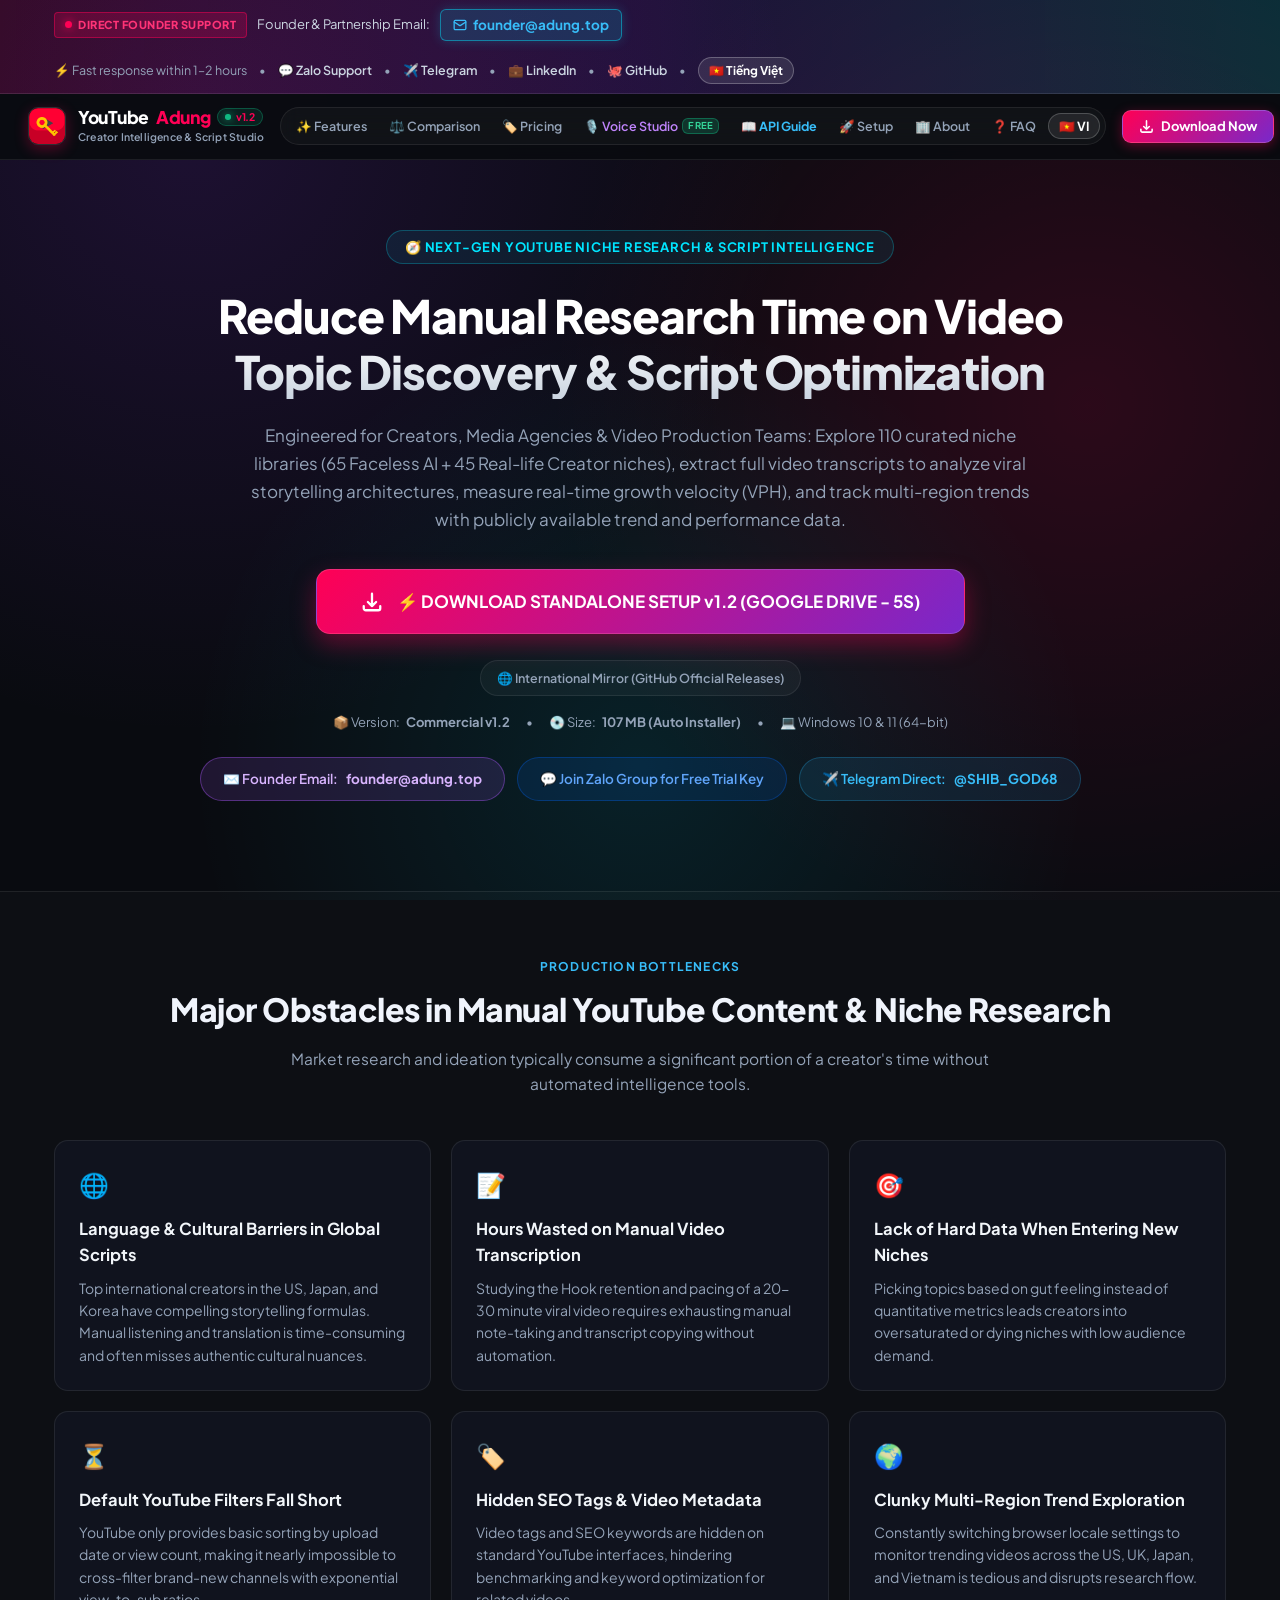
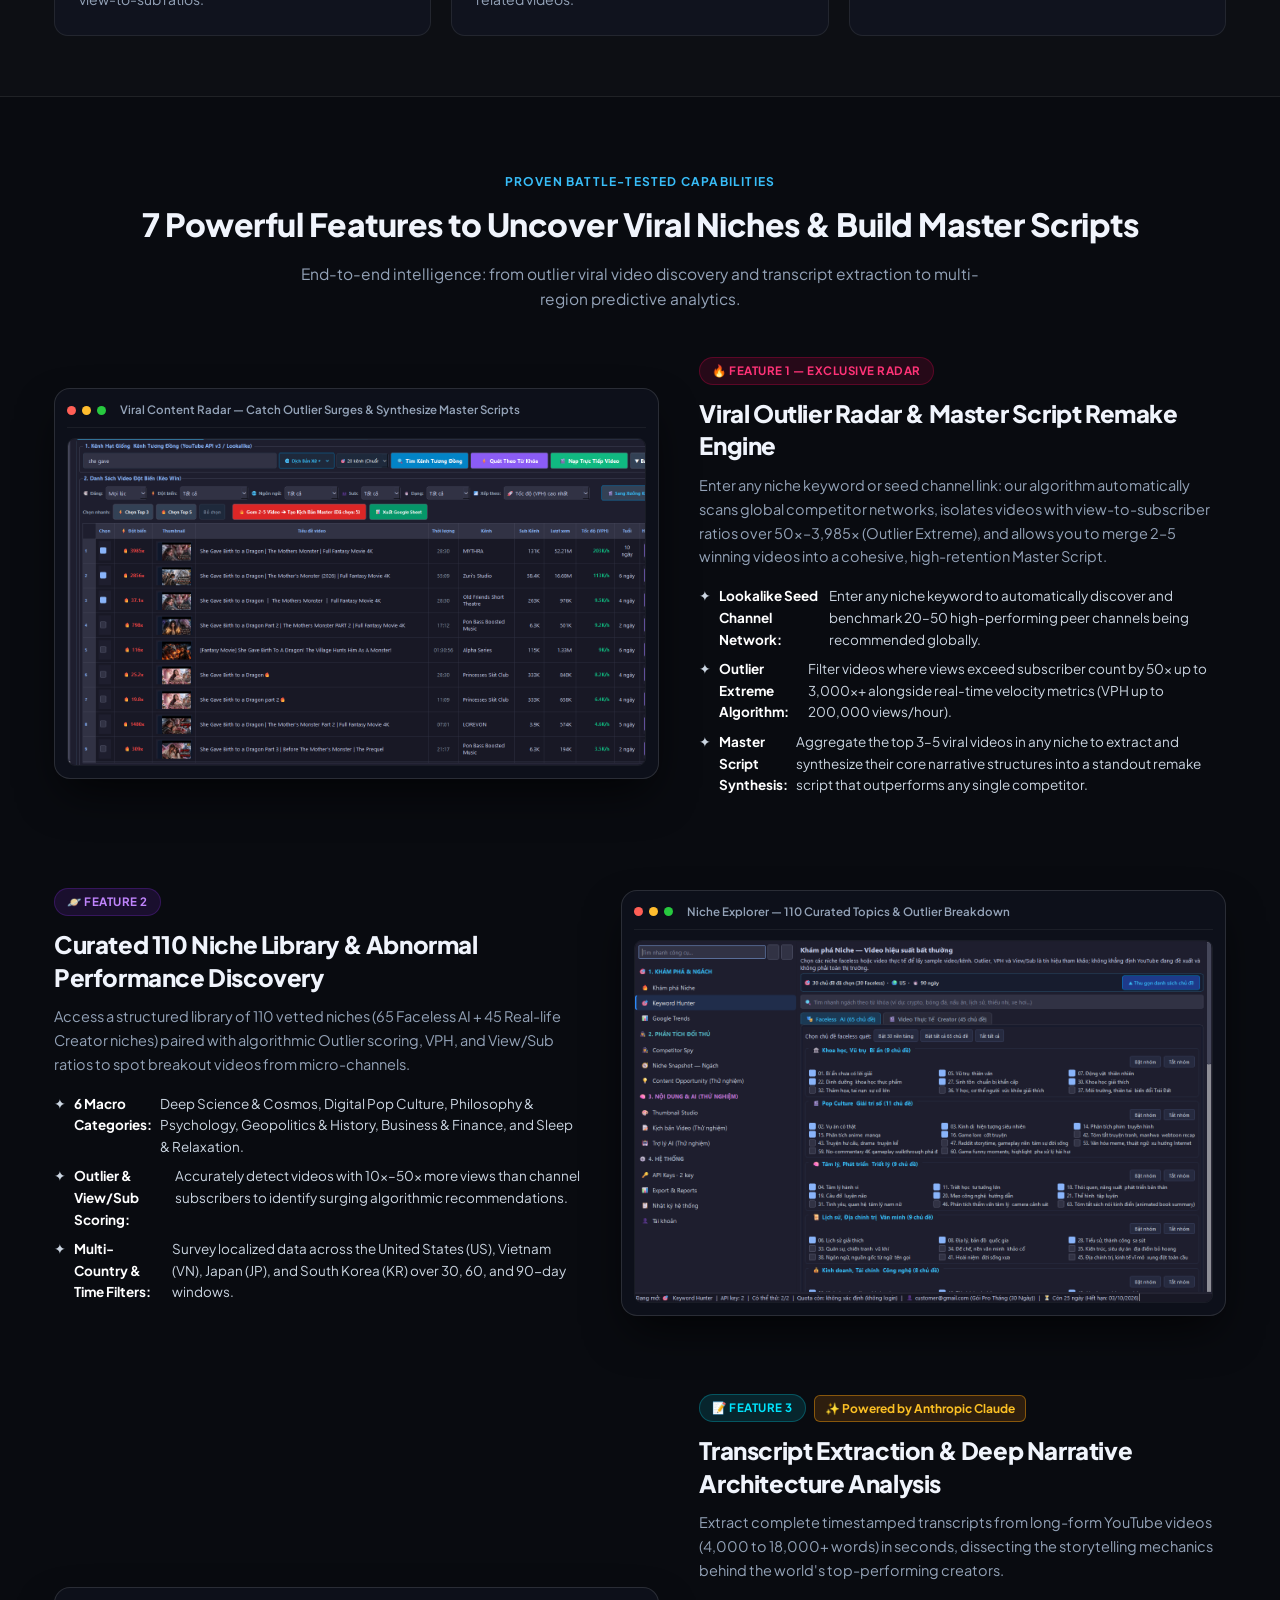
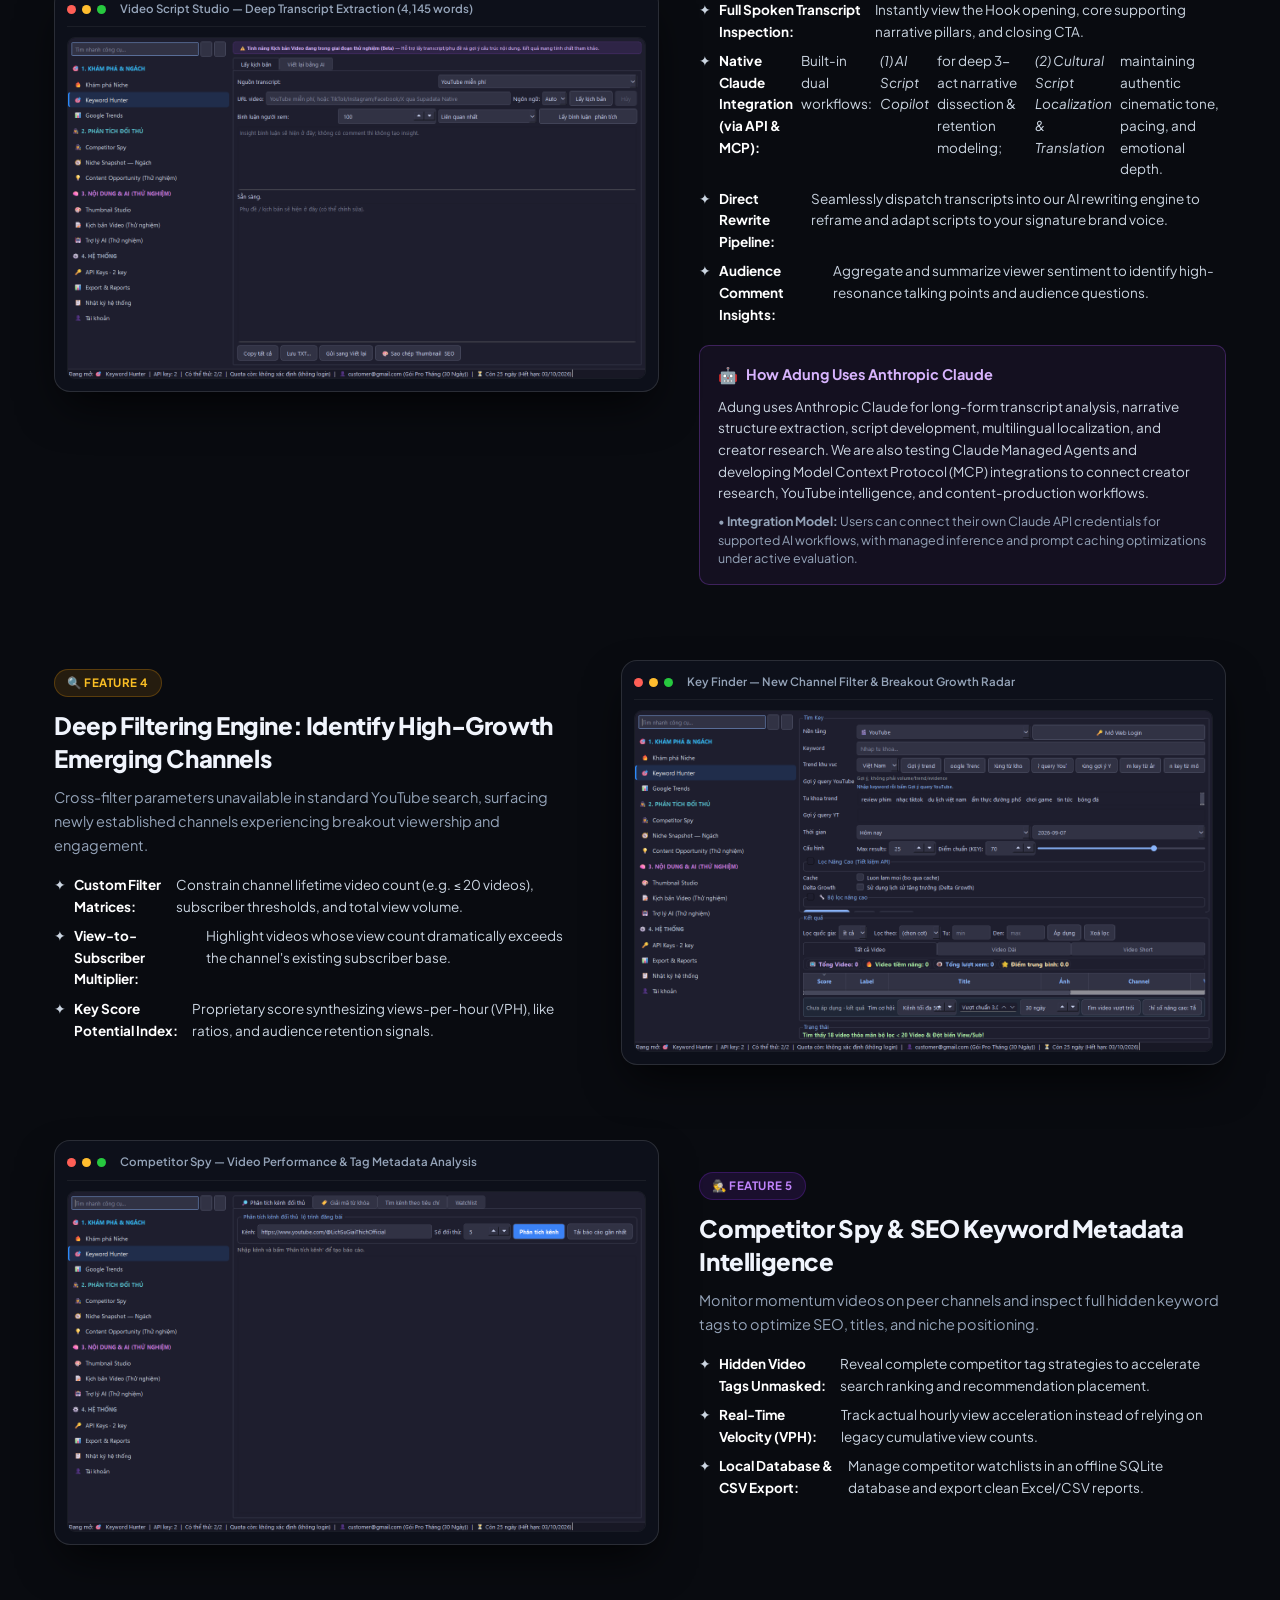
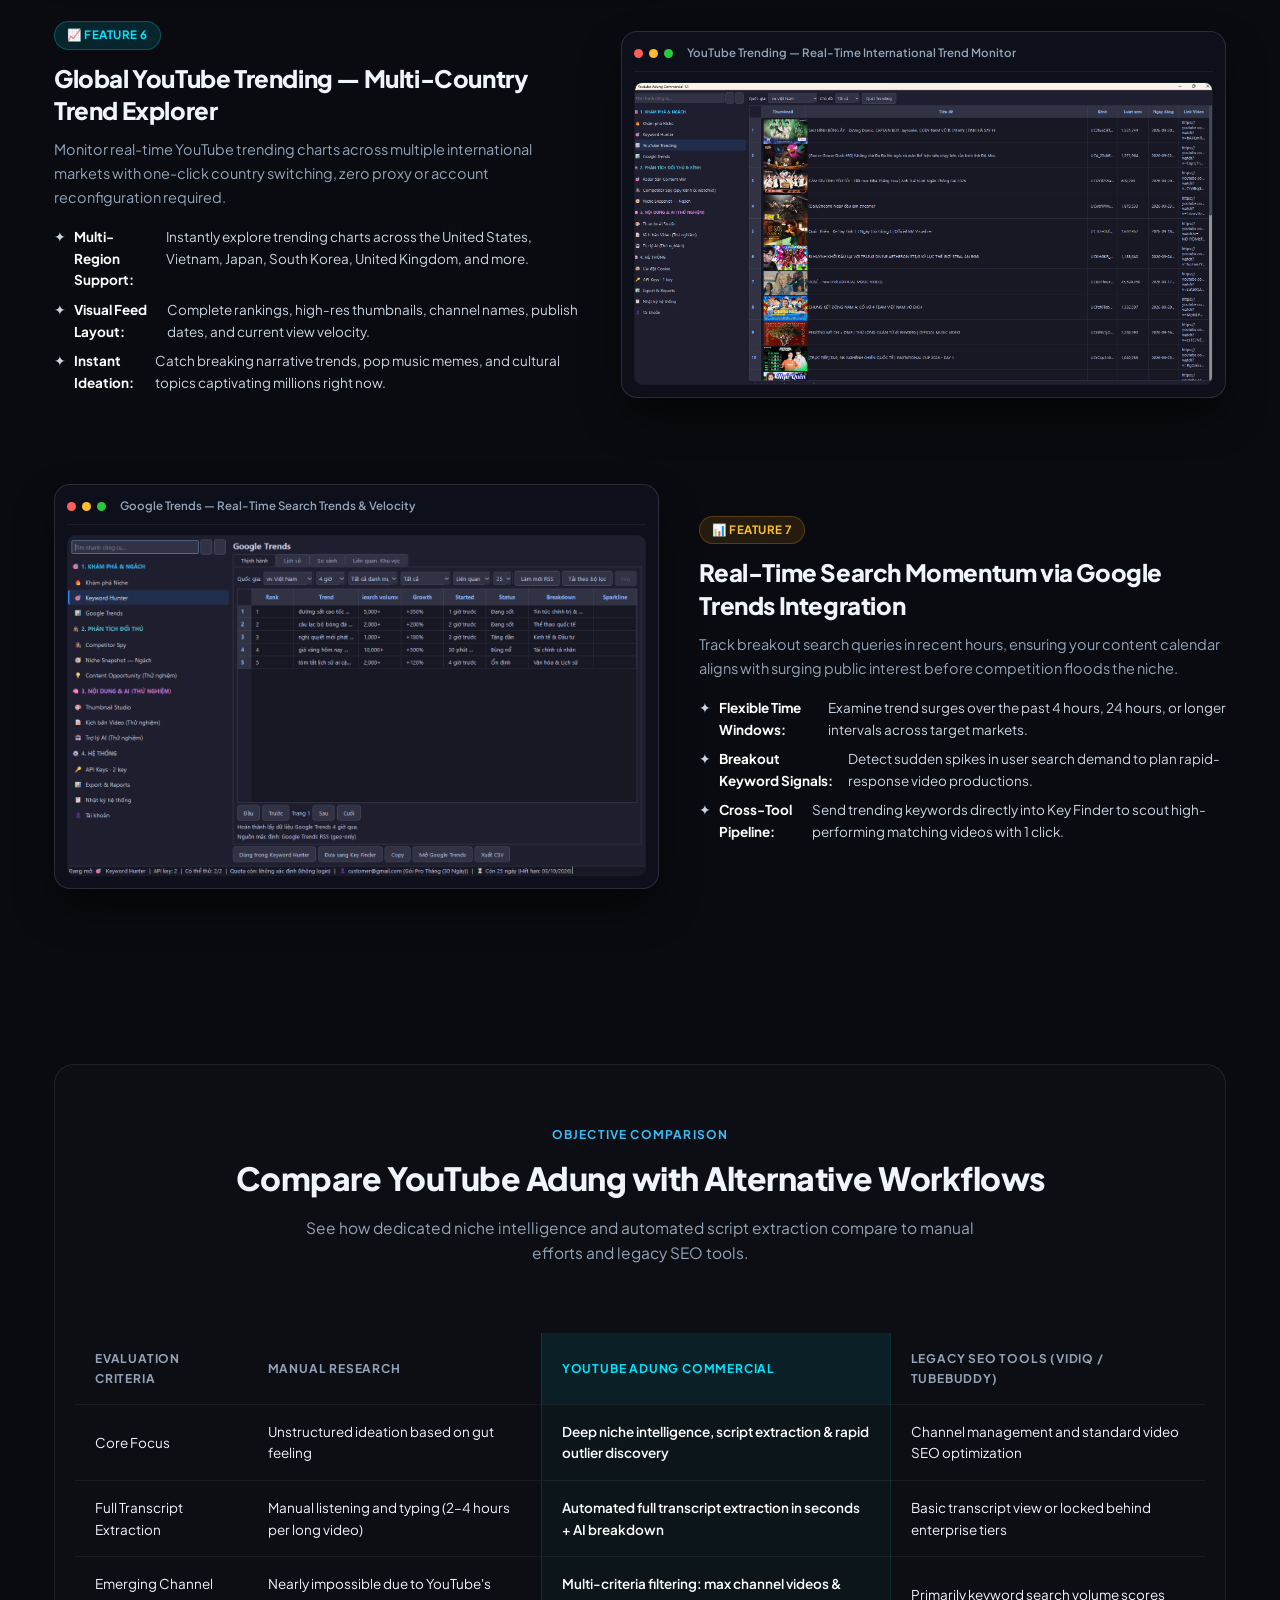
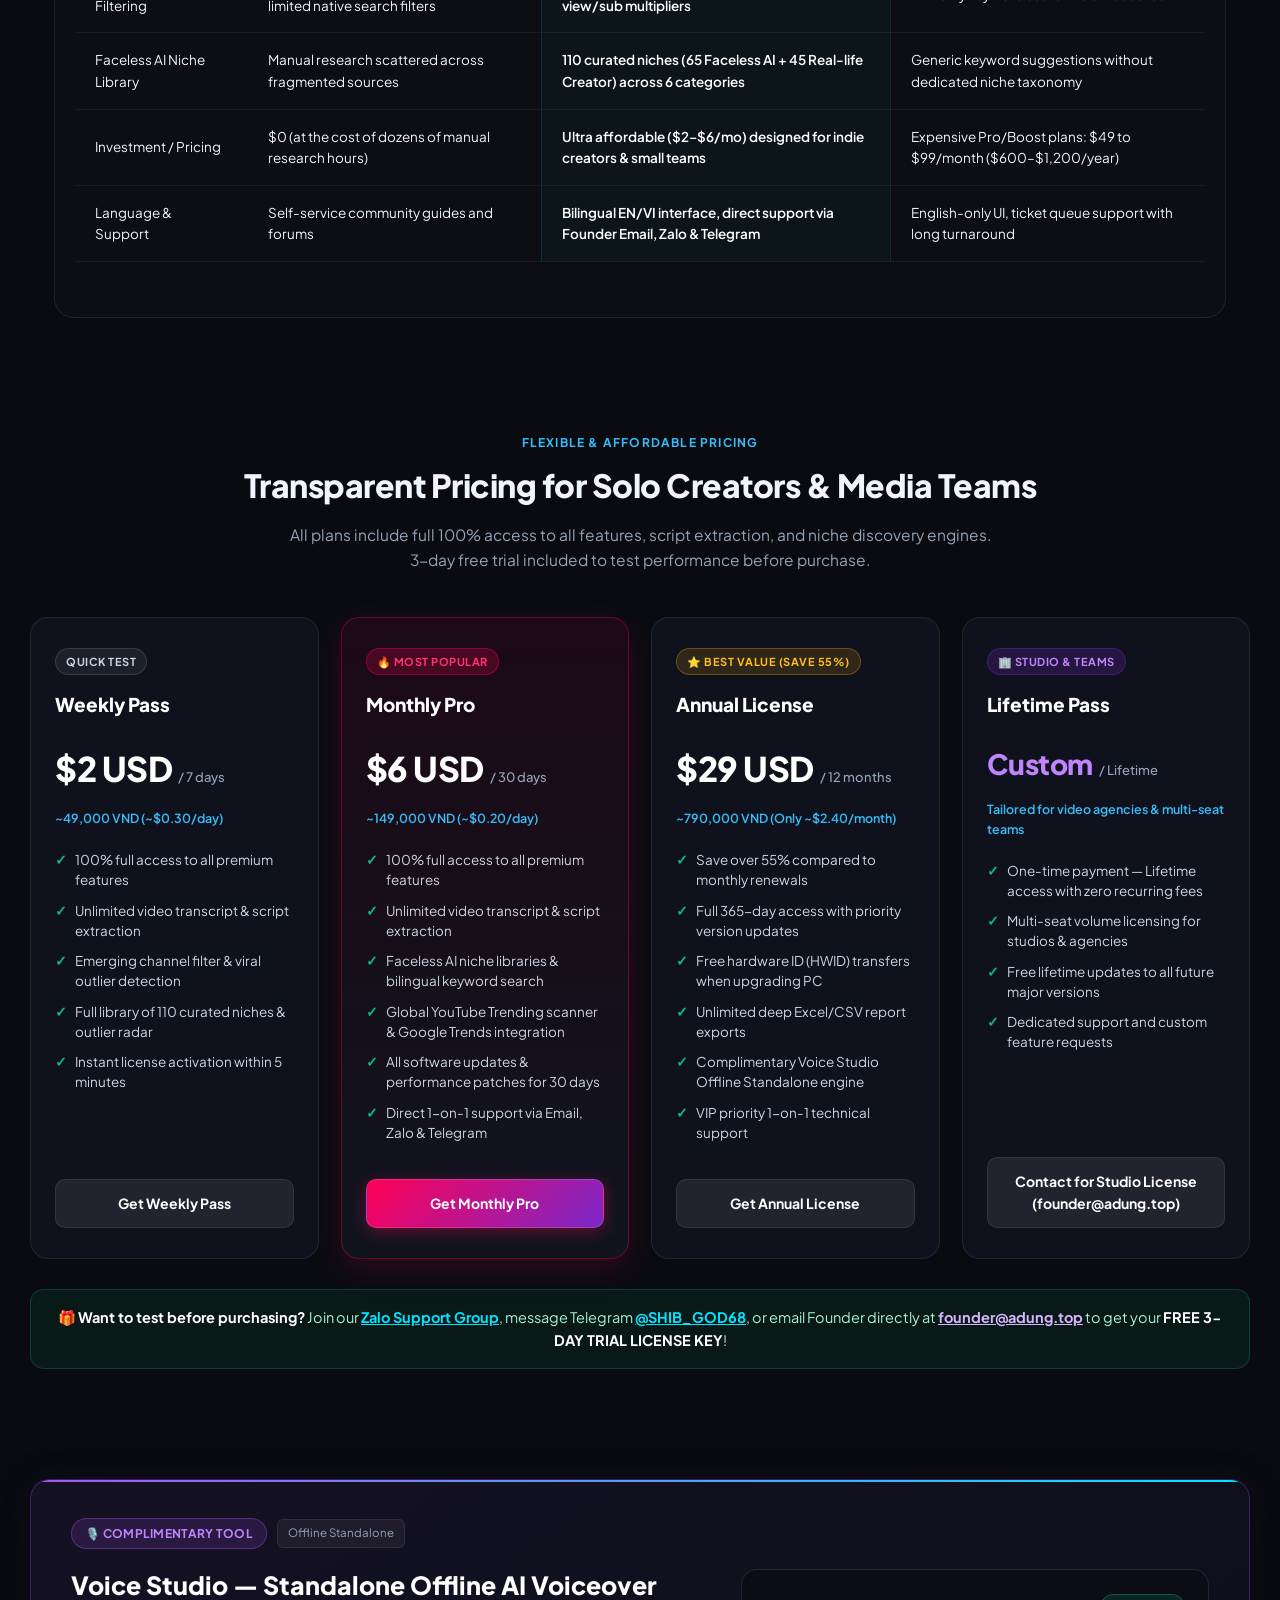
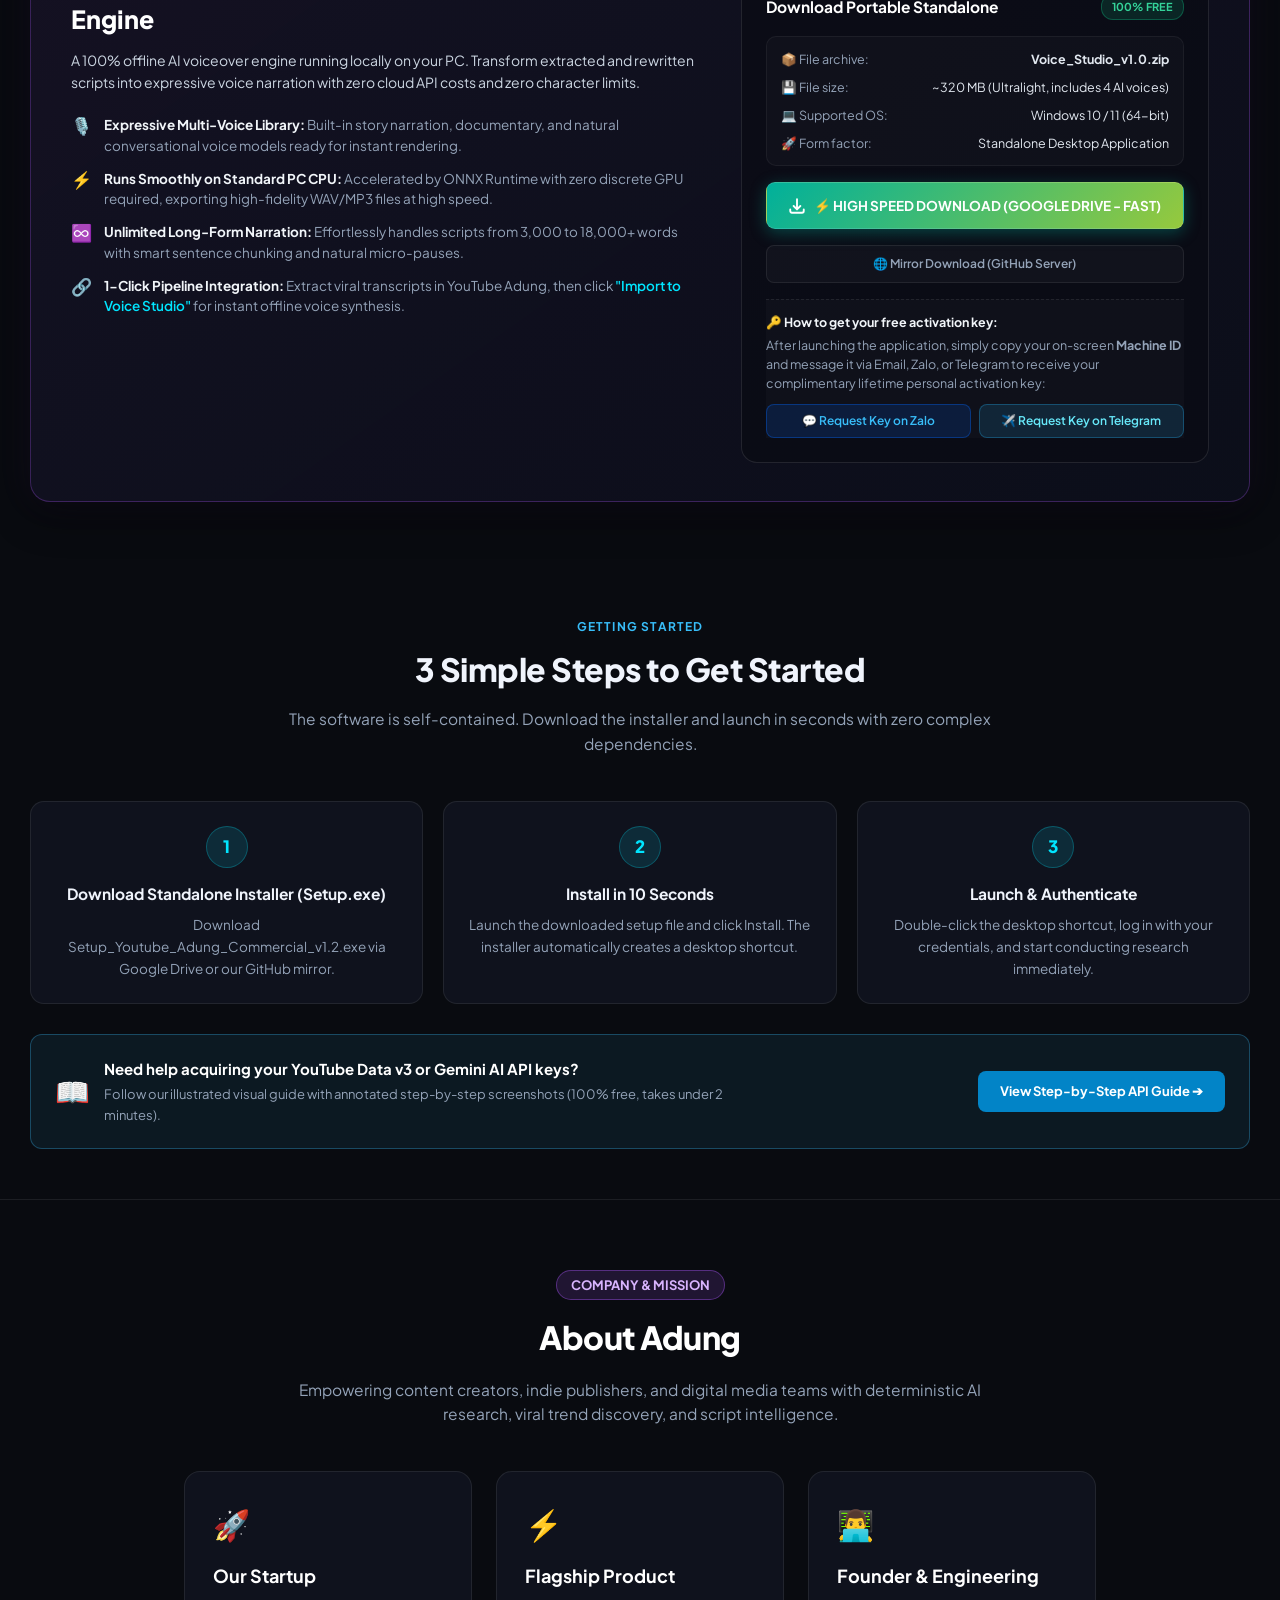
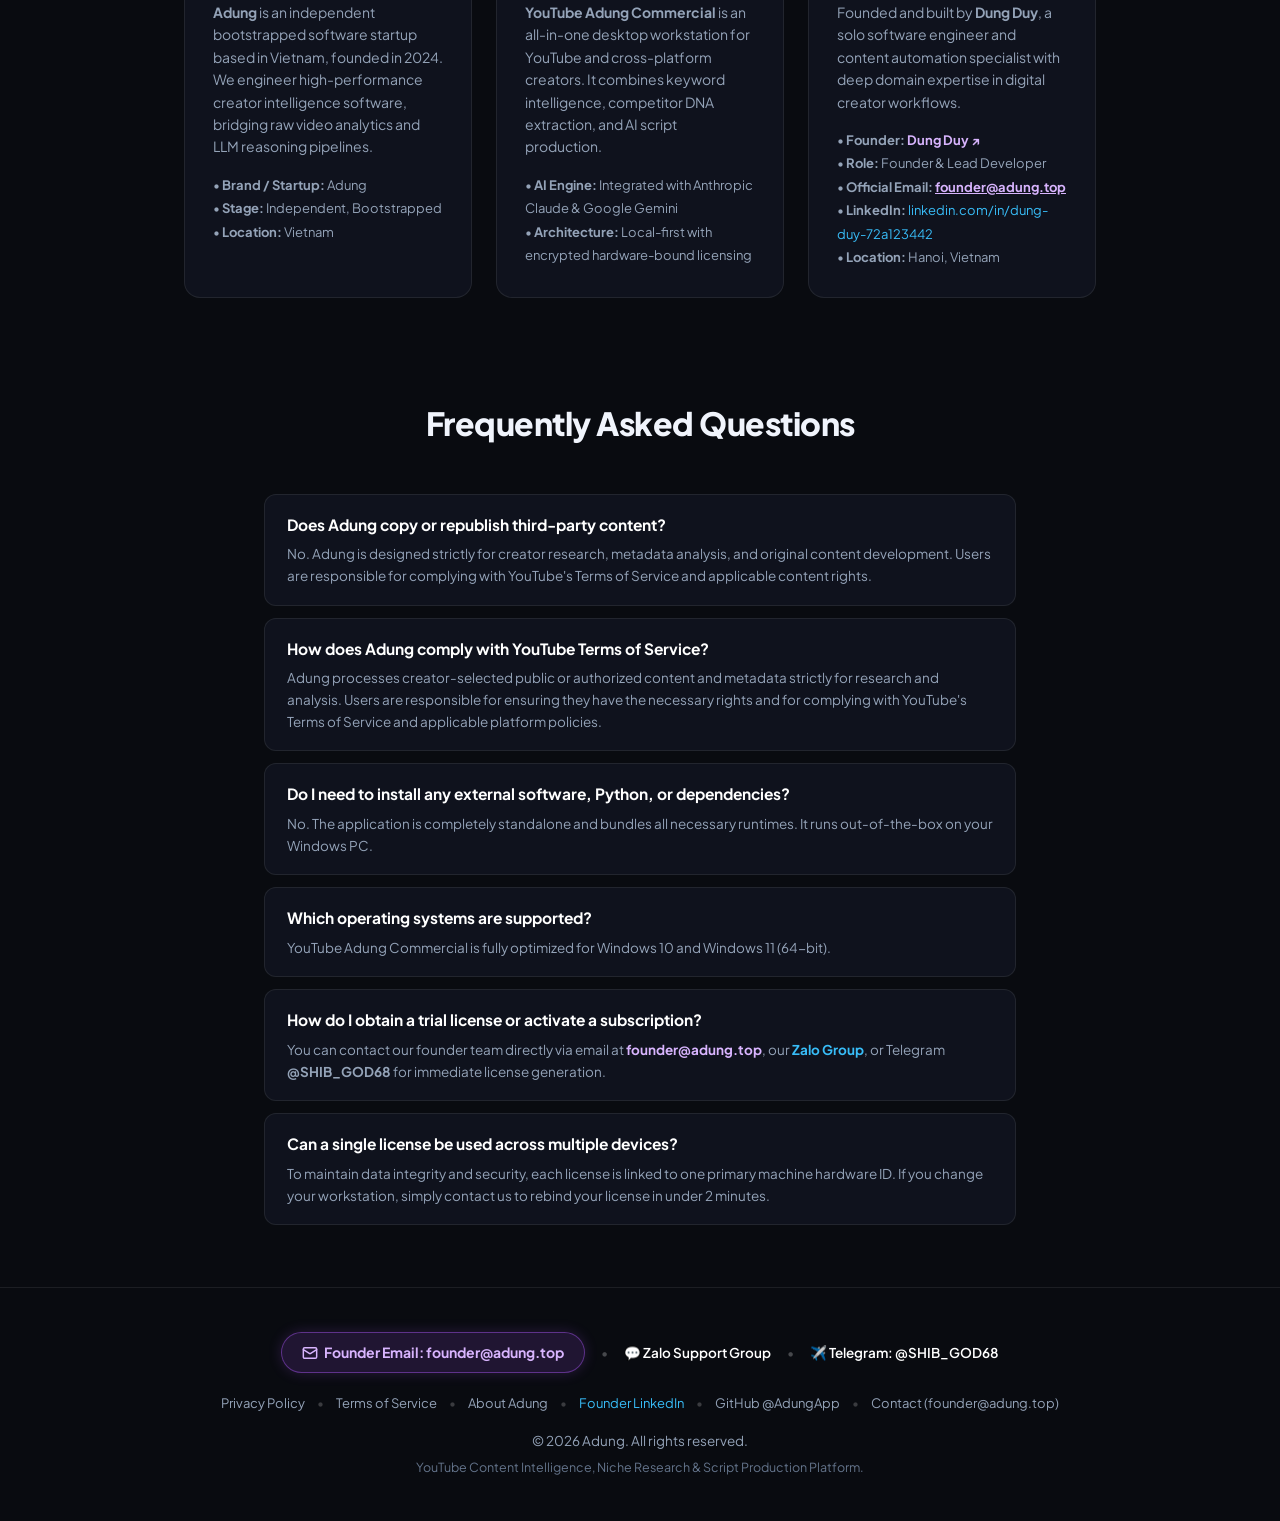
==== index.html @ 9f1e9a4c "fix: update international mirror to AdungApp/youtube-adung verified release" ====
<!DOCTYPE html>
<html lang="en">
<head>
    <!-- Google tag (gtag.js) -->
    <script async src="https://www.googletagmanager.com/gtag/js?id=G-BNTRPJ6YL7"></script>
    <script>
      window.dataLayer = window.dataLayer || [];
      function gtag(){dataLayer.push(arguments);}
      gtag('js', new Date());

      gtag('config', 'G-BNTRPJ6YL7', {
        page_title: document.title,
        page_location: window.location.href
      });
    </script>

    <meta charset="UTF-8">
    <meta name="viewport" content="width=device-width, initial-scale=1.0">
    <title>Adung — AI-Powered YouTube Content Intelligence &amp; Script Production</title>
    <meta name="description" content="Adung is an independent bootstrapped software startup based in Vietnam. Creator intelligence, YouTube niche research, and automated AI video script workflows.">
    <meta name="keywords" content="Adung, YouTube Adung, YouTube Content Intelligence, YouTube Niche Research, AI Script Generator, Claude AI Integration, Creator Automation">
    <meta name="author" content="Dung Duy - Founder &amp; Lead Developer">
    <!-- Open Graph / Meta -->
    <meta property="og:type" content="website">
    <meta property="og:url" content="https://adung.top/">
    <meta property="og:title" content="Adung — AI-Powered YouTube Content Intelligence &amp; Script Production">
    <meta property="og:description" content="Independent bootstrapped software startup empowering digital creators with deterministic video intelligence and Claude AI script generation.">
    <meta property="og:image" content="https://adung.top/assets/app_icon.png">
    <link rel="canonical" href="https://adung.top/">
    <!-- Schema.org JSON-LD for Automated Verification Crawlers -->
    <script type="application/ld+json">
    {
      "@context": "https://schema.org",
      "@graph": [
        {
          "@type": "Organization",
          "@id": "https://adung.top/#organization",
          "name": "Adung",
          "alternateName": "Adung Startup",
          "url": "https://adung.top/",
          "logo": "https://adung.top/assets/app_icon.png",
          "email": "founder@adung.top",
          "foundingDate": "2024",
          "sameAs": [
            "https://www.linkedin.com/in/dung-duy-72a123442/",
            "https://github.com/AdungApp"
          ],
          "founder": {
            "@type": "Person",
            "name": "Dung Duy",
            "jobTitle": "Founder & Lead Developer",
            "email": "founder@adung.top",
            "sameAs": "https://www.linkedin.com/in/dung-duy-72a123442/"
          },
          "address": {
            "@type": "PostalAddress",
            "addressCountry": "VN"
          },
          "description": "Independent bootstrapped software startup developing AI-powered YouTube content intelligence and creator workstation software."
        },
        {
          "@type": "SoftwareApplication",
          "@id": "https://adung.top/#software",
          "name": "YouTube Adung Commercial",
          "operatingSystem": "Windows 10, Windows 11",
          "applicationCategory": "BusinessApplication",
          "offers": {
            "@type": "Offer",
            "price": "0",
            "priceCurrency": "USD"
          },
          "publisher": {
            "@id": "https://adung.top/#organization"
          }
        },
        {
          "@type": "WebSite",
          "@id": "https://adung.top/#website",
          "url": "https://adung.top/",
          "name": "Adung",
          "publisher": {
            "@id": "https://adung.top/#organization"
          }
        }
      ]
    }
    </script>
    <!-- Favicon / Logo Tool Brand -->
    <link rel="icon" type="image/x-icon" href="favicon.ico">
    <link rel="icon" type="image/png" sizes="32x32" href="favicon-32x32.png">
    <link rel="icon" type="image/png" sizes="16x16" href="favicon-16x16.png">
    <link rel="icon" type="image/png" href="assets/app_icon.png">
    <link rel="apple-touch-icon" sizes="180x180" href="apple-touch-icon.png">
    <link rel="shortcut icon" href="favicon.ico">
    <link rel="preconnect" href="https://fonts.googleapis.com">
    <link rel="preconnect" href="https://fonts.gstatic.com" crossorigin>
    <link href="https://fonts.googleapis.com/css2?family=Plus+Jakarta+Sans:wght@400;500;600;700;800&display=swap" rel="stylesheet">
    <style>
        :root {
            --bg: #090b10;
            --card-bg: rgba(18, 22, 34, 0.75);
            --card-border: rgba(255, 255, 255, 0.08);
            --primary: #ff0055;
            --primary-glow: rgba(255, 0, 85, 0.35);
            --cyan: #00e5ff;
            --cyan-glow: rgba(0, 229, 255, 0.25);
            --zalo: #0068ff;
            --tele: #229ed9;
            --text: #f0f4fc;
            --text-muted: #94a3b8;
            --accent: #7928ca;
            --green: #10b981;
        }

        html {
            scroll-behavior: smooth;
        }

        * {
            box-sizing: border-box;
            margin: 0;
            padding: 0;
            font-family: 'Plus Jakarta Sans', sans-serif;
        }

        section[id] {
            scroll-margin-top: 85px;
        }

        body {
            background-color: var(--bg);
            color: var(--text);
            line-height: 1.6;
            overflow-x: hidden;
            background-image: 
                radial-gradient(circle at 15% 15%, rgba(121, 40, 202, 0.18) 0%, transparent 45%),
                radial-gradient(circle at 85% 45%, rgba(255, 0, 85, 0.14) 0%, transparent 45%),
                radial-gradient(circle at 50% 85%, rgba(0, 229, 255, 0.1) 0%, transparent 45%);
            background-attachment: fixed;
        }

        .container {
            max-width: 1220px;
            margin: 0 auto;
            padding: 0 24px;
        }

        /* TOP DIRECT CONTACT BAR */
        .top-announcement-bar {
            background: linear-gradient(90deg, rgba(255, 0, 85, 0.14) 0%, rgba(121, 40, 202, 0.22) 50%, rgba(0, 229, 255, 0.16) 100%);
            border-bottom: 1px solid rgba(255, 255, 255, 0.1);
            font-size: 13px;
            padding: 9px 0;
            color: #cbd5e1;
            position: relative;
            z-index: 102;
        }
        .top-bar-inner {
            display: flex;
            align-items: center;
            justify-content: space-between;
            gap: 16px;
            flex-wrap: wrap;
        }
        .top-bar-left {
            display: inline-flex;
            align-items: center;
            gap: 10px;
            flex-wrap: wrap;
        }
        .top-bar-badge {
            display: inline-flex;
            align-items: center;
            gap: 6px;
            padding: 3px 10px;
            border-radius: 4px;
            background: rgba(255, 0, 85, 0.2);
            border: 1px solid rgba(255, 0, 85, 0.45);
            color: #ff3377;
            font-size: 11px;
            font-weight: 800;
            letter-spacing: 0.5px;
            text-transform: uppercase;
        }
        .top-bar-badge-dot {
            width: 7px;
            height: 7px;
            border-radius: 50%;
            background: #ff0055;
            box-shadow: 0 0 10px #ff0055;
            animation: pulse-dot 2s infinite ease-in-out;
        }
        .top-bar-email {
            display: inline-flex;
            align-items: center;
            gap: 6px;
            padding: 4px 12px;
            border-radius: 6px;
            background: rgba(0, 229, 255, 0.15);
            border: 1px solid rgba(0, 229, 255, 0.45);
            color: #38bdf8;
            font-weight: 700;
            font-size: 13.5px;
            text-decoration: none;
            transition: all 0.2s ease;
            box-shadow: 0 0 12px rgba(0, 229, 255, 0.2);
        }
        .top-bar-email:hover {
            background: rgba(0, 229, 255, 0.3);
            color: #fff;
            box-shadow: 0 0 18px rgba(0, 229, 255, 0.5);
            transform: translateY(-1px);
        }
        .top-bar-right {
            display: inline-flex;
            align-items: center;
            gap: 12px;
            font-size: 12.5px;
            color: #94a3b8;
        }
        .top-bar-link {
            color: #cbd5e1;
            text-decoration: none;
            font-weight: 600;
            transition: color 0.2s;
        }
        .top-bar-link:hover {
            color: var(--cyan);
        }
        .lang-switch-btn {
            display: inline-flex;
            align-items: center;
            gap: 4px;
            padding: 3px 10px;
            border-radius: 20px;
            background: rgba(255, 255, 255, 0.1);
            border: 1px solid rgba(255, 255, 255, 0.25);
            color: #fff;
            text-decoration: none;
            font-size: 12px;
            font-weight: 700;
            transition: all 0.2s ease;
        }
        .lang-switch-btn:hover {
            background: rgba(0, 229, 255, 0.2);
            border-color: var(--cyan);
            color: var(--cyan);
            transform: translateY(-1px);
        }
        @media (max-width: 768px) {
            .top-bar-inner {
                justify-content: center;
                text-align: center;
                gap: 6px;
            }
            .top-bar-right {
                display: none;
            }
            .top-bar-left {
                justify-content: center;
            }
        }

        /* HEADER */
        header {
            padding: 13px 0;
            border-bottom: 1px solid var(--card-border);
            backdrop-filter: blur(14px);
            position: sticky;
            top: 0;
            z-index: 100;
            background: rgba(9, 11, 16, 0.92);
        }

        .header-container {
            width: 100%;
            max-width: 1560px;
            margin: 0 auto;
            padding: 0 28px;
            display: flex;
            justify-content: space-between;
            align-items: center;
            gap: 16px;
        }

        .logo {
            display: flex;
            align-items: center;
            gap: 12px;
            text-decoration: none;
            color: #fff;
            transition: all 0.25s ease;
            flex-shrink: 0;
        }

        .logo:hover .logo-img {
            transform: scale(1.06);
            box-shadow: 0 6px 20px rgba(255, 0, 85, 0.45);
        }

        .logo-img {
            width: 38px;
            height: 38px;
            border-radius: 10px;
            object-fit: cover;
            display: block;
            box-shadow: 0 4px 14px rgba(255, 0, 85, 0.3);
            border: 1px solid rgba(255, 255, 255, 0.15);
            transition: all 0.25s ease;
        }

        .logo-text-group {
            display: flex;
            flex-direction: column;
        }

        .logo-brand {
            font-size: 17.5px;
            font-weight: 800;
            letter-spacing: -0.3px;
            color: #ffffff;
            line-height: 1.2;
            display: flex;
            align-items: center;
            gap: 7px;
        }

        .logo-brand span {
            color: #ff0055;
        }

        .logo-tagline {
            font-size: 10.5px;
            font-weight: 600;
            color: var(--text-muted);
            letter-spacing: 0.2px;
            margin-top: 1px;
        }

        .badge-ver {
            display: inline-flex;
            align-items: center;
            gap: 5px;
            font-size: 10.5px;
            background: rgba(16, 185, 129, 0.12);
            color: #34d399;
            padding: 2px 7px;
            border-radius: 12px;
            font-weight: 700;
            border: 1px solid rgba(16, 185, 129, 0.35);
        }

        .badge-dot {
            width: 5.5px;
            height: 5.5px;
            background: #10b981;
            border-radius: 50%;
            box-shadow: 0 0 8px #10b981;
            animation: pulse-green 2s infinite;
        }

        @keyframes pulse-green {
            0% { transform: scale(0.95); opacity: 0.8; }
            50% { transform: scale(1.2); opacity: 1; box-shadow: 0 0 12px #10b981; }
            100% { transform: scale(0.95); opacity: 0.8; }
        }

        .header-actions {
            display: flex;
            align-items: center;
            gap: 8px;
            flex-shrink: 0;
        }

        .btn-contact-header {
            display: inline-flex;
            align-items: center;
            gap: 5px;
            padding: 7px 12px;
            border-radius: 8px;
            text-decoration: none;
            font-weight: 600;
            font-size: 12.5px;
            transition: all 0.2s ease;
            white-space: nowrap;
            flex-shrink: 0;
        }

        .btn-zalo-header {
            background: rgba(0, 104, 255, 0.15);
            color: #38bdf8;
            border: 1px solid rgba(0, 104, 255, 0.35);
        }
        .btn-zalo-header:hover {
            background: rgba(0, 104, 255, 0.3);
        }

        .btn-tele-header {
            background: rgba(34, 158, 217, 0.15);
            color: #67e8f9;
            border: 1px solid rgba(34, 158, 217, 0.35);
        }
        .btn-tele-header:hover {
            background: rgba(34, 158, 217, 0.3);
        }

        .btn-email-header {
            background: rgba(168, 85, 247, 0.16);
            color: #d8b4fe;
            border: 1px solid rgba(168, 85, 247, 0.45);
        }
        .btn-email-header:hover {
            background: rgba(168, 85, 247, 0.3);
            color: #fff;
            box-shadow: 0 0 14px rgba(168, 85, 247, 0.4);
        }

        /* QUICK NAV TABS */
        .nav-menu {
            display: flex;
            align-items: center;
            gap: 2px;
            background: rgba(255, 255, 255, 0.035);
            padding: 3px 5px;
            border-radius: 30px;
            border: 1px solid rgba(255, 255, 255, 0.08);
            backdrop-filter: blur(10px);
            flex-shrink: 1;
        }

        .nav-link {
            color: #94a3b8;
            text-decoration: none;
            font-size: 12.5px;
            font-weight: 600;
            padding: 5px 10px;
            border-radius: 20px;
            transition: all 0.2s ease;
            white-space: nowrap;
        }

        .nav-link:hover {
            color: #fff;
            background: rgba(255, 255, 255, 0.08);
        }

        .nav-link.active {
            color: #fff;
            background: linear-gradient(135deg, rgba(255, 0, 85, 0.25) 0%, rgba(121, 40, 202, 0.25) 100%);
            border: 1px solid rgba(255, 0, 85, 0.45);
            box-shadow: 0 2px 10px rgba(255, 0, 85, 0.2);
        }

        .btn-download-quick {
            display: inline-flex;
            align-items: center;
            justify-content: center;
            gap: 7px;
            padding: 8px 16px;
            border-radius: 9px;
            text-decoration: none;
            font-weight: 700;
            font-size: 13px;
            color: #fff;
            background: linear-gradient(135deg, #ff0055 0%, #7928ca 100%);
            box-shadow: 0 3px 12px rgba(255, 0, 85, 0.35);
            border: 1px solid rgba(255, 255, 255, 0.2);
            transition: all 0.25s ease;
            white-space: nowrap;
            flex-shrink: 0;
            line-height: 1;
        }

        .btn-download-quick svg {
            flex-shrink: 0;
        }

        .btn-download-quick:hover {
            transform: translateY(-1px);
            box-shadow: 0 5px 18px rgba(255, 0, 85, 0.5);
            background: linear-gradient(135deg, #ff1a6b 0%, #8a38dc 100%);
        }

        .mobile-quick-nav {
            display: none;
        }

        /* HERO SECTION */
        .hero {
            padding: 70px 0 50px;
            text-align: center;
        }

        .tagline {
            display: inline-flex;
            align-items: center;
            gap: 8px;
            padding: 6px 18px;
            background: rgba(0, 229, 255, 0.08);
            color: var(--cyan);
            border: 1px solid rgba(0, 229, 255, 0.25);
            border-radius: 30px;
            font-size: 13px;
            font-weight: 700;
            margin-bottom: 24px;
            text-transform: uppercase;
            letter-spacing: 0.8px;
        }

        .hero h1 {
            font-size: 46px;
            font-weight: 800;
            line-height: 1.2;
            letter-spacing: -1.2px;
            margin-bottom: 22px;
            max-width: 960px;
            margin-left: auto;
            margin-right: auto;
            background: linear-gradient(180deg, #ffffff 40%, #cbd5e1 100%);
            -webkit-background-clip: text;
            -webkit-text-fill-color: transparent;
        }

        .hero p {
            font-size: 17px;
            color: var(--text-muted);
            max-width: 780px;
            margin: 0 auto 36px;
            line-height: 1.65;
        }

        /* CTA BOX */
        .cta-box {
            display: flex;
            flex-direction: column;
            align-items: center;
            gap: 16px;
            margin-bottom: 40px;
        }

        .btn-download-primary {
            display: inline-flex;
            align-items: center;
            justify-content: center;
            gap: 14px;
            background: linear-gradient(135deg, #ff0055 0%, #7928ca 100%);
            color: #fff;
            padding: 18px 44px;
            border-radius: 14px;
            font-size: 17px;
            font-weight: 700;
            text-decoration: none;
            box-shadow: 0 10px 25px var(--primary-glow);
            transition: all 0.3s cubic-bezier(0.16, 1, 0.3, 1);
            border: 1px solid rgba(255, 255, 255, 0.15);
        }

        .btn-download-primary:hover {
            transform: translateY(-2px);
            box-shadow: 0 14px 35px rgba(255, 0, 85, 0.45);
        }

        .btn-download-primary svg {
            width: 22px;
            height: 22px;
        }

        .meta-specs {
            display: flex;
            align-items: center;
            gap: 16px;
            font-size: 13px;
            color: var(--text-muted);
        }

        .meta-specs span {
            display: flex;
            align-items: center;
            gap: 6px;
        }

        .contact-pill-box {
            display: flex;
            align-items: center;
            justify-content: center;
            gap: 12px;
            flex-wrap: wrap;
            margin-top: 8px;
        }

        .contact-pill {
            display: inline-flex;
            align-items: center;
            gap: 8px;
            padding: 10px 22px;
            border-radius: 30px;
            text-decoration: none;
            font-weight: 600;
            font-size: 13.5px;
            transition: all 0.2s ease;
        }

        .pill-zalo {
            background: rgba(0, 104, 255, 0.12);
            color: #60a5fa;
            border: 1px solid rgba(0, 104, 255, 0.3);
        }
        .pill-zalo:hover {
            background: rgba(0, 104, 255, 0.22);
            transform: translateY(-1px);
        }

        .pill-tele {
            background: rgba(34, 158, 217, 0.12);
            color: #38bdf8;
            border: 1px solid rgba(34, 158, 217, 0.3);
        }
        .pill-tele:hover {
            background: rgba(34, 158, 217, 0.22);
            transform: translateY(-1px);
        }

        .pill-email {
            background: rgba(168, 85, 247, 0.14);
            color: #d8b4fe;
            border: 1px solid rgba(168, 85, 247, 0.4);
        }
        .pill-email:hover {
            background: rgba(168, 85, 247, 0.25);
            color: #fff;
            box-shadow: 0 0 16px rgba(168, 85, 247, 0.35);
            transform: translateY(-1px);
        }

        /* PAIN POINTS SECTION */
        .pain-section {
            padding: 60px 0;
            border-top: 1px solid var(--card-border);
            border-bottom: 1px solid var(--card-border);
            background: rgba(255, 255, 255, 0.015);
        }

        .section-header {
            text-align: center;
            margin-bottom: 44px;
        }

        .section-header .sub-badge {
            display: inline-block;
            color: #38bdf8;
            font-size: 12px;
            font-weight: 700;
            text-transform: uppercase;
            letter-spacing: 1.2px;
            margin-bottom: 8px;
        }

        .section-header h2 {
            font-size: 32px;
            font-weight: 800;
            letter-spacing: -0.5px;
            margin-bottom: 12px;
        }

        .section-header p {
            color: var(--text-muted);
            font-size: 15.5px;
            max-width: 720px;
            margin: 0 auto;
        }

        .grid-pains {
            display: grid;
            grid-template-columns: repeat(auto-fit, minmax(320px, 1fr));
            gap: 20px;
        }

        .pain-card {
            background: var(--card-bg);
            border: 1px solid var(--card-border);
            border-radius: 14px;
            padding: 24px;
            transition: all 0.25s ease;
        }

        .pain-card:hover {
            border-color: rgba(255, 255, 255, 0.18);
            transform: translateY(-2px);
        }

        .pain-icon {
            font-size: 24px;
            margin-bottom: 12px;
        }

        .pain-card h3 {
            font-size: 16.5px;
            font-weight: 700;
            color: #f1f5f9;
            margin-bottom: 8px;
        }

        .pain-card p {
            font-size: 14px;
            color: var(--text-muted);
            line-height: 1.6;
        }

        /* 6 WEAPONS SHOWCASE SECTION */
        .weapons-section {
            padding: 70px 0;
        }

        .weapon-item {
            display: grid;
            grid-template-columns: 1fr 1.15fr;
            gap: 40px;
            align-items: center;
            margin-bottom: 75px;
        }

        .weapon-item:nth-child(even) {
            grid-template-columns: 1.15fr 1fr;
        }
        .weapon-item:nth-child(even) .weapon-info {
            order: 2;
        }
        .weapon-item:nth-child(even) .weapon-frame {
            order: 1;
        }

        .weapon-tag {
            display: inline-flex;
            align-items: center;
            gap: 6px;
            font-size: 11.5px;
            font-weight: 700;
            padding: 4px 12px;
            border-radius: 20px;
            text-transform: uppercase;
            letter-spacing: 0.5px;
            margin-bottom: 12px;
        }

        .tag-red { background: rgba(255, 0, 85, 0.12); color: #ff3377; border: 1px solid rgba(255, 0, 85, 0.25); }
        .tag-cyan { background: rgba(0, 229, 255, 0.12); color: #00e5ff; border: 1px solid rgba(0, 229, 255, 0.25); }
        .tag-purple { background: rgba(121, 40, 202, 0.16); color: #c084fc; border: 1px solid rgba(121, 40, 202, 0.3); }
        .tag-gold { background: rgba(245, 158, 11, 0.12); color: #fbbf24; border: 1px solid rgba(245, 158, 11, 0.25); }

        .weapon-info h3 {
            font-size: 24px;
            font-weight: 800;
            letter-spacing: -0.4px;
            margin-bottom: 12px;
            line-height: 1.35;
        }

        .weapon-info p {
            font-size: 14.5px;
            color: var(--text-muted);
            margin-bottom: 16px;
            line-height: 1.65;
        }

        .weapon-bullets {
            list-style: none;
            margin-bottom: 16px;
        }

        .weapon-bullets li {
            font-size: 13.5px;
            color: #cbd5e1;
            margin-bottom: 8px;
            display: flex;
            align-items: flex-start;
            gap: 8px;
        }

        .weapon-bullets li strong {
            color: #fff;
        }

        .weapon-frame {
            background: rgba(15, 18, 28, 0.92);
            border: 1px solid rgba(255, 255, 255, 0.12);
            border-radius: 16px;
            padding: 12px;
            box-shadow: 0 20px 45px -10px rgba(0, 0, 0, 0.75);
            transition: all 0.3s ease;
        }

        .weapon-frame:hover {
            border-color: rgba(255, 255, 255, 0.22);
            transform: translateY(-3px);
        }

        .frame-header {
            display: flex;
            align-items: center;
            gap: 6px;
            padding-bottom: 8px;
            border-bottom: 1px solid rgba(255, 255, 255, 0.06);
            margin-bottom: 10px;
        }

        .frame-dot { width: 9px; height: 9px; border-radius: 50%; }
        .dot-1 { background: #ff5f56; }
        .dot-2 { background: #ffbd2e; }
        .dot-3 { background: #27c93f; }

        .frame-title {
            font-size: 11.5px;
            color: var(--text-muted);
            margin-left: 8px;
            font-weight: 600;
        }

        .weapon-img {
            width: 100%;
            height: auto;
            border-radius: 8px;
            display: block;
            border: 1px solid rgba(255, 255, 255, 0.05);
            cursor: zoom-in;
            transition: transform 0.25s ease, filter 0.25s ease;
        }

        .weapon-frame:hover .weapon-img {
            filter: brightness(1.05);
        }

        .weapon-frame {
            position: relative;
        }

        .weapon-frame::after {
            content: "🔍 Bấm để phóng to cực nét";
            position: absolute;
            bottom: 18px;
            right: 18px;
            background: rgba(15, 23, 42, 0.85);
            border: 1px solid rgba(255, 255, 255, 0.2);
            color: #38bdf8;
            font-size: 11.5px;
            font-weight: 700;
            padding: 4px 10px;
            border-radius: 20px;
            pointer-events: none;
            opacity: 0;
            transform: translateY(4px);
            transition: all 0.25s ease;
            backdrop-filter: blur(8px);
            box-shadow: 0 4px 12px rgba(0, 0, 0, 0.5);
        }

        .weapon-frame:hover::after {
            opacity: 1;
            transform: translateY(0);
        }

        /* LIGHTBOX MODAL */
        .img-lightbox-backdrop {
            position: fixed;
            inset: 0;
            background: rgba(4, 6, 12, 0.88);
            backdrop-filter: blur(12px);
            z-index: 99999;
            display: flex;
            align-items: center;
            justify-content: center;
            padding: 24px;
            opacity: 0;
            pointer-events: none;
            transition: opacity 0.25s ease;
            cursor: zoom-out;
        }

        .img-lightbox-backdrop.active {
            opacity: 1;
            pointer-events: auto;
        }

        .img-lightbox-container {
            position: relative;
            max-width: 95vw;
            max-height: 92vh;
            display: flex;
            flex-direction: column;
            align-items: center;
            cursor: default;
        }

        .img-lightbox-img {
            max-width: 100%;
            max-height: 85vh;
            border-radius: 12px;
            box-shadow: 0 25px 60px -15px rgba(0, 0, 0, 0.95), 0 0 0 1px rgba(255, 255, 255, 0.15);
            transform: scale(0.95);
            transition: transform 0.25s cubic-bezier(0.16, 1, 0.3, 1);
            object-fit: contain;
        }

        .img-lightbox-backdrop.active .img-lightbox-img {
            transform: scale(1);
        }

        .img-lightbox-caption {
            margin-top: 12px;
            color: #e2e8f0;
            font-size: 13.5px;
            font-weight: 600;
            background: rgba(15, 23, 42, 0.8);
            padding: 6px 16px;
            border-radius: 20px;
            border: 1px solid rgba(255, 255, 255, 0.1);
        }

        .img-lightbox-close {
            position: absolute;
            top: -14px;
            right: -14px;
            width: 36px;
            height: 36px;
            border-radius: 50%;
            background: #ff0055;
            color: #fff;
            border: 2px solid #fff;
            display: flex;
            align-items: center;
            justify-content: center;
            font-size: 18px;
            font-weight: bold;
            cursor: pointer;
            box-shadow: 0 4px 16px rgba(255, 0, 85, 0.5);
            transition: transform 0.2s ease, background 0.2s ease;
        }

        .img-lightbox-close:hover {
            transform: scale(1.12);
            background: #e6004c;
        }

        /* VALUE COMPARISON TABLE */
        .compare-section {
            padding: 55px 0;
            background: rgba(255, 255, 255, 0.015);
            border-radius: 20px;
            margin: 30px 0 50px;
            border: 1px solid var(--card-border);
        }

        .compare-table {
            width: 100%;
            border-collapse: collapse;
            margin-top: 24px;
        }

        .compare-table th, .compare-table td {
            padding: 16px 20px;
            text-align: left;
            border-bottom: 1px solid rgba(255, 255, 255, 0.06);
            font-size: 13.5px;
        }

        .compare-table th {
            color: var(--text-muted);
            font-weight: 700;
            text-transform: uppercase;
            font-size: 12px;
            letter-spacing: 0.8px;
        }

        .compare-table td:nth-child(3) {
            background: rgba(0, 229, 255, 0.03);
            font-weight: 600;
            color: #fff;
            border-left: 1px solid rgba(0, 229, 255, 0.15);
            border-right: 1px solid rgba(0, 229, 255, 0.15);
        }

        .compare-table th:nth-child(3) {
            background: rgba(0, 229, 255, 0.08);
            color: var(--cyan);
            border-left: 1px solid rgba(0, 229, 255, 0.15);
            border-right: 1px solid rgba(0, 229, 255, 0.15);
        }

        /* PRICING SECTION */
        .pricing-section {
            padding: 60px 0;
        }

        .pricing-grid {
            display: grid;
            grid-template-columns: repeat(auto-fit, minmax(260px, 1fr));
            gap: 22px;
            margin-top: 36px;
        }

        .pricing-card {
            background: var(--card-bg);
            border: 1px solid var(--card-border);
            border-radius: 18px;
            padding: 30px 24px;
            display: flex;
            flex-direction: column;
            position: relative;
            transition: all 0.3s ease;
        }

        .pricing-card:hover {
            transform: translateY(-4px);
            border-color: rgba(255, 255, 255, 0.22);
            box-shadow: 0 16px 36px rgba(0, 0, 0, 0.4);
        }

        .pricing-card.featured {
            background: linear-gradient(180deg, rgba(255, 0, 85, 0.08) 0%, rgba(18, 22, 34, 0.85) 100%);
            border: 1px solid rgba(255, 0, 85, 0.35);
            box-shadow: 0 10px 30px rgba(255, 0, 85, 0.15);
        }

        .pricing-card.featured:hover {
            border-color: rgba(255, 0, 85, 0.6);
            box-shadow: 0 18px 45px rgba(255, 0, 85, 0.25);
        }

        .card-pill-tag {
            align-self: flex-start;
            font-size: 11px;
            font-weight: 700;
            padding: 4px 10px;
            border-radius: 20px;
            text-transform: uppercase;
            letter-spacing: 0.5px;
            margin-bottom: 14px;
        }

        .pill-gray { background: rgba(255, 255, 255, 0.06); color: #cbd5e1; border: 1px solid rgba(255, 255, 255, 0.12); }
        .pill-hot { background: rgba(255, 0, 85, 0.2); color: #ff3377; border: 1px solid rgba(255, 0, 85, 0.4); }
        .pill-save { background: rgba(245, 158, 11, 0.15); color: #fbbf24; border: 1px solid rgba(245, 158, 11, 0.3); }
        .pill-vip { background: rgba(121, 40, 202, 0.2); color: #c084fc; border: 1px solid rgba(121, 40, 202, 0.35); }

        .pricing-title {
            font-size: 19px;
            font-weight: 800;
            color: #fff;
            margin-bottom: 6px;
        }

        .pricing-price-box {
            margin: 16px 0 12px;
            display: flex;
            align-items: baseline;
            gap: 6px;
        }

        .pricing-price {
            font-size: 34px;
            font-weight: 800;
            color: #fff;
            letter-spacing: -0.5px;
        }

        .pricing-price.text-lg {
            font-size: 28px;
            color: #c084fc;
        }

        .pricing-period {
            font-size: 13px;
            color: var(--text-muted);
            font-weight: 500;
        }

        .pricing-subnote {
            font-size: 12.5px;
            color: #38bdf8;
            margin-bottom: 22px;
            font-weight: 600;
        }

        .pricing-features {
            list-style: none;
            margin-bottom: 26px;
            flex-grow: 1;
        }

        .pricing-features li {
            font-size: 13.5px;
            color: #cbd5e1;
            margin-bottom: 10px;
            display: flex;
            align-items: flex-start;
            gap: 8px;
            line-height: 1.5;
        }

        .pricing-features li::before {
            content: "✓";
            color: #10b981;
            font-weight: 800;
        }

        .btn-pricing {
            display: inline-flex;
            align-items: center;
            justify-content: center;
            padding: 12px 18px;
            border-radius: 10px;
            text-decoration: none;
            font-weight: 700;
            font-size: 14px;
            text-align: center;
            transition: all 0.2s ease;
            width: 100%;
        }

        .btn-pricing-default {
            background: rgba(255, 255, 255, 0.08);
            color: #fff;
            border: 1px solid var(--card-border);
        }

        .btn-pricing-default:hover {
            background: rgba(255, 255, 255, 0.16);
            border-color: rgba(255, 255, 255, 0.3);
        }

        .btn-pricing-hot {
            background: linear-gradient(135deg, #ff0055 0%, #7928ca 100%);
            color: #fff;
            box-shadow: 0 4px 15px rgba(255, 0, 85, 0.35);
            border: 1px solid rgba(255, 255, 255, 0.15);
        }

        .btn-pricing-hot:hover {
            transform: scale(1.02);
            box-shadow: 0 6px 20px rgba(255, 0, 85, 0.5);
        }

        .trial-callout {
            background: rgba(16, 185, 129, 0.08);
            border: 1px solid rgba(16, 185, 129, 0.25);
            border-radius: 14px;
            padding: 16px 24px;
            text-align: center;
            margin-top: 30px;
            font-size: 14.5px;
            color: #a7f3d0;
        }

        .trial-callout strong {
            color: #fff;
        }

        .trial-callout a {
            color: var(--cyan);
            text-decoration: underline;
            font-weight: 700;
        }

        /* 3 STEPS */
        .steps-section {
            padding: 50px 0;
        }

        .steps-grid {
            display: grid;
            grid-template-columns: repeat(auto-fit, minmax(260px, 1fr));
            gap: 20px;
        }

        .step-box {
            text-align: center;
            padding: 24px 20px;
            background: var(--card-bg);
            border: 1px solid var(--card-border);
            border-radius: 14px;
        }

        .step-num {
            width: 42px;
            height: 42px;
            background: rgba(0, 229, 255, 0.12);
            color: var(--cyan);
            border: 1px solid rgba(0, 229, 255, 0.25);
            border-radius: 50%;
            display: flex;
            align-items: center;
            justify-content: center;
            font-size: 17px;
            font-weight: 800;
            margin: 0 auto 14px;
        }

        .step-box h4 {
            font-size: 15.5px;
            font-weight: 700;
            margin-bottom: 8px;
        }

        .step-box p {
            font-size: 13.5px;
            color: var(--text-muted);
        }

        /* FAQ */
        .faq-section {
            padding: 50px 0;
        }

        .faq-item {
            background: var(--card-bg);
            border: 1px solid var(--card-border);
            border-radius: 12px;
            padding: 18px 22px;
            margin-bottom: 12px;
        }

        .faq-item h4 {
            font-size: 15.5px;
            font-weight: 700;
            margin-bottom: 6px;
            color: #fff;
        }

        .faq-item p {
            font-size: 13.5px;
            color: var(--text-muted);
            line-height: 1.6;
        }

        /* ABOUT SECTION */
        .about-section {
            padding: 70px 0 50px 0;
            border-top: 1px solid var(--card-border);
        }
        .about-grid {
            display: grid;
            grid-template-columns: repeat(auto-fit, minmax(280px, 1fr));
            gap: 24px;
            margin-top: 36px;
        }
        .about-card {
            background: var(--card-bg);
            border: 1px solid var(--card-border);
            border-radius: 16px;
            padding: 28px;
            text-align: left;
            transition: transform 0.25s ease, border-color 0.25s ease;
        }
        .about-card:hover {
            transform: translateY(-3px);
            border-color: rgba(168, 85, 247, 0.4);
        }

        /* FOOTER */
        footer {
            padding: 44px 0;
            border-top: 1px solid var(--card-border);
            text-align: center;
            font-size: 13.5px;
            color: var(--text-muted);
        }

        .footer-contacts {
            display: flex;
            justify-content: center;
            align-items: center;
            gap: 16px;
            flex-wrap: wrap;
            margin-bottom: 20px;
        }

        .footer-contacts a {
            color: #fff;
            text-decoration: none;
            font-weight: 600;
            display: inline-flex;
            align-items: center;
            gap: 6px;
            transition: all 0.2s;
        }
        .footer-contacts a:hover {
            color: var(--cyan);
        }

        .footer-email-highlight {
            display: inline-flex;
            align-items: center;
            gap: 8px;
            padding: 8px 20px;
            background: rgba(168, 85, 247, 0.15);
            border: 1px solid rgba(168, 85, 247, 0.45);
            border-radius: 30px;
            color: #d8b4fe !important;
            font-size: 14px;
            font-weight: 700 !important;
            text-decoration: none;
            transition: all 0.25s ease;
            box-shadow: 0 0 14px rgba(168, 85, 247, 0.2);
        }
        .footer-email-highlight:hover {
            background: rgba(168, 85, 247, 0.3);
            color: #fff !important;
            box-shadow: 0 0 20px rgba(168, 85, 247, 0.45);
            transform: translateY(-2px);
        }

        .footer-sep {
            color: rgba(255, 255, 255, 0.25);
        }

        /* RESPONSIVE */
        @media (max-width: 1140px) {
            .btn-contact-header {
                display: none;
            }
        }

        @media (max-width: 900px) {
            .hero h1 { font-size: 30px; }
            .hero p { font-size: 14.5px; }
            .btn-download-primary { padding: 16px 28px; font-size: 15.5px; width: 100%; }
            .meta-specs { flex-direction: column; gap: 8px; }
            .nav-menu { display: none; }
            .header-actions { display: flex; }
            .btn-contact-header { display: none; }
            .mobile-quick-nav {
                display: flex;
                overflow-x: auto;
                gap: 8px;
                padding: 10px 16px;
                background: rgba(12, 14, 22, 0.96);
                border-bottom: 1px solid var(--card-border);
                position: sticky;
                top: 78px;
                z-index: 99;
                white-space: nowrap;
                -webkit-overflow-scrolling: touch;
            }
            .mobile-quick-nav .nav-link {
                font-size: 12px;
                padding: 6px 12px;
                background: rgba(255, 255, 255, 0.05);
            }
            .mobile-quick-nav .nav-link-dl {
                background: linear-gradient(135deg, #ff0055 0%, #7928ca 100%);
                color: #fff;
            }
            .weapon-item, .weapon-item:nth-child(even) {
                grid-template-columns: 1fr;
                gap: 20px;
                margin-bottom: 45px;
            }
            .weapon-item:nth-child(even) .weapon-info { order: 1; }
            .weapon-item:nth-child(even) .weapon-frame { order: 2; }
        }

        /* VOICE STUDIO LEAD MAGNET SECTION */
        .nav-link-voice {
            color: #c084fc !important;
            display: inline-flex !important;
            align-items: center;
            gap: 4px;
        }
        .nav-link-voice:hover {
            color: #e879f9 !important;
            background: rgba(192, 132, 252, 0.1) !important;
        }
        .nav-free-badge {
            font-size: 9.5px;
            font-weight: 700;
            background: rgba(16, 185, 129, 0.2);
            color: #34d399;
            border: 1px solid rgba(16, 185, 129, 0.4);
            padding: 1px 5px;
            border-radius: 6px;
            text-transform: uppercase;
            letter-spacing: 0.3px;
            line-height: 1.2;
        }
        .voice-section {
            padding: 50px 0 60px;
        }
        .voice-box {
            background: linear-gradient(145deg, rgba(22, 18, 38, 0.88) 0%, rgba(12, 15, 26, 0.94) 100%);
            border: 1px solid rgba(168, 85, 247, 0.28);
            border-radius: 20px;
            padding: 38px 40px;
            position: relative;
            box-shadow: 0 12px 40px rgba(0, 0, 0, 0.45), 0 0 35px rgba(168, 85, 247, 0.08);
            overflow: hidden;
        }
        .voice-box::before {
            content: '';
            position: absolute;
            top: 0;
            left: 0;
            right: 0;
            height: 2px;
            background: linear-gradient(90deg, #a855f7 0%, #00e5ff 100%);
        }
        .voice-badge-strip {
            display: flex;
            align-items: center;
            gap: 10px;
            margin-bottom: 20px;
            flex-wrap: wrap;
        }
        .voice-badge {
            display: inline-flex;
            align-items: center;
            gap: 6px;
            background: rgba(168, 85, 247, 0.15);
            color: #c084fc;
            border: 1px solid rgba(168, 85, 247, 0.35);
            padding: 5px 13px;
            border-radius: 20px;
            font-size: 12px;
            font-weight: 700;
            letter-spacing: 0.3px;
        }
        .voice-badge-tag {
            font-size: 11.5px;
            color: var(--text-muted);
            background: rgba(255, 255, 255, 0.05);
            padding: 4px 10px;
            border-radius: 6px;
            border: 1px solid rgba(255, 255, 255, 0.08);
        }
        .voice-grid {
            display: grid;
            grid-template-columns: 1.15fr 0.85fr;
            gap: 36px;
            align-items: start;
        }
        .voice-info h2 {
            font-size: 25px;
            font-weight: 800;
            color: #fff;
            margin-bottom: 12px;
            line-height: 1.35;
        }
        .voice-lead {
            font-size: 14px;
            color: #cbd5e1;
            line-height: 1.6;
            margin-bottom: 22px;
        }
        .voice-features-list {
            display: flex;
            flex-direction: column;
            gap: 13px;
        }
        .v-feat-item {
            display: flex;
            align-items: flex-start;
            gap: 12px;
            font-size: 13.5px;
            line-height: 1.5;
            color: #94a3b8;
        }
        .v-feat-icon {
            font-size: 17px;
            line-height: 1;
            padding-top: 2px;
            flex-shrink: 0;
        }
        .v-feat-item strong {
            color: #f1f5f9;
        }
        .v-feat-item em {
            color: var(--cyan);
            font-style: normal;
            font-weight: 600;
        }
        .voice-action-card {
            background: rgba(10, 12, 20, 0.72);
            border: 1px solid rgba(255, 255, 255, 0.1);
            border-radius: 16px;
            padding: 24px;
            display: flex;
            flex-direction: column;
            gap: 16px;
        }
        .vac-header {
            display: flex;
            justify-content: space-between;
            align-items: center;
        }
        .vac-title {
            font-size: 15.5px;
            font-weight: 700;
            color: #fff;
        }
        .vac-badge {
            font-size: 11px;
            font-weight: 700;
            background: rgba(16, 185, 129, 0.15);
            color: #34d399;
            border: 1px solid rgba(16, 185, 129, 0.35);
            padding: 3px 10px;
            border-radius: 12px;
            text-transform: uppercase;
        }
        .vac-specs {
            display: flex;
            flex-direction: column;
            gap: 8px;
            background: rgba(255, 255, 255, 0.025);
            border: 1px solid rgba(255, 255, 255, 0.05);
            border-radius: 10px;
            padding: 12px 14px;
            font-size: 12.5px;
        }
        .vac-spec-row {
            display: flex;
            justify-content: space-between;
            color: var(--text-muted);
        }
        .vac-spec-row strong, .vac-spec-row span:last-child {
            color: #e2e8f0;
        }
        .btn-download-voice {
            display: inline-flex;
            align-items: center;
            justify-content: center;
            gap: 8px;
            background: linear-gradient(135deg, #9333ea 0%, #4f46e5 100%);
            color: #fff;
            text-decoration: none;
            font-size: 13.5px;
            font-weight: 700;
            padding: 12px 18px;
            border-radius: 9px;
            border: 1px solid rgba(255, 255, 255, 0.15);
            box-shadow: 0 4px 14px rgba(147, 51, 234, 0.35);
            transition: all 0.25s ease;
            text-align: center;
        }
        .btn-download-voice:hover {
            transform: translateY(-1px);
            box-shadow: 0 6px 20px rgba(147, 51, 234, 0.5);
            background: linear-gradient(135deg, #a855f7 0%, #6366f1 100%);
        }
        .vac-key-guide {
            background: rgba(255, 255, 255, 0.02);
            border-top: 1px dashed rgba(255, 255, 255, 0.08);
            padding-top: 13px;
            font-size: 12.5px;
            color: var(--text-muted);
            line-height: 1.5;
        }
        .guide-heading {
            font-weight: 700;
            color: #f1f5f9;
            margin-bottom: 5px;
        }
        .vac-contacts {
            display: grid;
            grid-template-columns: 1fr 1fr;
            gap: 8px;
            margin-top: 11px;
        }
        .vac-btn {
            display: inline-flex;
            align-items: center;
            justify-content: center;
            gap: 6px;
            padding: 7px 10px;
            border-radius: 8px;
            font-size: 12px;
            font-weight: 600;
            text-decoration: none;
            transition: all 0.2s ease;
            text-align: center;
        }
        .vac-zalo {
            background: rgba(0, 104, 255, 0.15);
            color: #38bdf8;
            border: 1px solid rgba(0, 104, 255, 0.35);
        }
        .vac-zalo:hover {
            background: rgba(0, 104, 255, 0.28);
        }
        .vac-tele {
            background: rgba(34, 158, 217, 0.15);
            color: #67e8f9;
            border: 1px solid rgba(34, 158, 217, 0.35);
        }
        .vac-tele:hover {
            background: rgba(34, 158, 217, 0.28);
        }

        @media (max-width: 900px) {
            .voice-grid {
                grid-template-columns: 1fr;
                gap: 24px;
            }
            .voice-box {
                padding: 24px;
            }
            .voice-info h2 {
                font-size: 21px;
            }
            .mobile-quick-nav .nav-link-voice {
                color: #c084fc;
                background: rgba(192, 132, 252, 0.1);
                border: 1px solid rgba(192, 132, 252, 0.25);
            }
        }
    </style>
</head>
<body>

    <!-- TOP DIRECT CONTACT BAR -->
    <div class="top-announcement-bar">
        <div class="container top-bar-inner">
            <div class="top-bar-left">
                <span class="top-bar-badge"><span class="top-bar-badge-dot"></span>DIRECT FOUNDER SUPPORT</span>
                <span>Founder &amp; Partnership Email:</span>
                <!--email_off-->
                <a href="mailto:founder@adung.top" class="top-bar-email" title="Send an email directly to the Founder">
                    <svg width="14" height="14" viewBox="0 0 24 24" fill="none" stroke="currentColor" stroke-width="2.2" stroke-linecap="round" stroke-linejoin="round">
                        <rect width="20" height="16" x="2" y="4" rx="2"></rect>
                        <path d="m22 7-8.97 5.7a1.94 1.94 0 0 1-2.06 0L2 7"></path>
                    </svg>
                    <strong>founder@adung.top</strong>
                </a>
                <!--/email_off-->
            </div>
            <div class="top-bar-right">
                <span>⚡ Fast response within 1–2 hours</span>
                <span>•</span>
                <a href="https://zalo.me/g/m2hdhe9f76gqjuyofjxi" target="_blank" class="top-bar-link">💬 Zalo Support</a>
                <span>•</span>
                <a href="https://t.me/SHIB_GOD68" target="_blank" class="top-bar-link">✈️ Telegram</a>
                <span>•</span>
                <a href="https://www.linkedin.com/in/dung-duy-72a123442/" target="_blank" class="top-bar-link" title="Founder LinkedIn Profile">💼 LinkedIn</a>
                <span>•</span>
                <a href="https://github.com/AdungApp" target="_blank" class="top-bar-link" title="Official Verified GitHub Organization">🐙 GitHub</a>
                <span>•</span>
                <a href="vi.html" class="lang-switch-btn" title="Switch to Vietnamese version">🇻🇳 Tiếng Việt</a>
            </div>
        </div>
    </div>

    <!-- HEADER -->
    <header>
        <div class="header-container">
            <a href="/" class="logo">
                <img src="assets/app_icon.png" alt="YouTube Adung Logo" class="logo-img">
                <div class="logo-text-group">
                    <div class="logo-brand">
                        YouTube <span>Adung</span>
                        <span class="badge-ver">
                            <span class="badge-dot"></span>
                            v1.2
                        </span>
                    </div>
                    <div class="logo-tagline">Creator Intelligence &amp; Script Studio</div>
                </div>
            </a>

            <!-- QUICK ACCESS TABS -->
            <nav class="nav-menu">
                <a href="#tinh-nang" class="nav-link">✨ Features</a>
                <a href="#so-sanh" class="nav-link">⚖️ Comparison</a>
                <a href="#bang-gia" class="nav-link">🏷️ Pricing</a>
                <a href="#voice-studio" class="nav-link nav-link-voice">🎙️ Voice Studio <span class="nav-free-badge">Free</span></a>
                <a href="huong-dan-lay-api.html" class="nav-link" target="_blank" style="color: #38bdf8; font-weight: 700;">📖 API Guide</a>
                <a href="#huong-dan" class="nav-link">🚀 Setup</a>
                <a href="#about" class="nav-link">🏢 About</a>
                <a href="#faq" class="nav-link">❓ FAQ</a>
                <a href="vi.html" class="nav-link" style="color: #fff; font-weight: 700; background: rgba(255,255,255,0.08); border-radius: 20px; padding: 2px 10px; border: 1px solid rgba(255,255,255,0.2);">🇻🇳 VI</a>
            </nav>

            <div class="header-actions">
                <a href="#download" class="btn-download-quick">
                    <svg width="15" height="15" fill="none" stroke="currentColor" stroke-width="2.5" viewBox="0 0 24 24">
                        <path stroke-linecap="round" stroke-linejoin="round" d="M3 16.5v2.25A2.25 2.25 0 005.25 21h13.5A2.25 2.25 0 0021 18.75V16.5M16.5 12L12 16.5m0 0L7.5 12m4.5 4.5V3"></path>
                    </svg>
                    <span>Download Now</span>
                </a>
                <a href="https://zalo.me/g/m2hdhe9f76gqjuyofjxi" target="_blank" class="btn-contact-header btn-zalo-header" title="Join our Zalo support group">
                    💬 Zalo Support
                </a>
                <a href="https://t.me/SHIB_GOD68" target="_blank" class="btn-contact-header btn-tele-header" title="Contact Telegram directly @SHIB_GOD68">
                    ✈️ Telegram
                </a>
            </div>
        </div>
    </header>

    <!-- MOBILE QUICK NAV STRIP -->
    <nav class="mobile-quick-nav">
        <!--email_off-->
        <a href="mailto:founder@adung.top" class="nav-link" style="color: #d8b4fe; font-weight: 700; border: 1px solid rgba(168,85,247,0.4); background: rgba(168,85,247,0.14);">✉️ founder@adung.top</a>
        <!--/email_off-->
        <a href="#tinh-nang" class="nav-link">✨ Features</a>
        <a href="#so-sanh" class="nav-link">⚖️ Comparison</a>
        <a href="#bang-gia" class="nav-link">🏷️ Pricing</a>
        <a href="huong-dan-lay-api.html" class="nav-link" target="_blank" style="color: #38bdf8; font-weight: 700;">📖 API Guide</a>
        <a href="#voice-studio" class="nav-link nav-link-voice">🎙️ Voice Studio (Free)</a>
        <a href="#huong-dan" class="nav-link">🚀 Setup</a>
        <a href="#faq" class="nav-link">❓ FAQ</a>
        <a href="#download" class="nav-link nav-link-dl">
            <svg width="12" height="12" fill="none" stroke="currentColor" stroke-width="2.5" viewBox="0 0 24 24" style="display:inline-block; vertical-align:middle; margin-right:3px;">
                <path stroke-linecap="round" stroke-linejoin="round" d="M3 16.5v2.25A2.25 2.25 0 005.25 21h13.5A2.25 2.25 0 0021 18.75V16.5M16.5 12L12 16.5m0 0L7.5 12m4.5 4.5V3"></path>
            </svg>
            Download
        </a>
    </nav>

    <!-- HERO SECTION -->
    <section class="hero" id="download">
        <div class="container">
            <div class="tagline">🧭 NEXT-GEN YOUTUBE NICHE RESEARCH & SCRIPT INTELLIGENCE</div>
            <h1>Reduce Manual Research Time on Video Topic Discovery &amp; Script Optimization</h1>
            <p>Engineered for Creators, Media Agencies &amp; Video Production Teams: Explore 110 curated niche libraries (65 Faceless AI + 45 Real-life Creator niches), extract full video transcripts to analyze viral storytelling architectures, measure real-time growth velocity (VPH), and track multi-region trends with publicly available trend and performance data.</p>

            <div class="cta-box">
                <a id="download-btn" href="https://drive.google.com/file/d/11K-27Hlk_PLbA05L8D087sjsTE-plGSR/view?usp=sharing" target="_blank" class="btn-download-primary">
                    <svg fill="none" stroke="currentColor" stroke-width="2.5" viewBox="0 0 24 24">
                        <path stroke-linecap="round" stroke-linejoin="round" d="M3 16.5v2.25A2.25 2.25 0 005.25 21h13.5A2.25 2.25 0 0021 18.75V16.5M16.5 12L12 16.5m0 0L7.5 12m4.5 4.5V3"></path>
                    </svg>
                    ⚡ DOWNLOAD STANDALONE SETUP v1.2 (GOOGLE DRIVE - 5S)
                </a>

                <div style="margin-top: 10px; display: flex; gap: 8px; justify-content: center; flex-wrap: wrap;">
                    <a href="https://github.com/AdungApp/youtube-adung/releases/download/v1.2/Setup_Youtube_Adung_Commercial_v1.2.exe" target="_blank" style="display:inline-flex; align-items:center; gap:6px; font-size:12.5px; font-weight:600; color:#94a3b8; text-decoration:none; padding:7px 16px; border-radius:20px; background:rgba(255,255,255,0.04); border:1px solid rgba(255,255,255,0.08); transition:all 0.2s;">
                        <span>🌐 International Mirror (GitHub Official Releases)</span>
                    </a>
                </div>

                <div class="meta-specs">
                    <span>📦 Version: <strong>Commercial v1.2</strong></span>
                    <span>•</span>
                    <span>💿 Size: <strong>107 MB (Auto Installer)</strong></span>
                    <span>•</span>
                    <span>💻 Windows 10 &amp; 11 (64-bit)</span>
                </div>

                <div class="contact-pill-box">
                    <!--email_off-->
                    <a href="mailto:founder@adung.top" class="contact-pill pill-email" title="Email Founder directly">
                        ✉️ Founder Email: <strong>founder@adung.top</strong>
                    </a>
                    <!--/email_off-->
                    <a href="https://zalo.me/g/m2hdhe9f76gqjuyofjxi" target="_blank" class="contact-pill pill-zalo">
                        💬 Join Zalo Group for Free Trial Key
                    </a>
                    <a href="https://t.me/SHIB_GOD68" target="_blank" class="contact-pill pill-tele">
                        ✈️ Telegram Direct: <strong>@SHIB_GOD68</strong>
                    </a>
                </div>
            </div>
        </div>
    </section>

    <!-- PAIN POINTS SECTION -->
    <section class="pain-section">
        <div class="container">
            <div class="section-header">
                <span class="sub-badge">PRODUCTION BOTTLENECKS</span>
                <h2>Major Obstacles in Manual YouTube Content & Niche Research</h2>
                <p>Market research and ideation typically consume a significant portion of a creator's time without automated intelligence tools.</p>
            </div>

            <div class="grid-pains">
                <div class="pain-card">
                    <div class="pain-icon">🌐</div>
                    <h3>Language & Cultural Barriers in Global Scripts</h3>
                    <p>Top international creators in the US, Japan, and Korea have compelling storytelling formulas. Manual listening and translation is time-consuming and often misses authentic cultural nuances.</p>
                </div>
                <div class="pain-card">
                    <div class="pain-icon">📝</div>
                    <h3>Hours Wasted on Manual Video Transcription</h3>
                    <p>Studying the Hook retention and pacing of a 20-30 minute viral video requires exhausting manual note-taking and transcript copying without automation.</p>
                </div>
                <div class="pain-card">
                    <div class="pain-icon">🎯</div>
                    <h3>Lack of Hard Data When Entering New Niches</h3>
                    <p>Picking topics based on gut feeling instead of quantitative metrics leads creators into oversaturated or dying niches with low audience demand.</p>
                </div>
                <div class="pain-card">
                    <div class="pain-icon">⏳</div>
                    <h3>Default YouTube Filters Fall Short</h3>
                    <p>YouTube only provides basic sorting by upload date or view count, making it nearly impossible to cross-filter brand-new channels with exponential view-to-sub ratios.</p>
                </div>
                <div class="pain-card">
                    <div class="pain-icon">🏷️</div>
                    <h3>Hidden SEO Tags & Video Metadata</h3>
                    <p>Video tags and SEO keywords are hidden on standard YouTube interfaces, hindering benchmarking and keyword optimization for related videos.</p>
                </div>
                <div class="pain-card">
                    <div class="pain-icon">🌍</div>
                    <h3>Clunky Multi-Region Trend Exploration</h3>
                    <p>Constantly switching browser locale settings to monitor trending videos across the US, UK, Japan, and Vietnam is tedious and disrupts research flow.</p>
                </div>
            </div>
        </div>
    </section>

    <!-- 6 WEAPONS SHOWCASE SECTION -->
    <section class="weapons-section" id="tinh-nang">
        <div class="container">
            <div class="section-header">
                <span class="sub-badge">PROVEN BATTLE-TESTED CAPABILITIES</span>
                <h2>7 Powerful Features to Uncover Viral Niches & Build Master Scripts</h2>
                <p>End-to-end intelligence: from outlier viral video discovery and transcript extraction to multi-region predictive analytics.</p>
            </div>

            <!-- TÍNH NĂNG 1: RADAR SĂN KÈO WIN & HỢP NHẤT KỊCH BẢN MASTER -->
            <div class="weapon-item">
                <div class="weapon-info">
                    <span class="weapon-tag tag-red">🔥 FEATURE 1 — EXCLUSIVE RADAR</span>
                    <h3>Viral Outlier Radar &amp; Master Script Remake Engine</h3>
                    <p>Enter any niche keyword or seed channel link: our algorithm automatically scans global competitor networks, isolates videos with view-to-subscriber ratios over 50x–3,985x (Outlier Extreme), and allows you to merge 2–5 winning videos into a cohesive, high-retention Master Script.</p>
                    <ul class="weapon-bullets">
                        <li>✦ <strong>Lookalike Seed Channel Network:</strong> Enter any niche keyword to automatically discover and benchmark 20–50 high-performing peer channels being recommended globally.</li>
                        <li>✦ <strong>Outlier Extreme Algorithm:</strong> Filter videos where views exceed subscriber count by 50x up to 3,000x+ alongside real-time velocity metrics (VPH up to 200,000 views/hour).</li>
                        <li>✦ <strong>Master Script Synthesis:</strong> Aggregate the top 3–5 viral videos in any niche to extract and synthesize their core narrative structures into a standout remake script that outperforms any single competitor.</li>
                    </ul>
                </div>
                <div class="weapon-frame">
                    <div class="frame-header">
                        <div class="frame-dot dot-1"></div>
                        <div class="frame-dot dot-2"></div>
                        <div class="frame-dot dot-3"></div>
                        <span class="frame-title">Viral Content Radar — Catch Outlier Surges & Synthesize Master Scripts</span>
                    </div>
                    <img src="assets/preview-radar-content-win.png" alt="YouTube Outlier Viral Radar and Master Script Synthesis" class="weapon-img">
                </div>
            </div>

            <!-- TÍNH NĂNG 2: KHÁM PHÁ 110 NGÁCH & OUTLIER VIDEO -->
            <div class="weapon-item">
                <div class="weapon-info">
                    <span class="weapon-tag tag-purple">🪐 FEATURE 2</span>
                    <h3>Curated 110 Niche Library &amp; Abnormal Performance Discovery</h3>
                    <p>Access a structured library of 110 vetted niches (65 Faceless AI + 45 Real-life Creator niches) paired with algorithmic Outlier scoring, VPH, and View/Sub ratios to spot breakout videos from micro-channels.</p>
                    <ul class="weapon-bullets">
                        <li>✦ <strong>6 Macro Categories:</strong> Deep Science & Cosmos, Digital Pop Culture, Philosophy & Psychology, Geopolitics & History, Business & Finance, and Sleep & Relaxation.</li>
                        <li>✦ <strong>Outlier &amp; View/Sub Scoring:</strong> Accurately detect videos with 10x–50x more views than channel subscribers to identify surging algorithmic recommendations.</li>
                        <li>✦ <strong>Multi-Country &amp; Time Filters:</strong> Survey localized data across the United States (US), Vietnam (VN), Japan (JP), and South Korea (KR) over 30, 60, and 90-day windows.</li>
                    </ul>
                </div>
                <div class="weapon-frame">
                    <div class="frame-header">
                        <div class="frame-dot dot-1"></div>
                        <div class="frame-dot dot-2"></div>
                        <div class="frame-dot dot-3"></div>
                        <span class="frame-title">Niche Explorer — 110 Curated Topics & Outlier Breakdown</span>
                    </div>
                    <img src="assets/preview-niche-viral-discovery.png" alt="110 Curated Niche Libraries and Breakout Video Discovery" class="weapon-img">
                </div>
            </div>

            <!-- TÍNH NĂNG 3: KỊCH BẢN VIDEO -->
            <div class="weapon-item">
                <div class="weapon-info">
                    <div style="display:flex; align-items:center; gap:8px; flex-wrap:wrap; margin-bottom:12px;">
                        <span class="weapon-tag tag-cyan" style="margin-bottom:0;">📝 FEATURE 3</span>
                        <span style="display:inline-flex; align-items:center; gap:5px; background:rgba(217,119,6,0.18); border:1px solid rgba(245,158,11,0.45); color:#fbbf24; padding:3px 10px; border-radius:6px; font-size:12px; font-weight:700;">
                            ✨ Powered by Anthropic Claude
                        </span>
                    </div>
                    <h3>Transcript Extraction &amp; Deep Narrative Architecture Analysis</h3>
                    <p>Extract complete timestamped transcripts from long-form YouTube videos (4,000 to 18,000+ words) in seconds, dissecting the storytelling mechanics behind the world's top-performing creators.</p>
                    <ul class="weapon-bullets">
                        <li>✦ <strong>Full Spoken Transcript Inspection:</strong> Instantly view the Hook opening, core supporting narrative pillars, and closing CTA.</li>
                        <li>✦ <strong>Native Claude Integration (via API &amp; MCP):</strong> Built-in dual workflows: <em>(1) AI Script Copilot</em> for deep 3-act narrative dissection &amp; retention modeling; <em>(2) Cultural Script Localization &amp; Translation</em> maintaining authentic cinematic tone, pacing, and emotional depth.</li>
                        <li>✦ <strong>Direct Rewrite Pipeline:</strong> Seamlessly dispatch transcripts into our AI rewriting engine to reframe and adapt scripts to your signature brand voice.</li>
                        <li>✦ <strong>Audience Comment Insights:</strong> Aggregate and summarize viewer sentiment to identify high-resonance talking points and audience questions.</li>
                    </ul>
                    <!-- HOW ADUNG USES CLAUDE BLOCK -->
                    <div style="margin-top: 20px; padding: 16px 18px; background: rgba(168,85,247,0.07); border: 1px solid rgba(168,85,247,0.28); border-radius: 10px;">
                        <div style="display: flex; align-items: center; gap: 8px; margin-bottom: 8px;">
                            <span style="font-size: 16px;">🤖</span>
                            <strong style="color: #d8b4fe; font-size: 14.5px;">How Adung Uses Anthropic Claude</strong>
                        </div>
                        <p style="color: #cbd5e1; font-size: 13.5px; line-height: 1.6; margin: 0 0 8px 0;">
                            Adung uses Anthropic Claude for long-form transcript analysis, narrative structure extraction, script development, multilingual localization, and creator research. We are also testing Claude Managed Agents and developing Model Context Protocol (MCP) integrations to connect creator research, YouTube intelligence, and content-production workflows.
                        </p>
                        <div style="font-size: 12.5px; color: #94a3b8; line-height: 1.5;">
                            • <strong>Integration Model:</strong> Users can connect their own Claude API credentials for supported AI workflows, with managed inference and prompt caching optimizations under active evaluation.
                        </div>
                    </div>
                </div>
                <div class="weapon-frame">
                    <div class="frame-header">
                        <div class="frame-dot dot-1"></div>
                        <div class="frame-dot dot-2"></div>
                        <div class="frame-dot dot-3"></div>
                        <span class="frame-title">Video Script Studio — Deep Transcript Extraction (4,145 words)</span>
                    </div>
                    <img src="assets/preview-6-video-script.png" alt="YouTube Video Script & Transcript Extraction" class="weapon-img">
                </div>
            </div>

            <!-- TÍNH NĂNG 4: BỘ LỌC ĐÀO VÀNG KEY FINDER -->
            <div class="weapon-item">
                <div class="weapon-info">
                    <span class="weapon-tag tag-gold">🔍 FEATURE 4</span>
                    <h3>Deep Filtering Engine: Identify High-Growth Emerging Channels</h3>
                    <p>Cross-filter parameters unavailable in standard YouTube search, surfacing newly established channels experiencing breakout viewership and engagement.</p>
                    <ul class="weapon-bullets">
                        <li>✦ <strong>Custom Filter Matrices:</strong> Constrain channel lifetime video count (e.g. ≤ 20 videos), subscriber thresholds, and total view volume.</li>
                        <li>✦ <strong>View-to-Subscriber Multiplier:</strong> Highlight videos whose view count dramatically exceeds the channel's existing subscriber base.</li>
                        <li>✦ <strong>Key Score Potential Index:</strong> Proprietary score synthesizing views-per-hour (VPH), like ratios, and audience retention signals.</li>
                    </ul>
                </div>
                <div class="weapon-frame">
                    <div class="frame-header">
                        <div class="frame-dot dot-1"></div>
                        <div class="frame-dot dot-2"></div>
                        <div class="frame-dot dot-3"></div>
                        <span class="frame-title">Key Finder — New Channel Filter & Breakout Growth Radar</span>
                    </div>
                    <img src="assets/preview-4-key-finder-filter.png" alt="Deep Multi-Criteria YouTube Video & Channel Filtering" class="weapon-img">
                </div>
            </div>

            <!-- TÍNH NĂNG 5: COMPETITOR SPY -->
            <div class="weapon-item">
                <div class="weapon-info">
                    <span class="weapon-tag tag-purple">🕵️ FEATURE 5</span>
                    <h3>Competitor Spy &amp; SEO Keyword Metadata Intelligence</h3>
                    <p>Monitor momentum videos on peer channels and inspect full hidden keyword tags to optimize SEO, titles, and niche positioning.</p>
                    <ul class="weapon-bullets">
                        <li>✦ <strong>Hidden Video Tags Unmasked:</strong> Reveal complete competitor tag strategies to accelerate search ranking and recommendation placement.</li>
                        <li>✦ <strong>Real-Time Velocity (VPH):</strong> Track actual hourly view acceleration instead of relying on legacy cumulative view counts.</li>
                        <li>✦ <strong>Local Database &amp; CSV Export:</strong> Manage competitor watchlists in an offline SQLite database and export clean Excel/CSV reports.</li>
                    </ul>
                </div>
                <div class="weapon-frame">
                    <div class="frame-header">
                        <div class="frame-dot dot-1"></div>
                        <div class="frame-dot dot-2"></div>
                        <div class="frame-dot dot-3"></div>
                        <span class="frame-title">Competitor Spy — Video Performance & Tag Metadata Analysis</span>
                    </div>
                    <img src="assets/preview-5-competitor-spy.png" alt="Competitor Video Analytics & SEO Tag Intelligence" class="weapon-img">
                </div>
            </div>

            <!-- TÍNH NĂNG 6: YOUTUBE TRENDING -->
            <div class="weapon-item">
                <div class="weapon-info">
                    <span class="weapon-tag tag-cyan">📈 FEATURE 6</span>
                    <h3>Global YouTube Trending — Multi-Country Trend Explorer</h3>
                    <p>Monitor real-time YouTube trending charts across multiple international markets with one-click country switching, zero proxy or account reconfiguration required.</p>
                    <ul class="weapon-bullets">
                        <li>✦ <strong>Multi-Region Support:</strong> Instantly explore trending charts across the United States, Vietnam, Japan, South Korea, United Kingdom, and more.</li>
                        <li>✦ <strong>Visual Feed Layout:</strong> Complete rankings, high-res thumbnails, channel names, publish dates, and current view velocity.</li>
                        <li>✦ <strong>Instant Ideation:</strong> Catch breaking narrative trends, pop music memes, and cultural topics captivating millions right now.</li>
                    </ul>
                </div>
                <div class="weapon-frame">
                    <div class="frame-header">
                        <div class="frame-dot dot-1"></div>
                        <div class="frame-dot dot-2"></div>
                        <div class="frame-dot dot-3"></div>
                        <span class="frame-title">YouTube Trending — Real-Time International Trend Monitor</span>
                    </div>
                    <img src="assets/preview-2-trending-explorer.png" alt="YouTube Trending — Multi-Country Real-Time Trend Explorer" class="weapon-img">
                </div>
            </div>

            <!-- TÍNH NĂNG 7: GOOGLE TRENDS -->
            <div class="weapon-item">
                <div class="weapon-info">
                    <span class="weapon-tag tag-gold">📊 FEATURE 7</span>
                    <h3>Real-Time Search Momentum via Google Trends Integration</h3>
                    <p>Track breakout search queries in recent hours, ensuring your content calendar aligns with surging public interest before competition floods the niche.</p>
                    <ul class="weapon-bullets">
                        <li>✦ <strong>Flexible Time Windows:</strong> Examine trend surges over the past 4 hours, 24 hours, or longer intervals across target markets.</li>
                        <li>✦ <strong>Breakout Keyword Signals:</strong> Detect sudden spikes in user search demand to plan rapid-response video productions.</li>
                        <li>✦ <strong>Cross-Tool Pipeline:</strong> Send trending keywords directly into Key Finder to scout high-performing matching videos with 1 click.</li>
                    </ul>
                </div>
                <div class="weapon-frame">
                    <div class="frame-header">
                        <div class="frame-dot dot-1"></div>
                        <div class="frame-dot dot-2"></div>
                        <div class="frame-dot dot-3"></div>
                        <span class="frame-title">Google Trends — Real-Time Search Trends & Velocity</span>
                    </div>
                    <img src="assets/preview-3-google-trends.png" alt="Real-Time Search Trends via Google Trends" class="weapon-img">
                </div>
            </div>

        </div>
    </section>

    <!-- VALUE COMPARISON TABLE -->
    <section class="container" id="so-sanh">
        <div class="compare-section">
            <div class="section-header">
                <span class="sub-badge">OBJECTIVE COMPARISON</span>
                <h2>Compare YouTube Adung with Alternative Workflows</h2>
                <p>See how dedicated niche intelligence and automated script extraction compare to manual efforts and legacy SEO tools.</p>
            </div>

            <div style="overflow-x: auto; padding: 0 20px;">
                <table class="compare-table">
                    <thead>
                        <tr>
                            <th>Evaluation Criteria</th>
                            <th>Manual Research</th>
                            <th>YouTube Adung Commercial</th>
                            <th>Legacy SEO Tools (VidIQ / TubeBuddy)</th>
                        </tr>
                    </thead>
                    <tbody>
                        <tr>
                            <td>Core Focus</td>
                            <td>Unstructured ideation based on gut feeling</td>
                            <td>Deep niche intelligence, script extraction &amp; rapid outlier discovery</td>
                            <td>Channel management and standard video SEO optimization</td>
                        </tr>
                        <tr>
                            <td>Full Transcript Extraction</td>
                            <td>Manual listening and typing (2–4 hours per long video)</td>
                            <td>Automated full transcript extraction in seconds + AI breakdown</td>
                            <td>Basic transcript view or locked behind enterprise tiers</td>
                        </tr>
                        <tr>
                            <td>Emerging Channel Filtering</td>
                            <td>Nearly impossible due to YouTube's limited native search filters</td>
                            <td>Multi-criteria filtering: max channel videos &amp; view/sub multipliers</td>
                            <td>Primarily keyword search volume scores</td>
                        </tr>
                        <tr>
                            <td>Faceless AI Niche Library</td>
                            <td>Manual research scattered across fragmented sources</td>
                            <td>110 curated niches (65 Faceless AI + 45 Real-life Creator) across 6 categories</td>
                            <td>Generic keyword suggestions without dedicated niche taxonomy</td>
                        </tr>
                        <tr>
                            <td>Investment / Pricing</td>
                            <td>$0 (at the cost of dozens of manual research hours)</td>
                            <td>Ultra affordable ($2–$6/mo) designed for indie creators &amp; small teams</td>
                            <td>Expensive Pro/Boost plans: $49 to $99/month ($600–$1,200/year)</td>
                        </tr>
                        <tr>
                            <td>Language &amp; Support</td>
                            <td>Self-service community guides and forums</td>
                            <td>Bilingual EN/VI interface, direct support via Founder Email, Zalo &amp; Telegram</td>
                            <td>English-only UI, ticket queue support with long turnaround</td>
                        </tr>
                    </tbody>
                </table>
            </div>
        </div>
    </section>

    <!-- PRICING SECTION -->
    <section class="container pricing-section" id="bang-gia">
        <div class="section-header">
            <span class="sub-badge">FLEXIBLE & AFFORDABLE PRICING</span>
            <h2>Transparent Pricing for Solo Creators &amp; Media Teams</h2>
            <p>All plans include full 100% access to all features, script extraction, and niche discovery engines. 3-day free trial included to test performance before purchase.</p>
        </div>

        <div class="pricing-grid">
            <!-- GÓI 1: TUẦN -->
            <div class="pricing-card">
                <span class="card-pill-tag pill-gray">Quick Test</span>
                <div class="pricing-title">Weekly Pass</div>
                <div class="pricing-price-box">
                    <span class="pricing-price">$2 USD</span>
                    <span class="pricing-period">/ 7 days</span>
                </div>
                <div class="pricing-subnote">~49,000 VND (~$0.30/day)</div>
                <ul class="pricing-features">
                    <li>100% full access to all premium features</li>
                    <li>Unlimited video transcript &amp; script extraction</li>
                    <li>Emerging channel filter &amp; viral outlier detection</li>
                    <li>Full library of 110 curated niches &amp; outlier radar</li>
                    <li>Instant license activation within 5 minutes</li>
                </ul>
                <a href="https://zalo.me/g/m2hdhe9f76gqjuyofjxi" target="_blank" class="btn-pricing btn-pricing-default">
                    Get Weekly Pass
                </a>
            </div>

            <!-- GÓI 2: THÁNG (BÁN CHẠY NHẤT) -->
            <div class="pricing-card featured">
                <span class="card-pill-tag pill-hot">🔥 Most Popular</span>
                <div class="pricing-title">Monthly Pro</div>
                <div class="pricing-price-box">
                    <span class="pricing-price">$6 USD</span>
                    <span class="pricing-period">/ 30 days</span>
                </div>
                <div class="pricing-subnote">~149,000 VND (~$0.20/day)</div>
                <ul class="pricing-features">
                    <li>100% full access to all premium features</li>
                    <li>Unlimited video transcript &amp; script extraction</li>
                    <li>Faceless AI niche libraries &amp; bilingual keyword search</li>
                    <li>Global YouTube Trending scanner &amp; Google Trends integration</li>
                    <li>All software updates &amp; performance patches for 30 days</li>
                    <li>Direct 1-on-1 support via Email, Zalo &amp; Telegram</li>
                </ul>
                <a href="https://zalo.me/g/m2hdhe9f76gqjuyofjxi" target="_blank" class="btn-pricing btn-pricing-hot">
                    Get Monthly Pro
                </a>
            </div>

            <!-- GÓI 3: NĂM (TIẾT KIỆM NHẤT) -->
            <div class="pricing-card">
                <span class="card-pill-tag pill-save">⭐ Best Value (Save 55%)</span>
                <div class="pricing-title">Annual License</div>
                <div class="pricing-price-box">
                    <span class="pricing-price">$29 USD</span>
                    <span class="pricing-period">/ 12 months</span>
                </div>
                <div class="pricing-subnote">~790,000 VND (Only ~$2.40/month)</div>
                <ul class="pricing-features">
                    <li>Save over 55% compared to monthly renewals</li>
                    <li>Full 365-day access with priority version updates</li>
                    <li>Free hardware ID (HWID) transfers when upgrading PC</li>
                    <li>Unlimited deep Excel/CSV report exports</li>
                    <li>Complimentary Voice Studio Offline Standalone engine</li>
                    <li>VIP priority 1-on-1 technical support</li>
                </ul>
                <a href="https://zalo.me/g/m2hdhe9f76gqjuyofjxi" target="_blank" class="btn-pricing btn-pricing-default">
                    Get Annual License
                </a>
            </div>

            <!-- GÓI 4: VĨNH VIỄN (STUDIO / ĐỘI NHÓM) -->
            <div class="pricing-card">
                <span class="card-pill-tag pill-vip">🏢 Studio &amp; Teams</span>
                <div class="pricing-title">Lifetime Pass</div>
                <div class="pricing-price-box">
                    <span class="pricing-price text-lg">Custom</span>
                    <span class="pricing-period">/ Lifetime</span>
                </div>
                <div class="pricing-subnote">Tailored for video agencies &amp; multi-seat teams</div>
                <ul class="pricing-features">
                    <li>One-time payment — Lifetime access with zero recurring fees</li>
                    <li>Multi-seat volume licensing for studios &amp; agencies</li>
                    <li>Free lifetime updates to all future major versions</li>
                    <li>Dedicated support and custom feature requests</li>
                </ul>
                <!--email_off-->
                <a href="mailto:founder@adung.top" class="btn-pricing btn-pricing-default">
                    Contact for Studio License (founder@adung.top)
                </a>
                <!--/email_off-->
            </div>
        </div>

        <div class="trial-callout">
            <!--email_off-->
            🎁 <strong>Want to test before purchasing?</strong> Join our <a href="https://zalo.me/g/m2hdhe9f76gqjuyofjxi" target="_blank">Zalo Support Group</a>, message Telegram <a href="https://t.me/SHIB_GOD68" target="_blank">@SHIB_GOD68</a>, or email Founder directly at <a href="mailto:founder@adung.top" style="color: #d8b4fe; font-weight: 700;">founder@adung.top</a> to get your <strong>FREE 3-DAY TRIAL LICENSE KEY</strong>!
            <!--/email_off-->
        </div>
    </section>

    <!-- VOICE STUDIO FREE LEAD MAGNET SECTION -->
    <section class="container voice-section" id="voice-studio">
        <div class="voice-box">
            <div class="voice-badge-strip">
                <span class="voice-badge">🎙️ COMPLIMENTARY TOOL</span>
                <span class="voice-badge-tag">Offline Standalone</span>
            </div>
            <div class="voice-grid">
                <div class="voice-info">
                    <h2>Voice Studio — Standalone Offline AI Voiceover Engine</h2>
                    <p class="voice-lead">
                        A 100% offline AI voiceover engine running locally on your PC. Transform extracted and rewritten scripts into expressive voice narration with zero cloud API costs and zero character limits.
                    </p>

                    <div class="voice-features-list">
                        <div class="v-feat-item">
                            <span class="v-feat-icon">🎙️</span>
                            <div>
                                <strong>Expressive Multi-Voice Library:</strong>
                                <span>Built-in story narration, documentary, and natural conversational voice models ready for instant rendering.</span>
                            </div>
                        </div>
                        <div class="v-feat-item">
                            <span class="v-feat-icon">⚡</span>
                            <div>
                                <strong>Runs Smoothly on Standard PC CPU:</strong>
                                <span>Accelerated by ONNX Runtime with zero discrete GPU required, exporting high-fidelity WAV/MP3 files at high speed.</span>
                            </div>
                        </div>
                        <div class="v-feat-item">
                            <span class="v-feat-icon">♾️</span>
                            <div>
                                <strong>Unlimited Long-Form Narration:</strong>
                                <span>Effortlessly handles scripts from 3,000 to 18,000+ words with smart sentence chunking and natural micro-pauses.</span>
                            </div>
                        </div>
                        <div class="v-feat-item">
                            <span class="v-feat-icon">🔗</span>
                            <div>
                                <strong>1-Click Pipeline Integration:</strong>
                                <span>Extract viral transcripts in YouTube Adung, then click <em>"Import to Voice Studio"</em> for instant offline voice synthesis.</span>
                            </div>
                        </div>
                    </div>
                </div>

                <div class="voice-action-card">
                    <div class="vac-header">
                        <div class="vac-title">Download Portable Standalone</div>
                        <div class="vac-badge">100% Free</div>
                    </div>
                    <div class="vac-specs">
                        <div class="vac-spec-row">
                            <span>📦 File archive:</span>
                            <strong>Voice_Studio_v1.0.zip</strong>
                        </div>
                        <div class="vac-spec-row">
                            <span>💾 File size:</span>
                            <span>~320 MB (Ultralight, includes 4 AI voices)</span>
                        </div>
                        <div class="vac-spec-row">
                            <span>💻 Supported OS:</span>
                            <span>Windows 10 / 11 (64-bit)</span>
                        </div>
                        <div class="vac-spec-row">
                            <span>🚀 Form factor:</span>
                            <span>Standalone Desktop Application</span>
                        </div>
                    </div>

                    <a href="https://drive.google.com/file/d/1oOM-sZB00Cf1bDdK1D3MNN9U9NFvAQwu/view?usp=sharing" target="_blank" class="btn-download-voice" id="btnDownloadVoice" style="background: linear-gradient(135deg, #00b09b 0%, #96c93d 100%); box-shadow: 0 4px 16px rgba(0, 176, 155, 0.35);">
                        <svg width="18" height="18" fill="none" stroke="currentColor" stroke-width="2.5" viewBox="0 0 24 24">
                            <path stroke-linecap="round" stroke-linejoin="round" d="M3 16.5v2.25A2.25 2.25 0 005.25 21h13.5A2.25 2.25 0 0021 18.75V16.5M16.5 12L12 16.5m0 0L7.5 12m4.5 4.5V3"></path>
                        </svg>
                        <span>⚡ HIGH SPEED DOWNLOAD (GOOGLE DRIVE - FAST)</span>
                    </a>

                    <a href="https://github.com/dugbim17-create/youtube-adung-download/releases/download/v1.0/Voice_Studio_v1.0.zip" target="_blank" id="btnDownloadGithub" style="display:inline-flex; align-items:center; justify-content:center; gap:6px; font-size:12px; font-weight:600; color:#94a3b8; text-decoration:none; padding:8px; border-radius:8px; background:rgba(255,255,255,0.03); border:1px solid rgba(255,255,255,0.08); transition:all 0.2s;">
                        <span>🌐 Mirror Download (GitHub Server)</span>
                    </a>

                    <div class="vac-key-guide">
                        <div class="guide-heading">🔑 How to get your free activation key:</div>
                        <p>After launching the application, simply copy your on-screen <strong>Machine ID</strong> and message it via Email, Zalo, or Telegram to receive your complimentary lifetime personal activation key:</p>
                        <div class="vac-contacts">
                            <a href="https://zalo.me/g/m2hdhe9f76gqjuyofjxi" target="_blank" class="vac-btn vac-zalo">
                                💬 Request Key on Zalo
                            </a>
                            <a href="https://t.me/SHIB_GOD68" target="_blank" class="vac-btn vac-tele">
                                ✈️ Request Key on Telegram
                            </a>
                        </div>
                    </div>
                </div>
            </div>
        </div>
    </section>

    <!-- 3 STEPS -->
    <section class="container steps-section" id="huong-dan">
        <div class="section-header">
            <span class="sub-badge">GETTING STARTED</span>
            <h2>3 Simple Steps to Get Started</h2>
            <p>The software is self-contained. Download the installer and launch in seconds with zero complex dependencies.</p>
        </div>
        <div class="steps-grid">
            <div class="step-box">
                <div class="step-num">1</div>
                <h4>Download Standalone Installer (Setup.exe)</h4>
                <p>Download <code>Setup_Youtube_Adung_Commercial_v1.2.exe</code> via Google Drive or our GitHub mirror.</p>
            </div>
            <div class="step-box">
                <div class="step-num">2</div>
                <h4>Install in 10 Seconds</h4>
                <p>Launch the downloaded setup file and click Install. The installer automatically creates a desktop shortcut.</p>
            </div>
            <div class="step-box">
                <div class="step-num">3</div>
                <h4>Launch &amp; Authenticate</h4>
                <p>Double-click the desktop shortcut, log in with your credentials, and start conducting research immediately.</p>
            </div>
        </div>

        <!-- API GUIDE CALLOUT BANNER -->
        <div style="margin-top: 30px; background: rgba(56, 189, 248, 0.08); border: 1px solid rgba(56, 189, 248, 0.3); border-radius: 12px; padding: 22px 24px; display: flex; align-items: center; justify-content: space-between; flex-wrap: wrap; gap: 16px;">
            <div style="display:flex; align-items:center; gap:14px; max-width: 680px;">
                <span style="font-size:28px;">📖</span>
                <div>
                    <h4 style="color:#fff; font-size:15px; font-weight:700;">Need help acquiring your YouTube Data v3 or Gemini AI API keys?</h4>
                    <p style="color:#94a3b8; font-size:13px; margin-top:3px;">Follow our illustrated visual guide with annotated step-by-step screenshots (100% free, takes under 2 minutes).</p>
                </div>
            </div>
            <a href="huong-dan-lay-api.html" target="_blank" style="background:#0284c7; color:#fff; font-weight:700; font-size:13px; padding:10px 22px; border-radius:8px; text-decoration:none; display:inline-flex; align-items:center; gap:6px; transition: all 0.2s;">
                <span>View Step-by-Step API Guide ➔</span>
            </a>
        </div>
    </section>

    <!-- ABOUT ADUNG & LEADERSHIP -->
    <section class="about-section" id="about">
        <div class="container" style="max-width: 960px;">
            <div class="section-header">
                <span class="badge" style="background: rgba(168, 85, 247, 0.15); color: #d8b4fe; border: 1px solid rgba(168, 85, 247, 0.4); padding: 4px 14px; border-radius: 20px; font-size: 13px; font-weight: 700; display: inline-block; margin-bottom: 12px;">COMPANY &amp; MISSION</span>
                <h2 style="font-size: 32px; font-weight: 800; color: #fff; margin-bottom: 14px;">About Adung</h2>
                <p style="color: var(--text-muted); font-size: 15.5px; line-height: 1.6; max-width: 720px; margin: 0 auto;">
                    Empowering content creators, indie publishers, and digital media teams with deterministic AI research, viral trend discovery, and script intelligence.
                </p>
            </div>

            <div class="about-grid">
                <div class="about-card">
                    <div style="font-size: 30px; margin-bottom: 14px;">🚀</div>
                    <h3 style="font-size: 18px; font-weight: 700; color: #fff; margin-bottom: 10px;">Our Startup</h3>
                    <p style="color: var(--text-muted); font-size: 14px; line-height: 1.6;">
                        <strong>Adung</strong> is an independent bootstrapped software startup based in Vietnam, founded in 2024. We engineer high-performance creator intelligence software, bridging raw video analytics and LLM reasoning pipelines.
                    </p>
                    <div style="margin-top: 16px; font-size: 13px; color: #94a3b8; line-height: 1.8;">
                        <div>• <strong>Brand / Startup:</strong> Adung</div>
                        <div>• <strong>Stage:</strong> Independent, Bootstrapped</div>
                        <div>• <strong>Location:</strong> Vietnam</div>
                    </div>
                </div>

                <div class="about-card">
                    <div style="font-size: 30px; margin-bottom: 14px;">⚡</div>
                    <h3 style="font-size: 18px; font-weight: 700; color: #fff; margin-bottom: 10px;">Flagship Product</h3>
                    <p style="color: var(--text-muted); font-size: 14px; line-height: 1.6;">
                        <strong>YouTube Adung Commercial</strong> is an all-in-one desktop workstation for YouTube and cross-platform creators. It combines keyword intelligence, competitor DNA extraction, and AI script production.
                    </p>
                    <div style="margin-top: 16px; font-size: 13px; color: #94a3b8; line-height: 1.8;">
                        <div>• <strong>AI Engine:</strong> Integrated with Anthropic Claude &amp; Google Gemini</div>
                        <div>• <strong>Architecture:</strong> Local-first with encrypted hardware-bound licensing</div>
                    </div>
                </div>

                <div class="about-card">
                    <div style="font-size: 30px; margin-bottom: 14px;">👨‍💻</div>
                    <h3 style="font-size: 18px; font-weight: 700; color: #fff; margin-bottom: 10px;">Founder &amp; Engineering</h3>
                    <p style="color: var(--text-muted); font-size: 14px; line-height: 1.6;">
                        Founded and built by <strong>Dung Duy</strong>, a solo software engineer and content automation specialist with deep domain expertise in digital creator workflows.
                    </p>
                    <div style="margin-top: 16px; font-size: 13px; color: #94a3b8; line-height: 1.8;">
                        <div>• <strong>Founder:</strong> <a href="https://www.linkedin.com/in/dung-duy-72a123442/" target="_blank" style="color: #d8b4fe; font-weight: 700; text-decoration: none;">Dung Duy ↗</a></div>
                        <div>• <strong>Role:</strong> Founder &amp; Lead Developer</div>
                        <div>• <strong>Official Email:</strong> <!--email_off--><a href="mailto:founder@adung.top" style="color: #d8b4fe; font-weight: 700; text-decoration: underline;">founder@adung.top</a><!--/email_off--></div>
                        <div>• <strong>LinkedIn:</strong> <a href="https://www.linkedin.com/in/dung-duy-72a123442/" target="_blank" style="color: #38bdf8; text-decoration: none;">linkedin.com/in/dung-duy-72a123442</a></div>
                        <div>• <strong>Location:</strong> Hanoi, Vietnam</div>
                    </div>
                </div>
            </div>
        </div>
    </section>

    <!-- FAQ -->
    <section class="faq-section" id="faq">
        <div class="container" style="max-width: 800px;">
            <div class="section-header">
                <h2>Frequently Asked Questions</h2>
            </div>
            <div class="faq-item">
                <h4>Does Adung copy or republish third-party content?</h4>
                <p>No. Adung is designed strictly for creator research, metadata analysis, and original content development. Users are responsible for complying with YouTube's Terms of Service and applicable content rights.</p>
            </div>
            <div class="faq-item">
                <h4>How does Adung comply with YouTube Terms of Service?</h4>
                <p>Adung processes creator-selected public or authorized content and metadata strictly for research and analysis. Users are responsible for ensuring they have the necessary rights and for complying with YouTube's Terms of Service and applicable platform policies.</p>
            </div>
            <div class="faq-item">
                <h4>Do I need to install any external software, Python, or dependencies?</h4>
                <p>No. The application is completely standalone and bundles all necessary runtimes. It runs out-of-the-box on your Windows PC.</p>
            </div>
            <div class="faq-item">
                <h4>Which operating systems are supported?</h4>
                <p>YouTube Adung Commercial is fully optimized for Windows 10 and Windows 11 (64-bit).</p>
            </div>
            <div class="faq-item">
                <h4>How do I obtain a trial license or activate a subscription?</h4>
                <!--email_off-->
                <p>You can contact our founder team directly via email at <a href="mailto:founder@adung.top" style="color: #d8b4fe; font-weight: 700; text-decoration: none;">founder@adung.top</a>, our <a href="https://zalo.me/g/m2hdhe9f76gqjuyofjxi" target="_blank" style="color: #38bdf8; font-weight: 700; text-decoration: none;">Zalo Group</a>, or Telegram <strong>@SHIB_GOD68</strong> for immediate license generation.</p>
                <!--/email_off-->
            </div>
            <div class="faq-item">
                <h4>Can a single license be used across multiple devices?</h4>
                <p>To maintain data integrity and security, each license is linked to one primary machine hardware ID. If you change your workstation, simply contact us to rebind your license in under 2 minutes.</p>
            </div>
        </div>
    </section>

    <!-- FOOTER -->
    <footer>
        <div class="container">
            <div class="footer-contacts">
                <!--email_off-->
                <a href="mailto:founder@adung.top" class="footer-email-highlight" title="Email Founder directly">
                    <svg width="16" height="16" viewBox="0 0 24 24" fill="none" stroke="currentColor" stroke-width="2.2" stroke-linecap="round" stroke-linejoin="round">
                        <rect width="20" height="16" x="2" y="4" rx="2"></rect>
                        <path d="m22 7-8.97 5.7a1.94 1.94 0 0 1-2.06 0L2 7"></path>
                    </svg>
                    <span>Founder Email: <strong>founder@adung.top</strong></span>
                </a>
                <!--/email_off-->
                <span class="footer-sep">•</span>
                <a href="https://zalo.me/g/m2hdhe9f76gqjuyofjxi" target="_blank">💬 Zalo Support Group</a>
                <span class="footer-sep">•</span>
                <a href="https://t.me/SHIB_GOD68" target="_blank">✈️ Telegram: @SHIB_GOD68</a>
            </div>
            <div style="margin-bottom: 16px; font-size: 13px;">
                <a href="privacy.html" style="color: #94a3b8; text-decoration: none; margin: 0 10px;">Privacy Policy</a>
                <span style="color: rgba(255,255,255,0.2);">•</span>
                <a href="terms.html" style="color: #94a3b8; text-decoration: none; margin: 0 10px;">Terms of Service</a>
                <span style="color: rgba(255,255,255,0.2);">•</span>
                <a href="#about" style="color: #94a3b8; text-decoration: none; margin: 0 10px;">About Adung</a>
                <span style="color: rgba(255,255,255,0.2);">•</span>
                <a href="https://www.linkedin.com/in/dung-duy-72a123442/" target="_blank" style="color: #38bdf8; text-decoration: none; margin: 0 10px;">Founder LinkedIn</a>
                <span style="color: rgba(255,255,255,0.2);">•</span>
                <a href="https://github.com/AdungApp" target="_blank" style="color: #94a3b8; text-decoration: none; margin: 0 10px;">GitHub @AdungApp</a>
                <span style="color: rgba(255,255,255,0.2);">•</span>
                <!--email_off-->
                <a href="mailto:founder@adung.top" style="color: #94a3b8; text-decoration: none; margin: 0 10px;">Contact (founder@adung.top)</a>
                <!--/email_off-->
            </div>
            <p>© 2026 Adung. All rights reserved.</p>
            <p style="margin-top: 6px; font-size: 12.5px; color: #64748b;">YouTube Content Intelligence, Niche Research &amp; Script Production Platform.</p>
        </div>
    </footer>

    <!-- LIGHTBOX OVERLAY -->
    <div id="imageLightbox" class="img-lightbox-backdrop" aria-hidden="true">
        <div class="img-lightbox-container" onclick="event.stopPropagation()">
            <button class="img-lightbox-close" id="lightboxCloseBtn" title="Close (Esc)">&times;</button>
            <img id="lightboxTargetImg" class="img-lightbox-img" src="" alt="Enlarge feature preview">
            <div id="lightboxCaption" class="img-lightbox-caption"></div>
        </div>
    </div>

    <!-- SCROLLSPY & SMOOTH SCROLL SCRIPT -->
    <script>
        document.addEventListener('DOMContentLoaded', () => {
            // Lightbox functionality for feature images
            const lightbox = document.getElementById('imageLightbox');
            const targetImg = document.getElementById('lightboxTargetImg');
            const caption = document.getElementById('lightboxCaption');
            const closeBtn = document.getElementById('lightboxCloseBtn');

            function openLightbox(img) {
                targetImg.src = img.src;
                targetImg.alt = img.alt || 'Ảnh chi tiết tính năng';
                const frameTitle = img.closest('.weapon-frame')?.querySelector('.frame-title')?.textContent;
                caption.textContent = frameTitle || img.alt || 'Feature Details';
                lightbox.classList.add('active');
                lightbox.setAttribute('aria-hidden', 'false');
                document.body.style.overflow = 'hidden';
            }

            function closeLightbox() {
                lightbox.classList.remove('active');
                lightbox.setAttribute('aria-hidden', 'true');
                document.body.style.overflow = '';
            }

            document.querySelectorAll('.weapon-img').forEach(img => {
                img.addEventListener('click', () => openLightbox(img));
            });

            lightbox.addEventListener('click', closeLightbox);
            closeBtn.addEventListener('click', closeLightbox);

            document.addEventListener('keydown', (e) => {
                if (e.key === 'Escape' && lightbox.classList.contains('active')) {
                    closeLightbox();
                }
            });

            const sections = document.querySelectorAll('section[id]');
            const navLinks = document.querySelectorAll('.nav-link');

            function updateActiveNav() {
                let current = '';
                const scrollPos = window.scrollY + 140;

                sections.forEach(section => {
                    const sectionTop = section.offsetTop;
                    const sectionHeight = section.offsetHeight;
                    if (scrollPos >= sectionTop && scrollPos < sectionTop + sectionHeight) {
                        current = section.getAttribute('id');
                    }
                });

                navLinks.forEach(link => {
                    link.classList.remove('active');
                    if (current && link.getAttribute('href') === `#${current}`) {
                        link.classList.add('active');
                    }
                });
            }

            window.addEventListener('scroll', updateActiveNav, { passive: true });
            updateActiveNav();

            // =========================================================================
            // GA4 — TOÀN DIỆN HỆ THỐNG ĐO LƯỜNG TOÀN BỘ WEBSITE ADUNG.TOP (G-BNTRPJ6YL7)
            // =========================================================================
            try {
                if (typeof gtag === 'function') {
                    const sectionTitles = {
                        'download': '⚡ Tải Về Cài Đặt v1.2',
                        'tinh-nang': '✨ Features Đột Phá',
                        'so-sanh': '⚖️ Comparison Phiên Bản',
                        'bang-gia': '🏷️ Pricing Bản Quyền',
                        'voice-studio': '🎙️ Voice Studio Free Lead Magnet',
                        'huong-dan': '🚀 3 Bước Bắt Đầu & Hướng Dẫn',
                        'faq': '❓ Câu Hỏi Thường Gặp (FAQ)'
                    };

                    // 1. Tự động ghi nhận Virtual Pageview khi đổi thẻ Hash trên URL (SPA tracking)
                    function trackHashPageView(hash) {
                        const cleanHash = (hash || '').replace(/^#/, '');
                        if (!cleanHash) return;
                        const label = sectionTitles[cleanHash] || ('Mục #' + cleanHash);
                        gtag('event', 'page_view', {
                            page_title: 'Adung.top — ' + label,
                            page_location: window.location.origin + window.location.pathname + '#' + cleanHash,
                            page_path: '/#' + cleanHash
                        });
                        gtag('event', 'section_engagement', {
                            section_id: cleanHash,
                            section_name: label
                        });
                    }

                    // Bắt sự kiện khi user vào thẳng link có #hash lúc tải trang
                    if (window.location.hash) {
                        trackHashPageView(window.location.hash);
                    }

                    // Lắng nghe khi URL thay đổi hash
                    window.addEventListener('hashchange', function() {
                        trackHashPageView(window.location.hash);
                    });

                    // 2. Theo dõi tất cả các lượt bấm trên Menu điều hướng Header & Mobile
                    document.querySelectorAll('.nav-link, .btn-download-quick').forEach(function(link) {
                        link.addEventListener('click', function() {
                            const href = link.getAttribute('href') || '';
                            const txt = (link.textContent || '').trim().replace(/\s+/g, ' ');
                            gtag('event', 'nav_menu_click', {
                                menu_text: txt,
                                target_url: href
                            });
                        });
                    });

                    // 3. Theo dõi hiển thị thực tế từng phân đoạn (Section View) khi người dùng cuộn tới
                    if ('IntersectionObserver' in window) {
                        const viewedSections = new Set();
                        const sectionObserver = new IntersectionObserver(function(entries) {
                            entries.forEach(function(entry) {
                                if (entry.isIntersecting) {
                                    const sid = entry.target.id;
                                    if (sid && !viewedSections.has(sid)) {
                                        viewedSections.add(sid);
                                        const sTitle = sectionTitles[sid] || sid;
                                        gtag('event', 'view_section_scroll', {
                                            section_id: sid,
                                            section_name: sTitle
                                        });
                                    }
                                }
                            });
                        }, { threshold: 0.25 });

                        document.querySelectorAll('section[id]').forEach(function(s) {
                            sectionObserver.observe(s);
                        });
                    }

                    // 4. Theo dõi MỌI nút Tải bản cài đặt Youtube Adung Commercial v1.2
                    document.querySelectorAll('a[href*="Setup_Youtube_Adung"], #download-btn').forEach(function(btn) {
                        btn.addEventListener('click', function() {
                            const href = btn.getAttribute('href') || '';
                            const isDrive = href.includes('drive.google.com');
                            gtag('event', 'download_main_app', {
                                app_version: 'Commercial v1.2',
                                download_source: isDrive ? 'Google Drive' : 'GitHub Server',
                                file_url: href
                            });
                        });
                    });

                    // 5. Theo dõi MỌI nút bấm trên Bảng Giá (Weekly Pass, Monthly Pro, 6 Tháng, Năm, Vĩnh Viễn)
                    document.querySelectorAll('.pricing-card').forEach(function(card) {
                        const titleEl = card.querySelector('.pricing-title');
                        const priceEl = card.querySelector('.pricing-price');
                        const planBtn = card.querySelector('.btn-pricing');
                        if (planBtn) {
                            planBtn.addEventListener('click', function() {
                                const planName = titleEl ? titleEl.textContent.trim() : 'Gói phần mềm';
                                const planPrice = priceEl ? priceEl.textContent.trim() : '';
                                gtag('event', 'select_pricing_plan', {
                                    plan_name: planName,
                                    plan_price: planPrice
                                });
                            });
                        }
                    });

                    // 6. Theo dõi MỌI nút liên hệ tư vấn (Zalo, Telegram) trên toàn bộ trang
                    document.querySelectorAll('a[href*="zalo.me"]').forEach(function(btn) {
                        btn.addEventListener('click', function() {
                            const pos = btn.closest('#voice-studio') ? 'Voice Studio' : (btn.closest('#bang-gia') ? 'Bảng Giá' : (btn.closest('header') ? 'Header' : 'Chân Trang'));
                            gtag('event', 'contact_zalo_click', {
                                position: pos,
                                contact_url: btn.href
                            });
                        });
                    });

                    document.querySelectorAll('a[href*="t.me"]').forEach(function(btn) {
                        btn.addEventListener('click', function() {
                            const pos = btn.closest('#voice-studio') ? 'Voice Studio' : (btn.closest('#bang-gia') ? 'Bảng Giá' : (btn.closest('header') ? 'Header' : 'Chân Trang'));
                            gtag('event', 'contact_telegram_click', {
                                position: pos,
                                contact_url: btn.href
                            });
                        });
                    });

                    document.querySelectorAll('a[href^="mailto:"]').forEach(function(btn) {
                        btn.addEventListener('click', function() {
                            const pos = btn.closest('.top-announcement-bar') ? 'Top Bar' : (btn.closest('header') ? 'Header' : (btn.closest('.hero') ? 'Hero' : (btn.closest('footer') ? 'Chân Trang' : 'Body')));
                            gtag('event', 'contact_email_click', {
                                position: pos,
                                contact_url: btn.href
                            });
                        });
                    });

                    // 7. Theo dõi riêng mục Voice Studio Lead Magnet (Tải file, Xem chi tiết)
                    const btnVoiceDrive = document.getElementById('btnDownloadVoice');
                    if (btnVoiceDrive) {
                        btnVoiceDrive.addEventListener('click', function() {
                            gtag('event', 'voice_studio_download', {
                                method: 'Google Drive Speed',
                                file_name: 'Voice_Studio_v1.0.zip'
                            });
                        });
                    }

                    const btnVoiceGithub = document.getElementById('btnDownloadGithub');
                    if (btnVoiceGithub) {
                        btnVoiceGithub.addEventListener('click', function() {
                            gtag('event', 'voice_studio_download', {
                                method: 'GitHub Server',
                                file_name: 'Voice_Studio_v1.0.zip'
                            });
                        });
                    }

                    // 8. Theo dõi khách bấm xem ảnh tính năng phóng to (Lightbox Zoom)
                    document.querySelectorAll('.weapon-img').forEach(function(img) {
                        img.addEventListener('click', function() {
                            const frameTitle = img.closest('.weapon-frame')?.querySelector('.frame-title')?.textContent?.trim() || img.alt || 'Ảnh tính năng';
                            gtag('event', 'view_feature_screenshot', {
                                feature_name: frameTitle
                            });
                        });
                    });

                    // 9. Theo dõi khách bấm vào link hướng dẫn lấy API Key
                    document.querySelectorAll('a[href*="huong-dan-lay-api"]').forEach(function(link) {
                        link.addEventListener('click', function() {
                            gtag('event', 'click_api_guide', {
                                link_text: link.textContent.trim()
                            });
                        });
                    });

                    // 10. Theo dõi độ cuộn trang toàn web (Scroll Depth: 25%, 50%, 75%, 90%)
                    const scrollMilestones = [25, 50, 75, 90];
                    const triggeredMilestones = new Set();
                    window.addEventListener('scroll', function() {
                        const h = document.documentElement;
                        const b = document.body;
                        const st = 'scrollTop';
                        const sh = 'scrollHeight';
                        const percent = Math.round(((h[st] || b[st]) / ((h[sh] || b[sh]) - h.clientHeight)) * 100);
                        scrollMilestones.forEach(function(ms) {
                            if (percent >= ms && !triggeredMilestones.has(ms)) {
                                triggeredMilestones.add(ms);
                                gtag('event', 'scroll_depth', {
                                    percent_scrolled: ms + '%'
                                });
                            }
                        });
                    }, { passive: true });
                }
            } catch (err) {
                console.warn('[Analytics Error]', err);
            }
        });
    </script>
</body>
</html>
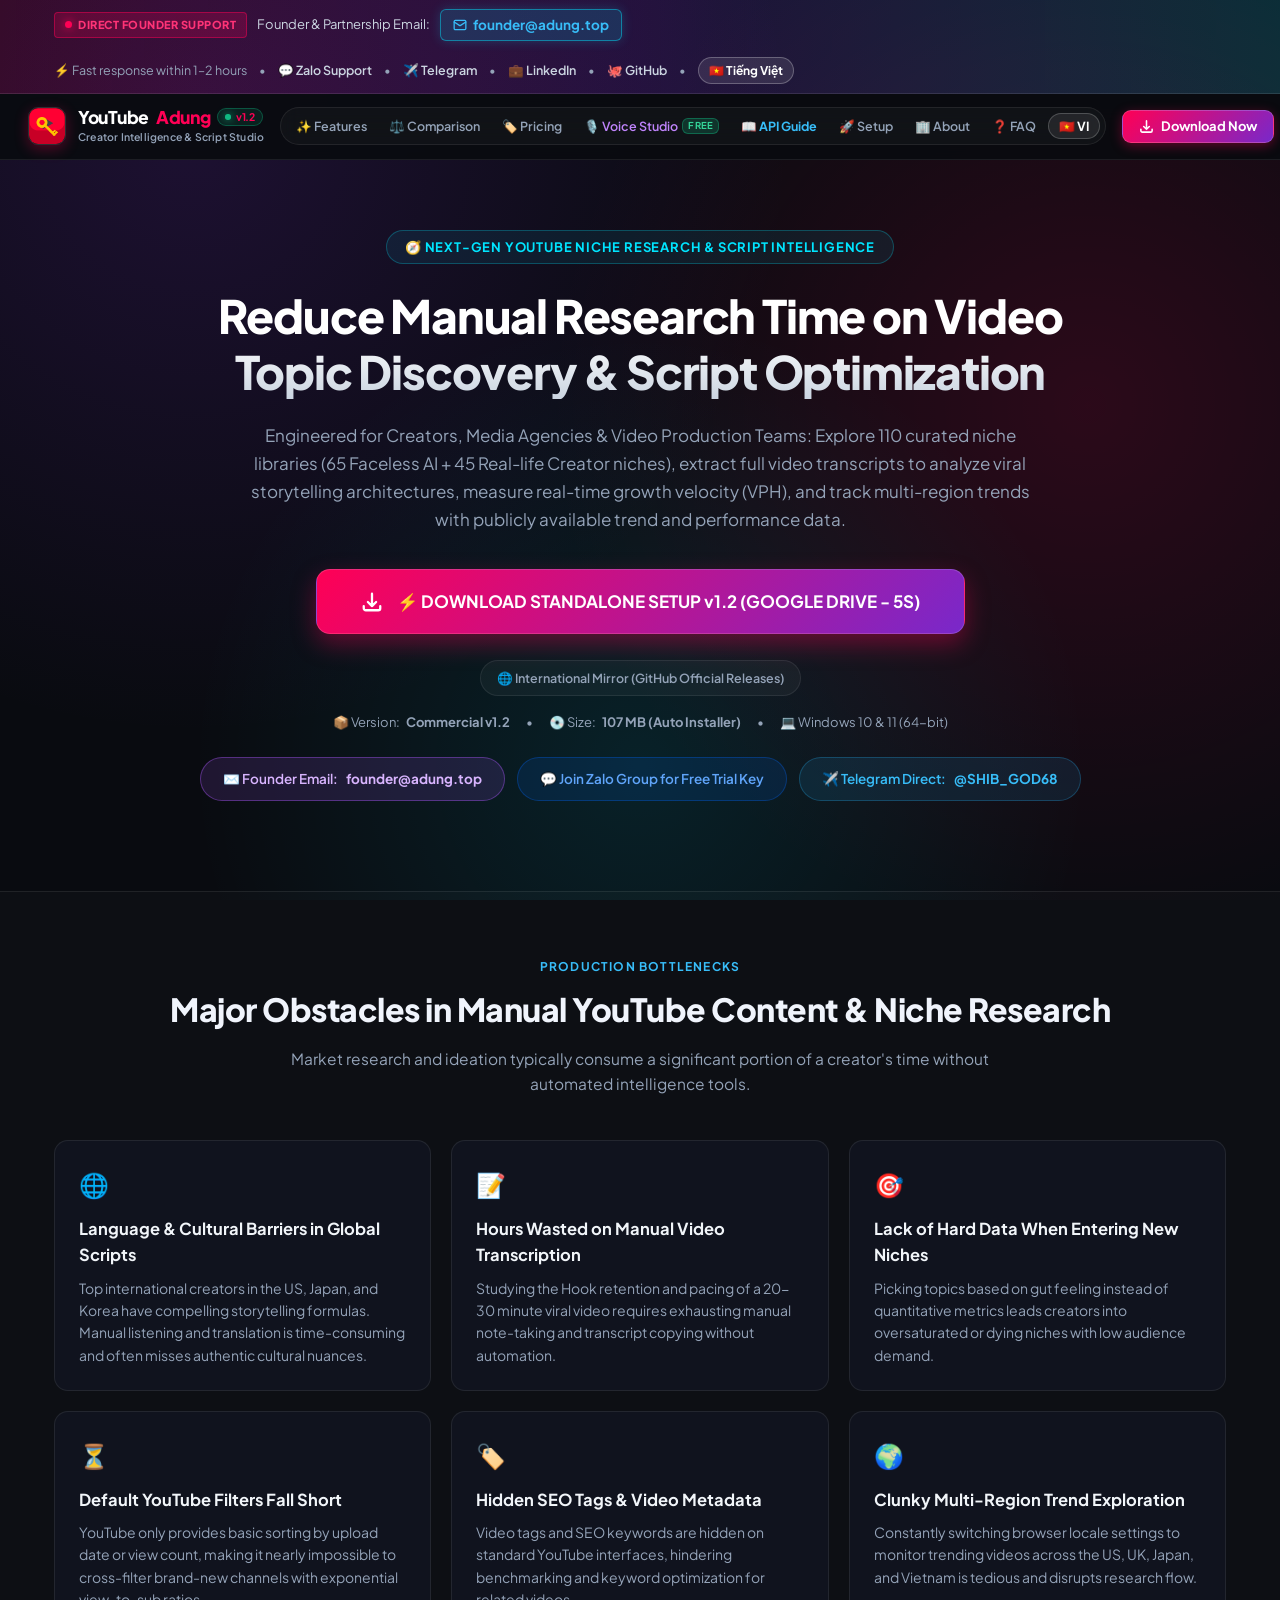
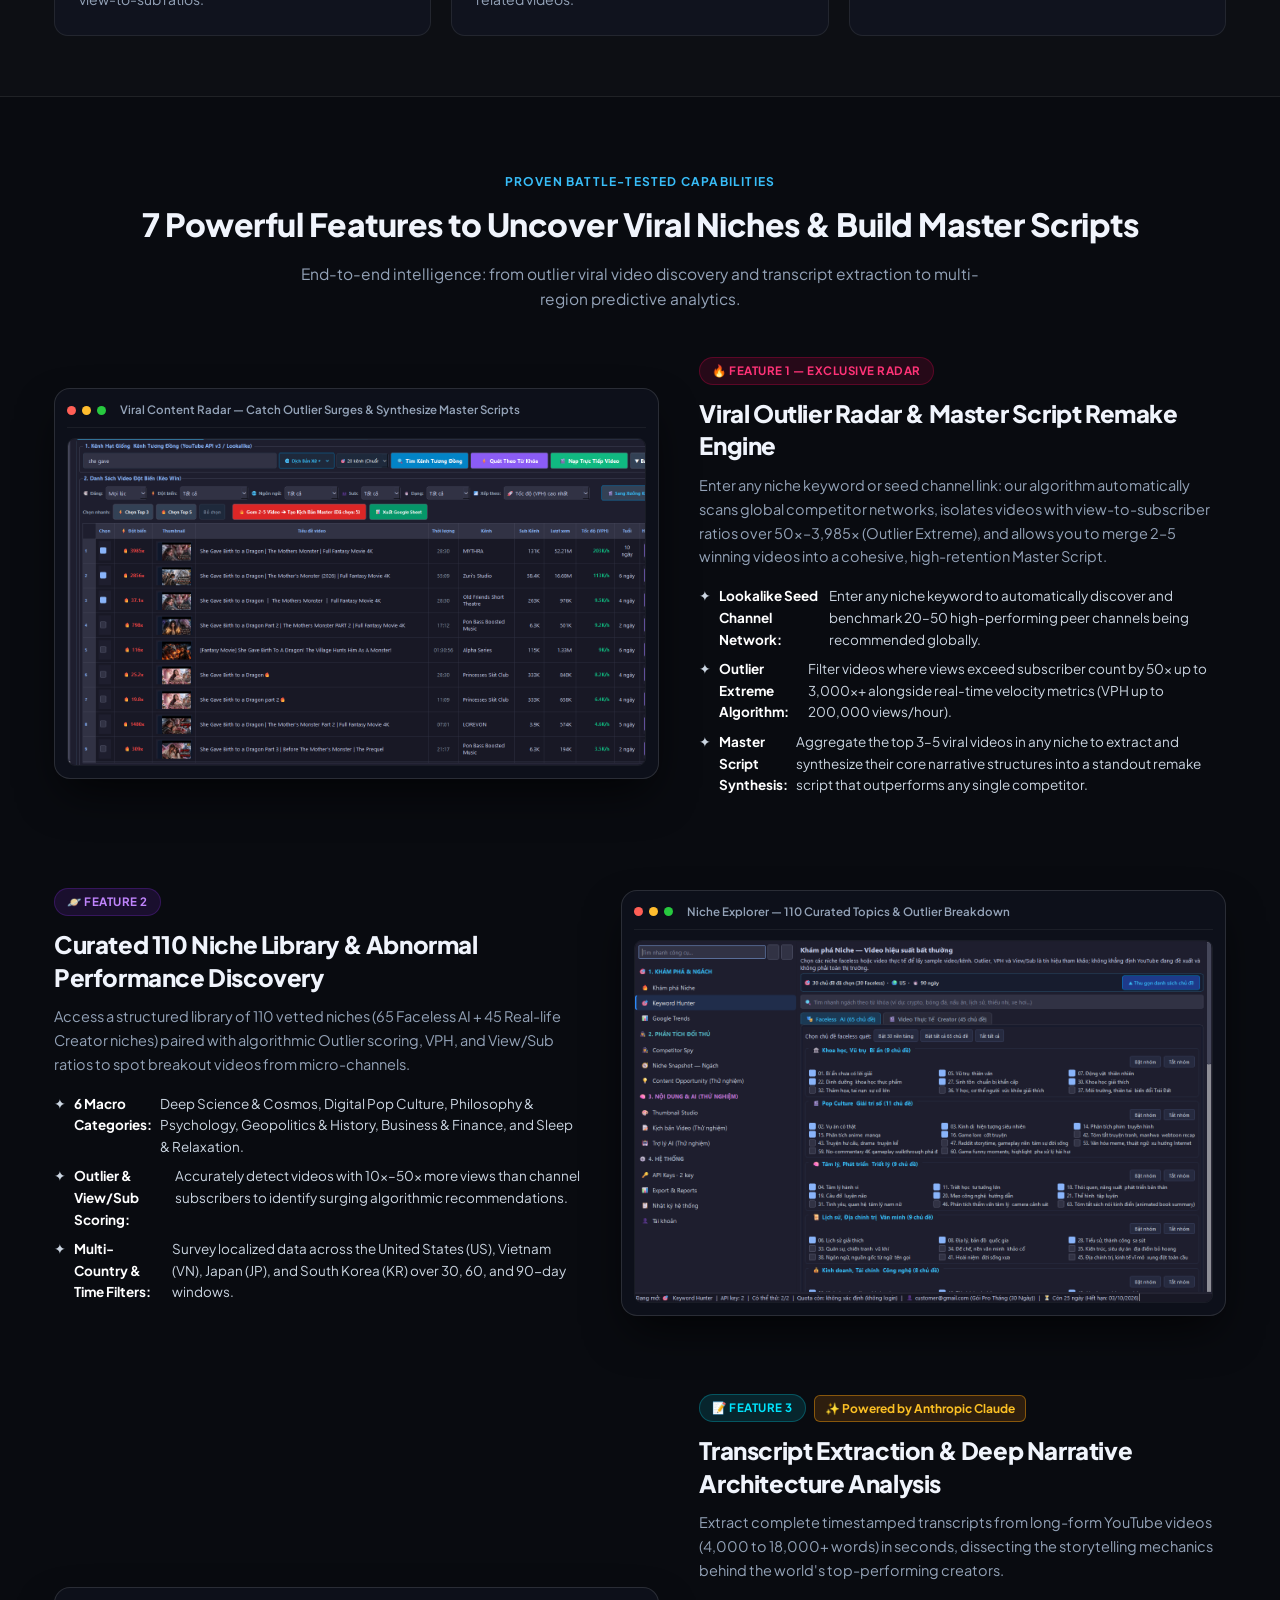
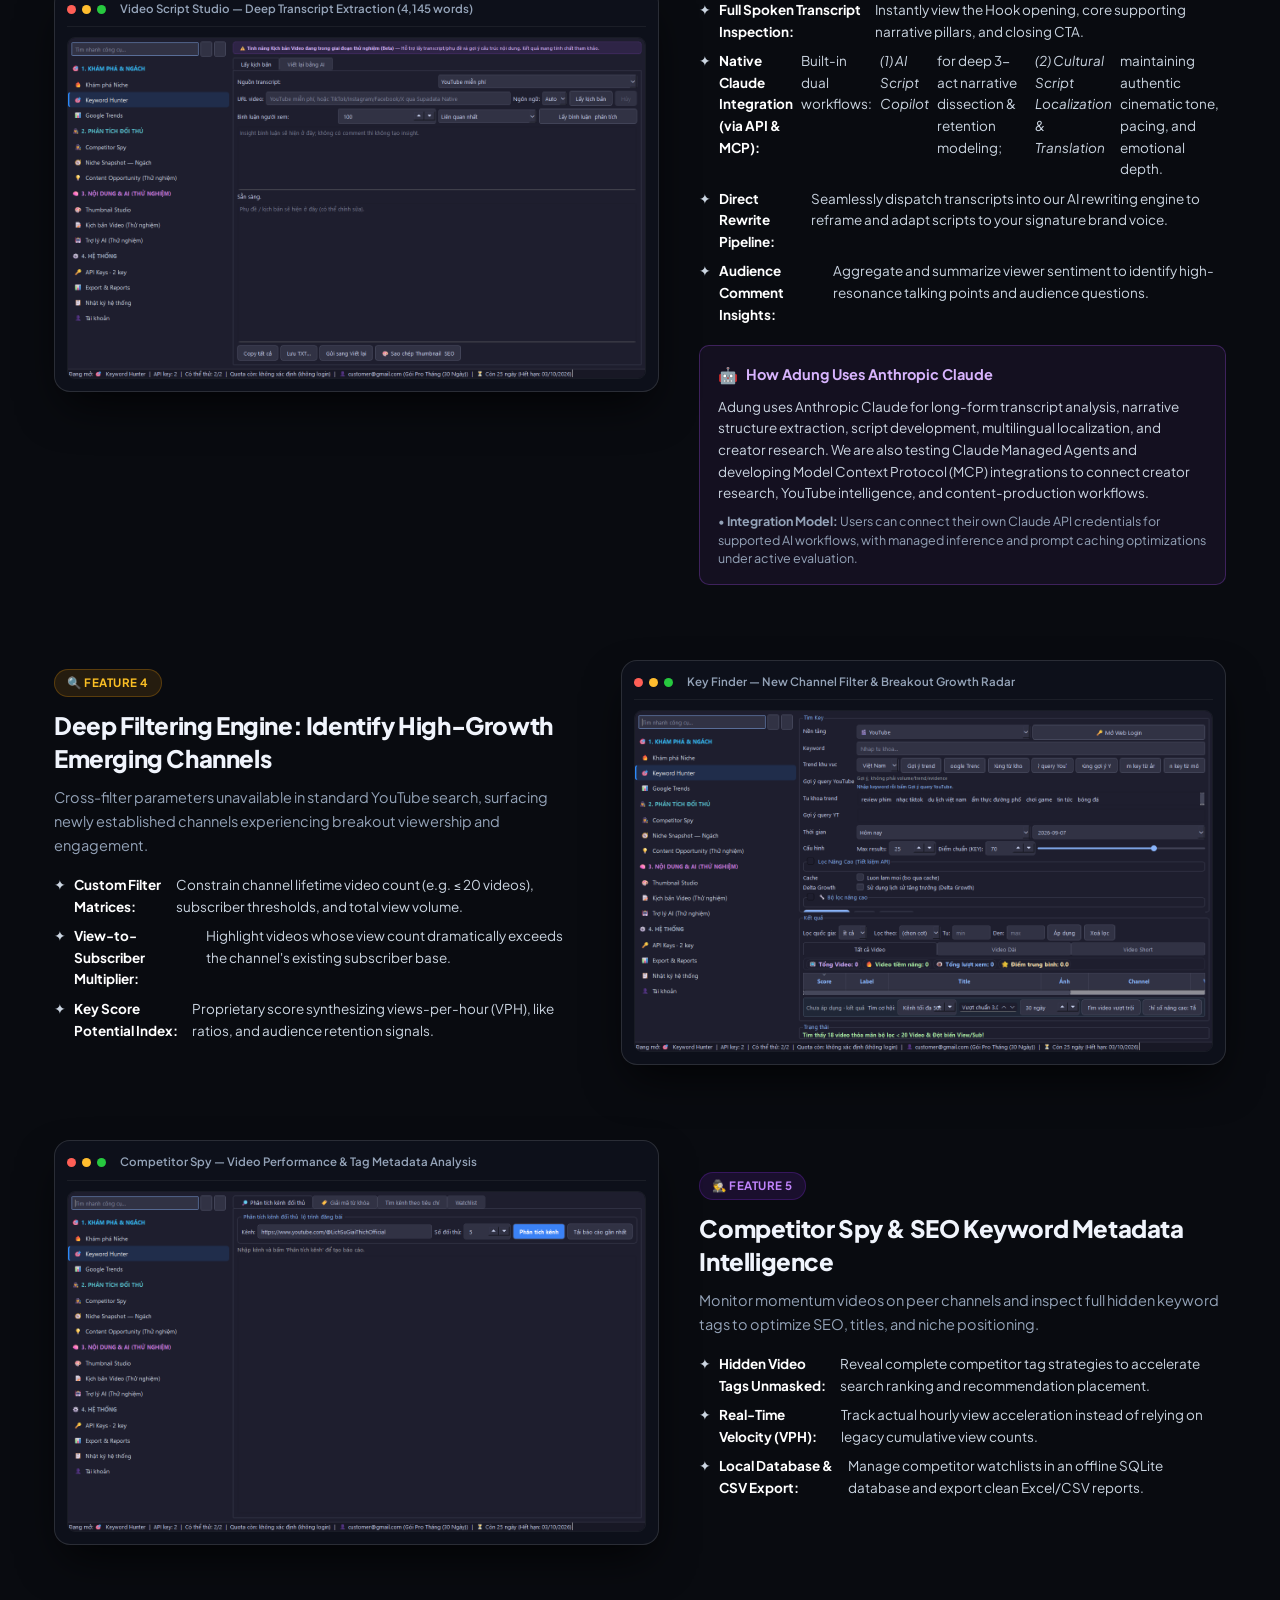
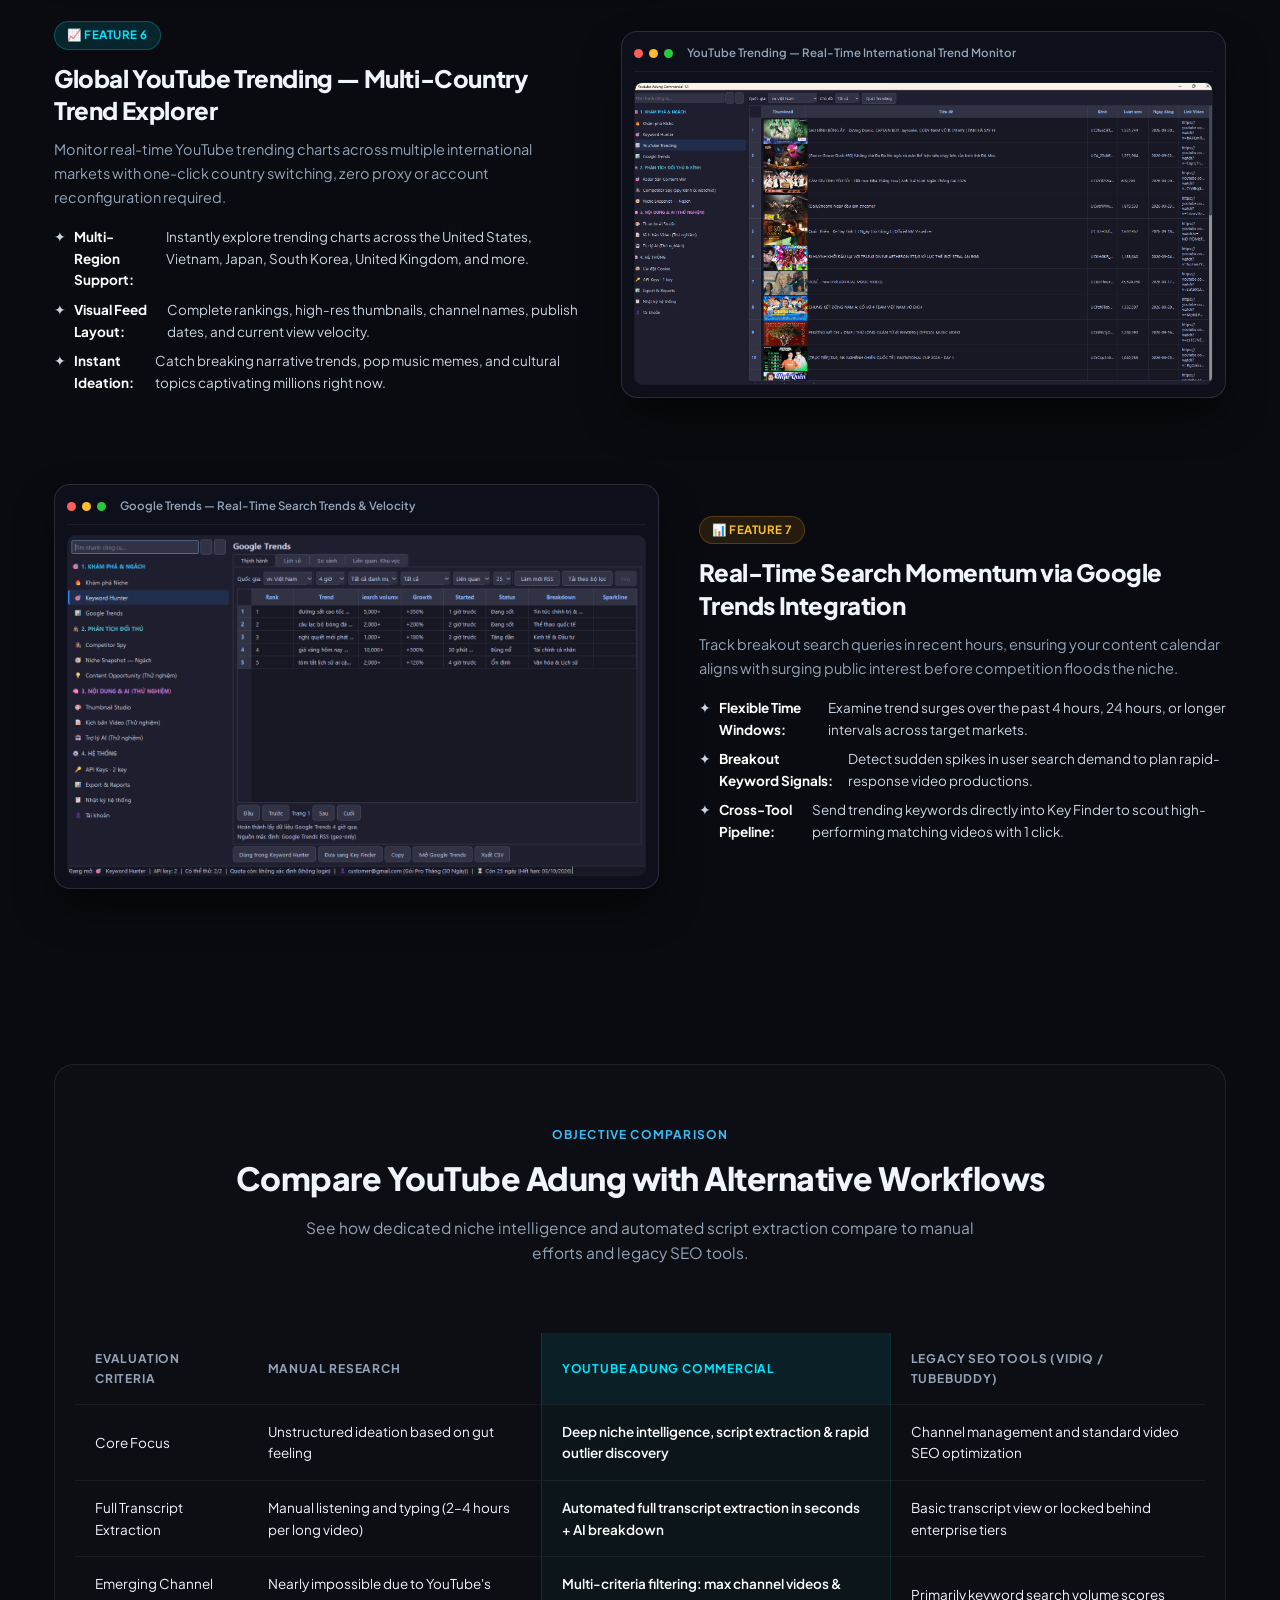
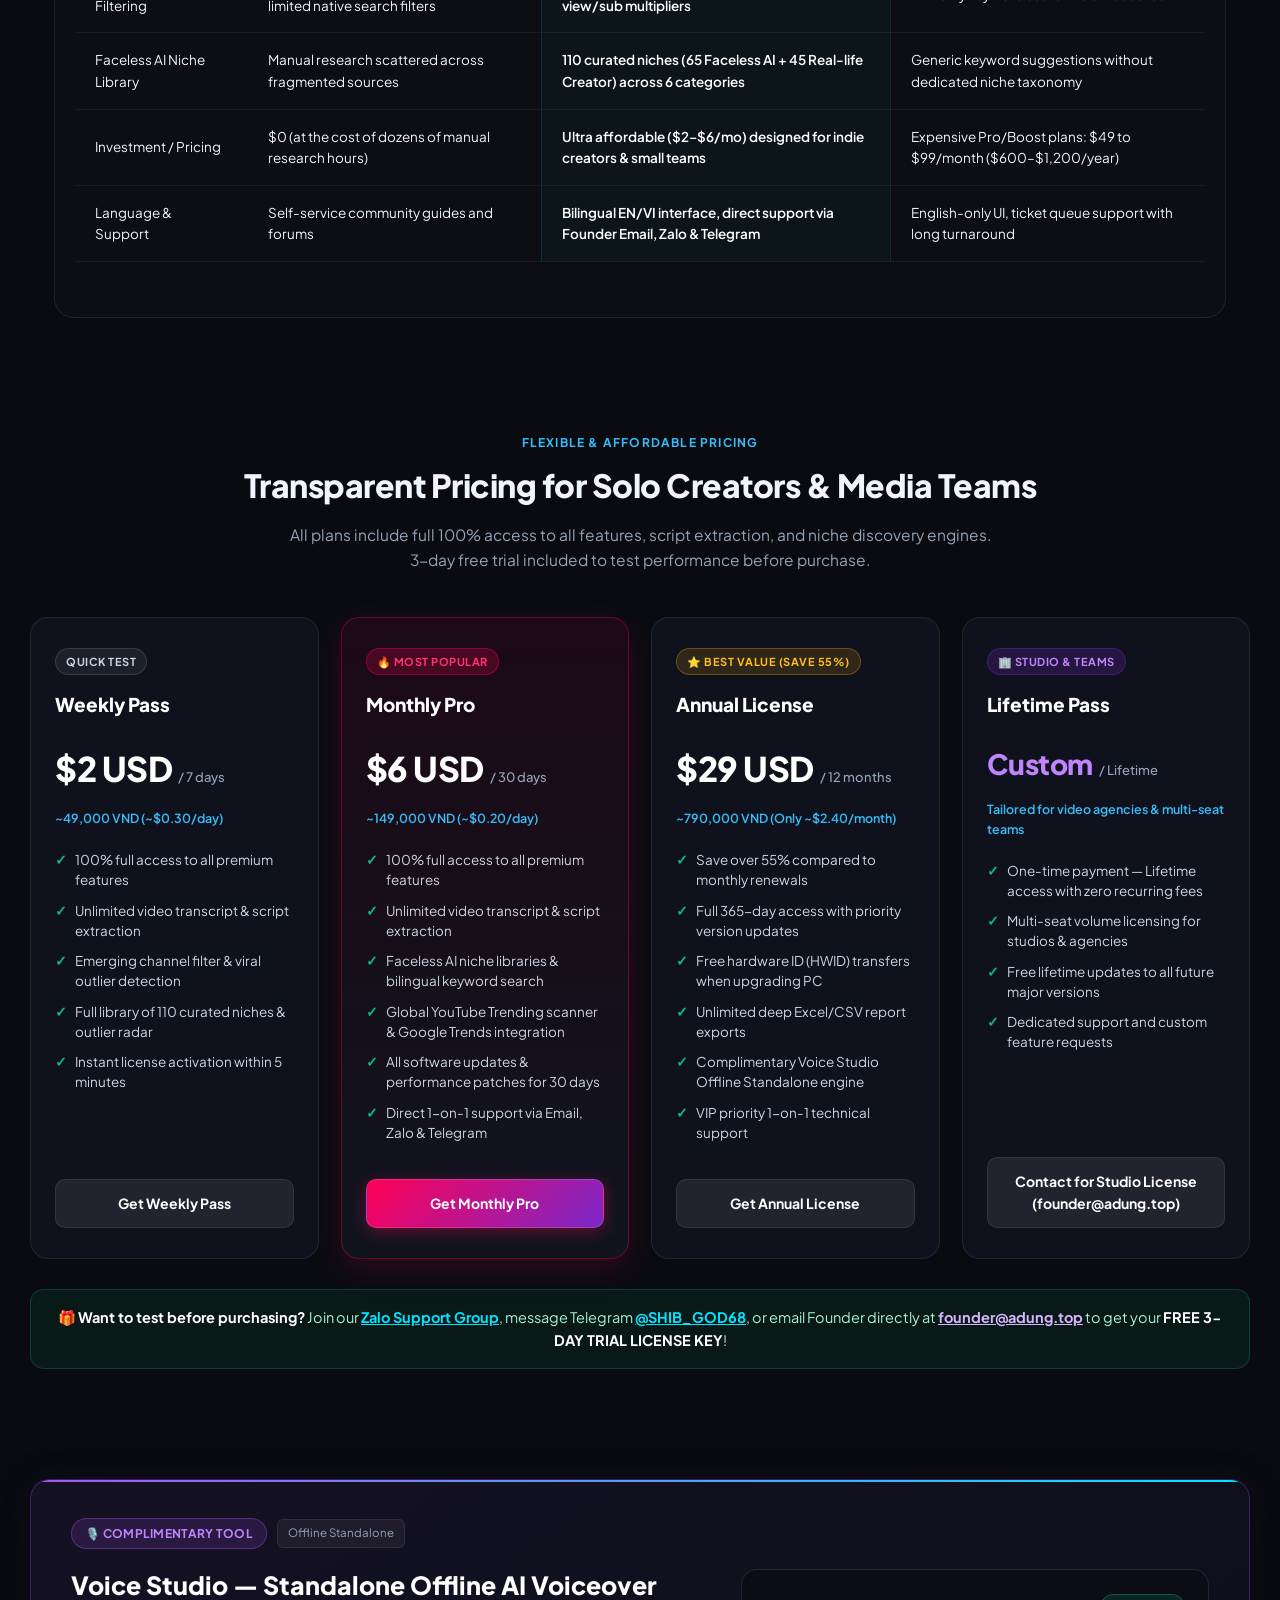
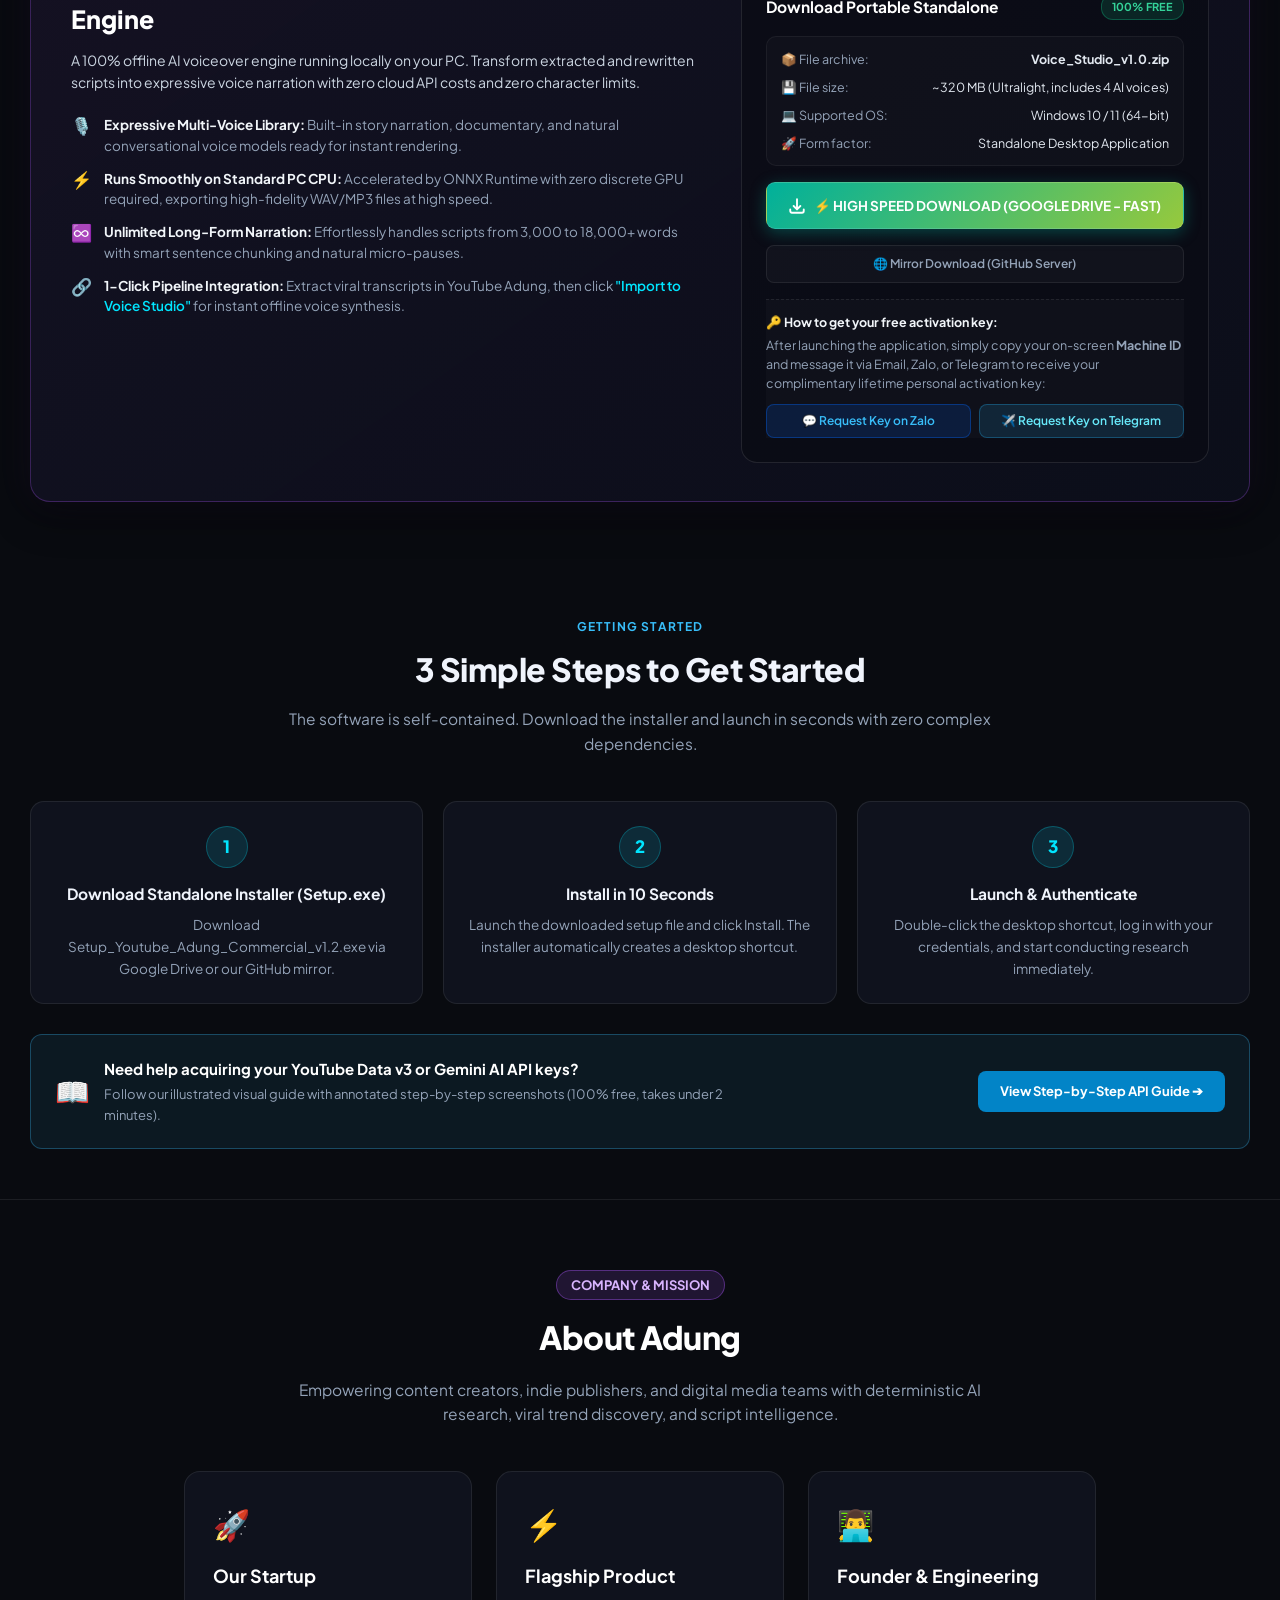
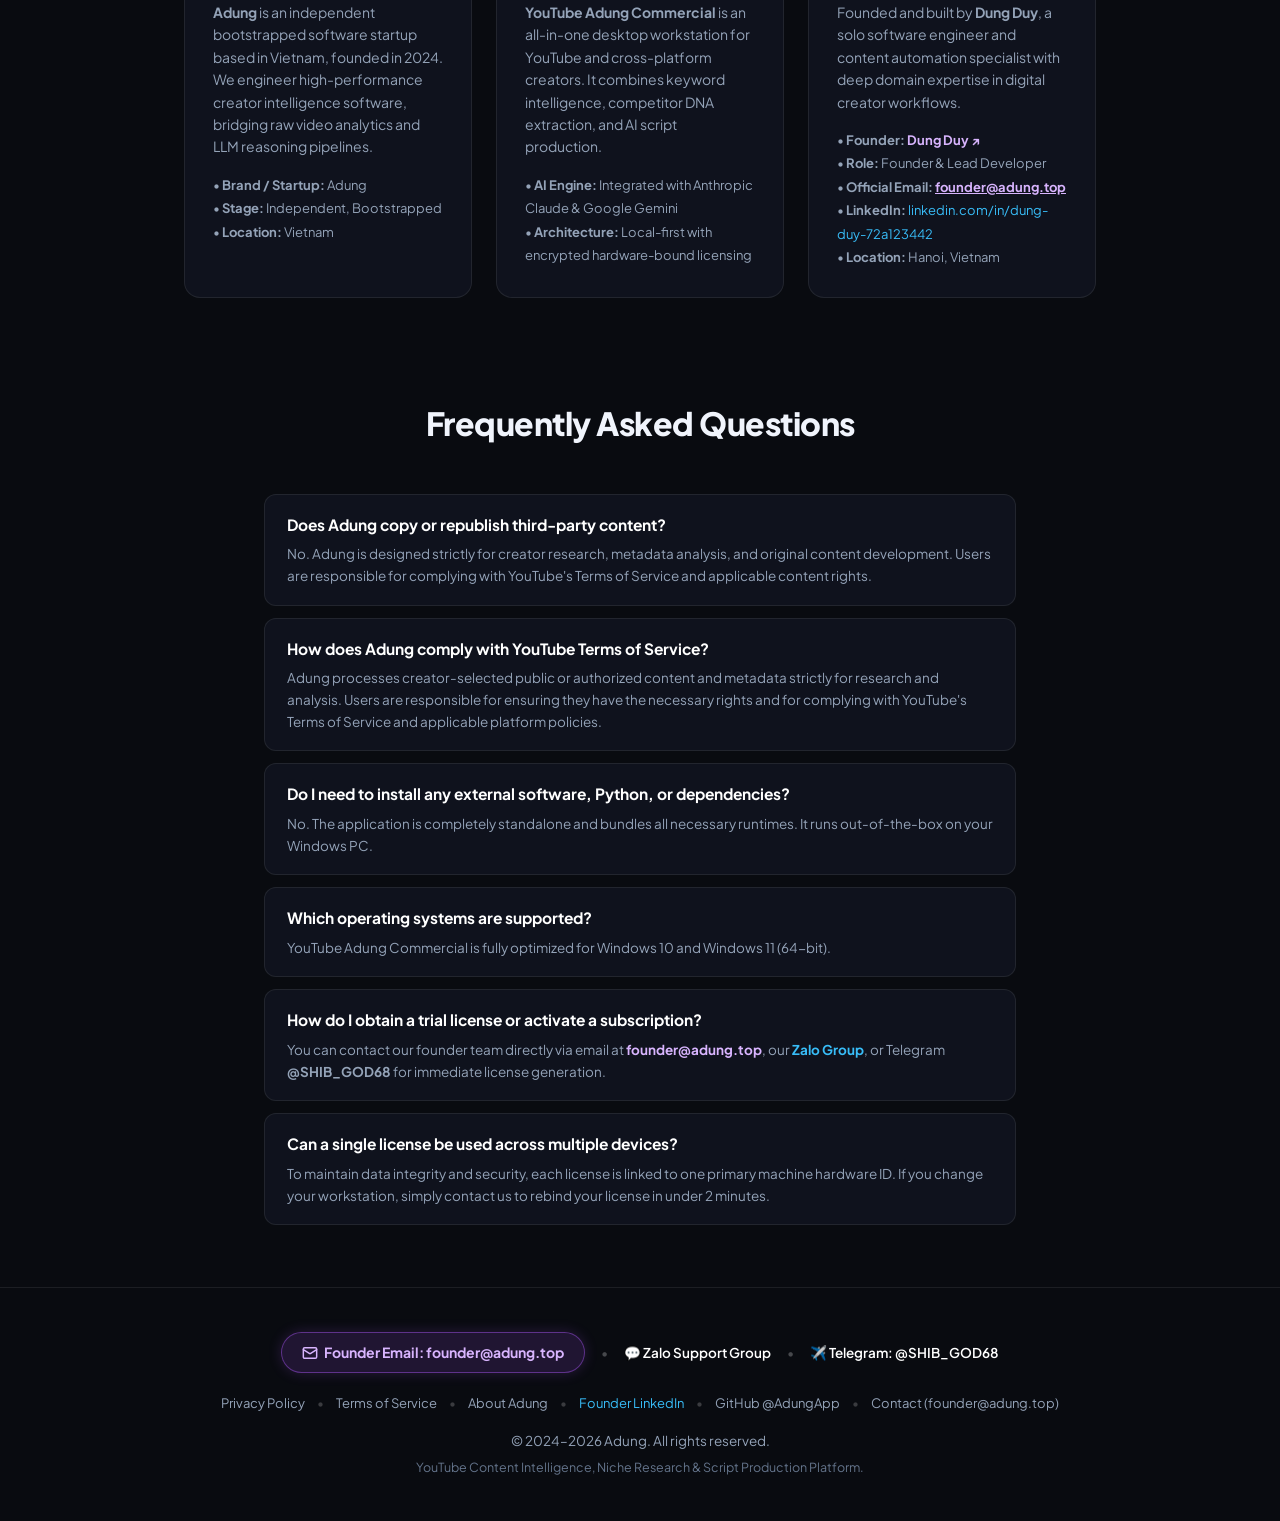
==== commit 49730328: "fix: update copyright to 2024-2026 across all pages to match founded year" ====
--- a/index.html
+++ b/index.html
@@ -2423,7 +2423,7 @@
                 <a href="mailto:founder@adung.top" style="color: #94a3b8; text-decoration: none; margin: 0 10px;">Contact (founder@adung.top)</a>
                 <!--/email_off-->
             </div>
-            <p>© 2026 Adung. All rights reserved.</p>
+            <p>© 2024–2026 Adung. All rights reserved.</p>
             <p style="margin-top: 6px; font-size: 12.5px; color: #64748b;">YouTube Content Intelligence, Niche Research &amp; Script Production Platform.</p>
         </div>
     </footer>
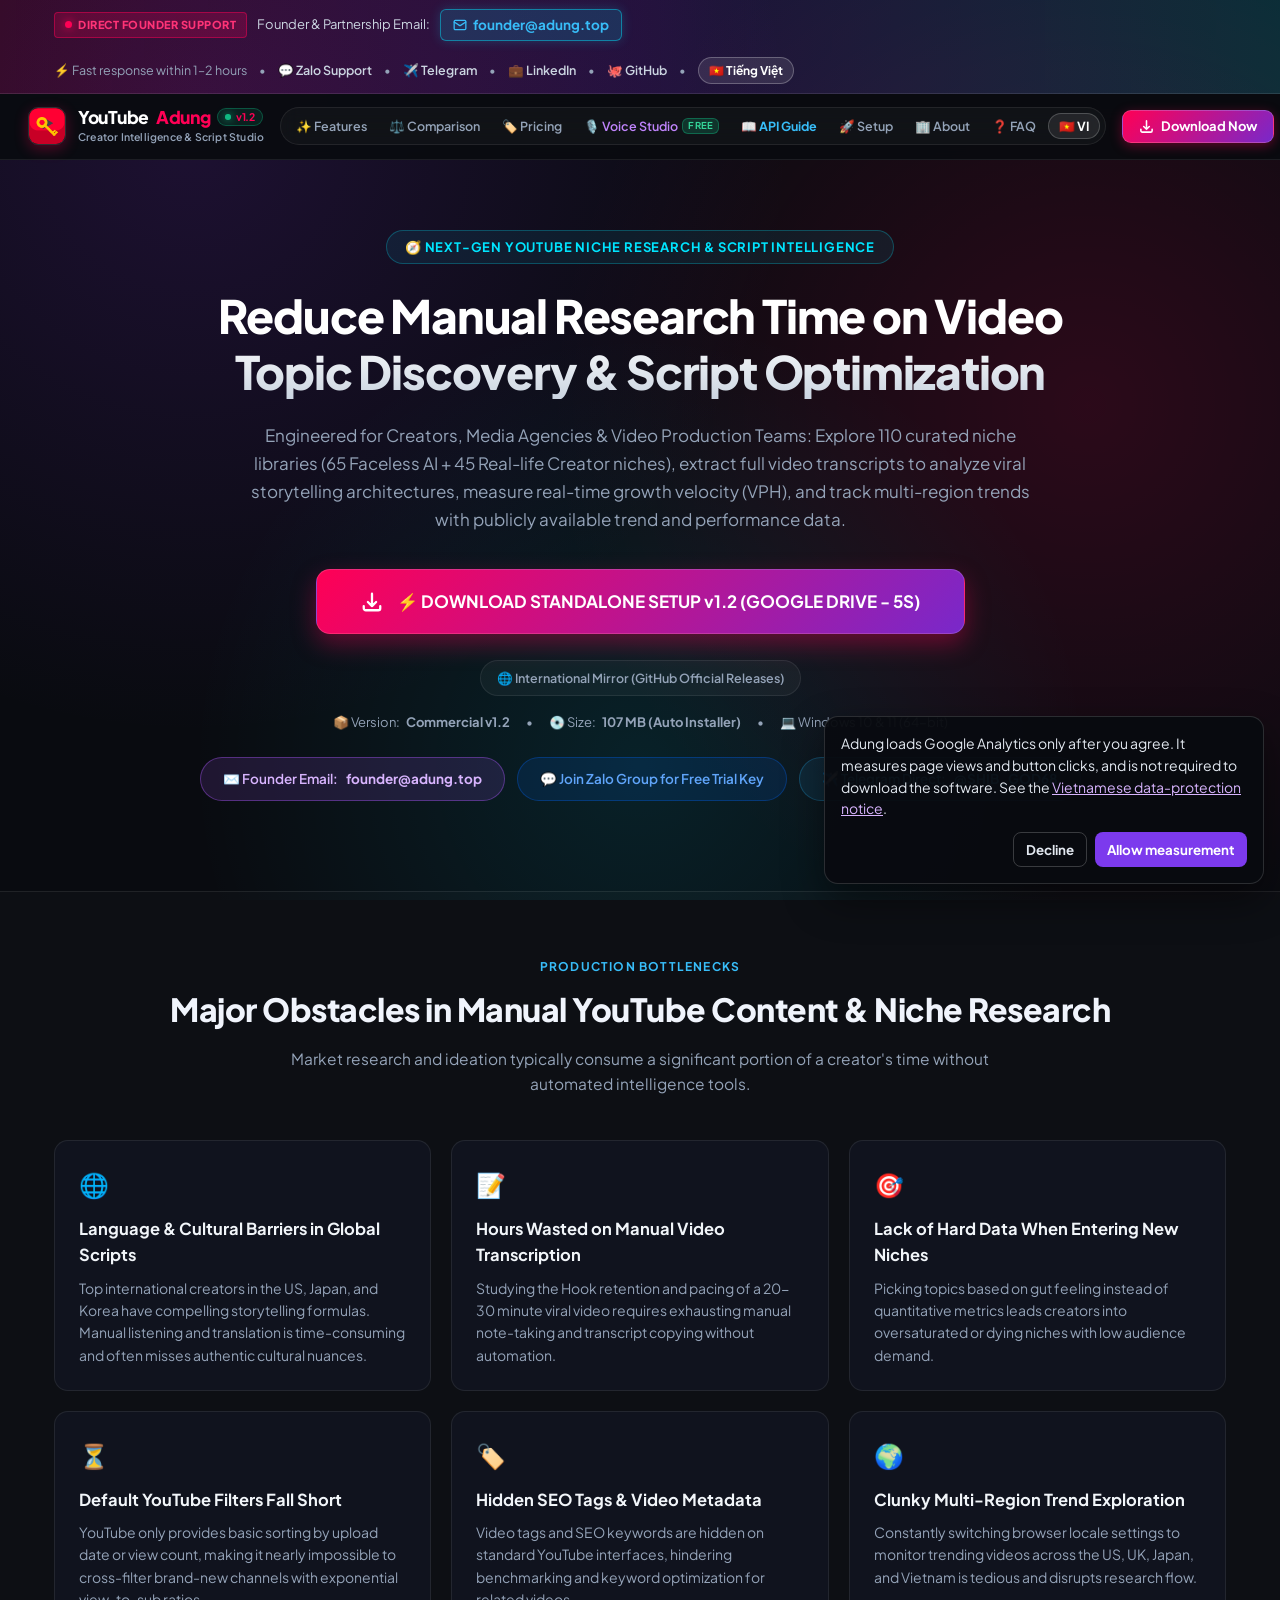
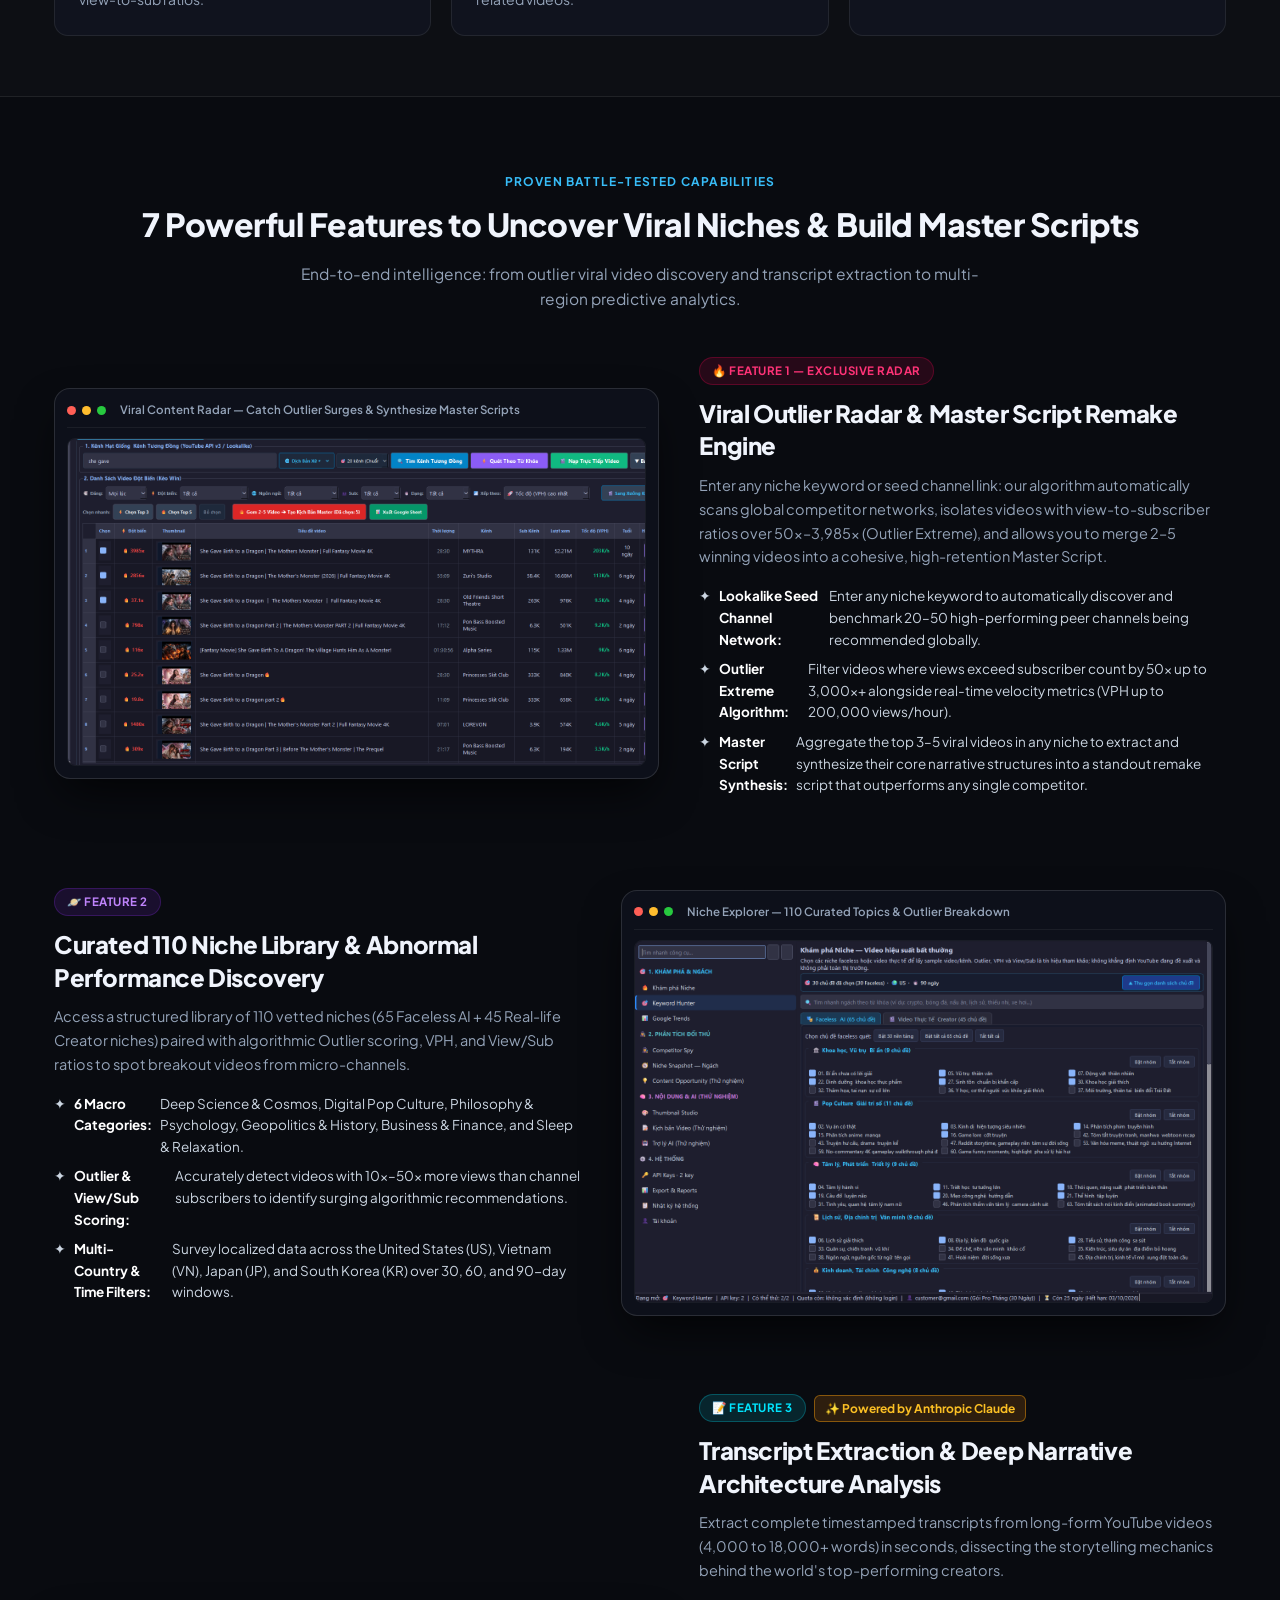
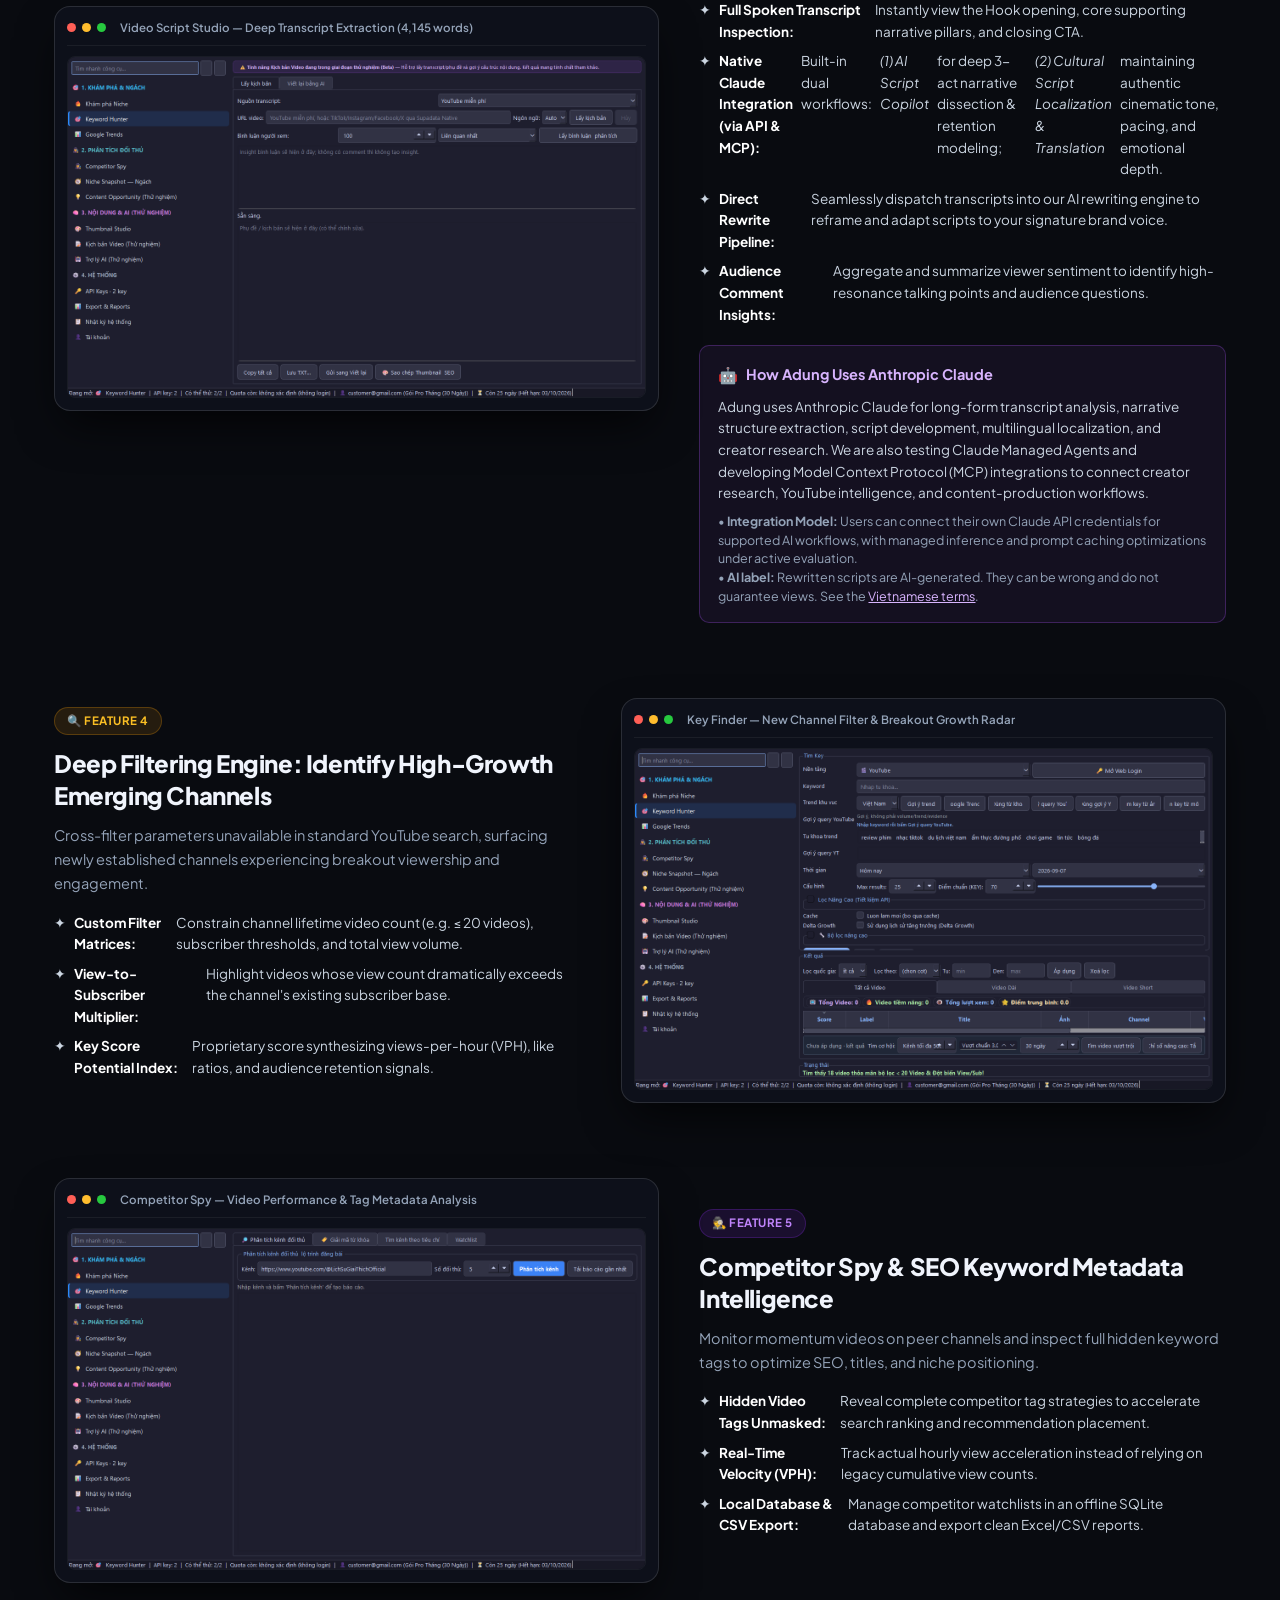
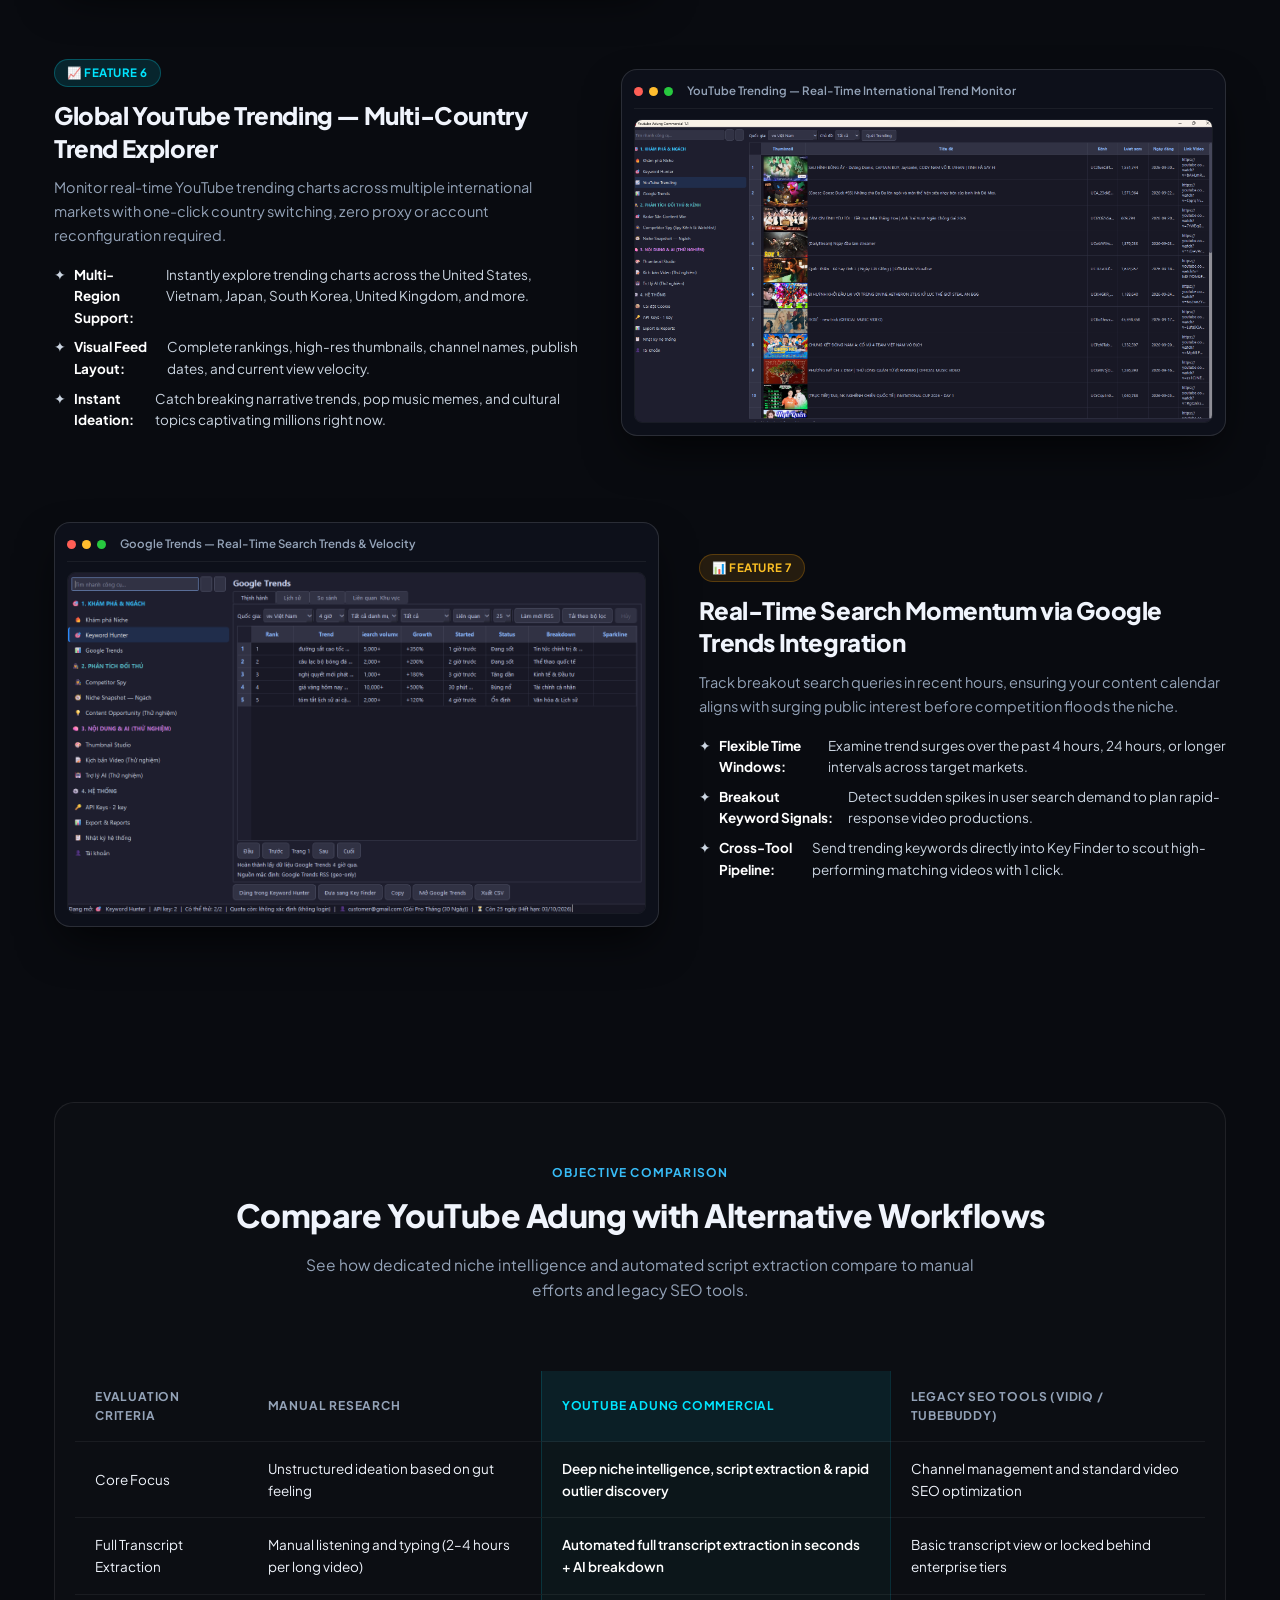
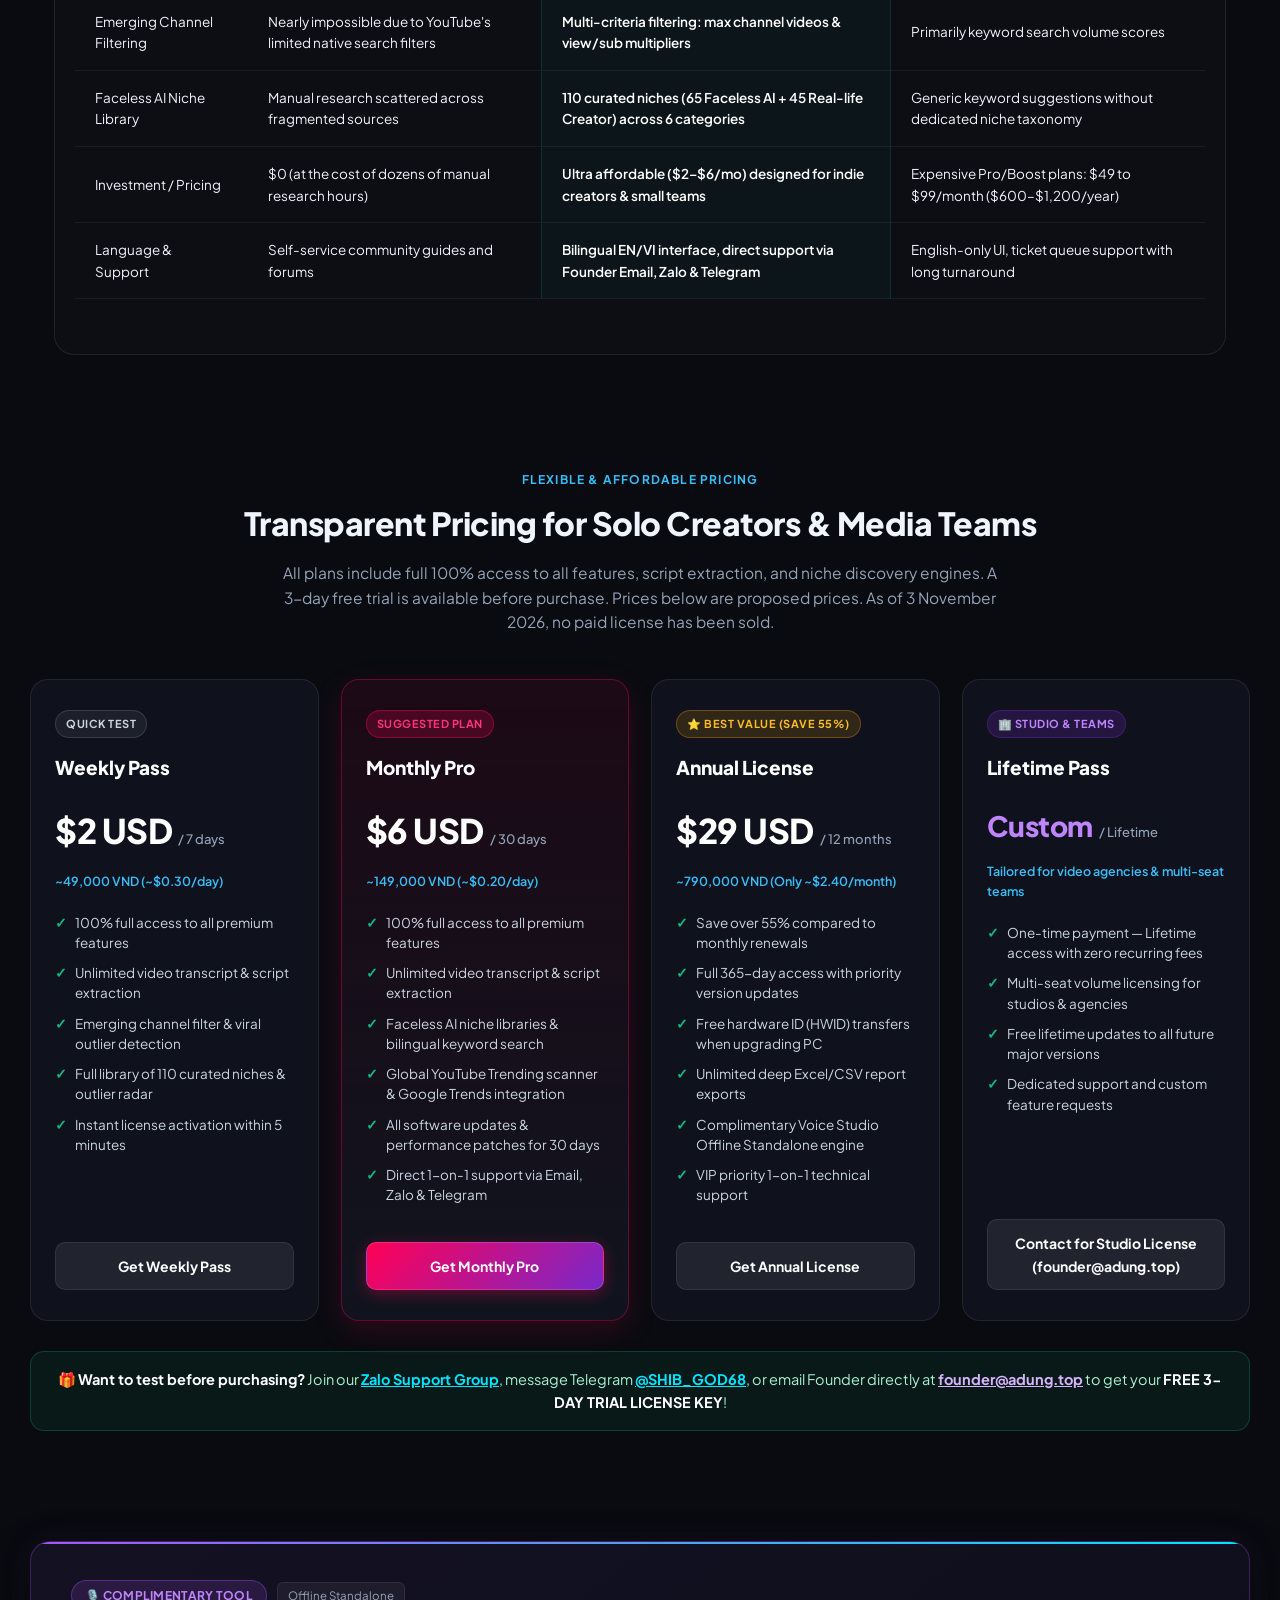
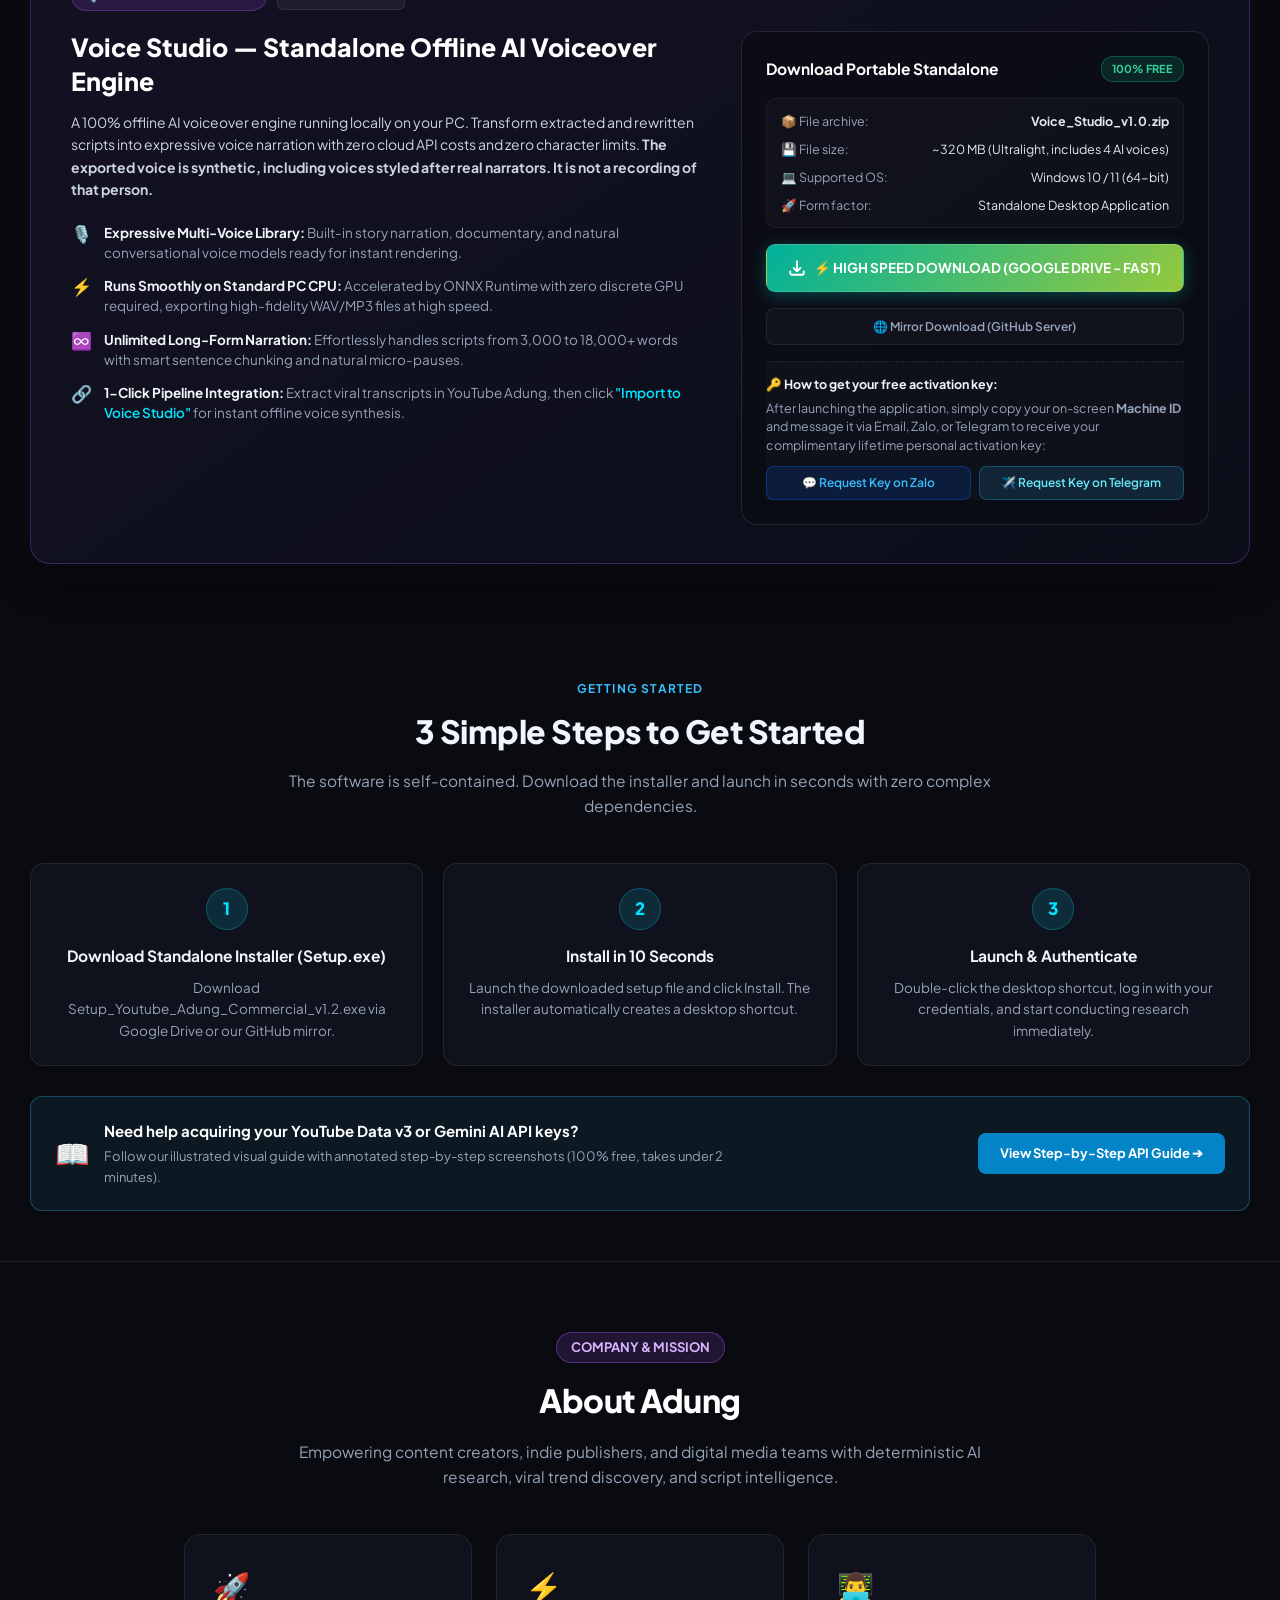
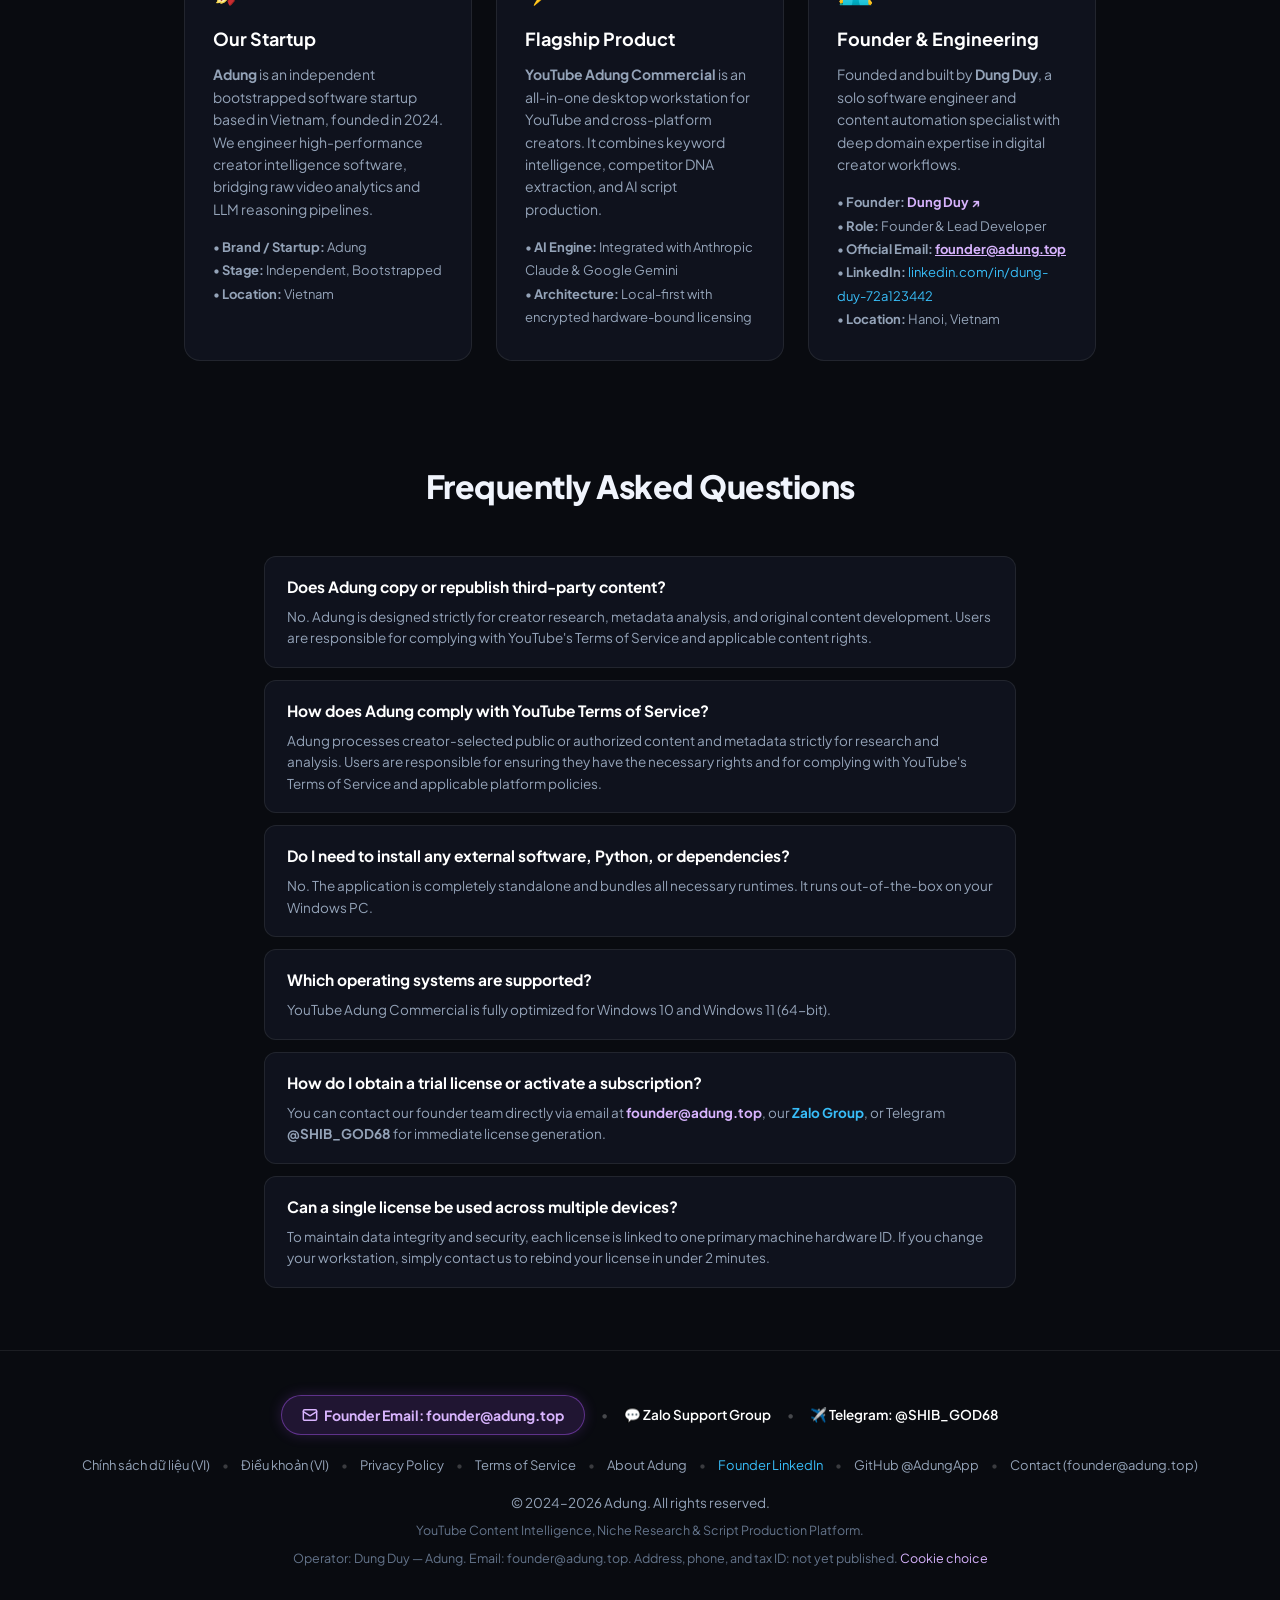
==== commit 5eb57b4d: "docs: disclose pre-sale status and gate site measurement The public pricing page is a startup portfo" ====
--- a/index.html
+++ b/index.html
@@ -1,19 +1,7 @@
 <!DOCTYPE html>
 <html lang="en">
 <head>
-    <!-- Google tag (gtag.js) -->
-    <script async src="https://www.googletagmanager.com/gtag/js?id=G-BNTRPJ6YL7"></script>
-    <script>
-      window.dataLayer = window.dataLayer || [];
-      function gtag(){dataLayer.push(arguments);}
-      gtag('js', new Date());
-
-      gtag('config', 'G-BNTRPJ6YL7', {
-        page_title: document.title,
-        page_location: window.location.href
-      });
-    </script>
-
+    <link rel="stylesheet" href="assets/adung-consent.css">
     <meta charset="UTF-8">
     <meta name="viewport" content="width=device-width, initial-scale=1.0">
     <title>Adung — AI-Powered YouTube Content Intelligence &amp; Script Production</title>
@@ -1886,7 +1874,8 @@
                             Adung uses Anthropic Claude for long-form transcript analysis, narrative structure extraction, script development, multilingual localization, and creator research. We are also testing Claude Managed Agents and developing Model Context Protocol (MCP) integrations to connect creator research, YouTube intelligence, and content-production workflows.
                         </p>
                         <div style="font-size: 12.5px; color: #94a3b8; line-height: 1.5;">
-                            • <strong>Integration Model:</strong> Users can connect their own Claude API credentials for supported AI workflows, with managed inference and prompt caching optimizations under active evaluation.
+                            • <strong>Integration Model:</strong> Users can connect their own Claude API credentials for supported AI workflows, with managed inference and prompt caching optimizations under active evaluation.<br>
+                            • <strong>AI label:</strong> Rewritten scripts are AI-generated. They can be wrong and do not guarantee views. See the <a href="terms-vi.html" style="color:#d8b4fe;">Vietnamese terms</a>.
                         </div>
                     </div>
                 </div>
@@ -2063,7 +2052,7 @@
         <div class="section-header">
             <span class="sub-badge">FLEXIBLE & AFFORDABLE PRICING</span>
             <h2>Transparent Pricing for Solo Creators &amp; Media Teams</h2>
-            <p>All plans include full 100% access to all features, script extraction, and niche discovery engines. 3-day free trial included to test performance before purchase.</p>
+            <p>All plans include full 100% access to all features, script extraction, and niche discovery engines. A 3-day free trial is available before purchase. Prices below are proposed prices. As of 3 November 2026, no paid license has been sold.</p>
         </div>
 
         <div class="pricing-grid">
@@ -2090,7 +2079,7 @@
 
             <!-- GÓI 2: THÁNG (BÁN CHẠY NHẤT) -->
             <div class="pricing-card featured">
-                <span class="card-pill-tag pill-hot">🔥 Most Popular</span>
+                <span class="card-pill-tag pill-hot">Suggested plan</span>
                 <div class="pricing-title">Monthly Pro</div>
                 <div class="pricing-price-box">
                     <span class="pricing-price">$6 USD</span>
@@ -2174,6 +2163,7 @@
                     <h2>Voice Studio — Standalone Offline AI Voiceover Engine</h2>
                     <p class="voice-lead">
                         A 100% offline AI voiceover engine running locally on your PC. Transform extracted and rewritten scripts into expressive voice narration with zero cloud API costs and zero character limits.
+                        <strong>The exported voice is synthetic, including voices styled after real narrators. It is not a recording of that person.</strong>
                     </p>
 
                     <div class="voice-features-list">
@@ -2409,6 +2399,10 @@
                 <a href="https://t.me/SHIB_GOD68" target="_blank">✈️ Telegram: @SHIB_GOD68</a>
             </div>
             <div style="margin-bottom: 16px; font-size: 13px;">
+                <a href="privacy-vi.html" style="color: #94a3b8; text-decoration: none; margin: 0 10px;">Chính sách dữ liệu (VI)</a>
+                <span style="color: rgba(255,255,255,0.2);">•</span>
+                <a href="terms-vi.html" style="color: #94a3b8; text-decoration: none; margin: 0 10px;">Điều khoản (VI)</a>
+                <span style="color: rgba(255,255,255,0.2);">•</span>
                 <a href="privacy.html" style="color: #94a3b8; text-decoration: none; margin: 0 10px;">Privacy Policy</a>
                 <span style="color: rgba(255,255,255,0.2);">•</span>
                 <a href="terms.html" style="color: #94a3b8; text-decoration: none; margin: 0 10px;">Terms of Service</a>
@@ -2425,6 +2419,7 @@
             </div>
             <p>© 2024–2026 Adung. All rights reserved.</p>
             <p style="margin-top: 6px; font-size: 12.5px; color: #64748b;">YouTube Content Intelligence, Niche Research &amp; Script Production Platform.</p>
+            <p style="margin-top: 8px; font-size: 12.5px; color: #64748b;">Operator: Dung Duy — Adung. Email: founder@adung.top. Address, phone, and tax ID: not yet published. <button type="button" onclick="adungOpenConsent()" style="background:none;border:0;color:#d8b4fe;cursor:pointer;font:inherit;">Cookie choice</button></p>
         </div>
     </footer>
 
@@ -2703,5 +2698,6 @@
             }
         });
     </script>
+    <script src="assets/adung-consent.js"></script>
 </body>
 </html>
--- a/assets/adung-consent.css
+++ b/assets/adung-consent.css
@@ -0,0 +1,38 @@
+#adung-consent {
+  position: fixed;
+  right: 16px;
+  bottom: 16px;
+  z-index: 9999;
+  width: min(440px, calc(100vw - 32px));
+  padding: 16px;
+  border: 1px solid rgba(255, 255, 255, 0.14);
+  border-radius: 14px;
+  background: rgba(9, 11, 16, 0.96);
+  color: #e2e8f0;
+  box-shadow: 0 16px 40px rgba(0, 0, 0, 0.45);
+  font-family: "Plus Jakarta Sans", "Be Vietnam Pro", sans-serif;
+}
+#adung-consent[hidden] { display: none; }
+#adung-consent p {
+  margin: 0 0 12px;
+  font-size: 14px;
+  line-height: 1.55;
+}
+#adung-consent a { color: #d8b4fe; }
+#adung-consent div { display: flex; gap: 8px; justify-content: flex-end; }
+#adung-consent button {
+  border-radius: 8px;
+  padding: 8px 12px;
+  font-weight: 700;
+  cursor: pointer;
+}
+#adung-consent button[data-adung-consent="denied"] {
+  background: transparent;
+  color: #e2e8f0;
+  border: 1px solid rgba(255, 255, 255, 0.2);
+}
+#adung-consent button[data-adung-consent="granted"] {
+  background: #7c3aed;
+  color: white;
+  border: 0;
+}
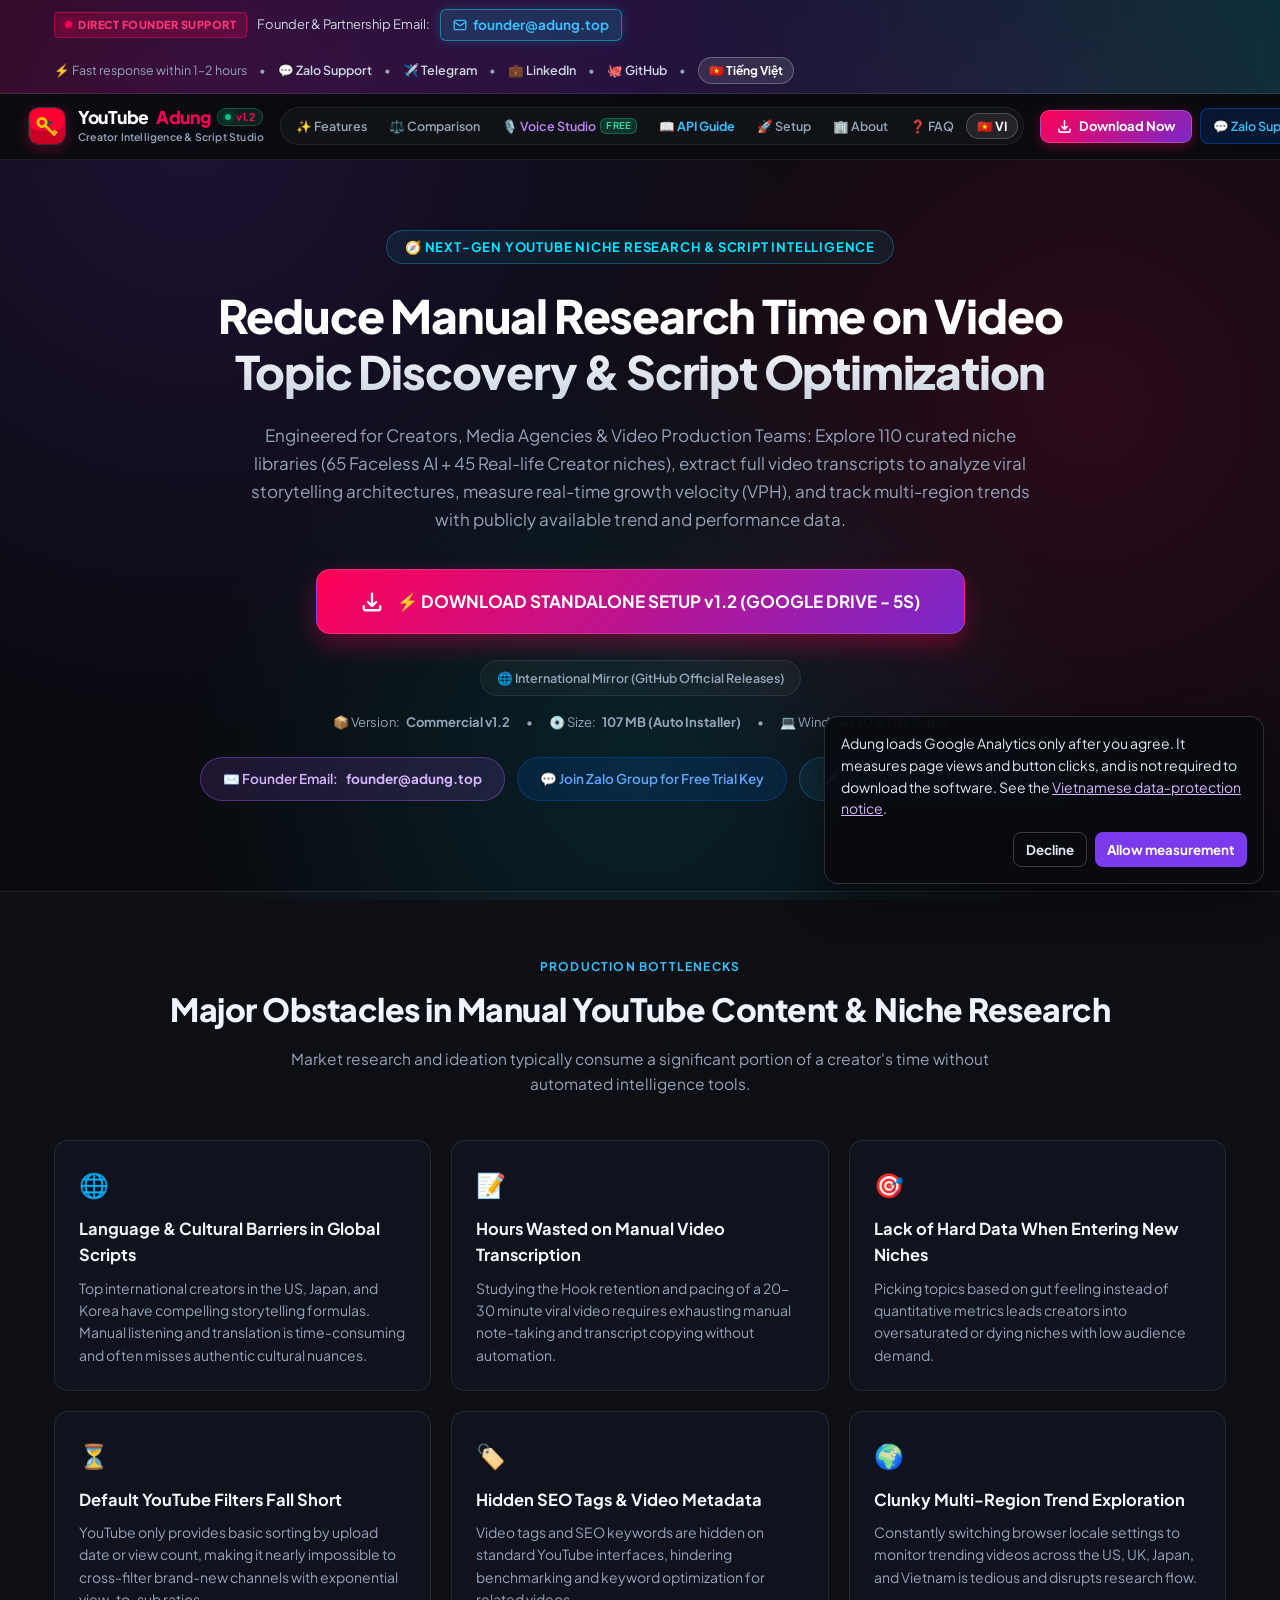
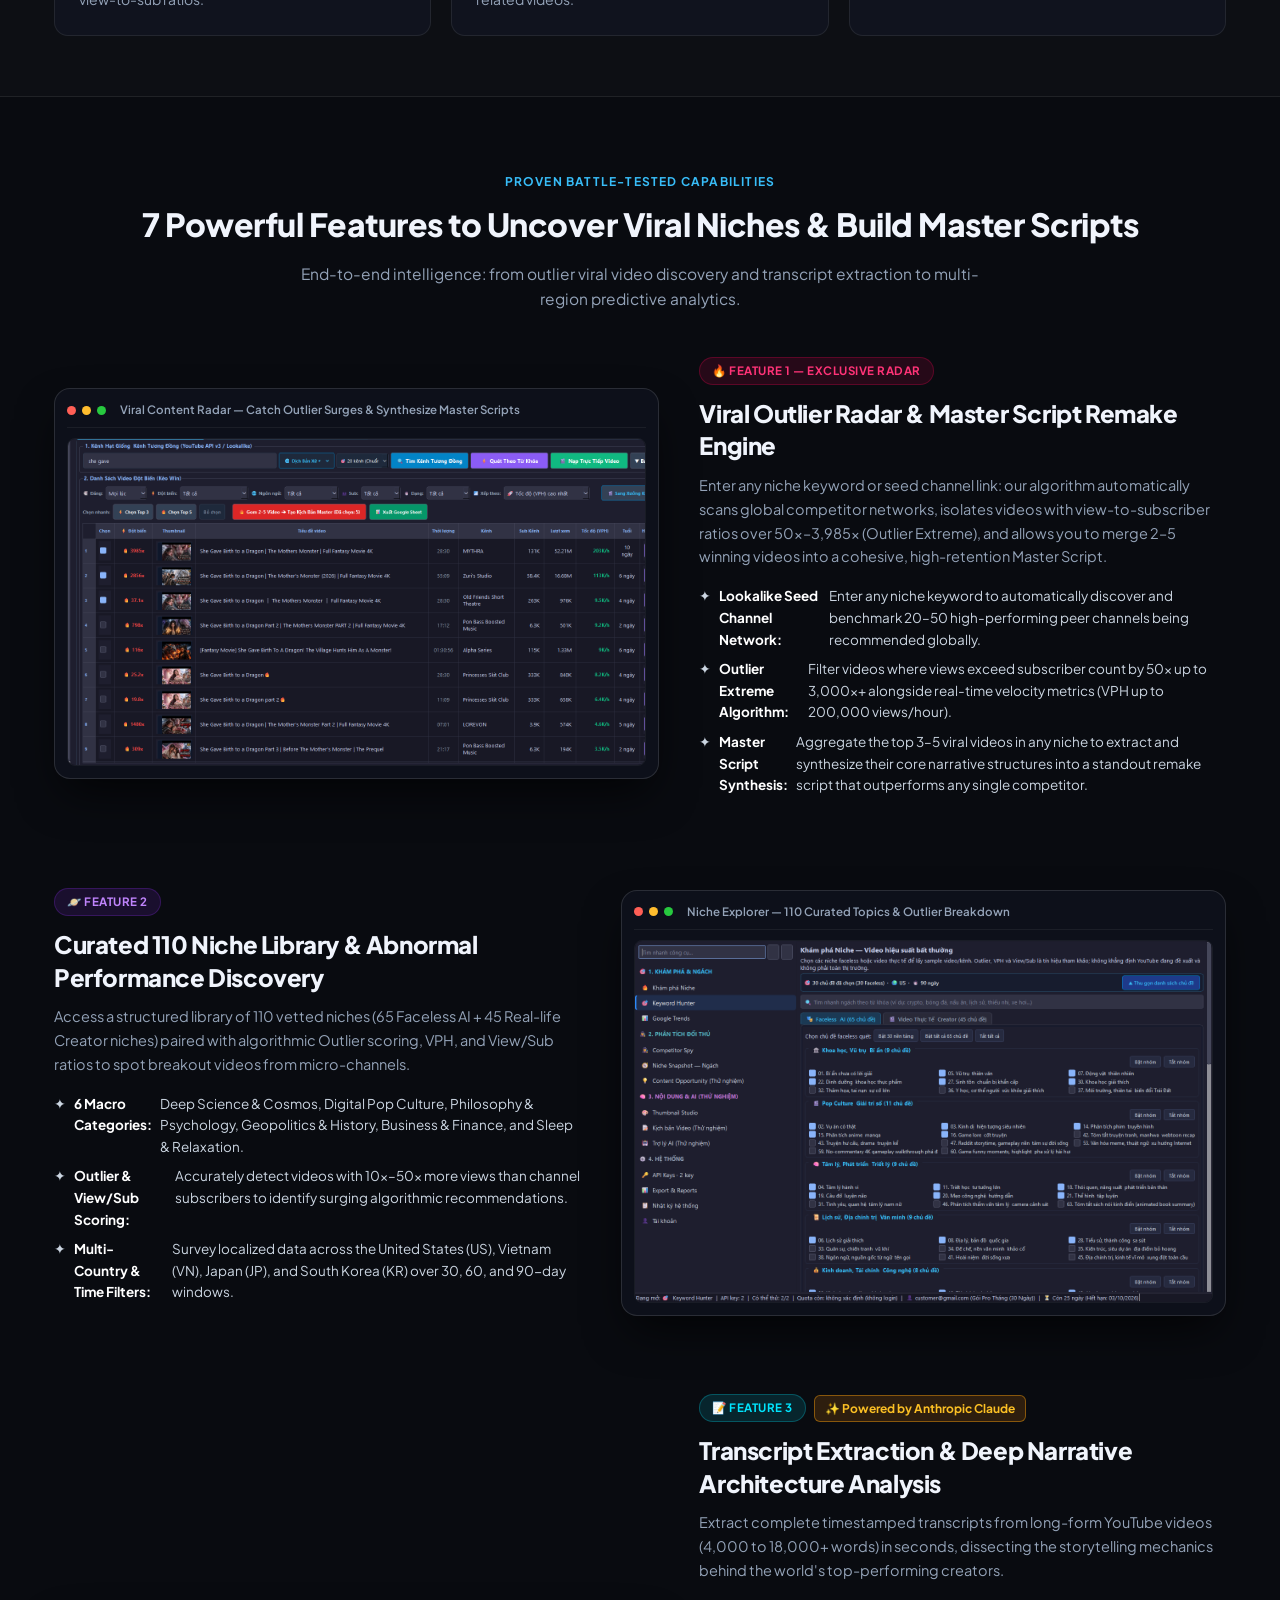
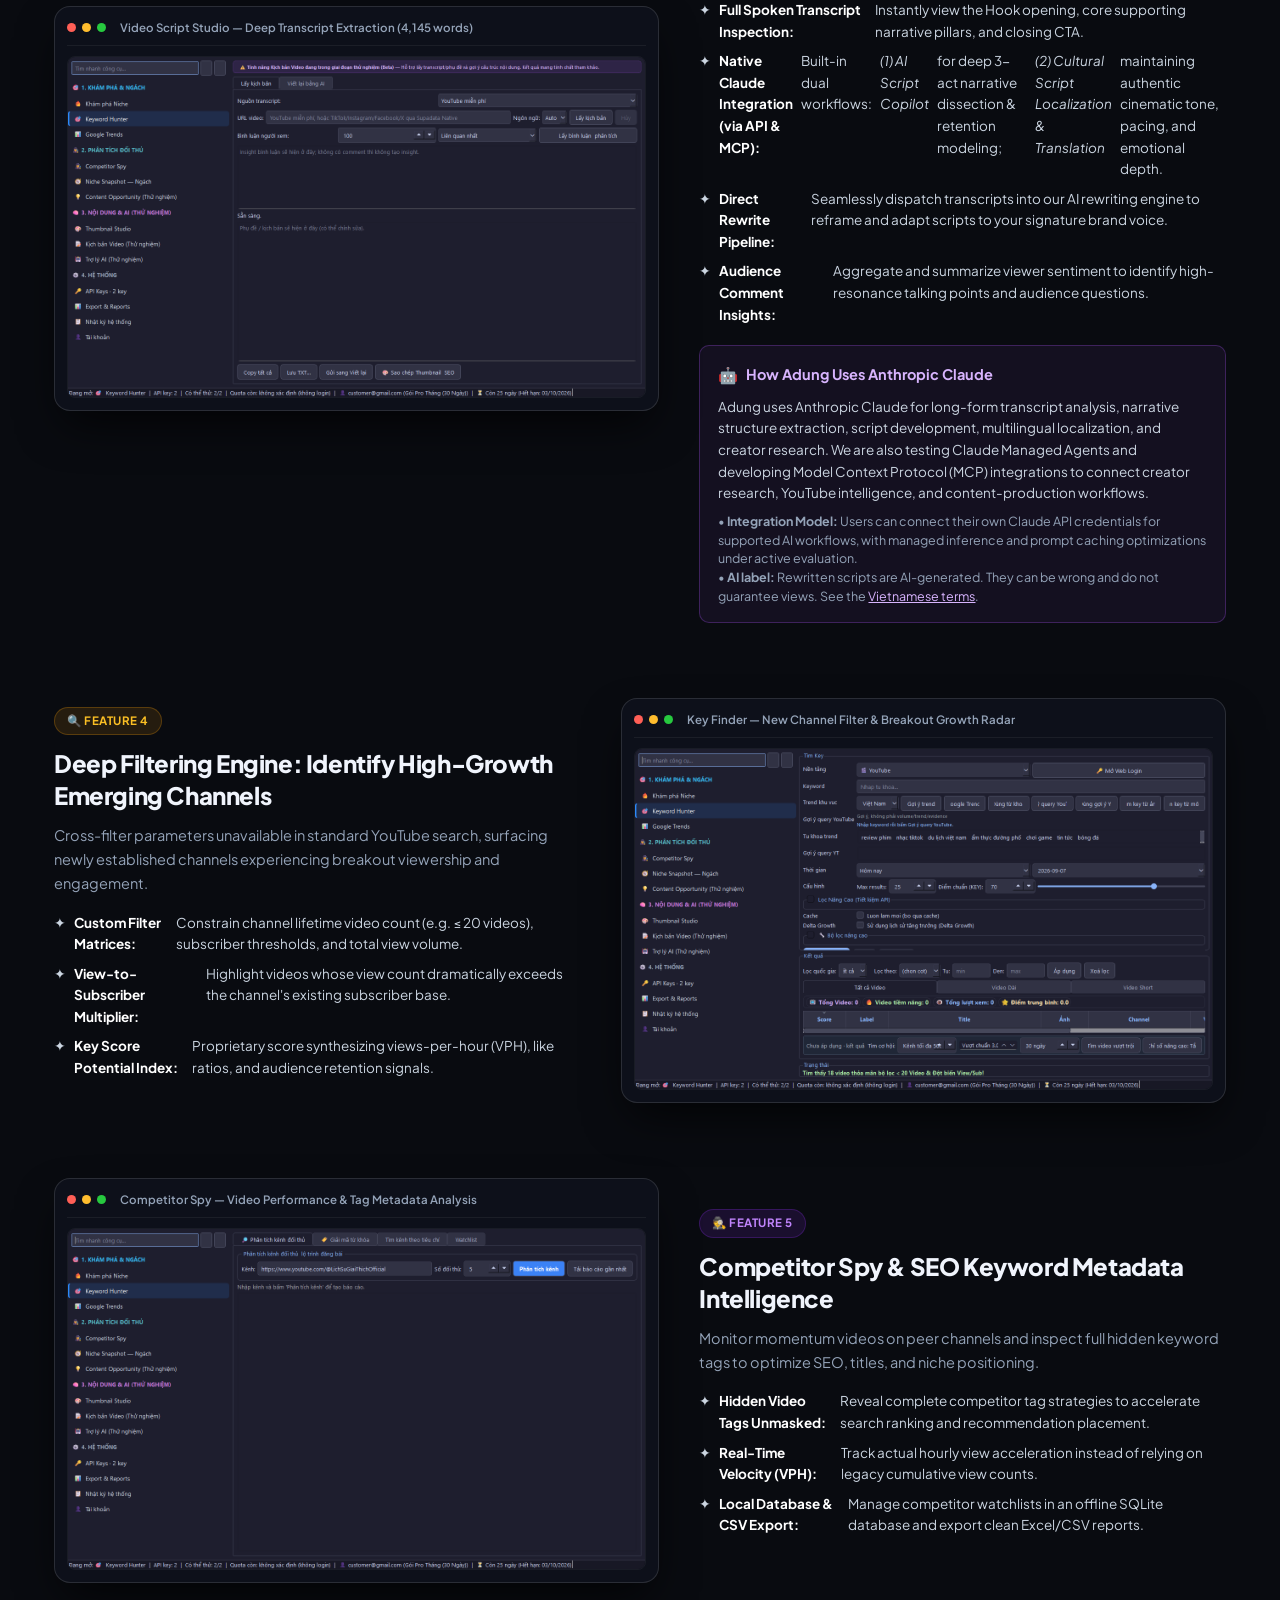
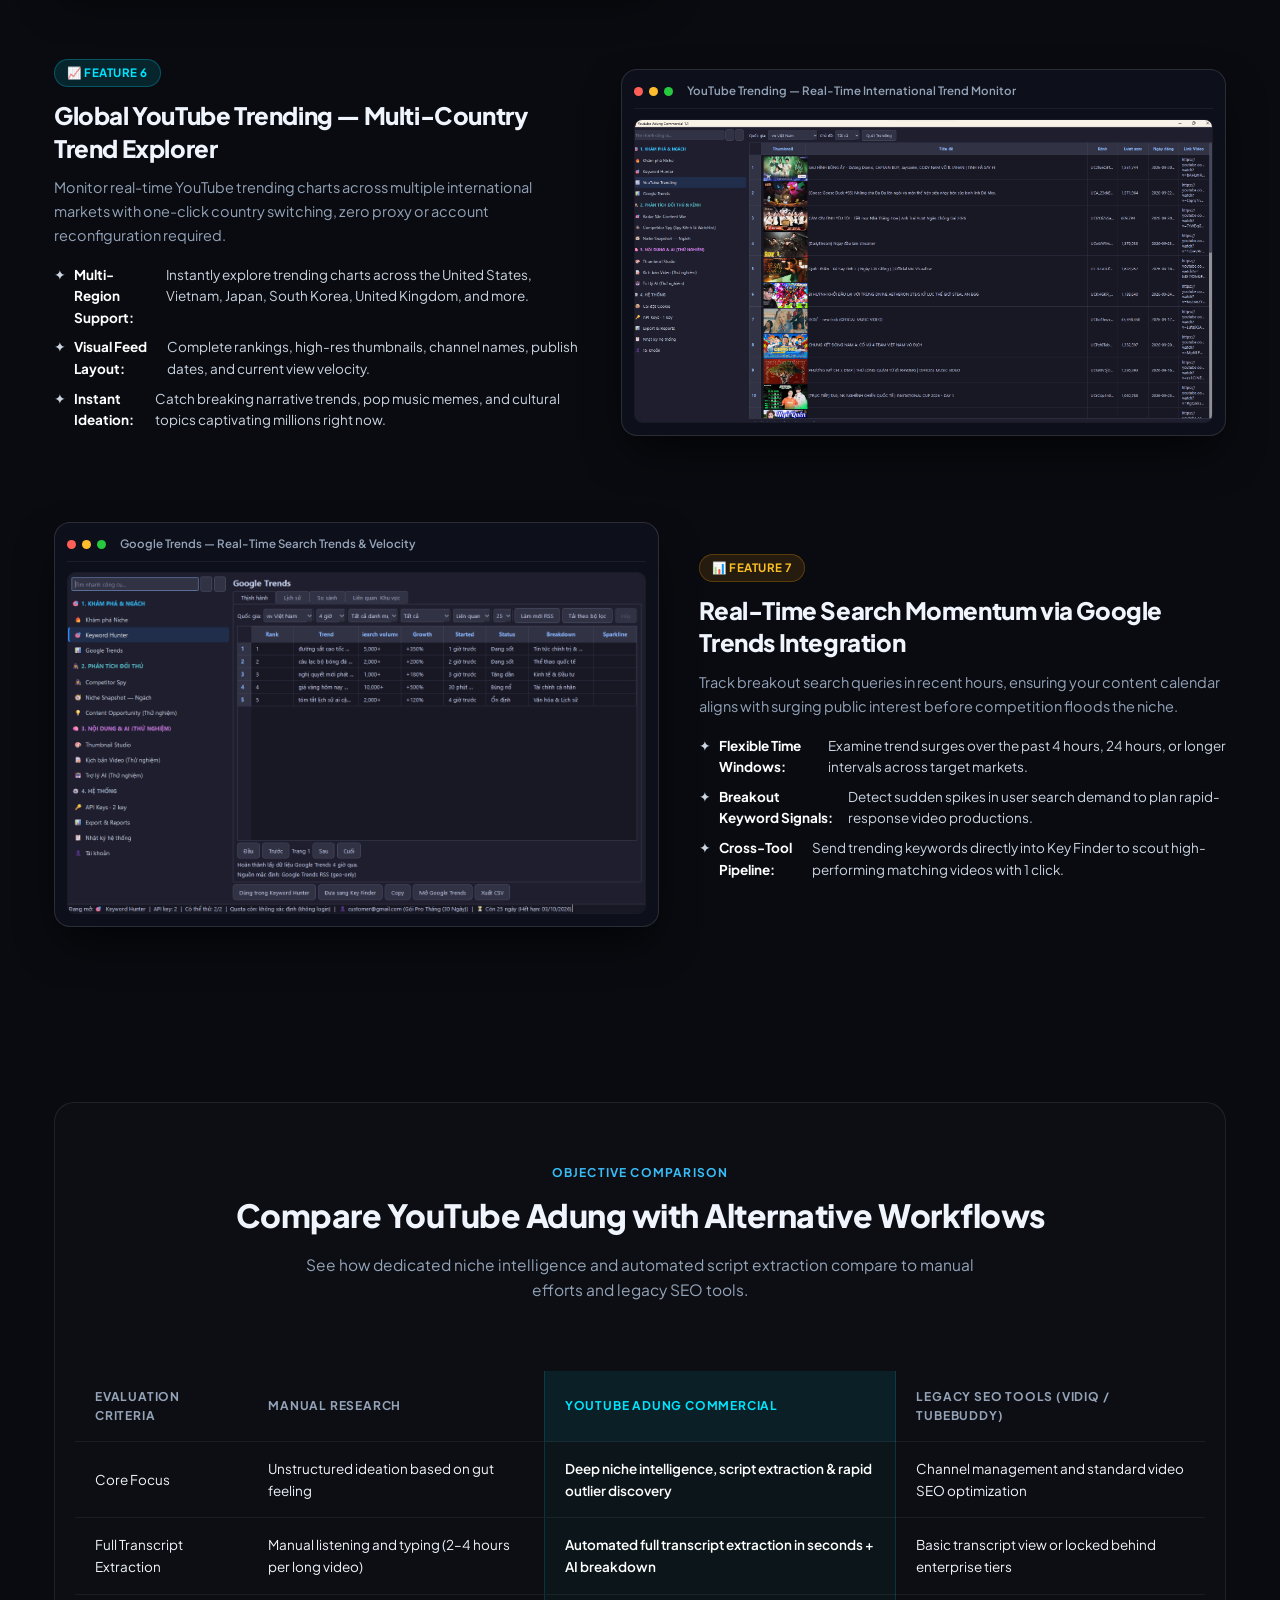
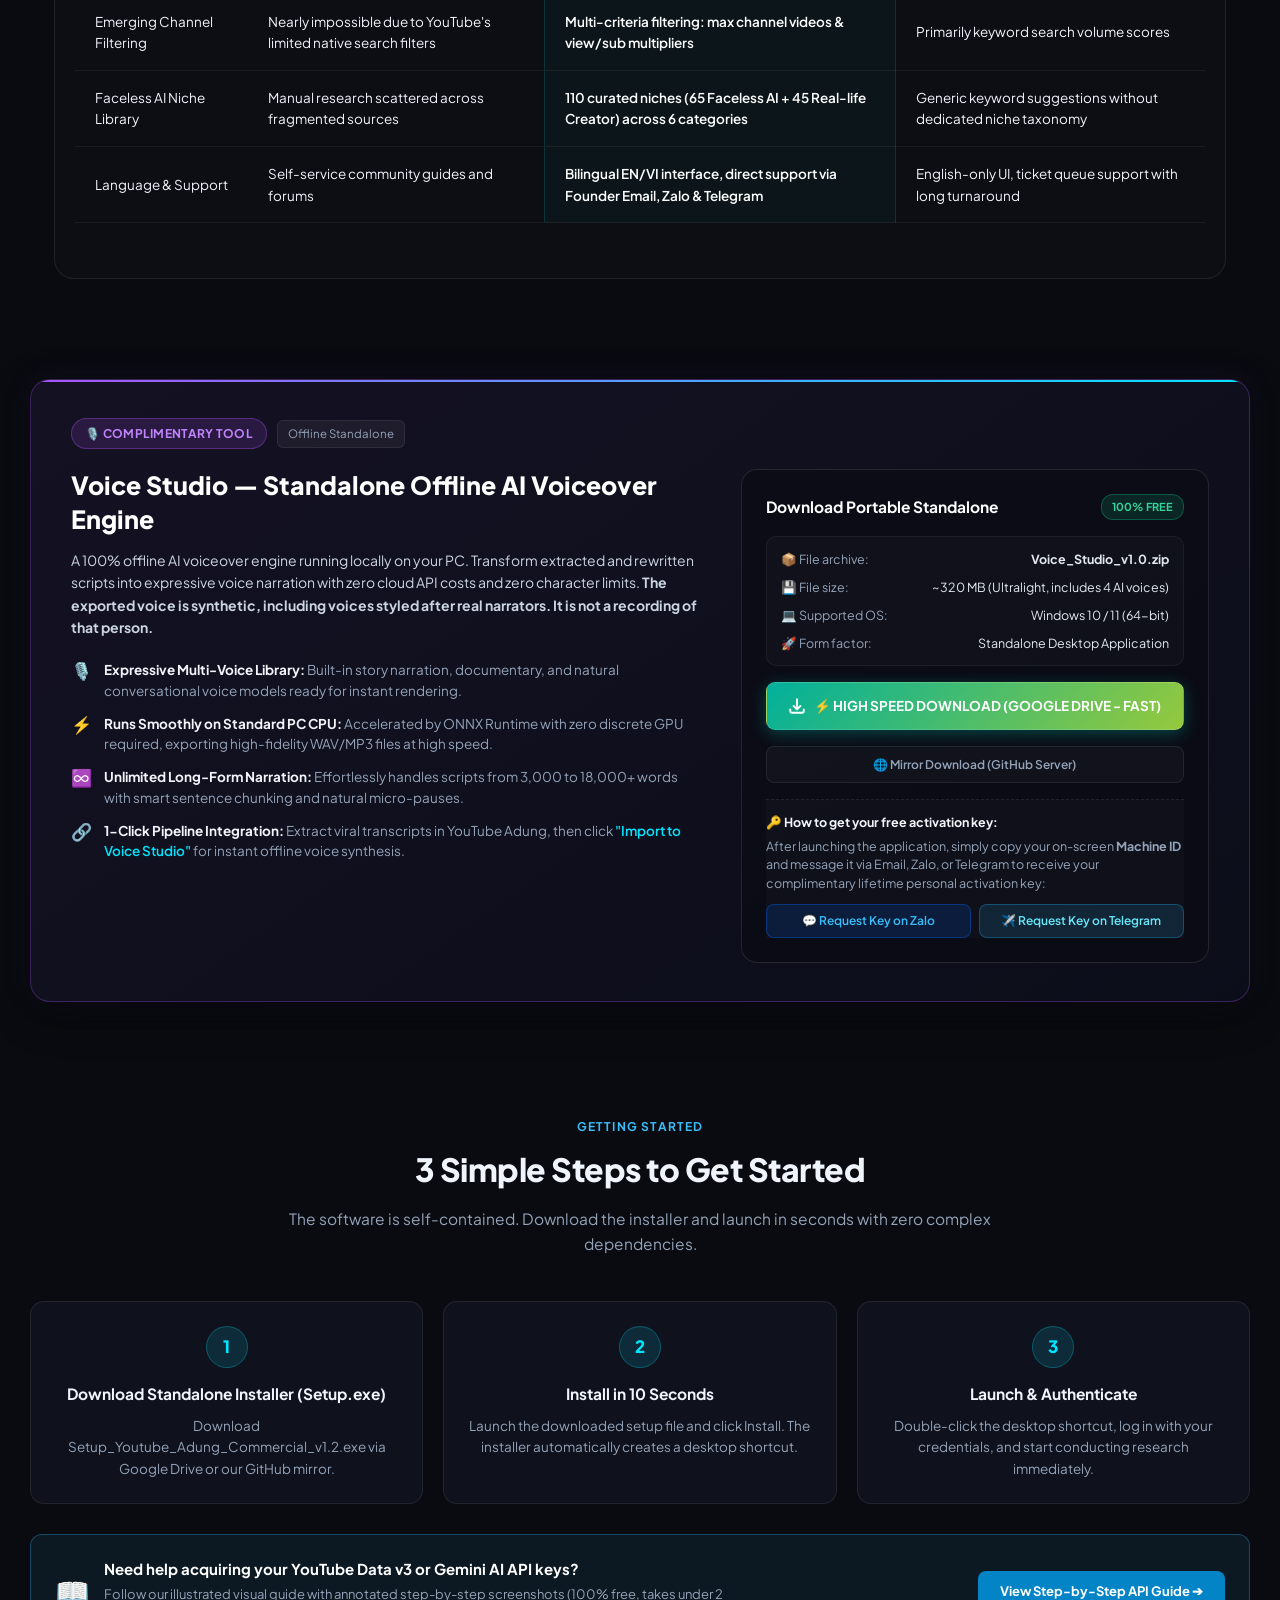
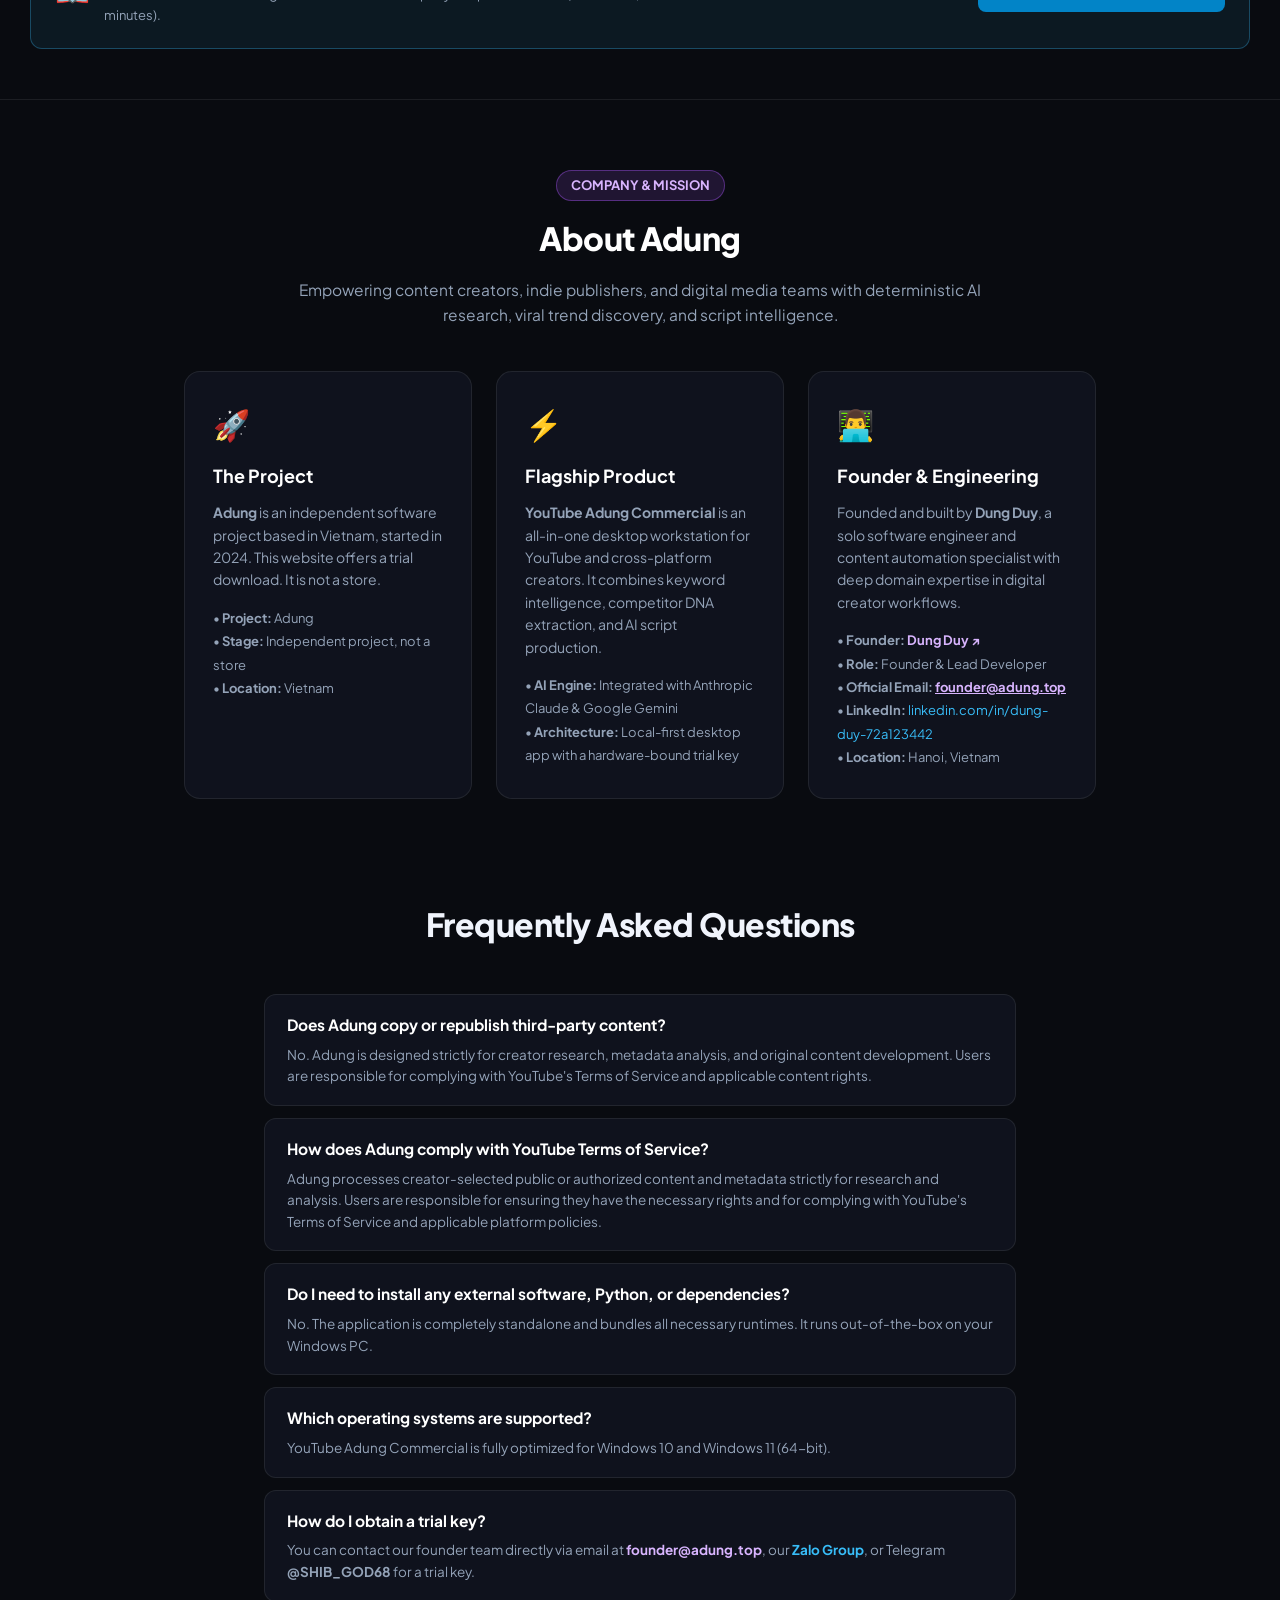
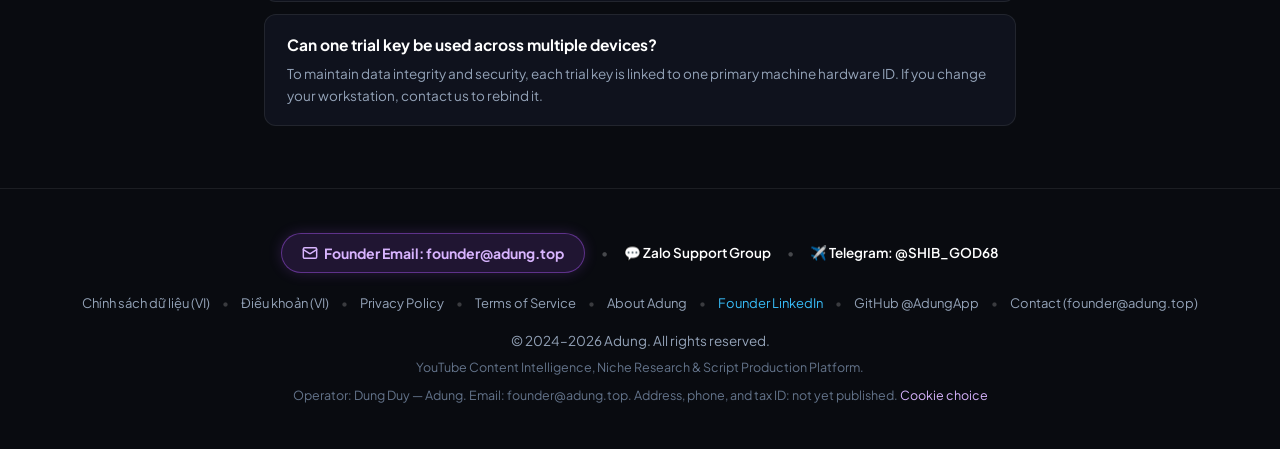
==== commit fcc13986: "docs: remove public pricing so the site stays a trial download page The live pages listed plans and " ====
--- a/index.html
+++ b/index.html
@@ -5,14 +5,14 @@
     <meta charset="UTF-8">
     <meta name="viewport" content="width=device-width, initial-scale=1.0">
     <title>Adung — AI-Powered YouTube Content Intelligence &amp; Script Production</title>
-    <meta name="description" content="Adung is an independent bootstrapped software startup based in Vietnam. Creator intelligence, YouTube niche research, and automated AI video script workflows.">
+    <meta name="description" content="Adung is an independent software project based in Vietnam. Creator intelligence, YouTube niche research, and automated AI video script workflows. Trial download page, not a store.">
     <meta name="keywords" content="Adung, YouTube Adung, YouTube Content Intelligence, YouTube Niche Research, AI Script Generator, Claude AI Integration, Creator Automation">
     <meta name="author" content="Dung Duy - Founder &amp; Lead Developer">
     <!-- Open Graph / Meta -->
     <meta property="og:type" content="website">
     <meta property="og:url" content="https://adung.top/">
     <meta property="og:title" content="Adung — AI-Powered YouTube Content Intelligence &amp; Script Production">
-    <meta property="og:description" content="Independent bootstrapped software startup empowering digital creators with deterministic video intelligence and Claude AI script generation.">
+    <meta property="og:description" content="Independent software project for digital creators: video intelligence and Claude AI script workflows. Trial download page, not a store.">
     <meta property="og:image" content="https://adung.top/assets/app_icon.png">
     <link rel="canonical" href="https://adung.top/">
     <!-- Schema.org JSON-LD for Automated Verification Crawlers -->
@@ -24,7 +24,7 @@
           "@type": "Organization",
           "@id": "https://adung.top/#organization",
           "name": "Adung",
-          "alternateName": "Adung Startup",
+          "alternateName": "Adung",
           "url": "https://adung.top/",
           "logo": "https://adung.top/assets/app_icon.png",
           "email": "founder@adung.top",
@@ -44,7 +44,7 @@
             "@type": "PostalAddress",
             "addressCountry": "VN"
           },
-          "description": "Independent bootstrapped software startup developing AI-powered YouTube content intelligence and creator workstation software."
+          "description": "Independent software project developing AI-powered YouTube content intelligence and creator workstation software. This website offers a trial download and is not a store."
         },
         {
           "@type": "SoftwareApplication",
@@ -52,11 +52,6 @@
           "name": "YouTube Adung Commercial",
           "operatingSystem": "Windows 10, Windows 11",
           "applicationCategory": "BusinessApplication",
-          "offers": {
-            "@type": "Offer",
-            "price": "0",
-            "priceCurrency": "USD"
-          },
           "publisher": {
             "@id": "https://adung.top/#organization"
           }
@@ -971,181 +966,6 @@
             color: var(--cyan);
             border-left: 1px solid rgba(0, 229, 255, 0.15);
             border-right: 1px solid rgba(0, 229, 255, 0.15);
-        }
-
-        /* PRICING SECTION */
-        .pricing-section {
-            padding: 60px 0;
-        }
-
-        .pricing-grid {
-            display: grid;
-            grid-template-columns: repeat(auto-fit, minmax(260px, 1fr));
-            gap: 22px;
-            margin-top: 36px;
-        }
-
-        .pricing-card {
-            background: var(--card-bg);
-            border: 1px solid var(--card-border);
-            border-radius: 18px;
-            padding: 30px 24px;
-            display: flex;
-            flex-direction: column;
-            position: relative;
-            transition: all 0.3s ease;
-        }
-
-        .pricing-card:hover {
-            transform: translateY(-4px);
-            border-color: rgba(255, 255, 255, 0.22);
-            box-shadow: 0 16px 36px rgba(0, 0, 0, 0.4);
-        }
-
-        .pricing-card.featured {
-            background: linear-gradient(180deg, rgba(255, 0, 85, 0.08) 0%, rgba(18, 22, 34, 0.85) 100%);
-            border: 1px solid rgba(255, 0, 85, 0.35);
-            box-shadow: 0 10px 30px rgba(255, 0, 85, 0.15);
-        }
-
-        .pricing-card.featured:hover {
-            border-color: rgba(255, 0, 85, 0.6);
-            box-shadow: 0 18px 45px rgba(255, 0, 85, 0.25);
-        }
-
-        .card-pill-tag {
-            align-self: flex-start;
-            font-size: 11px;
-            font-weight: 700;
-            padding: 4px 10px;
-            border-radius: 20px;
-            text-transform: uppercase;
-            letter-spacing: 0.5px;
-            margin-bottom: 14px;
-        }
-
-        .pill-gray { background: rgba(255, 255, 255, 0.06); color: #cbd5e1; border: 1px solid rgba(255, 255, 255, 0.12); }
-        .pill-hot { background: rgba(255, 0, 85, 0.2); color: #ff3377; border: 1px solid rgba(255, 0, 85, 0.4); }
-        .pill-save { background: rgba(245, 158, 11, 0.15); color: #fbbf24; border: 1px solid rgba(245, 158, 11, 0.3); }
-        .pill-vip { background: rgba(121, 40, 202, 0.2); color: #c084fc; border: 1px solid rgba(121, 40, 202, 0.35); }
-
-        .pricing-title {
-            font-size: 19px;
-            font-weight: 800;
-            color: #fff;
-            margin-bottom: 6px;
-        }
-
-        .pricing-price-box {
-            margin: 16px 0 12px;
-            display: flex;
-            align-items: baseline;
-            gap: 6px;
-        }
-
-        .pricing-price {
-            font-size: 34px;
-            font-weight: 800;
-            color: #fff;
-            letter-spacing: -0.5px;
-        }
-
-        .pricing-price.text-lg {
-            font-size: 28px;
-            color: #c084fc;
-        }
-
-        .pricing-period {
-            font-size: 13px;
-            color: var(--text-muted);
-            font-weight: 500;
-        }
-
-        .pricing-subnote {
-            font-size: 12.5px;
-            color: #38bdf8;
-            margin-bottom: 22px;
-            font-weight: 600;
-        }
-
-        .pricing-features {
-            list-style: none;
-            margin-bottom: 26px;
-            flex-grow: 1;
-        }
-
-        .pricing-features li {
-            font-size: 13.5px;
-            color: #cbd5e1;
-            margin-bottom: 10px;
-            display: flex;
-            align-items: flex-start;
-            gap: 8px;
-            line-height: 1.5;
-        }
-
-        .pricing-features li::before {
-            content: "✓";
-            color: #10b981;
-            font-weight: 800;
-        }
-
-        .btn-pricing {
-            display: inline-flex;
-            align-items: center;
-            justify-content: center;
-            padding: 12px 18px;
-            border-radius: 10px;
-            text-decoration: none;
-            font-weight: 700;
-            font-size: 14px;
-            text-align: center;
-            transition: all 0.2s ease;
-            width: 100%;
-        }
-
-        .btn-pricing-default {
-            background: rgba(255, 255, 255, 0.08);
-            color: #fff;
-            border: 1px solid var(--card-border);
-        }
-
-        .btn-pricing-default:hover {
-            background: rgba(255, 255, 255, 0.16);
-            border-color: rgba(255, 255, 255, 0.3);
-        }
-
-        .btn-pricing-hot {
-            background: linear-gradient(135deg, #ff0055 0%, #7928ca 100%);
-            color: #fff;
-            box-shadow: 0 4px 15px rgba(255, 0, 85, 0.35);
-            border: 1px solid rgba(255, 255, 255, 0.15);
-        }
-
-        .btn-pricing-hot:hover {
-            transform: scale(1.02);
-            box-shadow: 0 6px 20px rgba(255, 0, 85, 0.5);
-        }
-
-        .trial-callout {
-            background: rgba(16, 185, 129, 0.08);
-            border: 1px solid rgba(16, 185, 129, 0.25);
-            border-radius: 14px;
-            padding: 16px 24px;
-            text-align: center;
-            margin-top: 30px;
-            font-size: 14.5px;
-            color: #a7f3d0;
-        }
-
-        .trial-callout strong {
-            color: #fff;
-        }
-
-        .trial-callout a {
-            color: var(--cyan);
-            text-decoration: underline;
-            font-weight: 700;
         }
 
         /* 3 STEPS */
@@ -1656,7 +1476,6 @@
             <nav class="nav-menu">
                 <a href="#tinh-nang" class="nav-link">✨ Features</a>
                 <a href="#so-sanh" class="nav-link">⚖️ Comparison</a>
-                <a href="#bang-gia" class="nav-link">🏷️ Pricing</a>
                 <a href="#voice-studio" class="nav-link nav-link-voice">🎙️ Voice Studio <span class="nav-free-badge">Free</span></a>
                 <a href="huong-dan-lay-api.html" class="nav-link" target="_blank" style="color: #38bdf8; font-weight: 700;">📖 API Guide</a>
                 <a href="#huong-dan" class="nav-link">🚀 Setup</a>
@@ -1689,7 +1508,6 @@
         <!--/email_off-->
         <a href="#tinh-nang" class="nav-link">✨ Features</a>
         <a href="#so-sanh" class="nav-link">⚖️ Comparison</a>
-        <a href="#bang-gia" class="nav-link">🏷️ Pricing</a>
         <a href="huong-dan-lay-api.html" class="nav-link" target="_blank" style="color: #38bdf8; font-weight: 700;">📖 API Guide</a>
         <a href="#voice-studio" class="nav-link nav-link-voice">🎙️ Voice Studio (Free)</a>
         <a href="#huong-dan" class="nav-link">🚀 Setup</a>
@@ -2030,12 +1848,6 @@
                             <td>Generic keyword suggestions without dedicated niche taxonomy</td>
                         </tr>
                         <tr>
-                            <td>Investment / Pricing</td>
-                            <td>$0 (at the cost of dozens of manual research hours)</td>
-                            <td>Ultra affordable ($2–$6/mo) designed for indie creators &amp; small teams</td>
-                            <td>Expensive Pro/Boost plans: $49 to $99/month ($600–$1,200/year)</td>
-                        </tr>
-                        <tr>
                             <td>Language &amp; Support</td>
                             <td>Self-service community guides and forums</td>
                             <td>Bilingual EN/VI interface, direct support via Founder Email, Zalo &amp; Telegram</td>
@@ -2044,110 +1856,6 @@
                     </tbody>
                 </table>
             </div>
-        </div>
-    </section>
-
-    <!-- PRICING SECTION -->
-    <section class="container pricing-section" id="bang-gia">
-        <div class="section-header">
-            <span class="sub-badge">FLEXIBLE & AFFORDABLE PRICING</span>
-            <h2>Transparent Pricing for Solo Creators &amp; Media Teams</h2>
-            <p>All plans include full 100% access to all features, script extraction, and niche discovery engines. A 3-day free trial is available before purchase. Prices below are proposed prices. As of 3 November 2026, no paid license has been sold.</p>
-        </div>
-
-        <div class="pricing-grid">
-            <!-- GÓI 1: TUẦN -->
-            <div class="pricing-card">
-                <span class="card-pill-tag pill-gray">Quick Test</span>
-                <div class="pricing-title">Weekly Pass</div>
-                <div class="pricing-price-box">
-                    <span class="pricing-price">$2 USD</span>
-                    <span class="pricing-period">/ 7 days</span>
-                </div>
-                <div class="pricing-subnote">~49,000 VND (~$0.30/day)</div>
-                <ul class="pricing-features">
-                    <li>100% full access to all premium features</li>
-                    <li>Unlimited video transcript &amp; script extraction</li>
-                    <li>Emerging channel filter &amp; viral outlier detection</li>
-                    <li>Full library of 110 curated niches &amp; outlier radar</li>
-                    <li>Instant license activation within 5 minutes</li>
-                </ul>
-                <a href="https://zalo.me/g/m2hdhe9f76gqjuyofjxi" target="_blank" class="btn-pricing btn-pricing-default">
-                    Get Weekly Pass
-                </a>
-            </div>
-
-            <!-- GÓI 2: THÁNG (BÁN CHẠY NHẤT) -->
-            <div class="pricing-card featured">
-                <span class="card-pill-tag pill-hot">Suggested plan</span>
-                <div class="pricing-title">Monthly Pro</div>
-                <div class="pricing-price-box">
-                    <span class="pricing-price">$6 USD</span>
-                    <span class="pricing-period">/ 30 days</span>
-                </div>
-                <div class="pricing-subnote">~149,000 VND (~$0.20/day)</div>
-                <ul class="pricing-features">
-                    <li>100% full access to all premium features</li>
-                    <li>Unlimited video transcript &amp; script extraction</li>
-                    <li>Faceless AI niche libraries &amp; bilingual keyword search</li>
-                    <li>Global YouTube Trending scanner &amp; Google Trends integration</li>
-                    <li>All software updates &amp; performance patches for 30 days</li>
-                    <li>Direct 1-on-1 support via Email, Zalo &amp; Telegram</li>
-                </ul>
-                <a href="https://zalo.me/g/m2hdhe9f76gqjuyofjxi" target="_blank" class="btn-pricing btn-pricing-hot">
-                    Get Monthly Pro
-                </a>
-            </div>
-
-            <!-- GÓI 3: NĂM (TIẾT KIỆM NHẤT) -->
-            <div class="pricing-card">
-                <span class="card-pill-tag pill-save">⭐ Best Value (Save 55%)</span>
-                <div class="pricing-title">Annual License</div>
-                <div class="pricing-price-box">
-                    <span class="pricing-price">$29 USD</span>
-                    <span class="pricing-period">/ 12 months</span>
-                </div>
-                <div class="pricing-subnote">~790,000 VND (Only ~$2.40/month)</div>
-                <ul class="pricing-features">
-                    <li>Save over 55% compared to monthly renewals</li>
-                    <li>Full 365-day access with priority version updates</li>
-                    <li>Free hardware ID (HWID) transfers when upgrading PC</li>
-                    <li>Unlimited deep Excel/CSV report exports</li>
-                    <li>Complimentary Voice Studio Offline Standalone engine</li>
-                    <li>VIP priority 1-on-1 technical support</li>
-                </ul>
-                <a href="https://zalo.me/g/m2hdhe9f76gqjuyofjxi" target="_blank" class="btn-pricing btn-pricing-default">
-                    Get Annual License
-                </a>
-            </div>
-
-            <!-- GÓI 4: VĨNH VIỄN (STUDIO / ĐỘI NHÓM) -->
-            <div class="pricing-card">
-                <span class="card-pill-tag pill-vip">🏢 Studio &amp; Teams</span>
-                <div class="pricing-title">Lifetime Pass</div>
-                <div class="pricing-price-box">
-                    <span class="pricing-price text-lg">Custom</span>
-                    <span class="pricing-period">/ Lifetime</span>
-                </div>
-                <div class="pricing-subnote">Tailored for video agencies &amp; multi-seat teams</div>
-                <ul class="pricing-features">
-                    <li>One-time payment — Lifetime access with zero recurring fees</li>
-                    <li>Multi-seat volume licensing for studios &amp; agencies</li>
-                    <li>Free lifetime updates to all future major versions</li>
-                    <li>Dedicated support and custom feature requests</li>
-                </ul>
-                <!--email_off-->
-                <a href="mailto:founder@adung.top" class="btn-pricing btn-pricing-default">
-                    Contact for Studio License (founder@adung.top)
-                </a>
-                <!--/email_off-->
-            </div>
-        </div>
-
-        <div class="trial-callout">
-            <!--email_off-->
-            🎁 <strong>Want to test before purchasing?</strong> Join our <a href="https://zalo.me/g/m2hdhe9f76gqjuyofjxi" target="_blank">Zalo Support Group</a>, message Telegram <a href="https://t.me/SHIB_GOD68" target="_blank">@SHIB_GOD68</a>, or email Founder directly at <a href="mailto:founder@adung.top" style="color: #d8b4fe; font-weight: 700;">founder@adung.top</a> to get your <strong>FREE 3-DAY TRIAL LICENSE KEY</strong>!
-            <!--/email_off-->
         </div>
     </section>
 
@@ -2304,13 +2012,13 @@
             <div class="about-grid">
                 <div class="about-card">
                     <div style="font-size: 30px; margin-bottom: 14px;">🚀</div>
-                    <h3 style="font-size: 18px; font-weight: 700; color: #fff; margin-bottom: 10px;">Our Startup</h3>
+                    <h3 style="font-size: 18px; font-weight: 700; color: #fff; margin-bottom: 10px;">The Project</h3>
                     <p style="color: var(--text-muted); font-size: 14px; line-height: 1.6;">
-                        <strong>Adung</strong> is an independent bootstrapped software startup based in Vietnam, founded in 2024. We engineer high-performance creator intelligence software, bridging raw video analytics and LLM reasoning pipelines.
+                        <strong>Adung</strong> is an independent software project based in Vietnam, started in 2024. This website offers a trial download. It is not a store.
                     </p>
                     <div style="margin-top: 16px; font-size: 13px; color: #94a3b8; line-height: 1.8;">
-                        <div>• <strong>Brand / Startup:</strong> Adung</div>
-                        <div>• <strong>Stage:</strong> Independent, Bootstrapped</div>
+                        <div>• <strong>Project:</strong> Adung</div>
+                        <div>• <strong>Stage:</strong> Independent project, not a store</div>
                         <div>• <strong>Location:</strong> Vietnam</div>
                     </div>
                 </div>
@@ -2323,7 +2031,7 @@
                     </p>
                     <div style="margin-top: 16px; font-size: 13px; color: #94a3b8; line-height: 1.8;">
                         <div>• <strong>AI Engine:</strong> Integrated with Anthropic Claude &amp; Google Gemini</div>
-                        <div>• <strong>Architecture:</strong> Local-first with encrypted hardware-bound licensing</div>
+                        <div>• <strong>Architecture:</strong> Local-first desktop app with a hardware-bound trial key</div>
                     </div>
                 </div>
 
@@ -2368,14 +2076,14 @@
                 <p>YouTube Adung Commercial is fully optimized for Windows 10 and Windows 11 (64-bit).</p>
             </div>
             <div class="faq-item">
-                <h4>How do I obtain a trial license or activate a subscription?</h4>
+                <h4>How do I obtain a trial key?</h4>
                 <!--email_off-->
-                <p>You can contact our founder team directly via email at <a href="mailto:founder@adung.top" style="color: #d8b4fe; font-weight: 700; text-decoration: none;">founder@adung.top</a>, our <a href="https://zalo.me/g/m2hdhe9f76gqjuyofjxi" target="_blank" style="color: #38bdf8; font-weight: 700; text-decoration: none;">Zalo Group</a>, or Telegram <strong>@SHIB_GOD68</strong> for immediate license generation.</p>
+                <p>You can contact our founder team directly via email at <a href="mailto:founder@adung.top" style="color: #d8b4fe; font-weight: 700; text-decoration: none;">founder@adung.top</a>, our <a href="https://zalo.me/g/m2hdhe9f76gqjuyofjxi" target="_blank" style="color: #38bdf8; font-weight: 700; text-decoration: none;">Zalo Group</a>, or Telegram <strong>@SHIB_GOD68</strong> for a trial key.</p>
                 <!--/email_off-->
             </div>
             <div class="faq-item">
-                <h4>Can a single license be used across multiple devices?</h4>
-                <p>To maintain data integrity and security, each license is linked to one primary machine hardware ID. If you change your workstation, simply contact us to rebind your license in under 2 minutes.</p>
+                <h4>Can one trial key be used across multiple devices?</h4>
+                <p>To maintain data integrity and security, each trial key is linked to one primary machine hardware ID. If you change your workstation, contact us to rebind it.</p>
             </div>
         </div>
     </section>
@@ -2505,7 +2213,6 @@
                         'download': '⚡ Tải Về Cài Đặt v1.2',
                         'tinh-nang': '✨ Features Đột Phá',
                         'so-sanh': '⚖️ Comparison Phiên Bản',
-                        'bang-gia': '🏷️ Pricing Bản Quyền',
                         'voice-studio': '🎙️ Voice Studio Free Lead Magnet',
                         'huong-dan': '🚀 3 Bước Bắt Đầu & Hướng Dẫn',
                         'faq': '❓ Câu Hỏi Thường Gặp (FAQ)'
@@ -2586,27 +2293,10 @@
                         });
                     });
 
-                    // 5. Theo dõi MỌI nút bấm trên Bảng Giá (Weekly Pass, Monthly Pro, 6 Tháng, Năm, Vĩnh Viễn)
-                    document.querySelectorAll('.pricing-card').forEach(function(card) {
-                        const titleEl = card.querySelector('.pricing-title');
-                        const priceEl = card.querySelector('.pricing-price');
-                        const planBtn = card.querySelector('.btn-pricing');
-                        if (planBtn) {
-                            planBtn.addEventListener('click', function() {
-                                const planName = titleEl ? titleEl.textContent.trim() : 'Gói phần mềm';
-                                const planPrice = priceEl ? priceEl.textContent.trim() : '';
-                                gtag('event', 'select_pricing_plan', {
-                                    plan_name: planName,
-                                    plan_price: planPrice
-                                });
-                            });
-                        }
-                    });
-
                     // 6. Theo dõi MỌI nút liên hệ tư vấn (Zalo, Telegram) trên toàn bộ trang
                     document.querySelectorAll('a[href*="zalo.me"]').forEach(function(btn) {
                         btn.addEventListener('click', function() {
-                            const pos = btn.closest('#voice-studio') ? 'Voice Studio' : (btn.closest('#bang-gia') ? 'Bảng Giá' : (btn.closest('header') ? 'Header' : 'Chân Trang'));
+                            const pos = btn.closest('#voice-studio') ? 'Voice Studio' : (btn.closest('header') ? 'Header' : 'Chân Trang');
                             gtag('event', 'contact_zalo_click', {
                                 position: pos,
                                 contact_url: btn.href
@@ -2616,7 +2306,7 @@
 
                     document.querySelectorAll('a[href*="t.me"]').forEach(function(btn) {
                         btn.addEventListener('click', function() {
-                            const pos = btn.closest('#voice-studio') ? 'Voice Studio' : (btn.closest('#bang-gia') ? 'Bảng Giá' : (btn.closest('header') ? 'Header' : 'Chân Trang'));
+                            const pos = btn.closest('#voice-studio') ? 'Voice Studio' : (btn.closest('header') ? 'Header' : 'Chân Trang');
                             gtag('event', 'contact_telegram_click', {
                                 position: pos,
                                 contact_url: btn.href
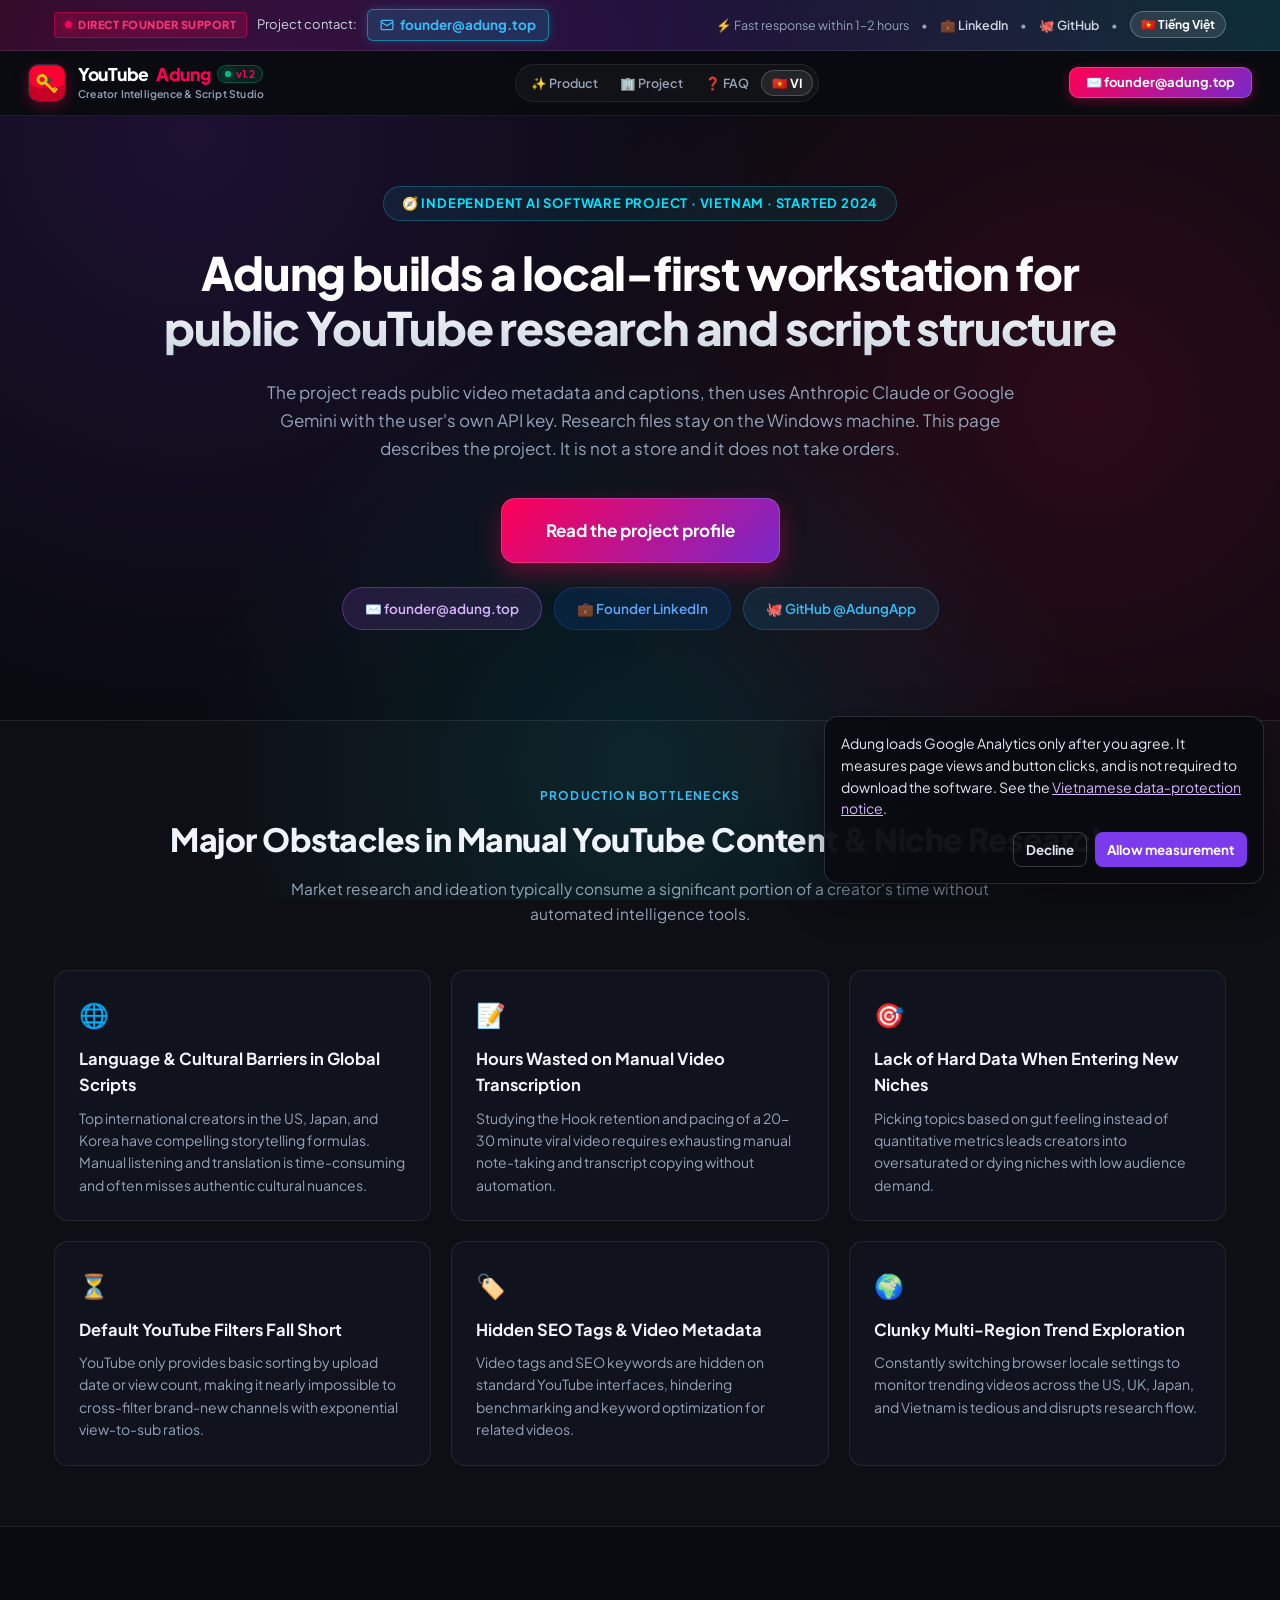
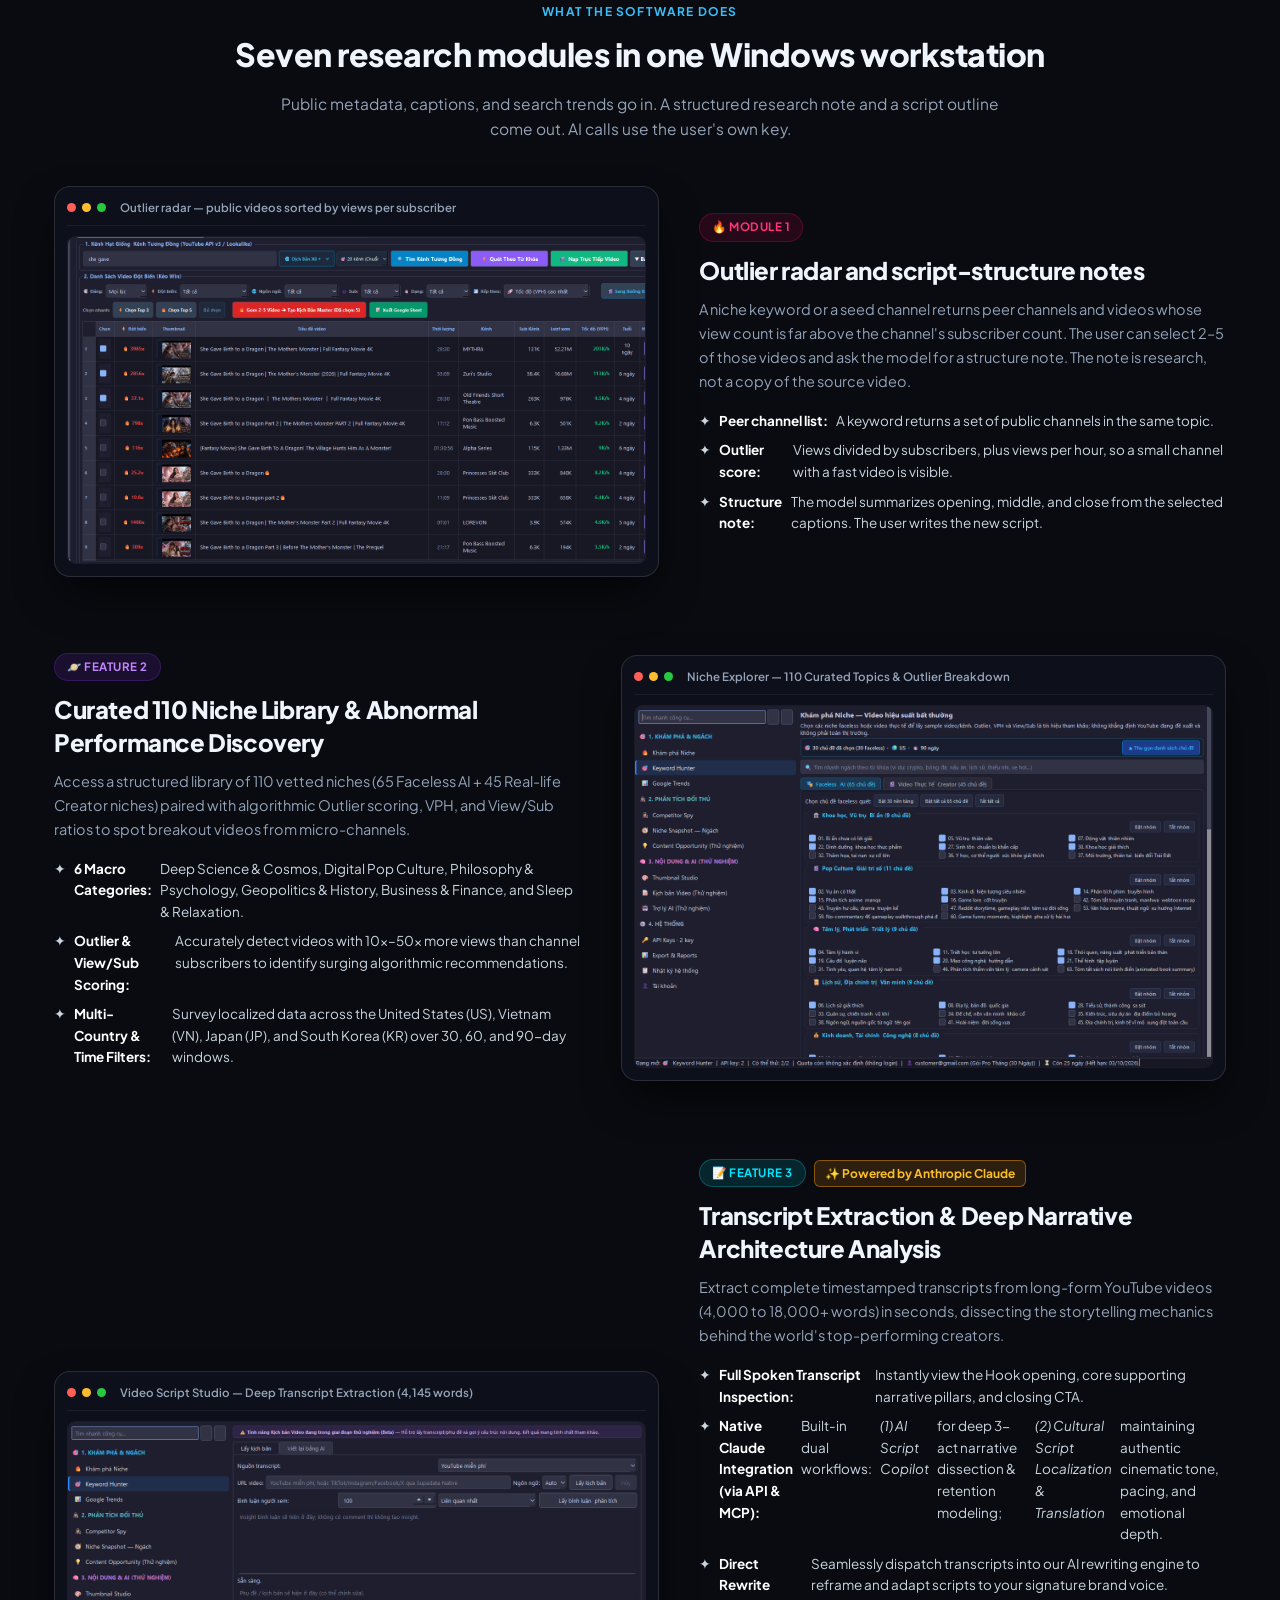
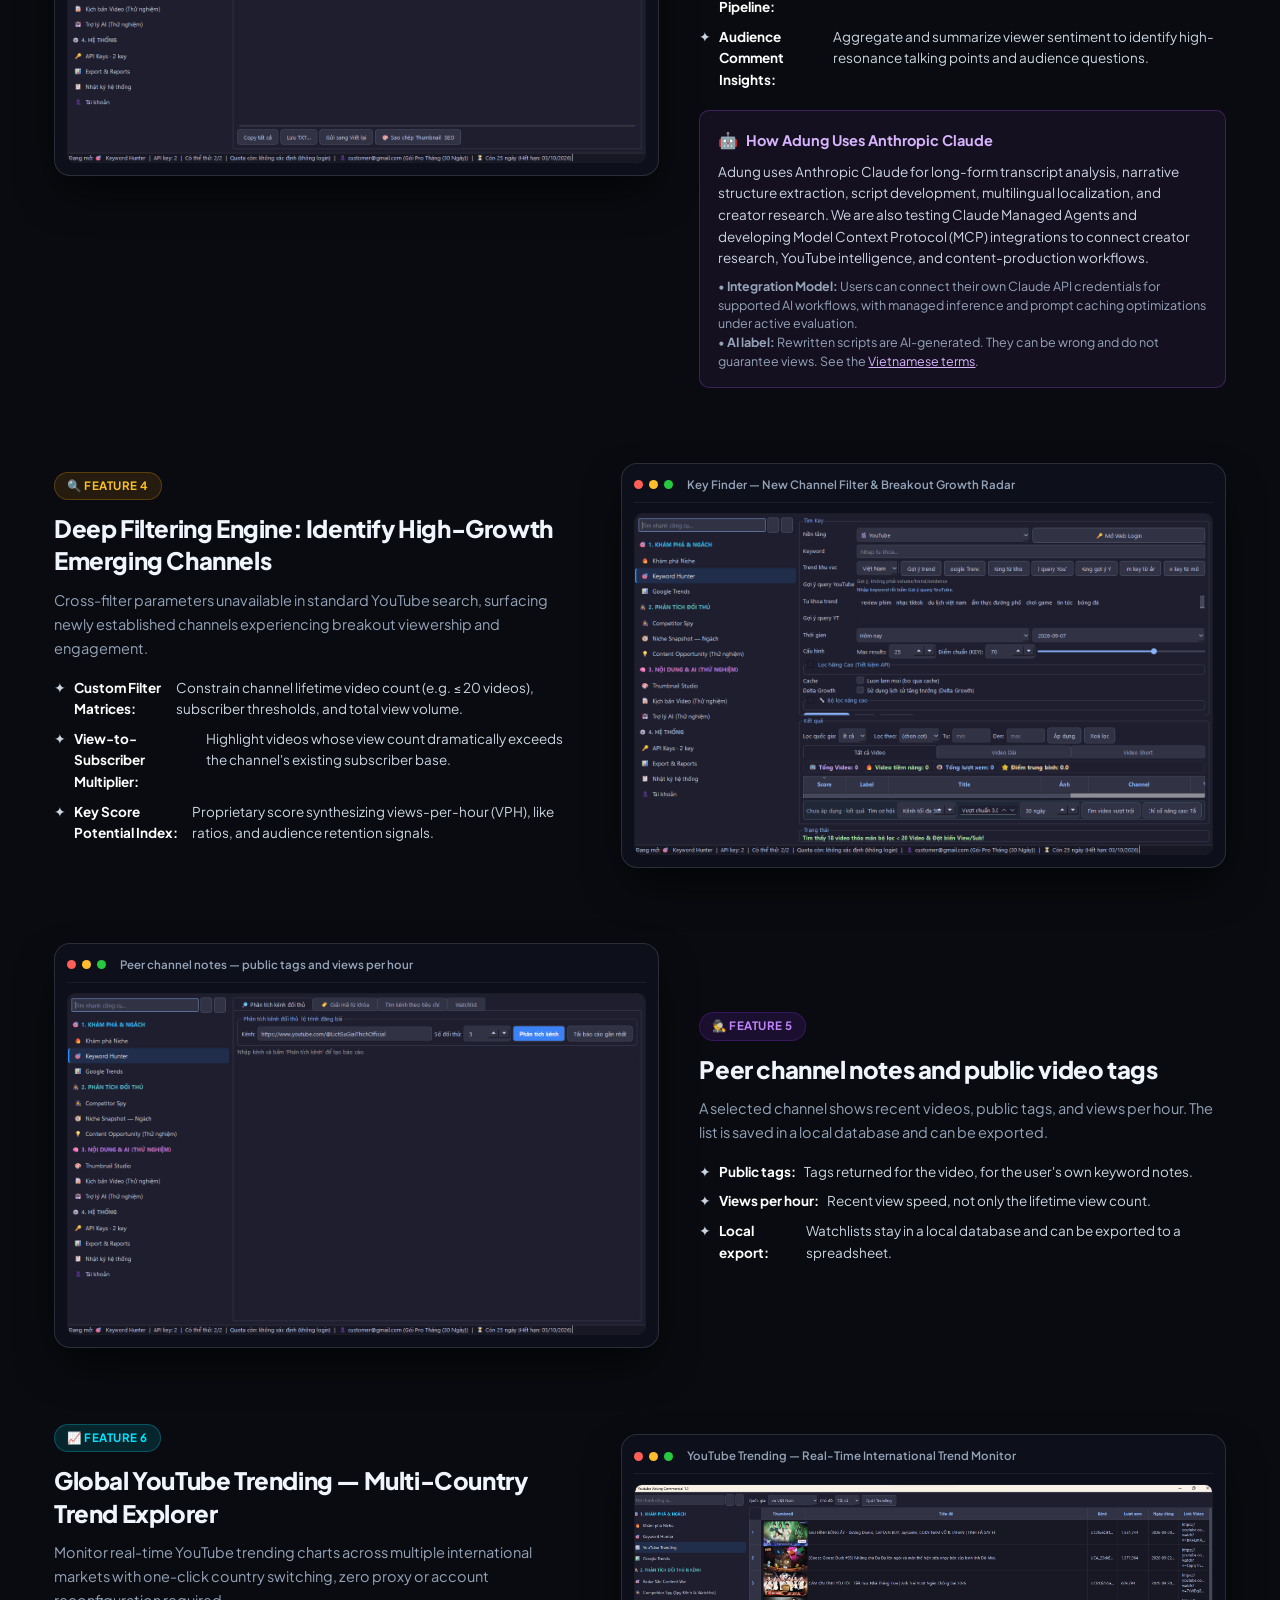
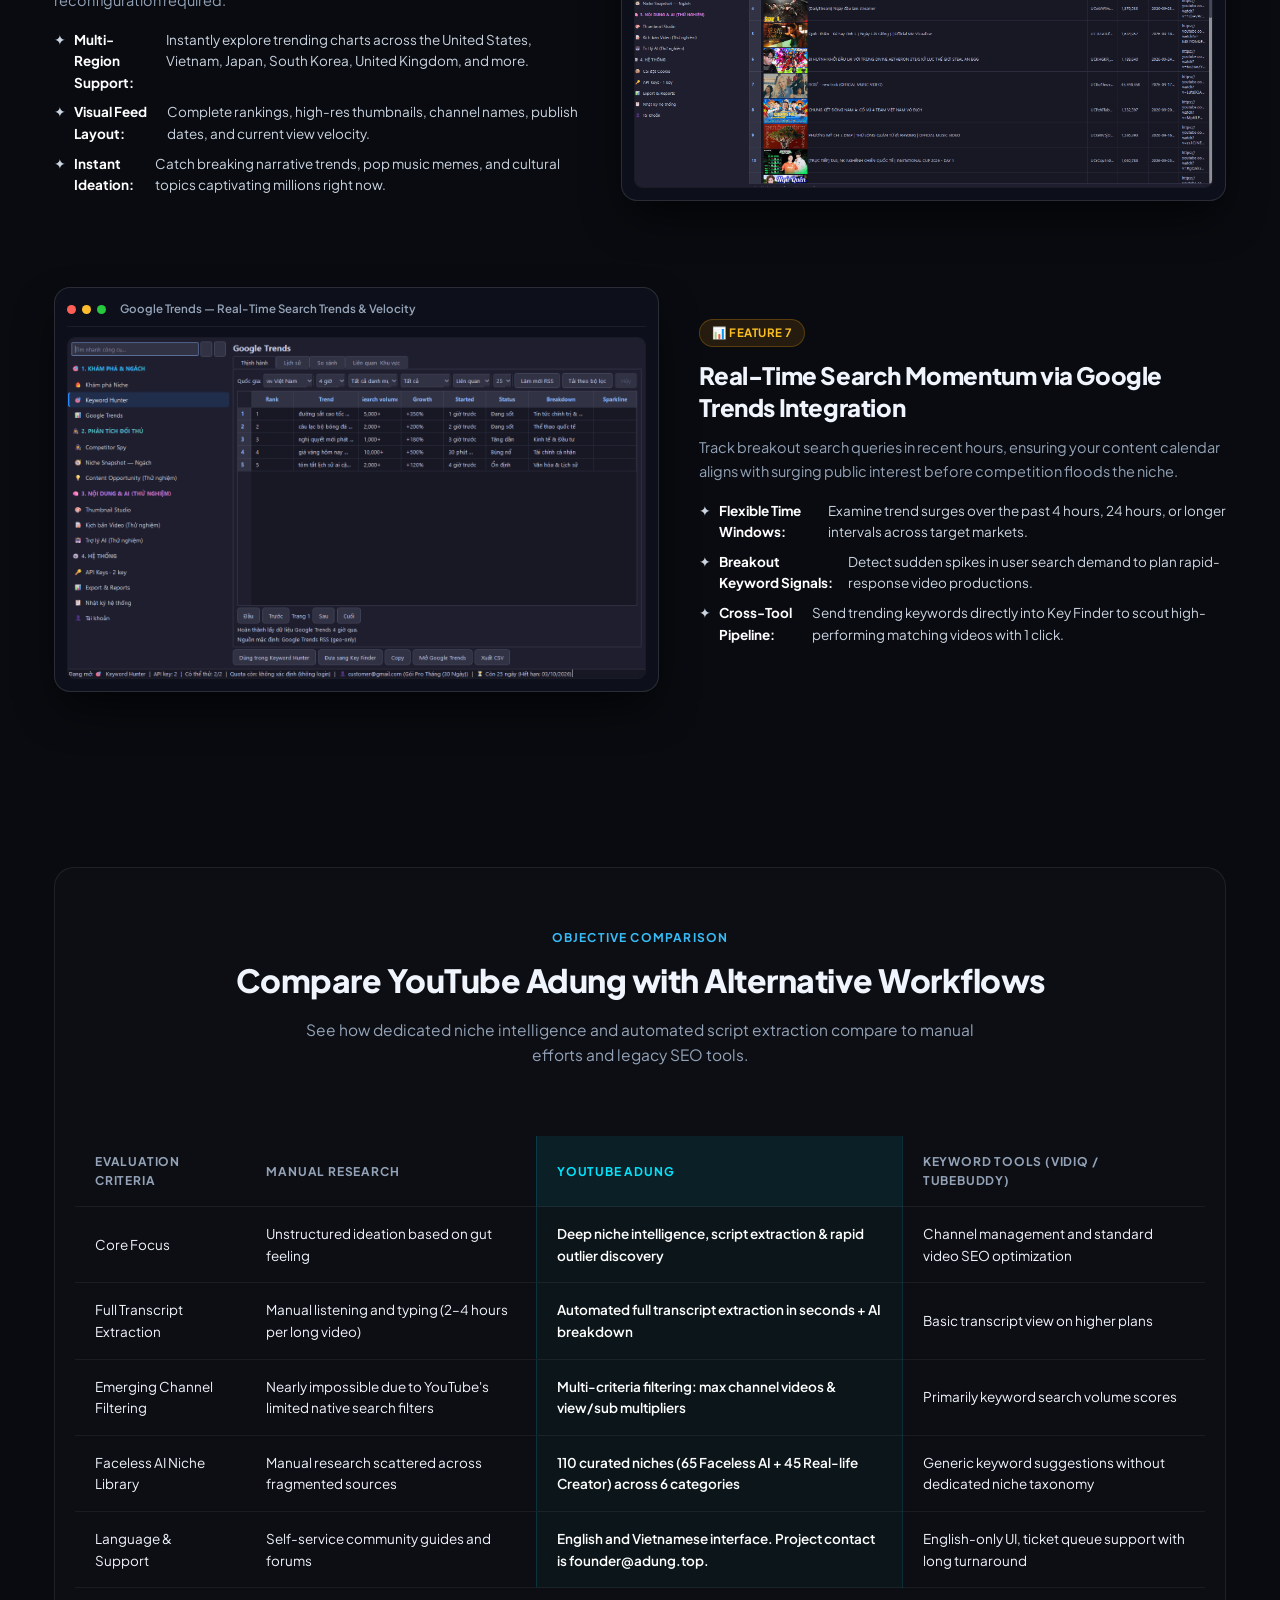
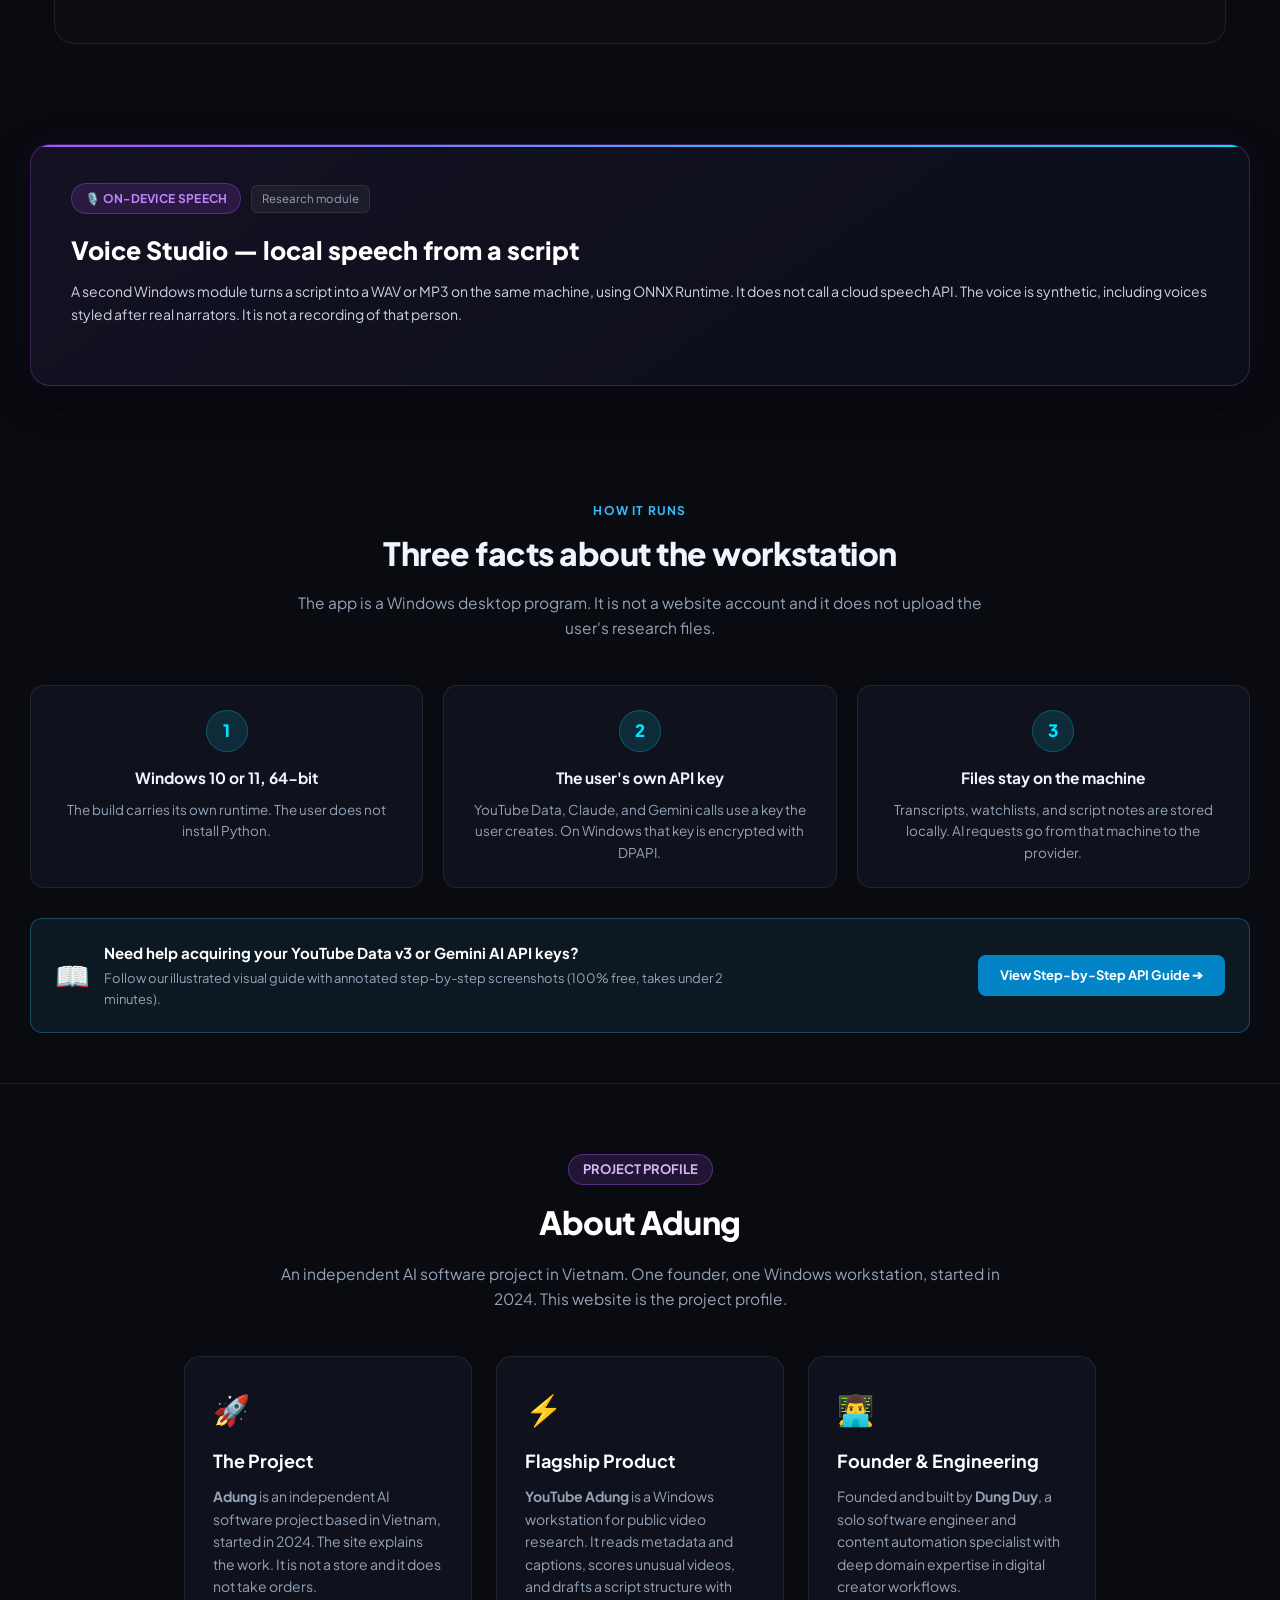
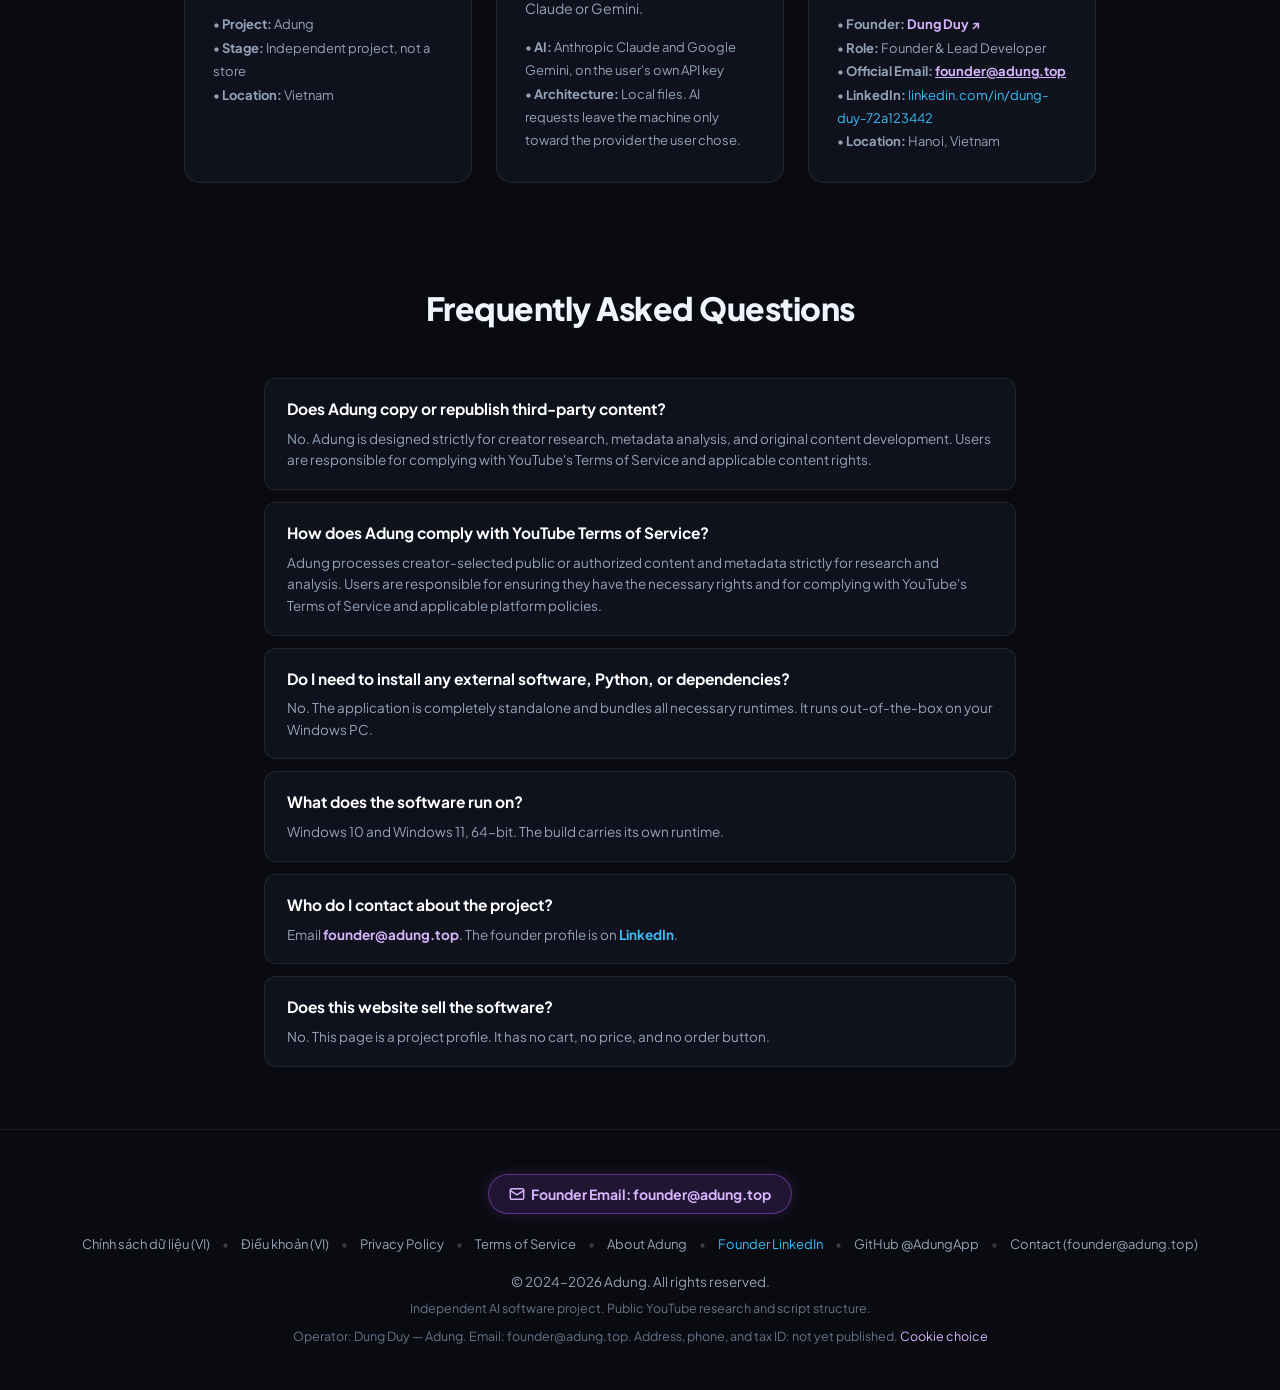
==== commit 58d476c2: "docs: turn the English page into a project profile Hide installer, Zalo, and Telegram links from the" ====
--- a/index.html
+++ b/index.html
@@ -5,14 +5,14 @@
     <meta charset="UTF-8">
     <meta name="viewport" content="width=device-width, initial-scale=1.0">
     <title>Adung — AI-Powered YouTube Content Intelligence &amp; Script Production</title>
-    <meta name="description" content="Adung is an independent software project based in Vietnam. Creator intelligence, YouTube niche research, and automated AI video script workflows. Trial download page, not a store.">
+    <meta name="description" content="Adung is an independent AI software project in Vietnam. It builds a local-first creator workstation for YouTube research and script structure, using Claude and Gemini with the user's own API key.">
     <meta name="keywords" content="Adung, YouTube Adung, YouTube Content Intelligence, YouTube Niche Research, AI Script Generator, Claude AI Integration, Creator Automation">
     <meta name="author" content="Dung Duy - Founder &amp; Lead Developer">
     <!-- Open Graph / Meta -->
     <meta property="og:type" content="website">
     <meta property="og:url" content="https://adung.top/">
     <meta property="og:title" content="Adung — AI-Powered YouTube Content Intelligence &amp; Script Production">
-    <meta property="og:description" content="Independent software project for digital creators: video intelligence and Claude AI script workflows. Trial download page, not a store.">
+    <meta property="og:description" content="Independent AI software project in Vietnam. Local-first YouTube research and script structure, with Claude and Gemini on the user's own API key.">
     <meta property="og:image" content="https://adung.top/assets/app_icon.png">
     <link rel="canonical" href="https://adung.top/">
     <!-- Schema.org JSON-LD for Automated Verification Crawlers -->
@@ -44,12 +44,12 @@
             "@type": "PostalAddress",
             "addressCountry": "VN"
           },
-          "description": "Independent software project developing AI-powered YouTube content intelligence and creator workstation software. This website offers a trial download and is not a store."
+          "description": "Independent AI software project in Vietnam. Builds a local-first creator workstation for public YouTube research and script structure."
         },
         {
           "@type": "SoftwareApplication",
           "@id": "https://adung.top/#software",
-          "name": "YouTube Adung Commercial",
+          "name": "YouTube Adung",
           "operatingSystem": "Windows 10, Windows 11",
           "applicationCategory": "BusinessApplication",
           "publisher": {
@@ -1428,7 +1428,7 @@
         <div class="container top-bar-inner">
             <div class="top-bar-left">
                 <span class="top-bar-badge"><span class="top-bar-badge-dot"></span>DIRECT FOUNDER SUPPORT</span>
-                <span>Founder &amp; Partnership Email:</span>
+                <span>Project contact:</span>
                 <!--email_off-->
                 <a href="mailto:founder@adung.top" class="top-bar-email" title="Send an email directly to the Founder">
                     <svg width="14" height="14" viewBox="0 0 24 24" fill="none" stroke="currentColor" stroke-width="2.2" stroke-linecap="round" stroke-linejoin="round">
@@ -1441,10 +1441,6 @@
             </div>
             <div class="top-bar-right">
                 <span>⚡ Fast response within 1–2 hours</span>
-                <span>•</span>
-                <a href="https://zalo.me/g/m2hdhe9f76gqjuyofjxi" target="_blank" class="top-bar-link">💬 Zalo Support</a>
-                <span>•</span>
-                <a href="https://t.me/SHIB_GOD68" target="_blank" class="top-bar-link">✈️ Telegram</a>
                 <span>•</span>
                 <a href="https://www.linkedin.com/in/dung-duy-72a123442/" target="_blank" class="top-bar-link" title="Founder LinkedIn Profile">💼 LinkedIn</a>
                 <span>•</span>
@@ -1474,28 +1470,15 @@
 
             <!-- QUICK ACCESS TABS -->
             <nav class="nav-menu">
-                <a href="#tinh-nang" class="nav-link">✨ Features</a>
-                <a href="#so-sanh" class="nav-link">⚖️ Comparison</a>
-                <a href="#voice-studio" class="nav-link nav-link-voice">🎙️ Voice Studio <span class="nav-free-badge">Free</span></a>
-                <a href="huong-dan-lay-api.html" class="nav-link" target="_blank" style="color: #38bdf8; font-weight: 700;">📖 API Guide</a>
-                <a href="#huong-dan" class="nav-link">🚀 Setup</a>
-                <a href="#about" class="nav-link">🏢 About</a>
+                <a href="#tinh-nang" class="nav-link">✨ Product</a>
+                <a href="#about" class="nav-link">🏢 Project</a>
                 <a href="#faq" class="nav-link">❓ FAQ</a>
                 <a href="vi.html" class="nav-link" style="color: #fff; font-weight: 700; background: rgba(255,255,255,0.08); border-radius: 20px; padding: 2px 10px; border: 1px solid rgba(255,255,255,0.2);">🇻🇳 VI</a>
             </nav>
 
             <div class="header-actions">
-                <a href="#download" class="btn-download-quick">
-                    <svg width="15" height="15" fill="none" stroke="currentColor" stroke-width="2.5" viewBox="0 0 24 24">
-                        <path stroke-linecap="round" stroke-linejoin="round" d="M3 16.5v2.25A2.25 2.25 0 005.25 21h13.5A2.25 2.25 0 0021 18.75V16.5M16.5 12L12 16.5m0 0L7.5 12m4.5 4.5V3"></path>
-                    </svg>
-                    <span>Download Now</span>
-                </a>
-                <a href="https://zalo.me/g/m2hdhe9f76gqjuyofjxi" target="_blank" class="btn-contact-header btn-zalo-header" title="Join our Zalo support group">
-                    💬 Zalo Support
-                </a>
-                <a href="https://t.me/SHIB_GOD68" target="_blank" class="btn-contact-header btn-tele-header" title="Contact Telegram directly @SHIB_GOD68">
-                    ✈️ Telegram
+                <a href="mailto:founder@adung.top" class="btn-download-quick">
+                    <span>✉️ founder@adung.top</span>
                 </a>
             </div>
         </div>
@@ -1506,60 +1489,34 @@
         <!--email_off-->
         <a href="mailto:founder@adung.top" class="nav-link" style="color: #d8b4fe; font-weight: 700; border: 1px solid rgba(168,85,247,0.4); background: rgba(168,85,247,0.14);">✉️ founder@adung.top</a>
         <!--/email_off-->
-        <a href="#tinh-nang" class="nav-link">✨ Features</a>
-        <a href="#so-sanh" class="nav-link">⚖️ Comparison</a>
-        <a href="huong-dan-lay-api.html" class="nav-link" target="_blank" style="color: #38bdf8; font-weight: 700;">📖 API Guide</a>
-        <a href="#voice-studio" class="nav-link nav-link-voice">🎙️ Voice Studio (Free)</a>
-        <a href="#huong-dan" class="nav-link">🚀 Setup</a>
+        <a href="#tinh-nang" class="nav-link">✨ Product</a>
+        <a href="#about" class="nav-link">🏢 Project</a>
         <a href="#faq" class="nav-link">❓ FAQ</a>
-        <a href="#download" class="nav-link nav-link-dl">
-            <svg width="12" height="12" fill="none" stroke="currentColor" stroke-width="2.5" viewBox="0 0 24 24" style="display:inline-block; vertical-align:middle; margin-right:3px;">
-                <path stroke-linecap="round" stroke-linejoin="round" d="M3 16.5v2.25A2.25 2.25 0 005.25 21h13.5A2.25 2.25 0 0021 18.75V16.5M16.5 12L12 16.5m0 0L7.5 12m4.5 4.5V3"></path>
-            </svg>
-            Download
-        </a>
+        <a href="vi.html" class="nav-link nav-link-dl">🇻🇳 Vietnamese</a>
     </nav>
 
     <!-- HERO SECTION -->
-    <section class="hero" id="download">
+    <section class="hero" id="project">
         <div class="container">
-            <div class="tagline">🧭 NEXT-GEN YOUTUBE NICHE RESEARCH & SCRIPT INTELLIGENCE</div>
-            <h1>Reduce Manual Research Time on Video Topic Discovery &amp; Script Optimization</h1>
-            <p>Engineered for Creators, Media Agencies &amp; Video Production Teams: Explore 110 curated niche libraries (65 Faceless AI + 45 Real-life Creator niches), extract full video transcripts to analyze viral storytelling architectures, measure real-time growth velocity (VPH), and track multi-region trends with publicly available trend and performance data.</p>
+            <div class="tagline">🧭 INDEPENDENT AI SOFTWARE PROJECT · VIETNAM · STARTED 2024</div>
+            <h1>Adung builds a local-first workstation for public YouTube research and script structure</h1>
+            <p>The project reads public video metadata and captions, then uses Anthropic Claude or Google Gemini with the user's own API key. Research files stay on the Windows machine. This page describes the project. It is not a store and it does not take orders.</p>
 
             <div class="cta-box">
-                <a id="download-btn" href="https://drive.google.com/file/d/11K-27Hlk_PLbA05L8D087sjsTE-plGSR/view?usp=sharing" target="_blank" class="btn-download-primary">
-                    <svg fill="none" stroke="currentColor" stroke-width="2.5" viewBox="0 0 24 24">
-                        <path stroke-linecap="round" stroke-linejoin="round" d="M3 16.5v2.25A2.25 2.25 0 005.25 21h13.5A2.25 2.25 0 0021 18.75V16.5M16.5 12L12 16.5m0 0L7.5 12m4.5 4.5V3"></path>
-                    </svg>
-                    ⚡ DOWNLOAD STANDALONE SETUP v1.2 (GOOGLE DRIVE - 5S)
+                <a href="#about" class="btn-download-primary">
+                    Read the project profile
                 </a>
-
-                <div style="margin-top: 10px; display: flex; gap: 8px; justify-content: center; flex-wrap: wrap;">
-                    <a href="https://github.com/AdungApp/youtube-adung/releases/download/v1.2/Setup_Youtube_Adung_Commercial_v1.2.exe" target="_blank" style="display:inline-flex; align-items:center; gap:6px; font-size:12.5px; font-weight:600; color:#94a3b8; text-decoration:none; padding:7px 16px; border-radius:20px; background:rgba(255,255,255,0.04); border:1px solid rgba(255,255,255,0.08); transition:all 0.2s;">
-                        <span>🌐 International Mirror (GitHub Official Releases)</span>
-                    </a>
-                </div>
-
-                <div class="meta-specs">
-                    <span>📦 Version: <strong>Commercial v1.2</strong></span>
-                    <span>•</span>
-                    <span>💿 Size: <strong>107 MB (Auto Installer)</strong></span>
-                    <span>•</span>
-                    <span>💻 Windows 10 &amp; 11 (64-bit)</span>
-                </div>
-
                 <div class="contact-pill-box">
                     <!--email_off-->
-                    <a href="mailto:founder@adung.top" class="contact-pill pill-email" title="Email Founder directly">
-                        ✉️ Founder Email: <strong>founder@adung.top</strong>
+                    <a href="mailto:founder@adung.top" class="contact-pill pill-email" title="Email the founder">
+                        ✉️ founder@adung.top
                     </a>
                     <!--/email_off-->
-                    <a href="https://zalo.me/g/m2hdhe9f76gqjuyofjxi" target="_blank" class="contact-pill pill-zalo">
-                        💬 Join Zalo Group for Free Trial Key
+                    <a href="https://www.linkedin.com/in/dung-duy-72a123442/" target="_blank" class="contact-pill pill-zalo">
+                        💼 Founder LinkedIn
                     </a>
-                    <a href="https://t.me/SHIB_GOD68" target="_blank" class="contact-pill pill-tele">
-                        ✈️ Telegram Direct: <strong>@SHIB_GOD68</strong>
+                    <a href="https://github.com/AdungApp" target="_blank" class="contact-pill pill-tele">
+                        🐙 GitHub @AdungApp
                     </a>
                 </div>
             </div>
@@ -1614,21 +1571,21 @@
     <section class="weapons-section" id="tinh-nang">
         <div class="container">
             <div class="section-header">
-                <span class="sub-badge">PROVEN BATTLE-TESTED CAPABILITIES</span>
-                <h2>7 Powerful Features to Uncover Viral Niches & Build Master Scripts</h2>
-                <p>End-to-end intelligence: from outlier viral video discovery and transcript extraction to multi-region predictive analytics.</p>
+                <span class="sub-badge">WHAT THE SOFTWARE DOES</span>
+                <h2>Seven research modules in one Windows workstation</h2>
+                <p>Public metadata, captions, and search trends go in. A structured research note and a script outline come out. AI calls use the user's own key.</p>
             </div>
 
             <!-- TÍNH NĂNG 1: RADAR SĂN KÈO WIN & HỢP NHẤT KỊCH BẢN MASTER -->
             <div class="weapon-item">
                 <div class="weapon-info">
-                    <span class="weapon-tag tag-red">🔥 FEATURE 1 — EXCLUSIVE RADAR</span>
-                    <h3>Viral Outlier Radar &amp; Master Script Remake Engine</h3>
-                    <p>Enter any niche keyword or seed channel link: our algorithm automatically scans global competitor networks, isolates videos with view-to-subscriber ratios over 50x–3,985x (Outlier Extreme), and allows you to merge 2–5 winning videos into a cohesive, high-retention Master Script.</p>
+                    <span class="weapon-tag tag-red">🔥 MODULE 1</span>
+                    <h3>Outlier radar and script-structure notes</h3>
+                    <p>A niche keyword or a seed channel returns peer channels and videos whose view count is far above the channel's subscriber count. The user can select 2–5 of those videos and ask the model for a structure note. The note is research, not a copy of the source video.</p>
                     <ul class="weapon-bullets">
-                        <li>✦ <strong>Lookalike Seed Channel Network:</strong> Enter any niche keyword to automatically discover and benchmark 20–50 high-performing peer channels being recommended globally.</li>
-                        <li>✦ <strong>Outlier Extreme Algorithm:</strong> Filter videos where views exceed subscriber count by 50x up to 3,000x+ alongside real-time velocity metrics (VPH up to 200,000 views/hour).</li>
-                        <li>✦ <strong>Master Script Synthesis:</strong> Aggregate the top 3–5 viral videos in any niche to extract and synthesize their core narrative structures into a standout remake script that outperforms any single competitor.</li>
+                        <li>✦ <strong>Peer channel list:</strong> A keyword returns a set of public channels in the same topic.</li>
+                        <li>✦ <strong>Outlier score:</strong> Views divided by subscribers, plus views per hour, so a small channel with a fast video is visible.</li>
+                        <li>✦ <strong>Structure note:</strong> The model summarizes opening, middle, and close from the selected captions. The user writes the new script.</li>
                     </ul>
                 </div>
                 <div class="weapon-frame">
@@ -1636,7 +1593,7 @@
                         <div class="frame-dot dot-1"></div>
                         <div class="frame-dot dot-2"></div>
                         <div class="frame-dot dot-3"></div>
-                        <span class="frame-title">Viral Content Radar — Catch Outlier Surges & Synthesize Master Scripts</span>
+                        <span class="frame-title">Outlier radar — public videos sorted by views per subscriber</span>
                     </div>
                     <img src="assets/preview-radar-content-win.png" alt="YouTube Outlier Viral Radar and Master Script Synthesis" class="weapon-img">
                 </div>
@@ -1735,12 +1692,12 @@
             <div class="weapon-item">
                 <div class="weapon-info">
                     <span class="weapon-tag tag-purple">🕵️ FEATURE 5</span>
-                    <h3>Competitor Spy &amp; SEO Keyword Metadata Intelligence</h3>
-                    <p>Monitor momentum videos on peer channels and inspect full hidden keyword tags to optimize SEO, titles, and niche positioning.</p>
+                    <h3>Peer channel notes and public video tags</h3>
+                    <p>A selected channel shows recent videos, public tags, and views per hour. The list is saved in a local database and can be exported.</p>
                     <ul class="weapon-bullets">
-                        <li>✦ <strong>Hidden Video Tags Unmasked:</strong> Reveal complete competitor tag strategies to accelerate search ranking and recommendation placement.</li>
-                        <li>✦ <strong>Real-Time Velocity (VPH):</strong> Track actual hourly view acceleration instead of relying on legacy cumulative view counts.</li>
-                        <li>✦ <strong>Local Database &amp; CSV Export:</strong> Manage competitor watchlists in an offline SQLite database and export clean Excel/CSV reports.</li>
+                        <li>✦ <strong>Public tags:</strong> Tags returned for the video, for the user's own keyword notes.</li>
+                        <li>✦ <strong>Views per hour:</strong> Recent view speed, not only the lifetime view count.</li>
+                        <li>✦ <strong>Local export:</strong> Watchlists stay in a local database and can be exported to a spreadsheet.</li>
                     </ul>
                 </div>
                 <div class="weapon-frame">
@@ -1748,7 +1705,7 @@
                         <div class="frame-dot dot-1"></div>
                         <div class="frame-dot dot-2"></div>
                         <div class="frame-dot dot-3"></div>
-                        <span class="frame-title">Competitor Spy — Video Performance & Tag Metadata Analysis</span>
+                        <span class="frame-title">Peer channel notes — public tags and views per hour</span>
                     </div>
                     <img src="assets/preview-5-competitor-spy.png" alt="Competitor Video Analytics & SEO Tag Intelligence" class="weapon-img">
                 </div>
@@ -1818,8 +1775,8 @@
                         <tr>
                             <th>Evaluation Criteria</th>
                             <th>Manual Research</th>
-                            <th>YouTube Adung Commercial</th>
-                            <th>Legacy SEO Tools (VidIQ / TubeBuddy)</th>
+                            <th>YouTube Adung</th>
+                            <th>Keyword tools (VidIQ / TubeBuddy)</th>
                         </tr>
                     </thead>
                     <tbody>
@@ -1833,7 +1790,7 @@
                             <td>Full Transcript Extraction</td>
                             <td>Manual listening and typing (2–4 hours per long video)</td>
                             <td>Automated full transcript extraction in seconds + AI breakdown</td>
-                            <td>Basic transcript view or locked behind enterprise tiers</td>
+                            <td>Basic transcript view on higher plans</td>
                         </tr>
                         <tr>
                             <td>Emerging Channel Filtering</td>
@@ -1850,7 +1807,7 @@
                         <tr>
                             <td>Language &amp; Support</td>
                             <td>Self-service community guides and forums</td>
-                            <td>Bilingual EN/VI interface, direct support via Founder Email, Zalo &amp; Telegram</td>
+                            <td>English and Vietnamese interface. Project contact is founder@adung.top.</td>
                             <td>English-only UI, ticket queue support with long turnaround</td>
                         </tr>
                     </tbody>
@@ -1859,127 +1816,42 @@
         </div>
     </section>
 
-    <!-- VOICE STUDIO FREE LEAD MAGNET SECTION -->
+    <!-- VOICE STUDIO -->
     <section class="container voice-section" id="voice-studio">
         <div class="voice-box">
             <div class="voice-badge-strip">
-                <span class="voice-badge">🎙️ COMPLIMENTARY TOOL</span>
-                <span class="voice-badge-tag">Offline Standalone</span>
-            </div>
-            <div class="voice-grid">
-                <div class="voice-info">
-                    <h2>Voice Studio — Standalone Offline AI Voiceover Engine</h2>
-                    <p class="voice-lead">
-                        A 100% offline AI voiceover engine running locally on your PC. Transform extracted and rewritten scripts into expressive voice narration with zero cloud API costs and zero character limits.
-                        <strong>The exported voice is synthetic, including voices styled after real narrators. It is not a recording of that person.</strong>
-                    </p>
-
-                    <div class="voice-features-list">
-                        <div class="v-feat-item">
-                            <span class="v-feat-icon">🎙️</span>
-                            <div>
-                                <strong>Expressive Multi-Voice Library:</strong>
-                                <span>Built-in story narration, documentary, and natural conversational voice models ready for instant rendering.</span>
-                            </div>
-                        </div>
-                        <div class="v-feat-item">
-                            <span class="v-feat-icon">⚡</span>
-                            <div>
-                                <strong>Runs Smoothly on Standard PC CPU:</strong>
-                                <span>Accelerated by ONNX Runtime with zero discrete GPU required, exporting high-fidelity WAV/MP3 files at high speed.</span>
-                            </div>
-                        </div>
-                        <div class="v-feat-item">
-                            <span class="v-feat-icon">♾️</span>
-                            <div>
-                                <strong>Unlimited Long-Form Narration:</strong>
-                                <span>Effortlessly handles scripts from 3,000 to 18,000+ words with smart sentence chunking and natural micro-pauses.</span>
-                            </div>
-                        </div>
-                        <div class="v-feat-item">
-                            <span class="v-feat-icon">🔗</span>
-                            <div>
-                                <strong>1-Click Pipeline Integration:</strong>
-                                <span>Extract viral transcripts in YouTube Adung, then click <em>"Import to Voice Studio"</em> for instant offline voice synthesis.</span>
-                            </div>
-                        </div>
-                    </div>
-                </div>
-
-                <div class="voice-action-card">
-                    <div class="vac-header">
-                        <div class="vac-title">Download Portable Standalone</div>
-                        <div class="vac-badge">100% Free</div>
-                    </div>
-                    <div class="vac-specs">
-                        <div class="vac-spec-row">
-                            <span>📦 File archive:</span>
-                            <strong>Voice_Studio_v1.0.zip</strong>
-                        </div>
-                        <div class="vac-spec-row">
-                            <span>💾 File size:</span>
-                            <span>~320 MB (Ultralight, includes 4 AI voices)</span>
-                        </div>
-                        <div class="vac-spec-row">
-                            <span>💻 Supported OS:</span>
-                            <span>Windows 10 / 11 (64-bit)</span>
-                        </div>
-                        <div class="vac-spec-row">
-                            <span>🚀 Form factor:</span>
-                            <span>Standalone Desktop Application</span>
-                        </div>
-                    </div>
-
-                    <a href="https://drive.google.com/file/d/1oOM-sZB00Cf1bDdK1D3MNN9U9NFvAQwu/view?usp=sharing" target="_blank" class="btn-download-voice" id="btnDownloadVoice" style="background: linear-gradient(135deg, #00b09b 0%, #96c93d 100%); box-shadow: 0 4px 16px rgba(0, 176, 155, 0.35);">
-                        <svg width="18" height="18" fill="none" stroke="currentColor" stroke-width="2.5" viewBox="0 0 24 24">
-                            <path stroke-linecap="round" stroke-linejoin="round" d="M3 16.5v2.25A2.25 2.25 0 005.25 21h13.5A2.25 2.25 0 0021 18.75V16.5M16.5 12L12 16.5m0 0L7.5 12m4.5 4.5V3"></path>
-                        </svg>
-                        <span>⚡ HIGH SPEED DOWNLOAD (GOOGLE DRIVE - FAST)</span>
-                    </a>
-
-                    <a href="https://github.com/dugbim17-create/youtube-adung-download/releases/download/v1.0/Voice_Studio_v1.0.zip" target="_blank" id="btnDownloadGithub" style="display:inline-flex; align-items:center; justify-content:center; gap:6px; font-size:12px; font-weight:600; color:#94a3b8; text-decoration:none; padding:8px; border-radius:8px; background:rgba(255,255,255,0.03); border:1px solid rgba(255,255,255,0.08); transition:all 0.2s;">
-                        <span>🌐 Mirror Download (GitHub Server)</span>
-                    </a>
-
-                    <div class="vac-key-guide">
-                        <div class="guide-heading">🔑 How to get your free activation key:</div>
-                        <p>After launching the application, simply copy your on-screen <strong>Machine ID</strong> and message it via Email, Zalo, or Telegram to receive your complimentary lifetime personal activation key:</p>
-                        <div class="vac-contacts">
-                            <a href="https://zalo.me/g/m2hdhe9f76gqjuyofjxi" target="_blank" class="vac-btn vac-zalo">
-                                💬 Request Key on Zalo
-                            </a>
-                            <a href="https://t.me/SHIB_GOD68" target="_blank" class="vac-btn vac-tele">
-                                ✈️ Request Key on Telegram
-                            </a>
-                        </div>
-                    </div>
-                </div>
+                <span class="voice-badge">🎙️ ON-DEVICE SPEECH</span>
+                <span class="voice-badge-tag">Research module</span>
+            </div>
+            <div class="voice-info">
+                <h2>Voice Studio — local speech from a script</h2>
+                <p class="voice-lead">A second Windows module turns a script into a WAV or MP3 on the same machine, using ONNX Runtime. It does not call a cloud speech API. The voice is synthetic, including voices styled after real narrators. It is not a recording of that person.</p>
             </div>
         </div>
     </section>
 
-    <!-- 3 STEPS -->
+    <!-- HOW IT RUNS -->
     <section class="container steps-section" id="huong-dan">
         <div class="section-header">
-            <span class="sub-badge">GETTING STARTED</span>
-            <h2>3 Simple Steps to Get Started</h2>
-            <p>The software is self-contained. Download the installer and launch in seconds with zero complex dependencies.</p>
+            <span class="sub-badge">HOW IT RUNS</span>
+            <h2>Three facts about the workstation</h2>
+            <p>The app is a Windows desktop program. It is not a website account and it does not upload the user's research files.</p>
         </div>
         <div class="steps-grid">
             <div class="step-box">
                 <div class="step-num">1</div>
-                <h4>Download Standalone Installer (Setup.exe)</h4>
-                <p>Download <code>Setup_Youtube_Adung_Commercial_v1.2.exe</code> via Google Drive or our GitHub mirror.</p>
+                <h4>Windows 10 or 11, 64-bit</h4>
+                <p>The build carries its own runtime. The user does not install Python.</p>
             </div>
             <div class="step-box">
                 <div class="step-num">2</div>
-                <h4>Install in 10 Seconds</h4>
-                <p>Launch the downloaded setup file and click Install. The installer automatically creates a desktop shortcut.</p>
+                <h4>The user's own API key</h4>
+                <p>YouTube Data, Claude, and Gemini calls use a key the user creates. On Windows that key is encrypted with DPAPI.</p>
             </div>
             <div class="step-box">
                 <div class="step-num">3</div>
-                <h4>Launch &amp; Authenticate</h4>
-                <p>Double-click the desktop shortcut, log in with your credentials, and start conducting research immediately.</p>
+                <h4>Files stay on the machine</h4>
+                <p>Transcripts, watchlists, and script notes are stored locally. AI requests go from that machine to the provider.</p>
             </div>
         </div>
 
@@ -2002,10 +1874,10 @@
     <section class="about-section" id="about">
         <div class="container" style="max-width: 960px;">
             <div class="section-header">
-                <span class="badge" style="background: rgba(168, 85, 247, 0.15); color: #d8b4fe; border: 1px solid rgba(168, 85, 247, 0.4); padding: 4px 14px; border-radius: 20px; font-size: 13px; font-weight: 700; display: inline-block; margin-bottom: 12px;">COMPANY &amp; MISSION</span>
+                <span class="badge" style="background: rgba(168, 85, 247, 0.15); color: #d8b4fe; border: 1px solid rgba(168, 85, 247, 0.4); padding: 4px 14px; border-radius: 20px; font-size: 13px; font-weight: 700; display: inline-block; margin-bottom: 12px;">PROJECT PROFILE</span>
                 <h2 style="font-size: 32px; font-weight: 800; color: #fff; margin-bottom: 14px;">About Adung</h2>
                 <p style="color: var(--text-muted); font-size: 15.5px; line-height: 1.6; max-width: 720px; margin: 0 auto;">
-                    Empowering content creators, indie publishers, and digital media teams with deterministic AI research, viral trend discovery, and script intelligence.
+                    An independent AI software project in Vietnam. One founder, one Windows workstation, started in 2024. This website is the project profile.
                 </p>
             </div>
 
@@ -2014,7 +1886,7 @@
                     <div style="font-size: 30px; margin-bottom: 14px;">🚀</div>
                     <h3 style="font-size: 18px; font-weight: 700; color: #fff; margin-bottom: 10px;">The Project</h3>
                     <p style="color: var(--text-muted); font-size: 14px; line-height: 1.6;">
-                        <strong>Adung</strong> is an independent software project based in Vietnam, started in 2024. This website offers a trial download. It is not a store.
+                        <strong>Adung</strong> is an independent AI software project based in Vietnam, started in 2024. The site explains the work. It is not a store and it does not take orders.
                     </p>
                     <div style="margin-top: 16px; font-size: 13px; color: #94a3b8; line-height: 1.8;">
                         <div>• <strong>Project:</strong> Adung</div>
@@ -2027,11 +1899,11 @@
                     <div style="font-size: 30px; margin-bottom: 14px;">⚡</div>
                     <h3 style="font-size: 18px; font-weight: 700; color: #fff; margin-bottom: 10px;">Flagship Product</h3>
                     <p style="color: var(--text-muted); font-size: 14px; line-height: 1.6;">
-                        <strong>YouTube Adung Commercial</strong> is an all-in-one desktop workstation for YouTube and cross-platform creators. It combines keyword intelligence, competitor DNA extraction, and AI script production.
+                        <strong>YouTube Adung</strong> is a Windows workstation for public video research. It reads metadata and captions, scores unusual videos, and drafts a script structure with Claude or Gemini.
                     </p>
                     <div style="margin-top: 16px; font-size: 13px; color: #94a3b8; line-height: 1.8;">
-                        <div>• <strong>AI Engine:</strong> Integrated with Anthropic Claude &amp; Google Gemini</div>
-                        <div>• <strong>Architecture:</strong> Local-first desktop app with a hardware-bound trial key</div>
+                        <div>• <strong>AI:</strong> Anthropic Claude and Google Gemini, on the user's own API key</div>
+                        <div>• <strong>Architecture:</strong> Local files. AI requests leave the machine only toward the provider the user chose.</div>
                     </div>
                 </div>
 
@@ -2072,18 +1944,18 @@
                 <p>No. The application is completely standalone and bundles all necessary runtimes. It runs out-of-the-box on your Windows PC.</p>
             </div>
             <div class="faq-item">
-                <h4>Which operating systems are supported?</h4>
-                <p>YouTube Adung Commercial is fully optimized for Windows 10 and Windows 11 (64-bit).</p>
+                <h4>What does the software run on?</h4>
+                <p>Windows 10 and Windows 11, 64-bit. The build carries its own runtime.</p>
             </div>
             <div class="faq-item">
-                <h4>How do I obtain a trial key?</h4>
+                <h4>Who do I contact about the project?</h4>
                 <!--email_off-->
-                <p>You can contact our founder team directly via email at <a href="mailto:founder@adung.top" style="color: #d8b4fe; font-weight: 700; text-decoration: none;">founder@adung.top</a>, our <a href="https://zalo.me/g/m2hdhe9f76gqjuyofjxi" target="_blank" style="color: #38bdf8; font-weight: 700; text-decoration: none;">Zalo Group</a>, or Telegram <strong>@SHIB_GOD68</strong> for a trial key.</p>
+                <p>Email <a href="mailto:founder@adung.top" style="color: #d8b4fe; font-weight: 700; text-decoration: none;">founder@adung.top</a>. The founder profile is on <a href="https://www.linkedin.com/in/dung-duy-72a123442/" target="_blank" style="color: #38bdf8; font-weight: 700; text-decoration: none;">LinkedIn</a>.</p>
                 <!--/email_off-->
             </div>
             <div class="faq-item">
-                <h4>Can one trial key be used across multiple devices?</h4>
-                <p>To maintain data integrity and security, each trial key is linked to one primary machine hardware ID. If you change your workstation, contact us to rebind it.</p>
+                <h4>Does this website sell the software?</h4>
+                <p>No. This page is a project profile. It has no cart, no price, and no order button.</p>
             </div>
         </div>
     </section>
@@ -2101,10 +1973,6 @@
                     <span>Founder Email: <strong>founder@adung.top</strong></span>
                 </a>
                 <!--/email_off-->
-                <span class="footer-sep">•</span>
-                <a href="https://zalo.me/g/m2hdhe9f76gqjuyofjxi" target="_blank">💬 Zalo Support Group</a>
-                <span class="footer-sep">•</span>
-                <a href="https://t.me/SHIB_GOD68" target="_blank">✈️ Telegram: @SHIB_GOD68</a>
             </div>
             <div style="margin-bottom: 16px; font-size: 13px;">
                 <a href="privacy-vi.html" style="color: #94a3b8; text-decoration: none; margin: 0 10px;">Chính sách dữ liệu (VI)</a>
@@ -2126,7 +1994,7 @@
                 <!--/email_off-->
             </div>
             <p>© 2024–2026 Adung. All rights reserved.</p>
-            <p style="margin-top: 6px; font-size: 12.5px; color: #64748b;">YouTube Content Intelligence, Niche Research &amp; Script Production Platform.</p>
+            <p style="margin-top: 6px; font-size: 12.5px; color: #64748b;">Independent AI software project. Public YouTube research and script structure.</p>
             <p style="margin-top: 8px; font-size: 12.5px; color: #64748b;">Operator: Dung Duy — Adung. Email: founder@adung.top. Address, phone, and tax ID: not yet published. <button type="button" onclick="adungOpenConsent()" style="background:none;border:0;color:#d8b4fe;cursor:pointer;font:inherit;">Cookie choice</button></p>
         </div>
     </footer>
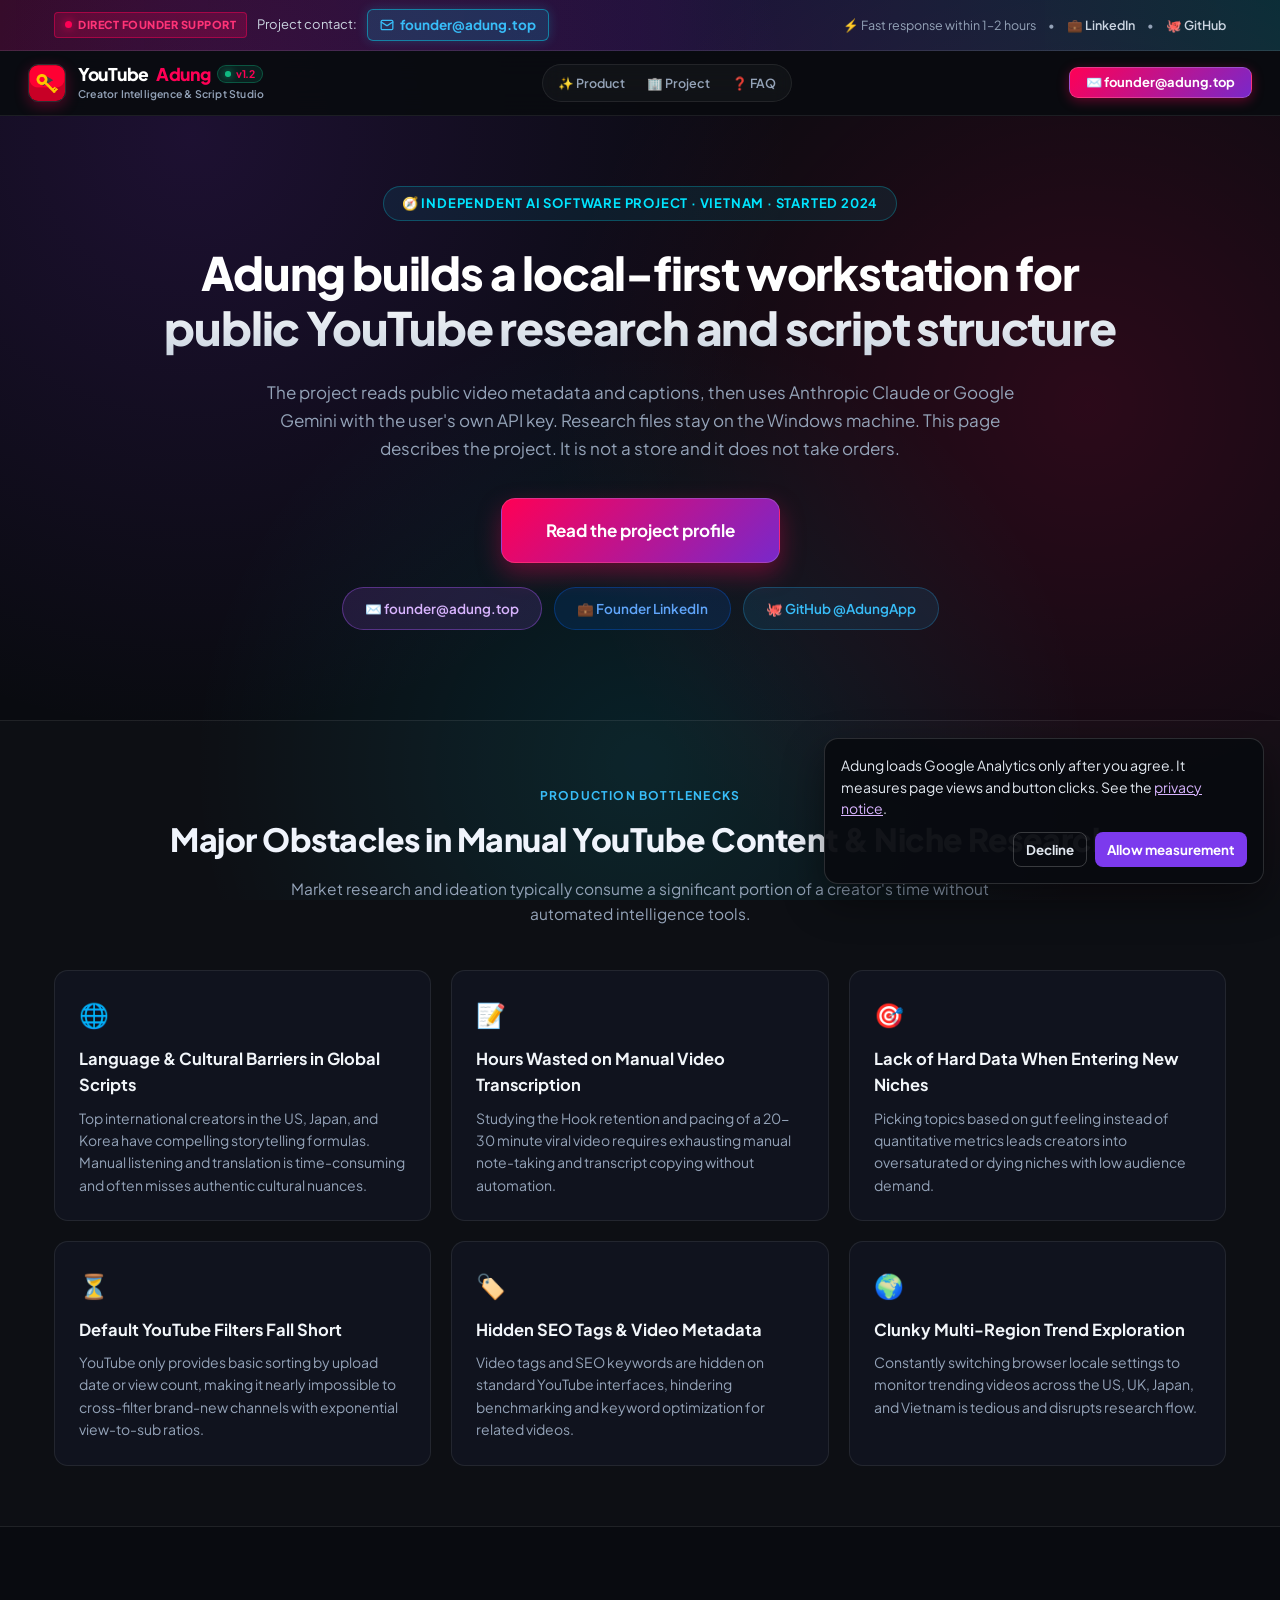
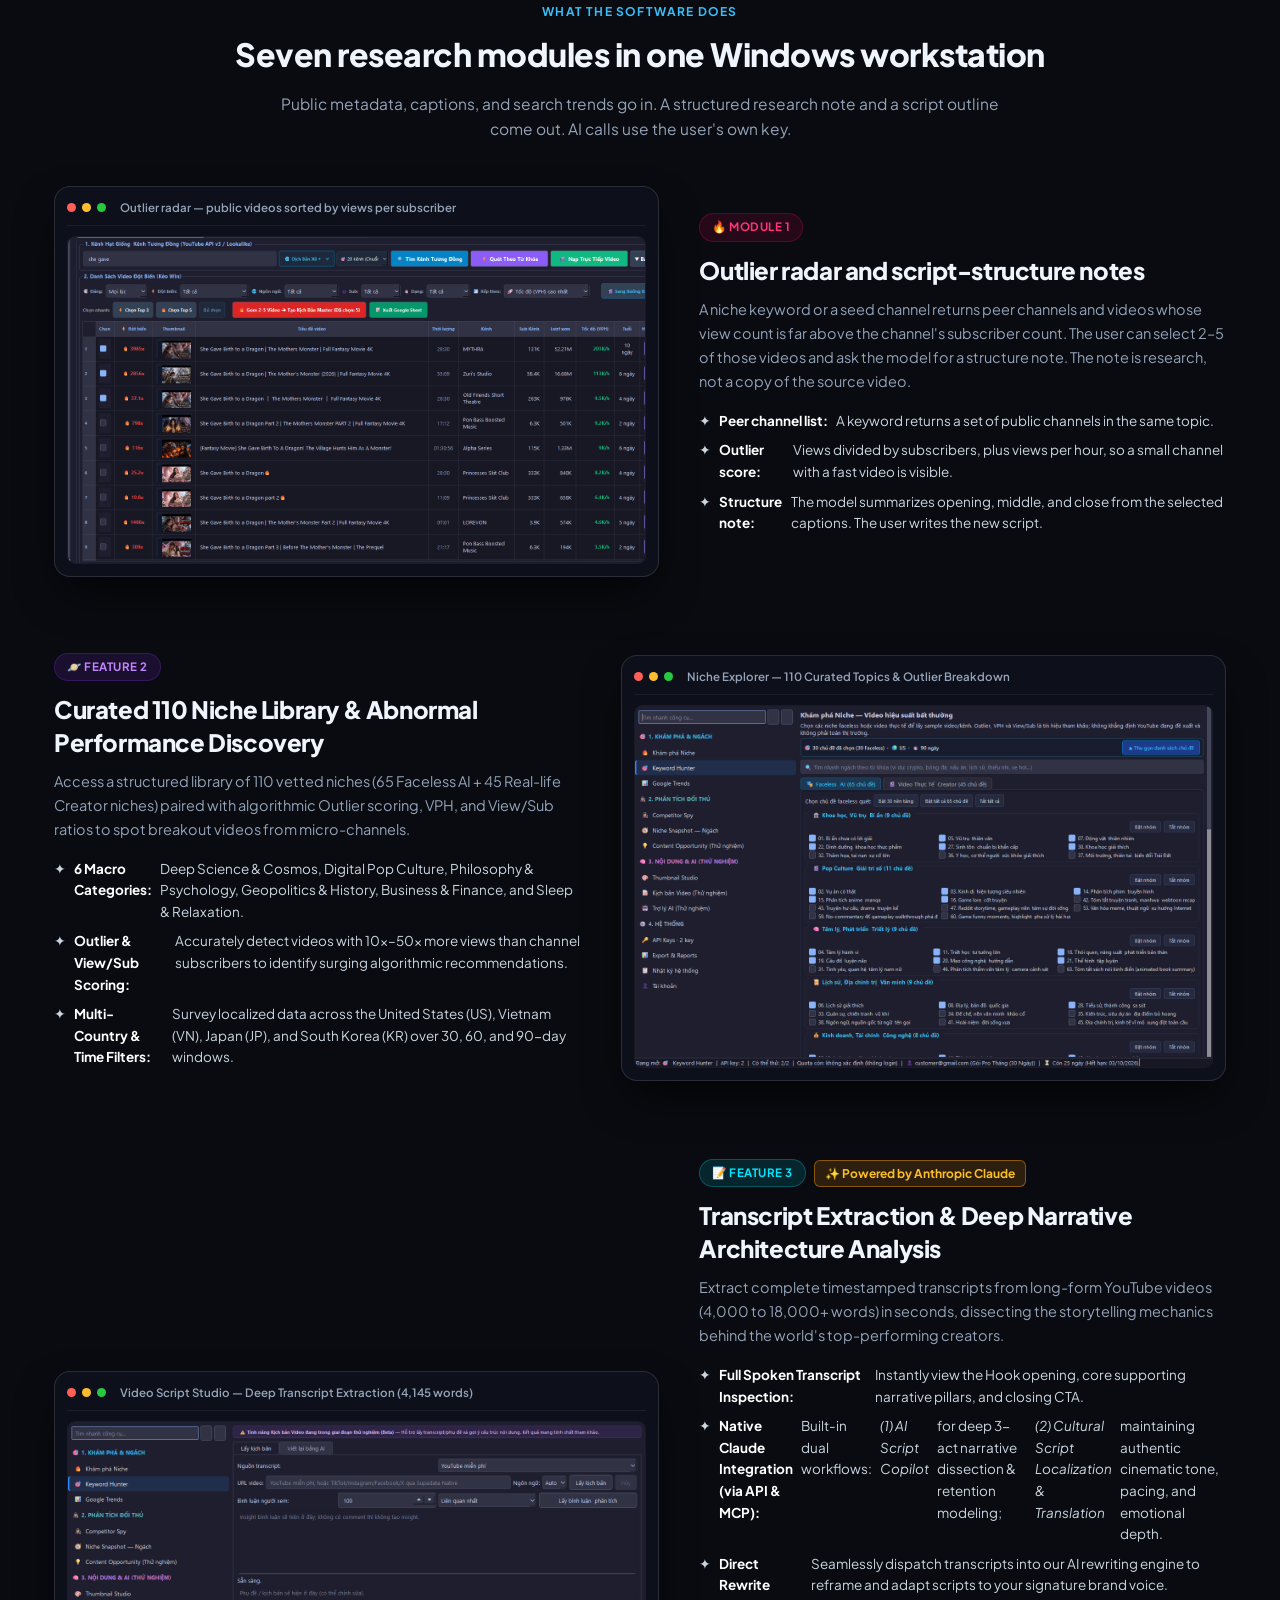
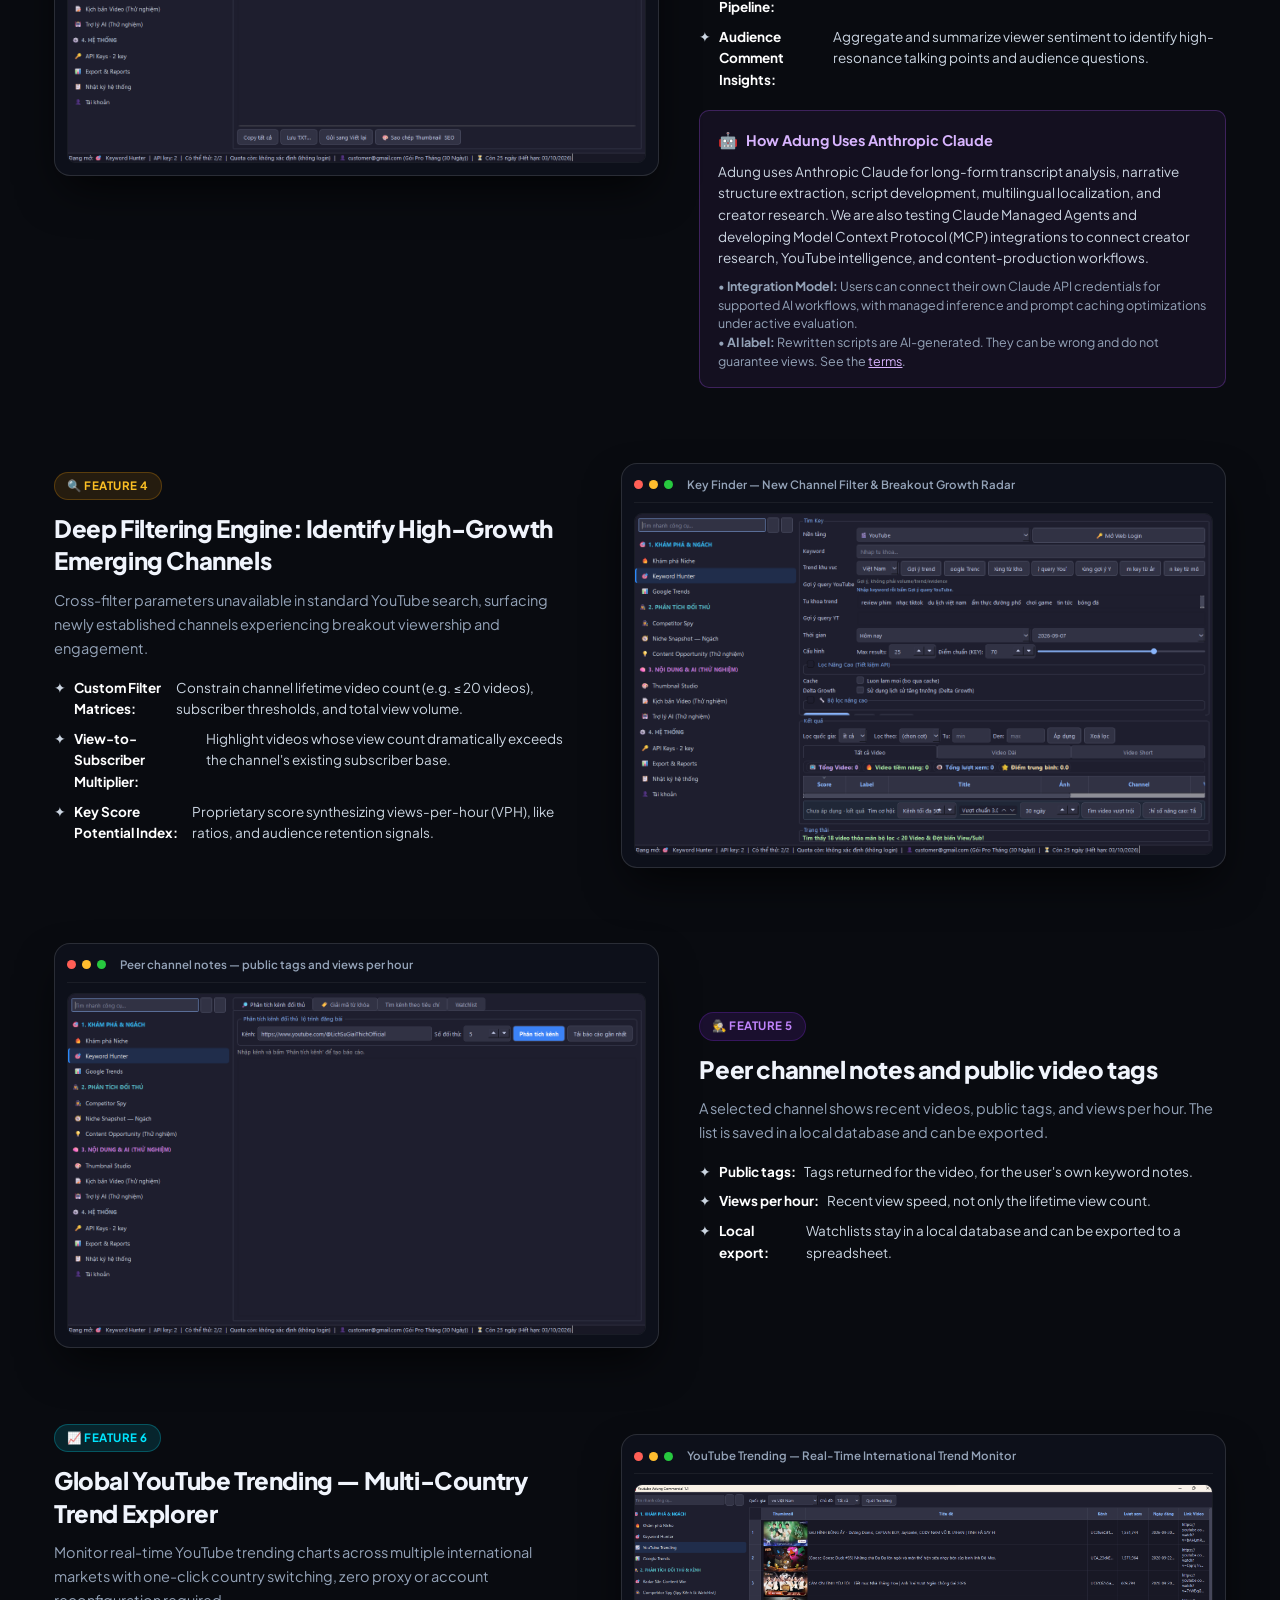
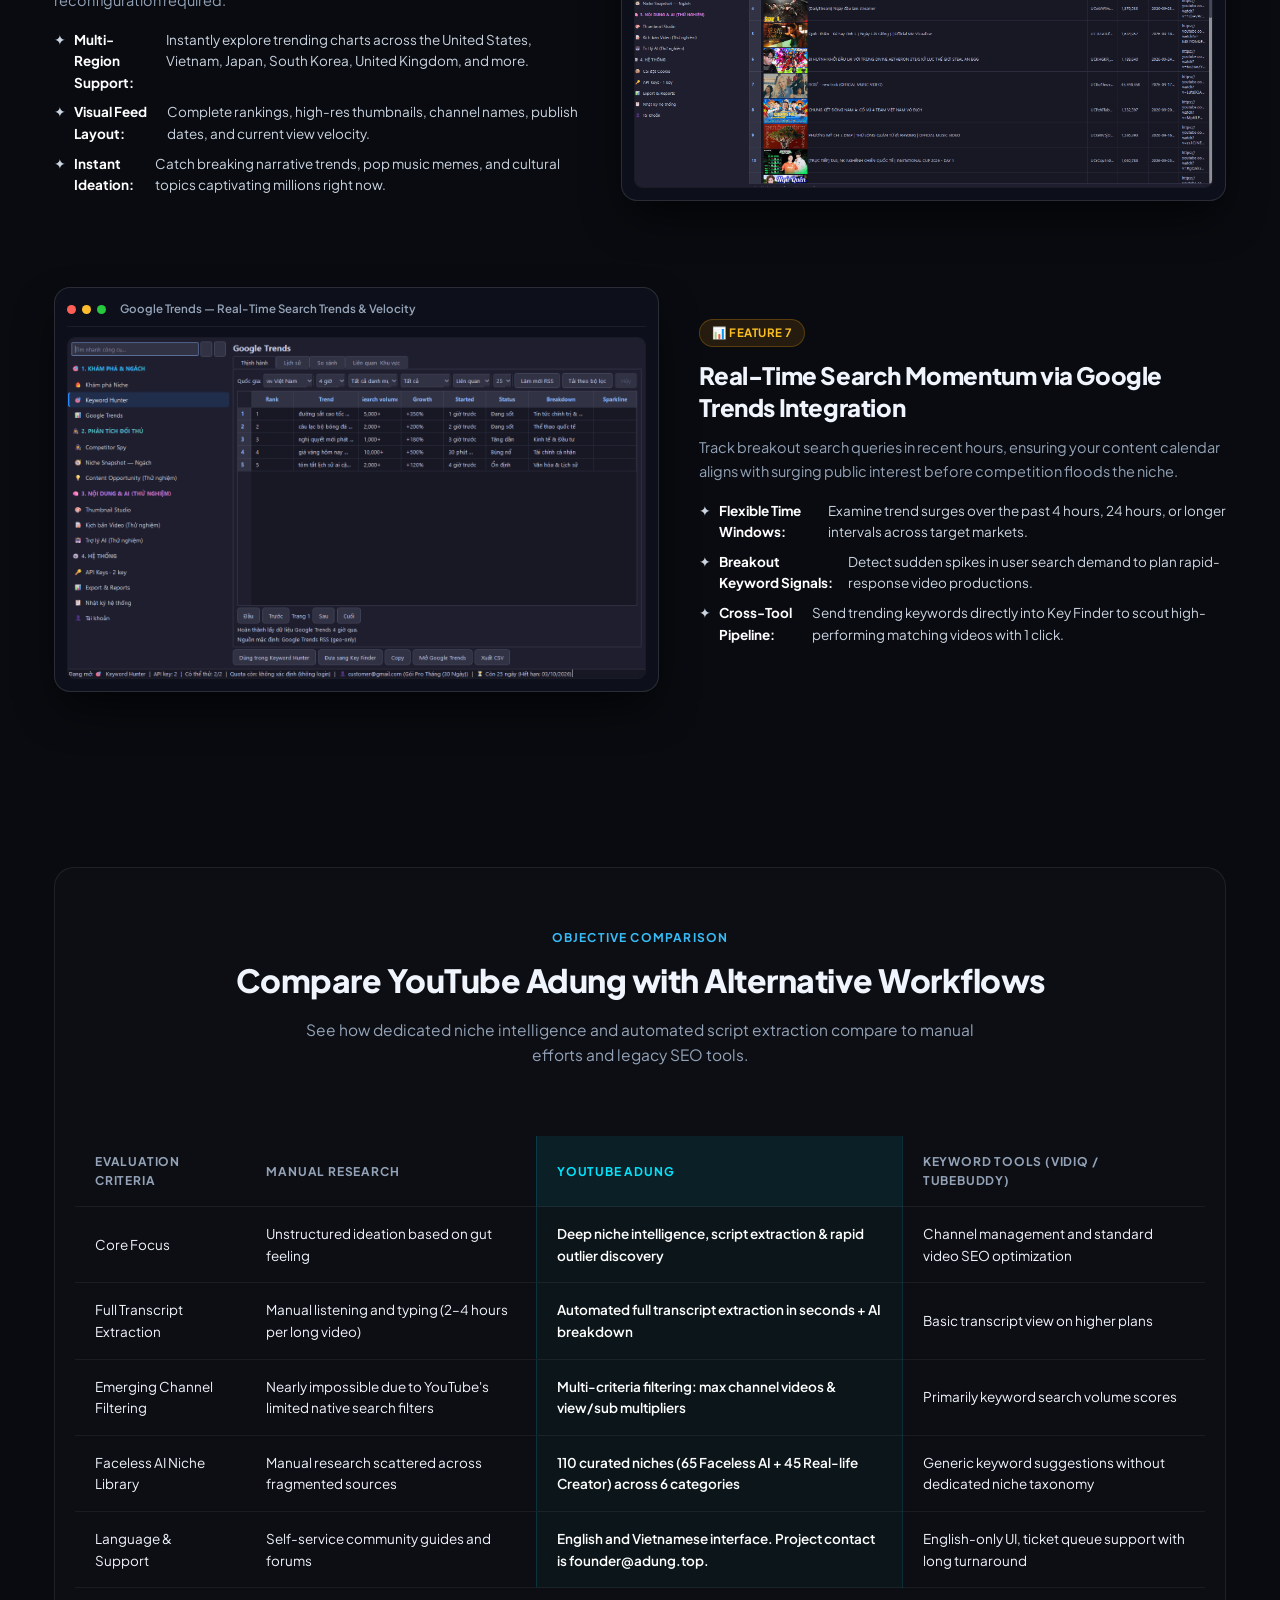
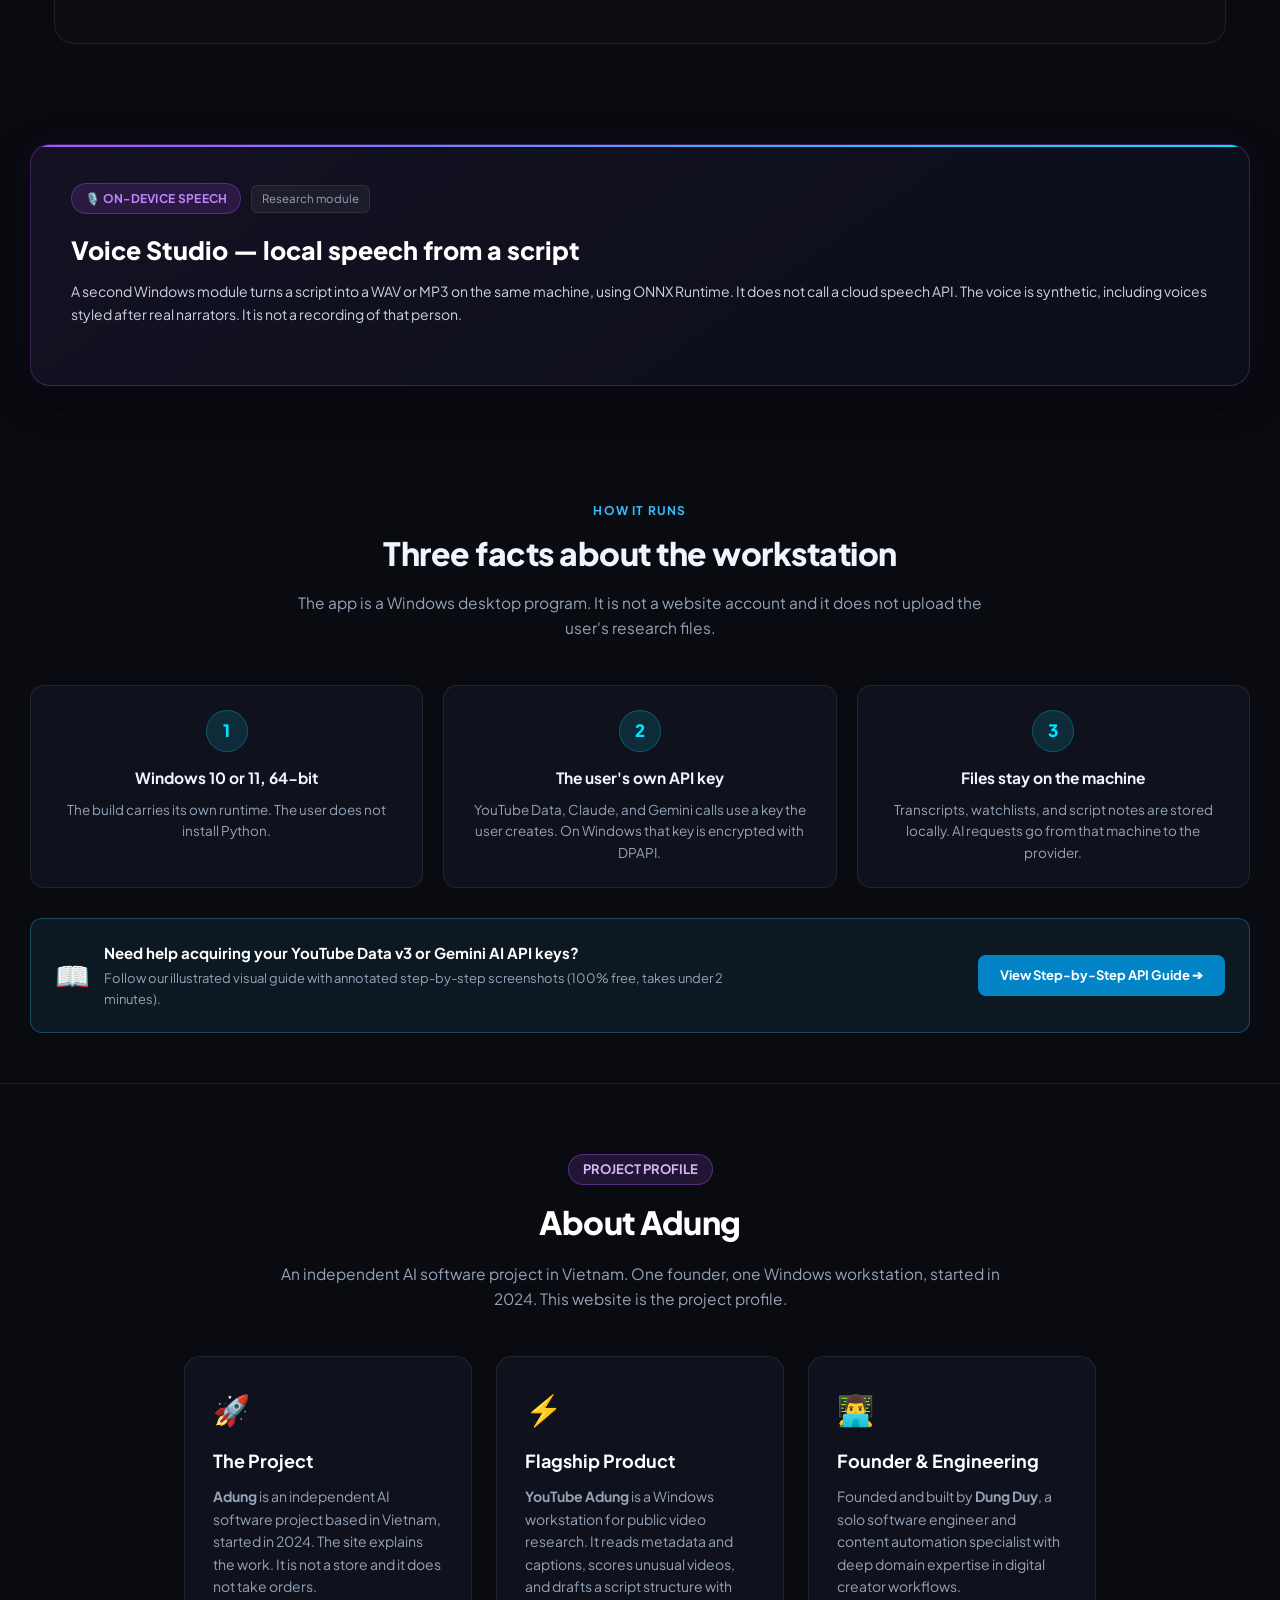
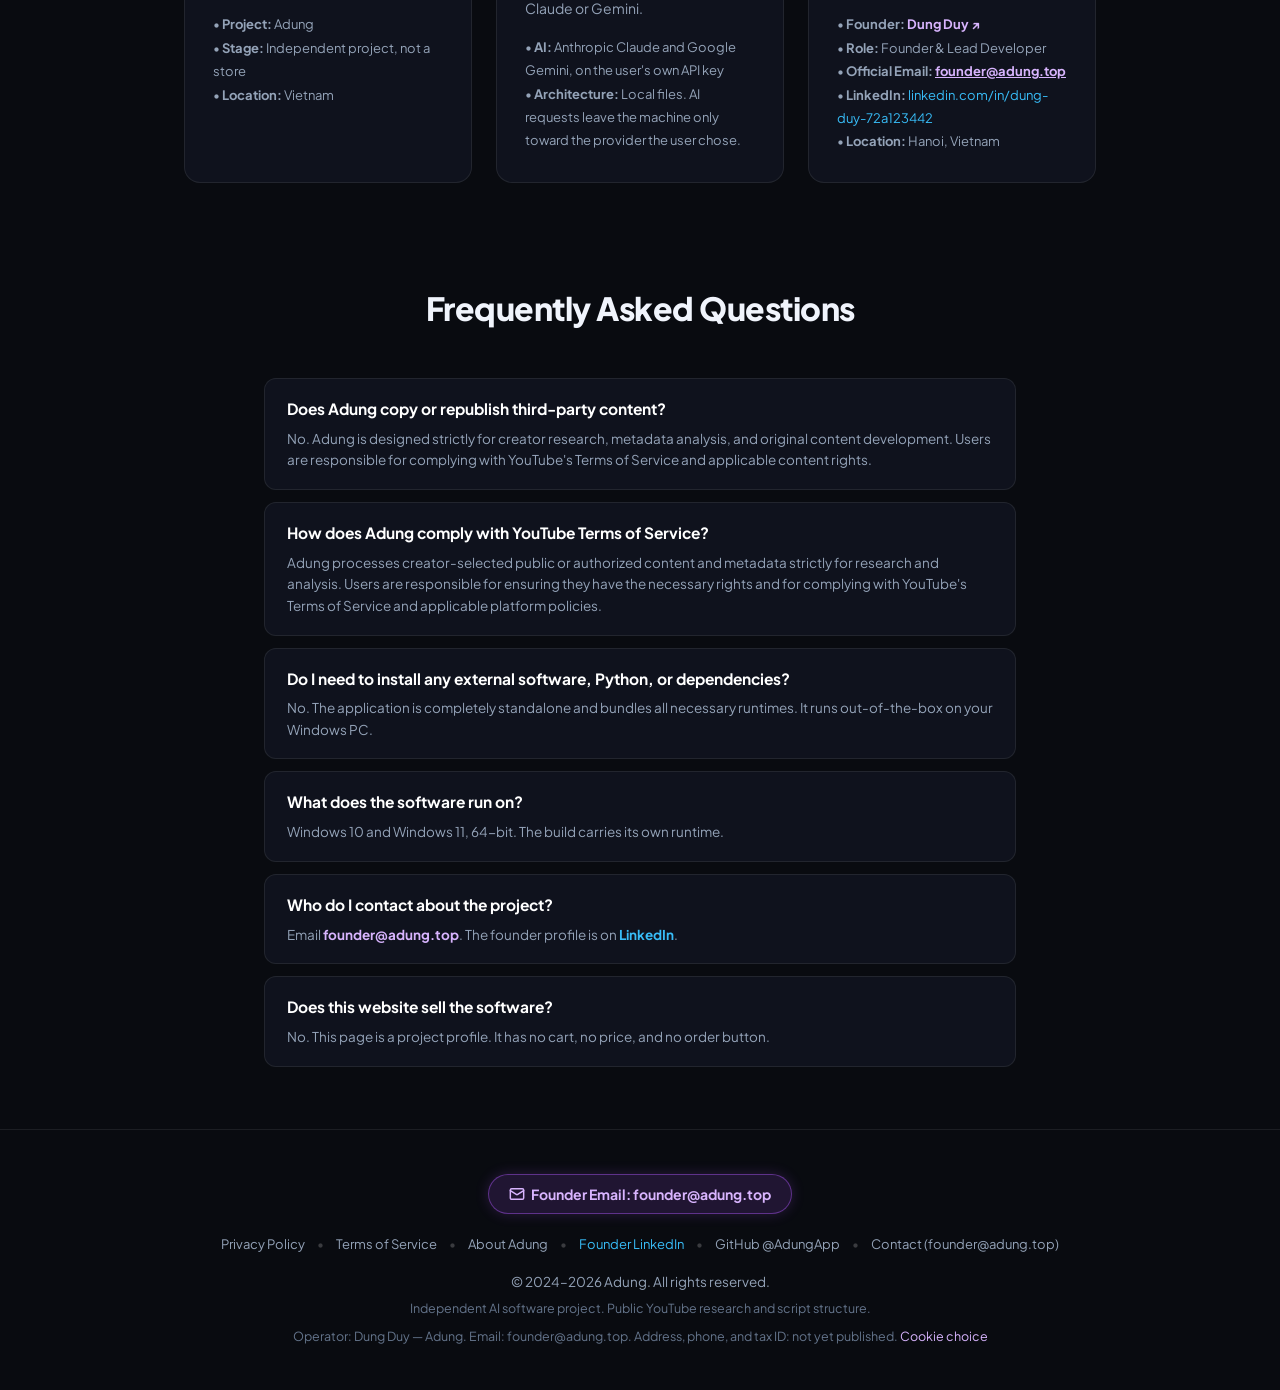
==== commit bb0f4152: "docs: hide the Vietnamese pages behind the English profile Old Vietnamese URLs now return to the Eng" ====
--- a/index.html
+++ b/index.html
@@ -1445,8 +1445,6 @@
                 <a href="https://www.linkedin.com/in/dung-duy-72a123442/" target="_blank" class="top-bar-link" title="Founder LinkedIn Profile">💼 LinkedIn</a>
                 <span>•</span>
                 <a href="https://github.com/AdungApp" target="_blank" class="top-bar-link" title="Official Verified GitHub Organization">🐙 GitHub</a>
-                <span>•</span>
-                <a href="vi.html" class="lang-switch-btn" title="Switch to Vietnamese version">🇻🇳 Tiếng Việt</a>
             </div>
         </div>
     </div>
@@ -1473,7 +1471,6 @@
                 <a href="#tinh-nang" class="nav-link">✨ Product</a>
                 <a href="#about" class="nav-link">🏢 Project</a>
                 <a href="#faq" class="nav-link">❓ FAQ</a>
-                <a href="vi.html" class="nav-link" style="color: #fff; font-weight: 700; background: rgba(255,255,255,0.08); border-radius: 20px; padding: 2px 10px; border: 1px solid rgba(255,255,255,0.2);">🇻🇳 VI</a>
             </nav>
 
             <div class="header-actions">
@@ -1492,7 +1489,6 @@
         <a href="#tinh-nang" class="nav-link">✨ Product</a>
         <a href="#about" class="nav-link">🏢 Project</a>
         <a href="#faq" class="nav-link">❓ FAQ</a>
-        <a href="vi.html" class="nav-link nav-link-dl">🇻🇳 Vietnamese</a>
     </nav>
 
     <!-- HERO SECTION -->
@@ -1650,7 +1646,7 @@
                         </p>
                         <div style="font-size: 12.5px; color: #94a3b8; line-height: 1.5;">
                             • <strong>Integration Model:</strong> Users can connect their own Claude API credentials for supported AI workflows, with managed inference and prompt caching optimizations under active evaluation.<br>
-                            • <strong>AI label:</strong> Rewritten scripts are AI-generated. They can be wrong and do not guarantee views. See the <a href="terms-vi.html" style="color:#d8b4fe;">Vietnamese terms</a>.
+                            • <strong>AI label:</strong> Rewritten scripts are AI-generated. They can be wrong and do not guarantee views. See the <a href="terms.html" style="color:#d8b4fe;">terms</a>.
                         </div>
                     </div>
                 </div>
@@ -1975,10 +1971,6 @@
                 <!--/email_off-->
             </div>
             <div style="margin-bottom: 16px; font-size: 13px;">
-                <a href="privacy-vi.html" style="color: #94a3b8; text-decoration: none; margin: 0 10px;">Chính sách dữ liệu (VI)</a>
-                <span style="color: rgba(255,255,255,0.2);">•</span>
-                <a href="terms-vi.html" style="color: #94a3b8; text-decoration: none; margin: 0 10px;">Điều khoản (VI)</a>
-                <span style="color: rgba(255,255,255,0.2);">•</span>
                 <a href="privacy.html" style="color: #94a3b8; text-decoration: none; margin: 0 10px;">Privacy Policy</a>
                 <span style="color: rgba(255,255,255,0.2);">•</span>
                 <a href="terms.html" style="color: #94a3b8; text-decoration: none; margin: 0 10px;">Terms of Service</a>
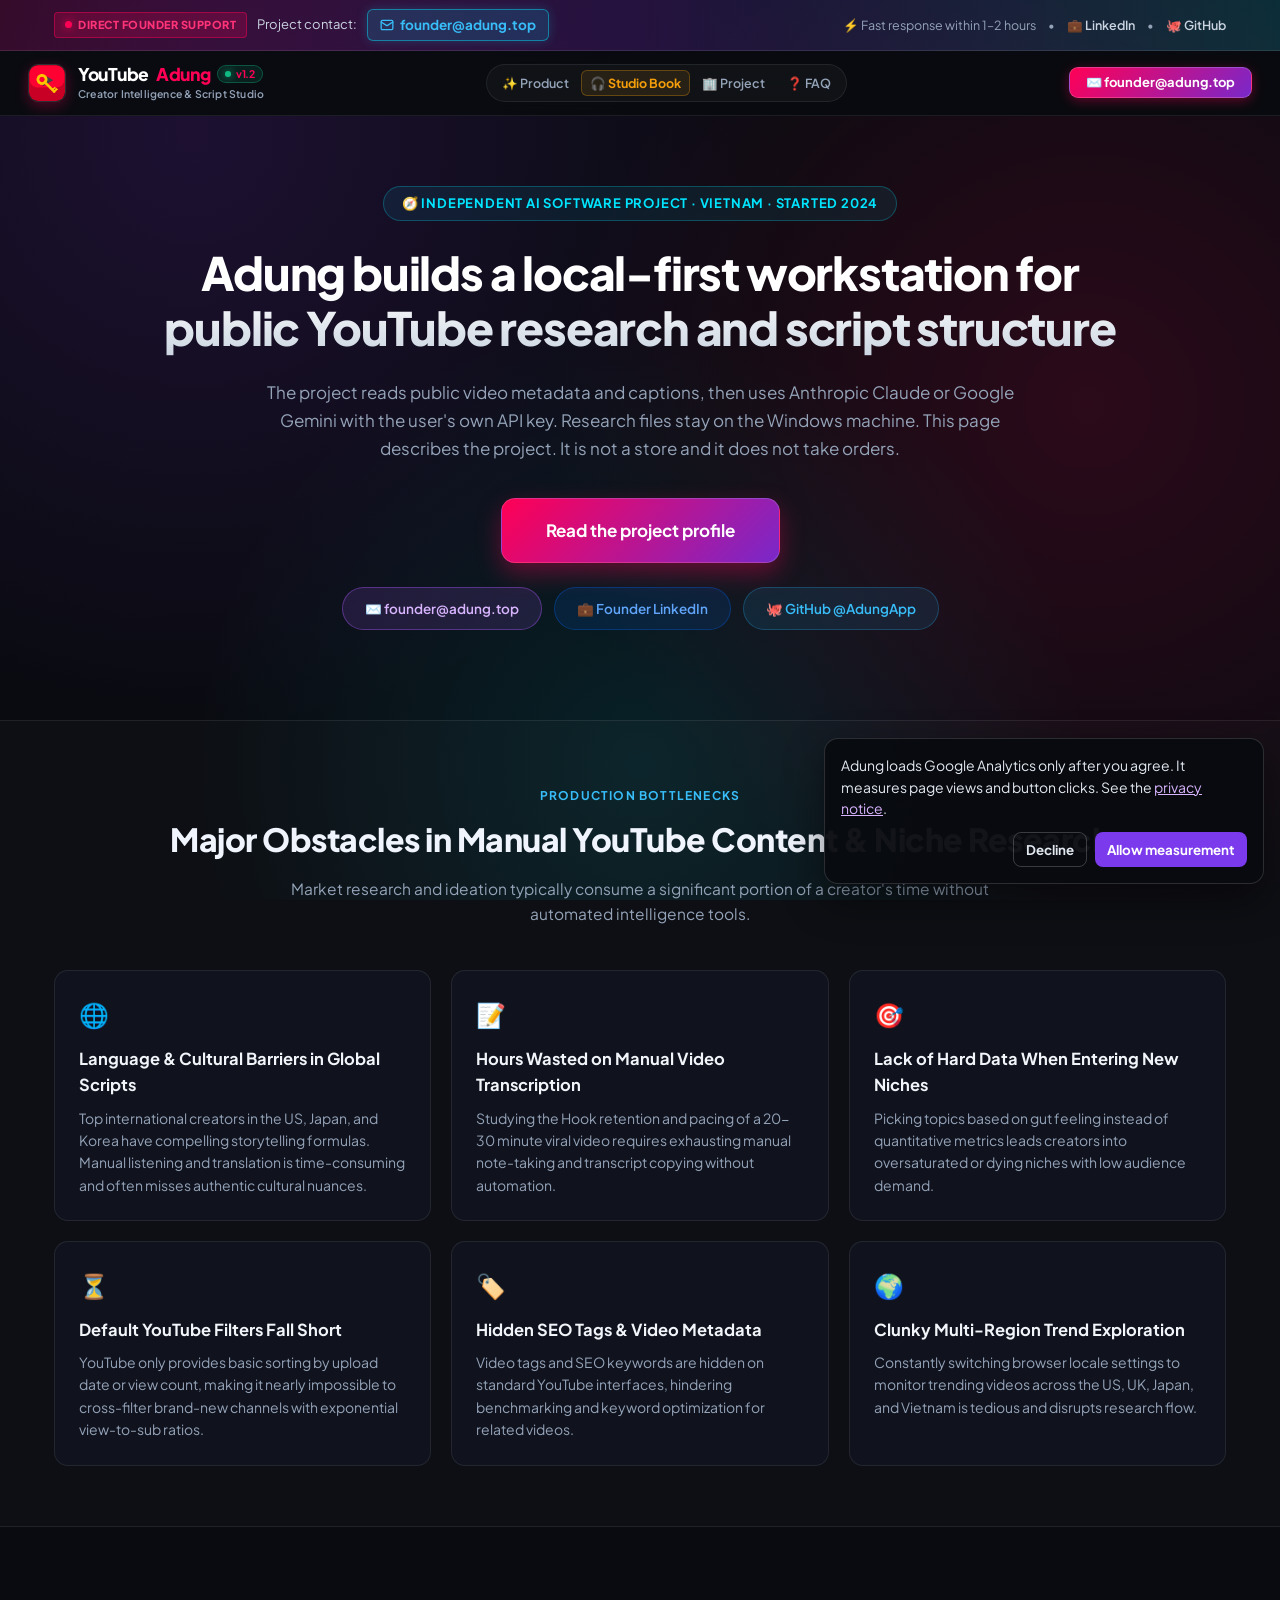
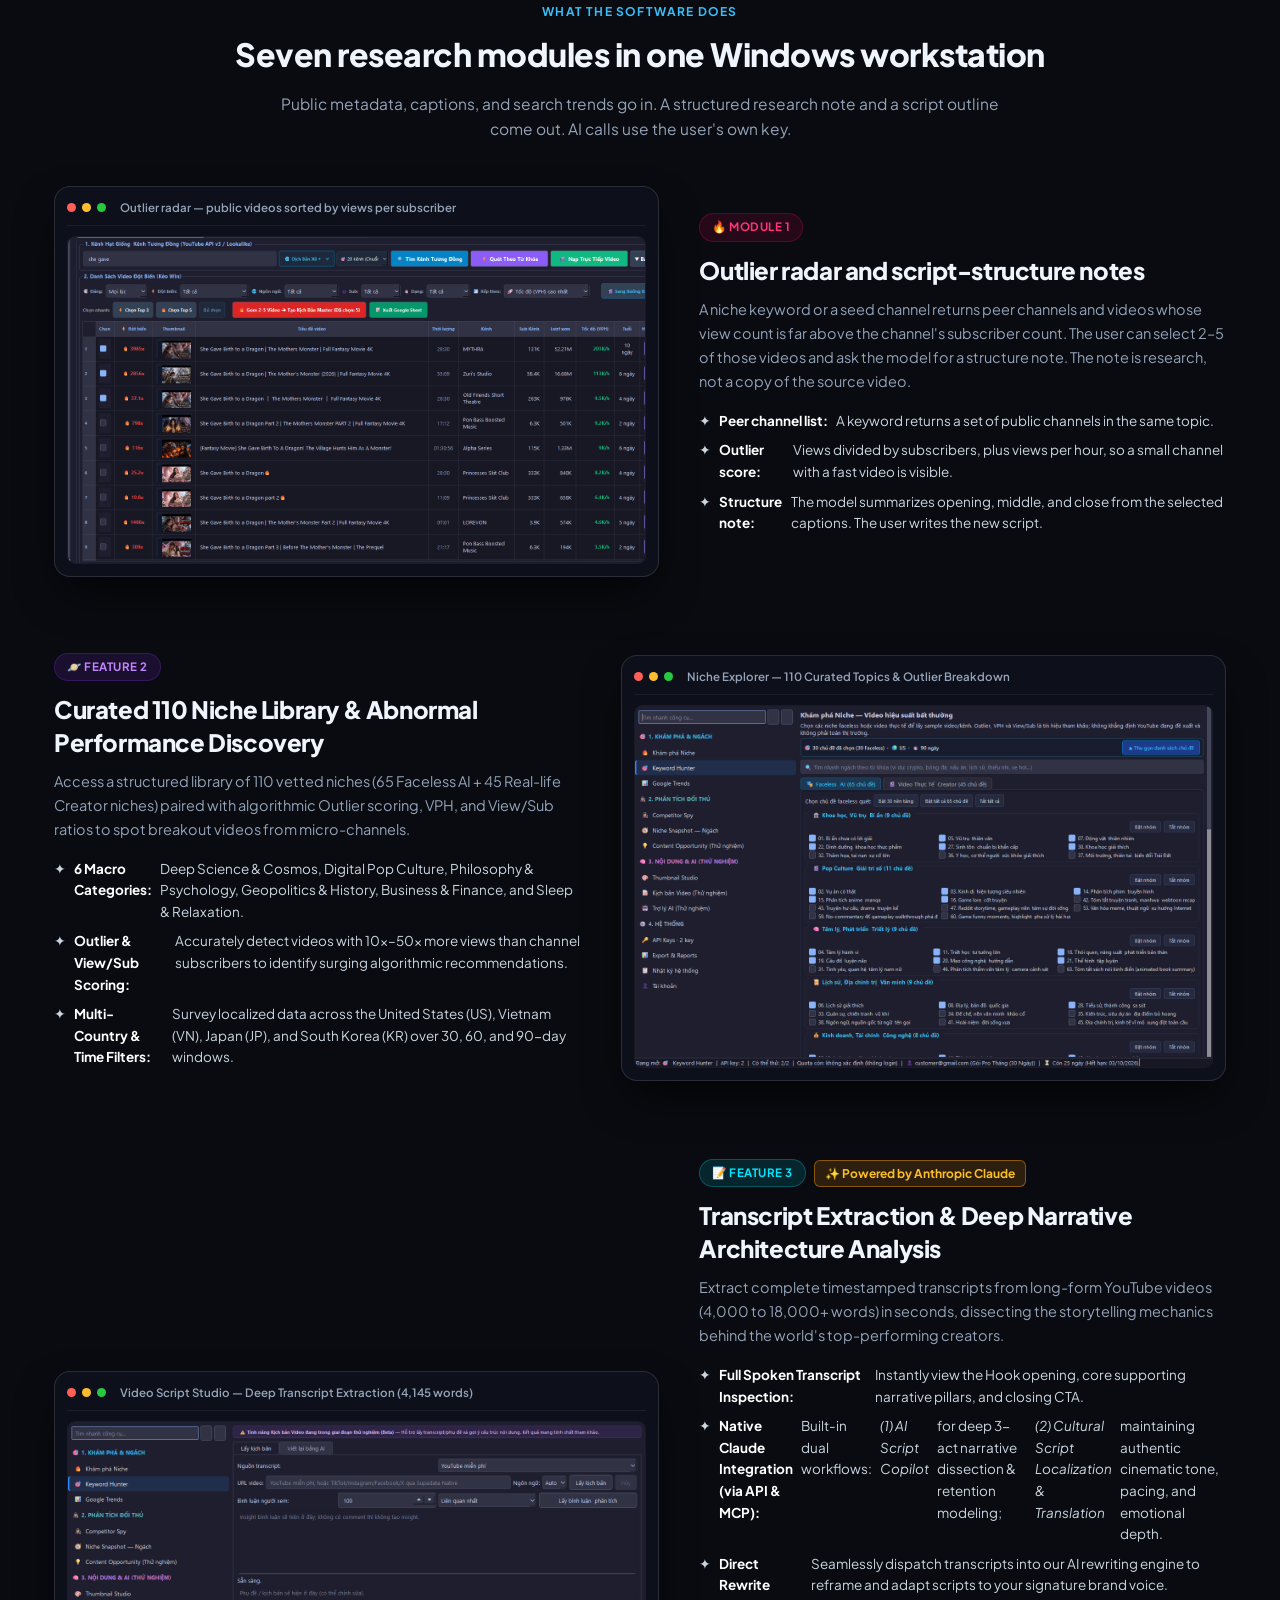
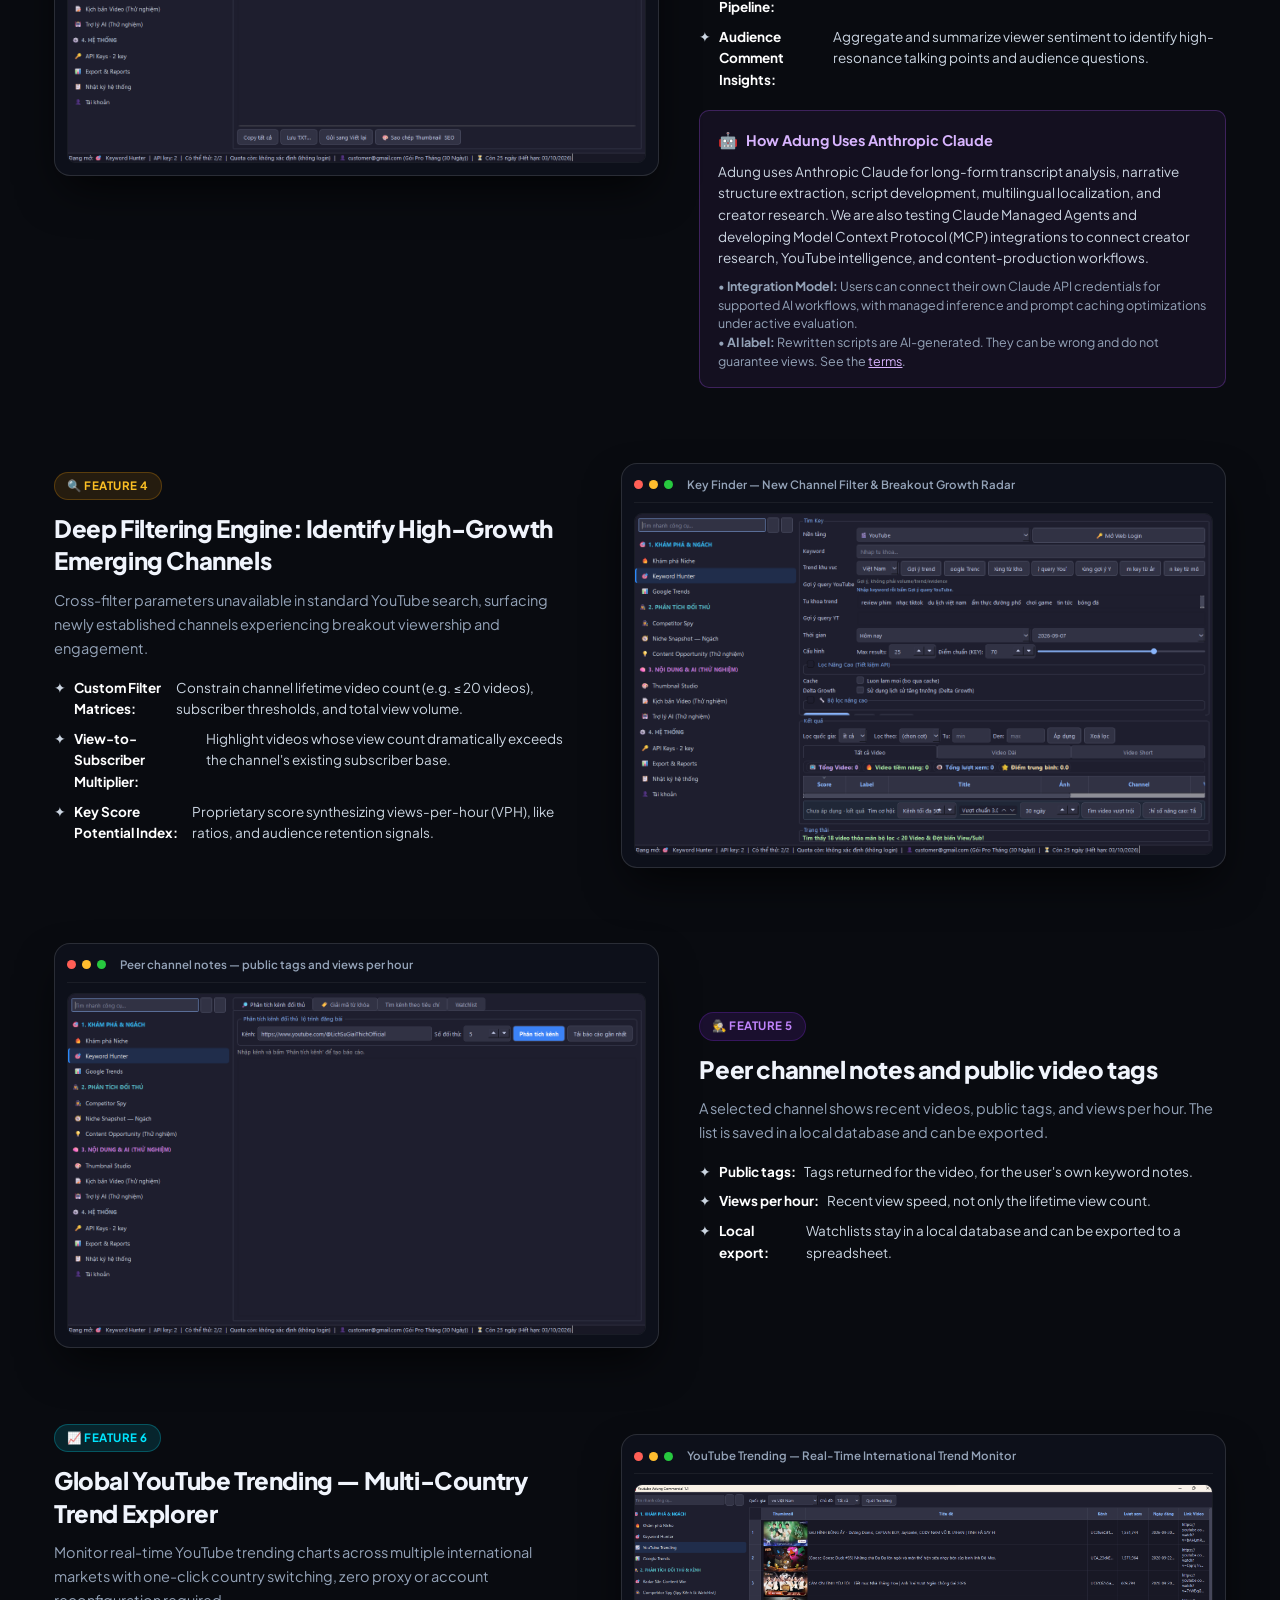
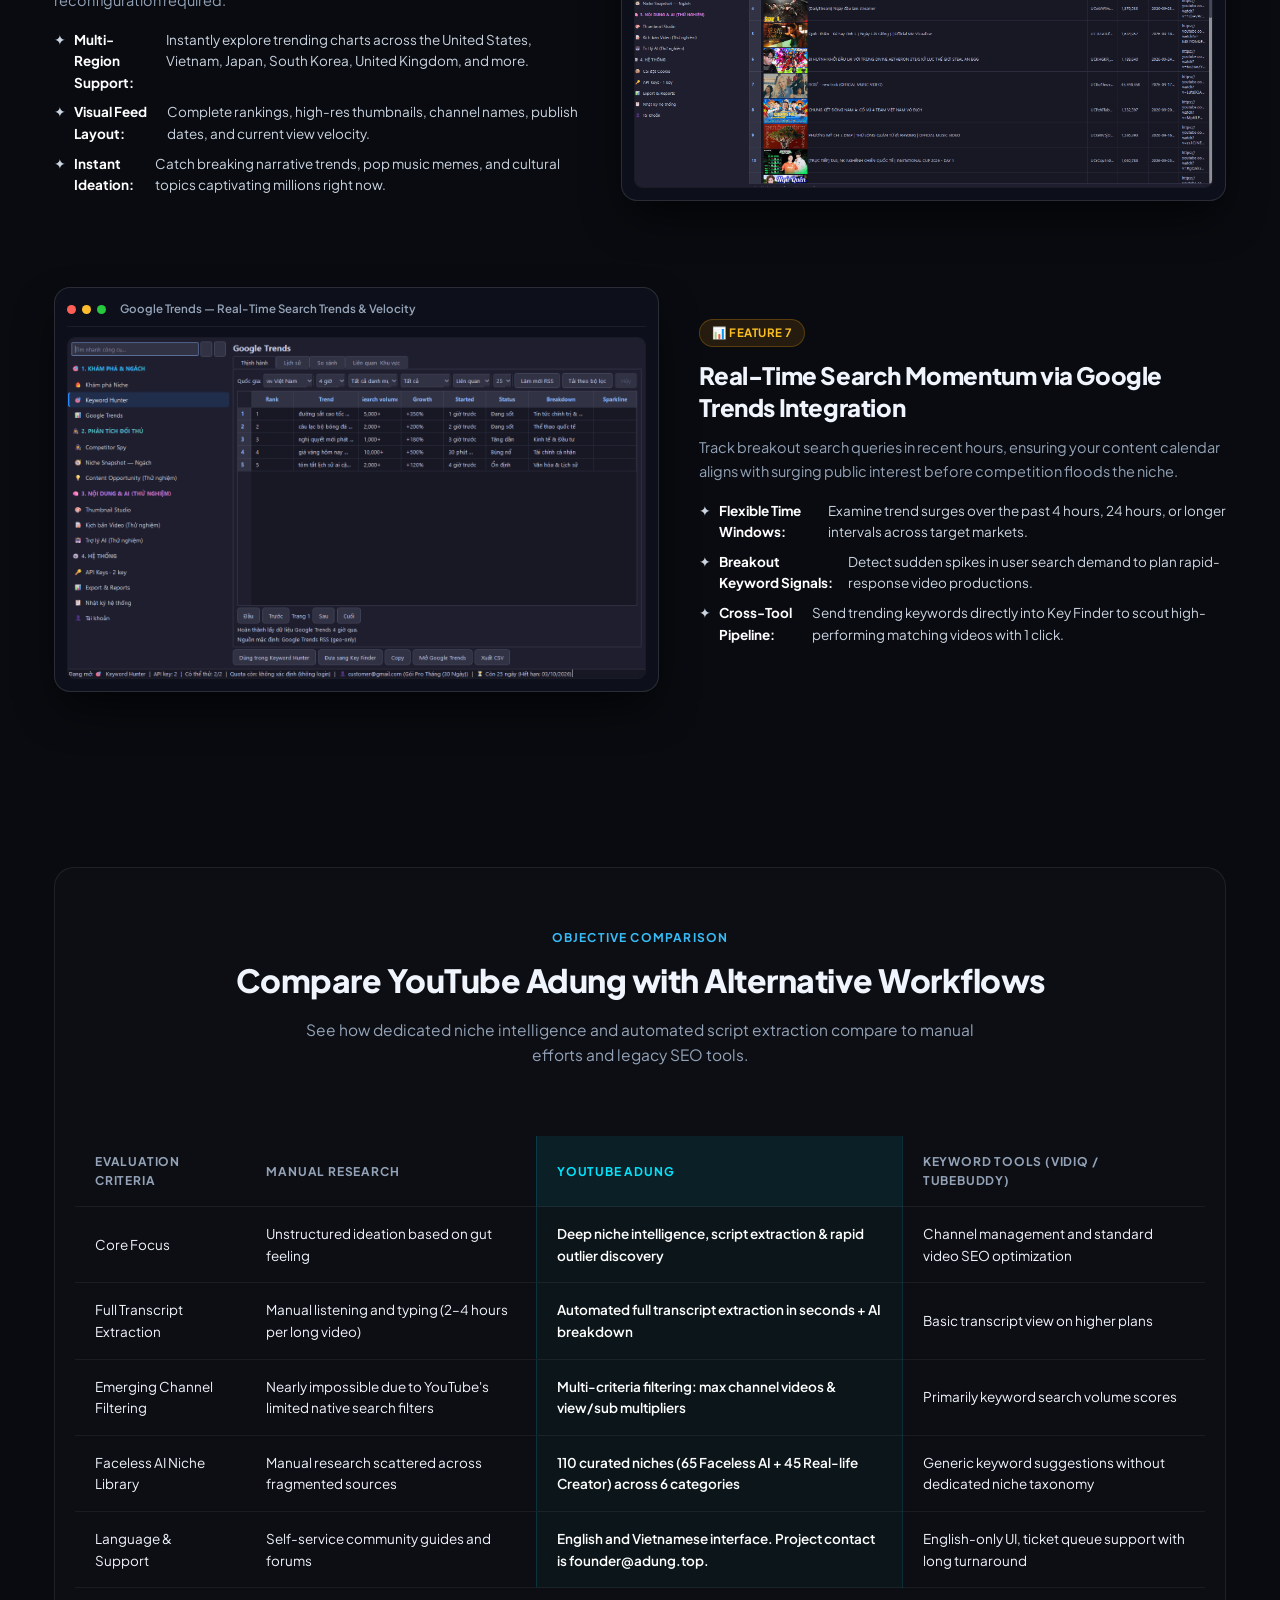
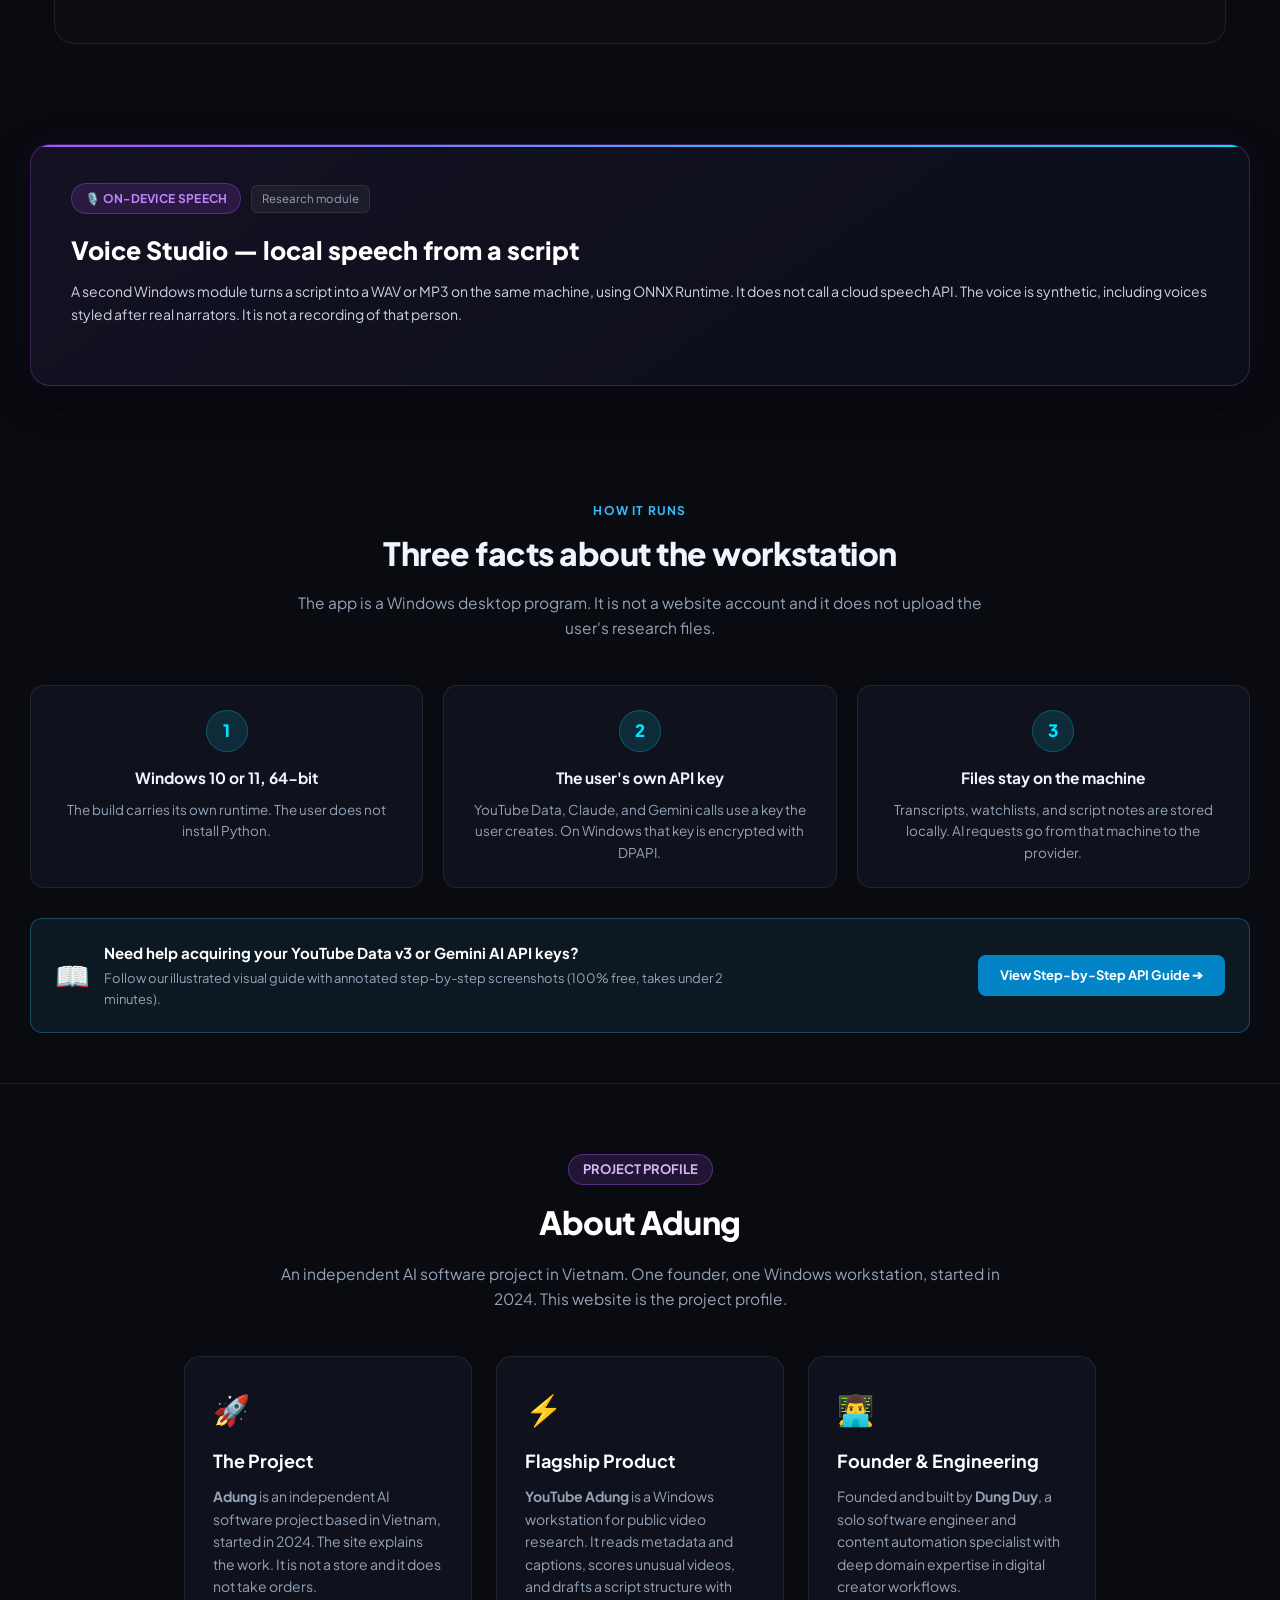
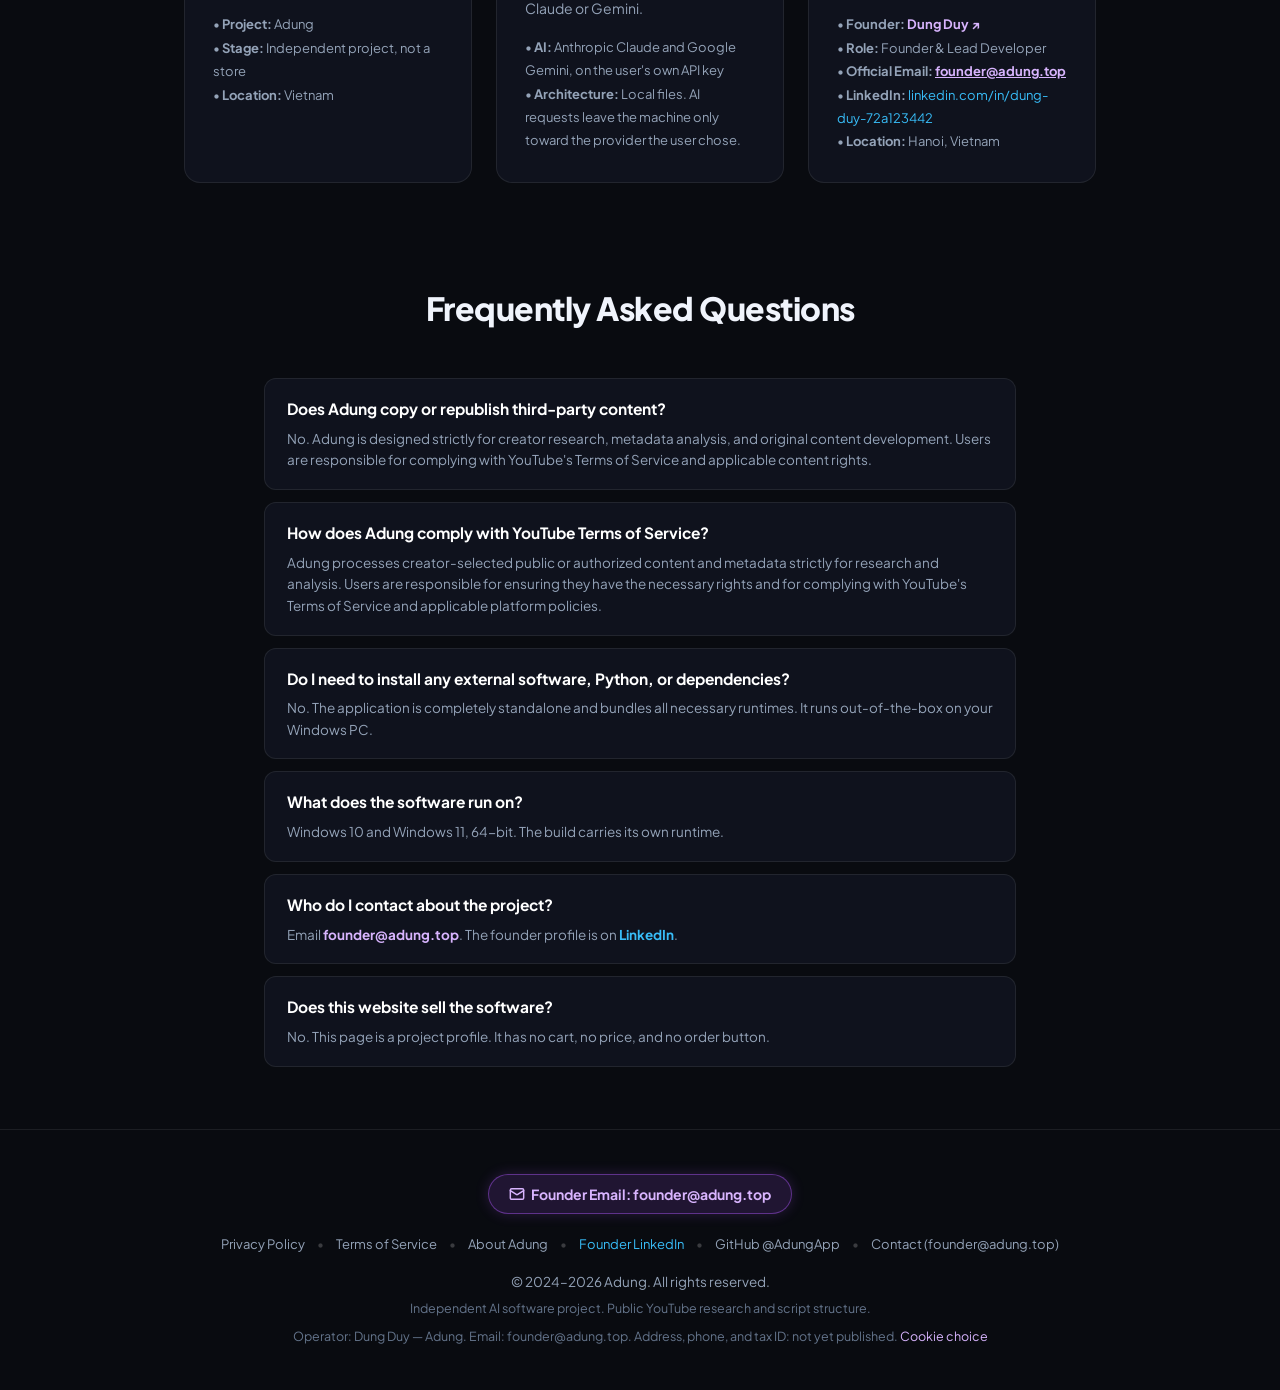
==== commit 3b12e9f7: "feat(book): add dedicated Adung Studio Book landing page and ElevenLabs Pitch Deck" ====
--- a/index.html
+++ b/index.html
@@ -1469,6 +1469,7 @@
             <!-- QUICK ACCESS TABS -->
             <nav class="nav-menu">
                 <a href="#tinh-nang" class="nav-link">✨ Product</a>
+                <a href="book.html" class="nav-link" style="color: #f59e0b; font-weight: 700; background: rgba(245, 158, 11, 0.1); border: 1px solid rgba(245, 158, 11, 0.3); border-radius: 6px; padding: 2px 8px;">🎧 Studio Book</a>
                 <a href="#about" class="nav-link">🏢 Project</a>
                 <a href="#faq" class="nav-link">❓ FAQ</a>
             </nav>
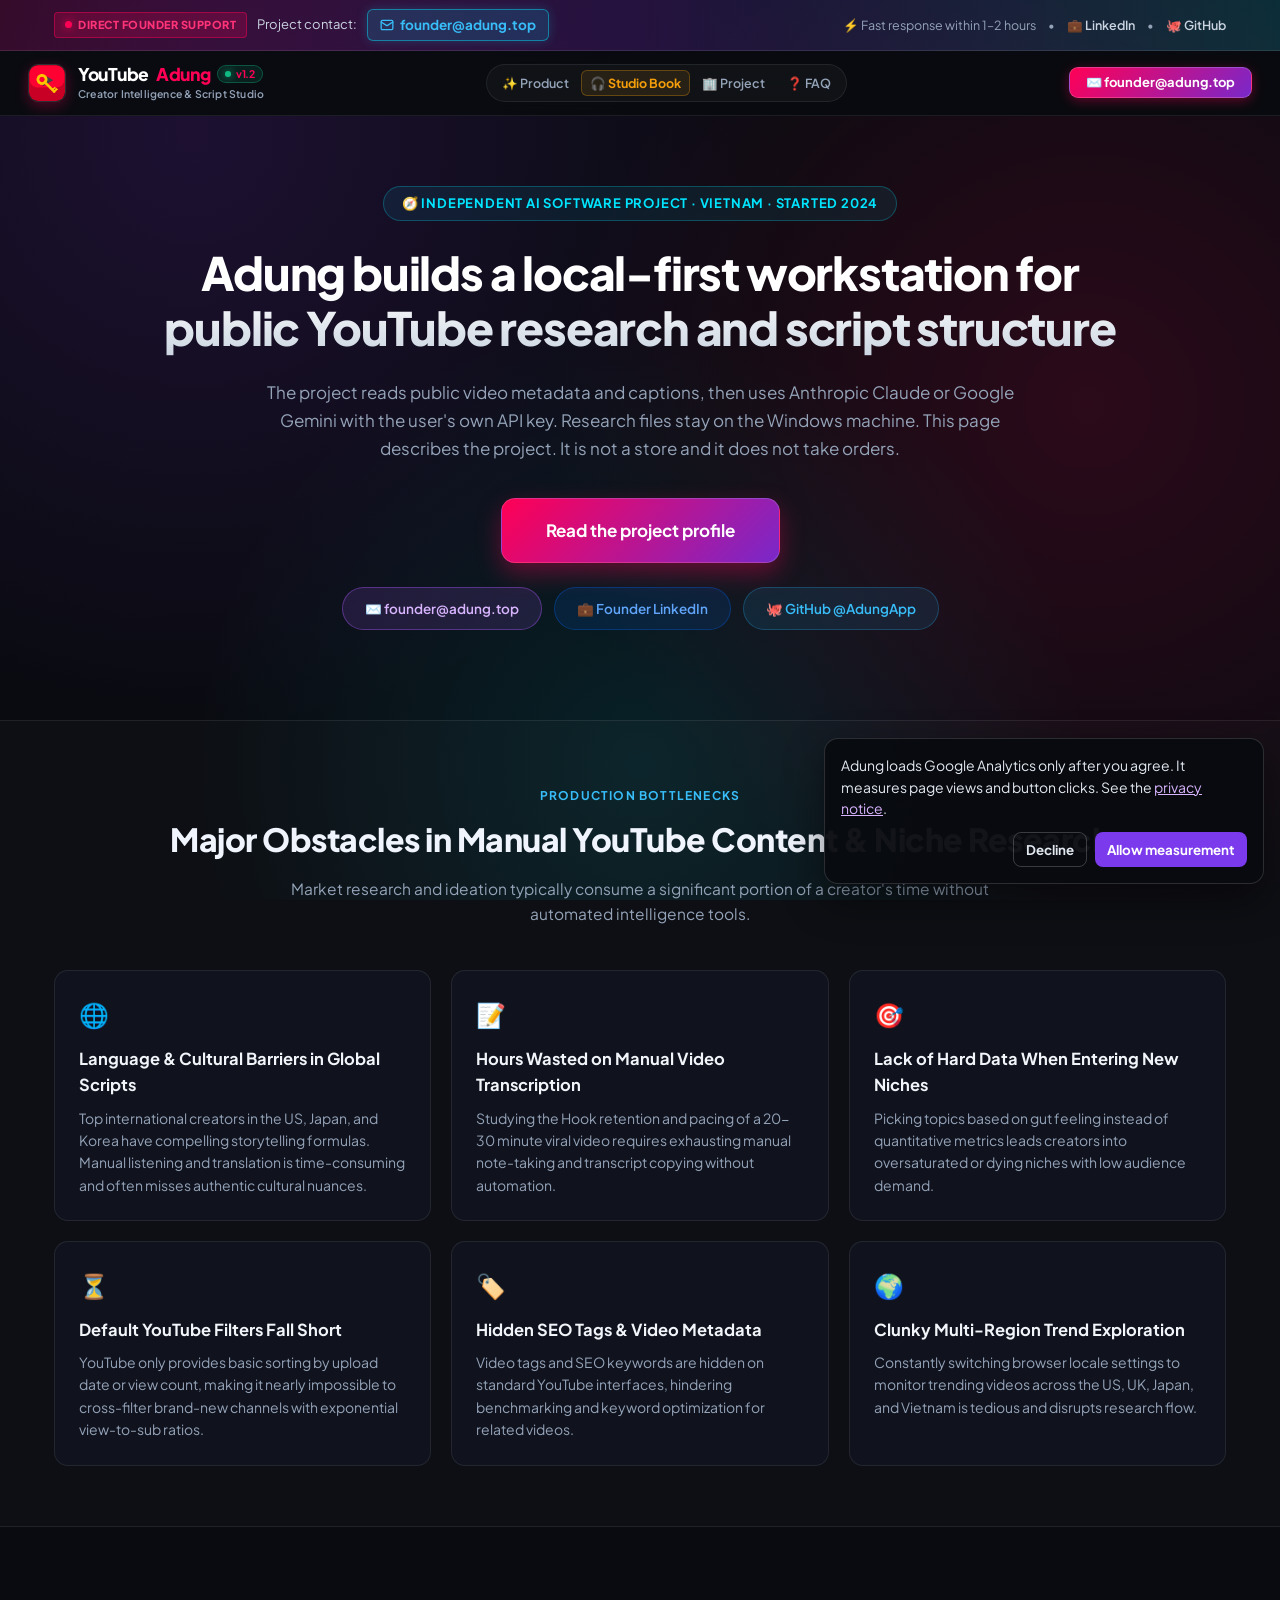
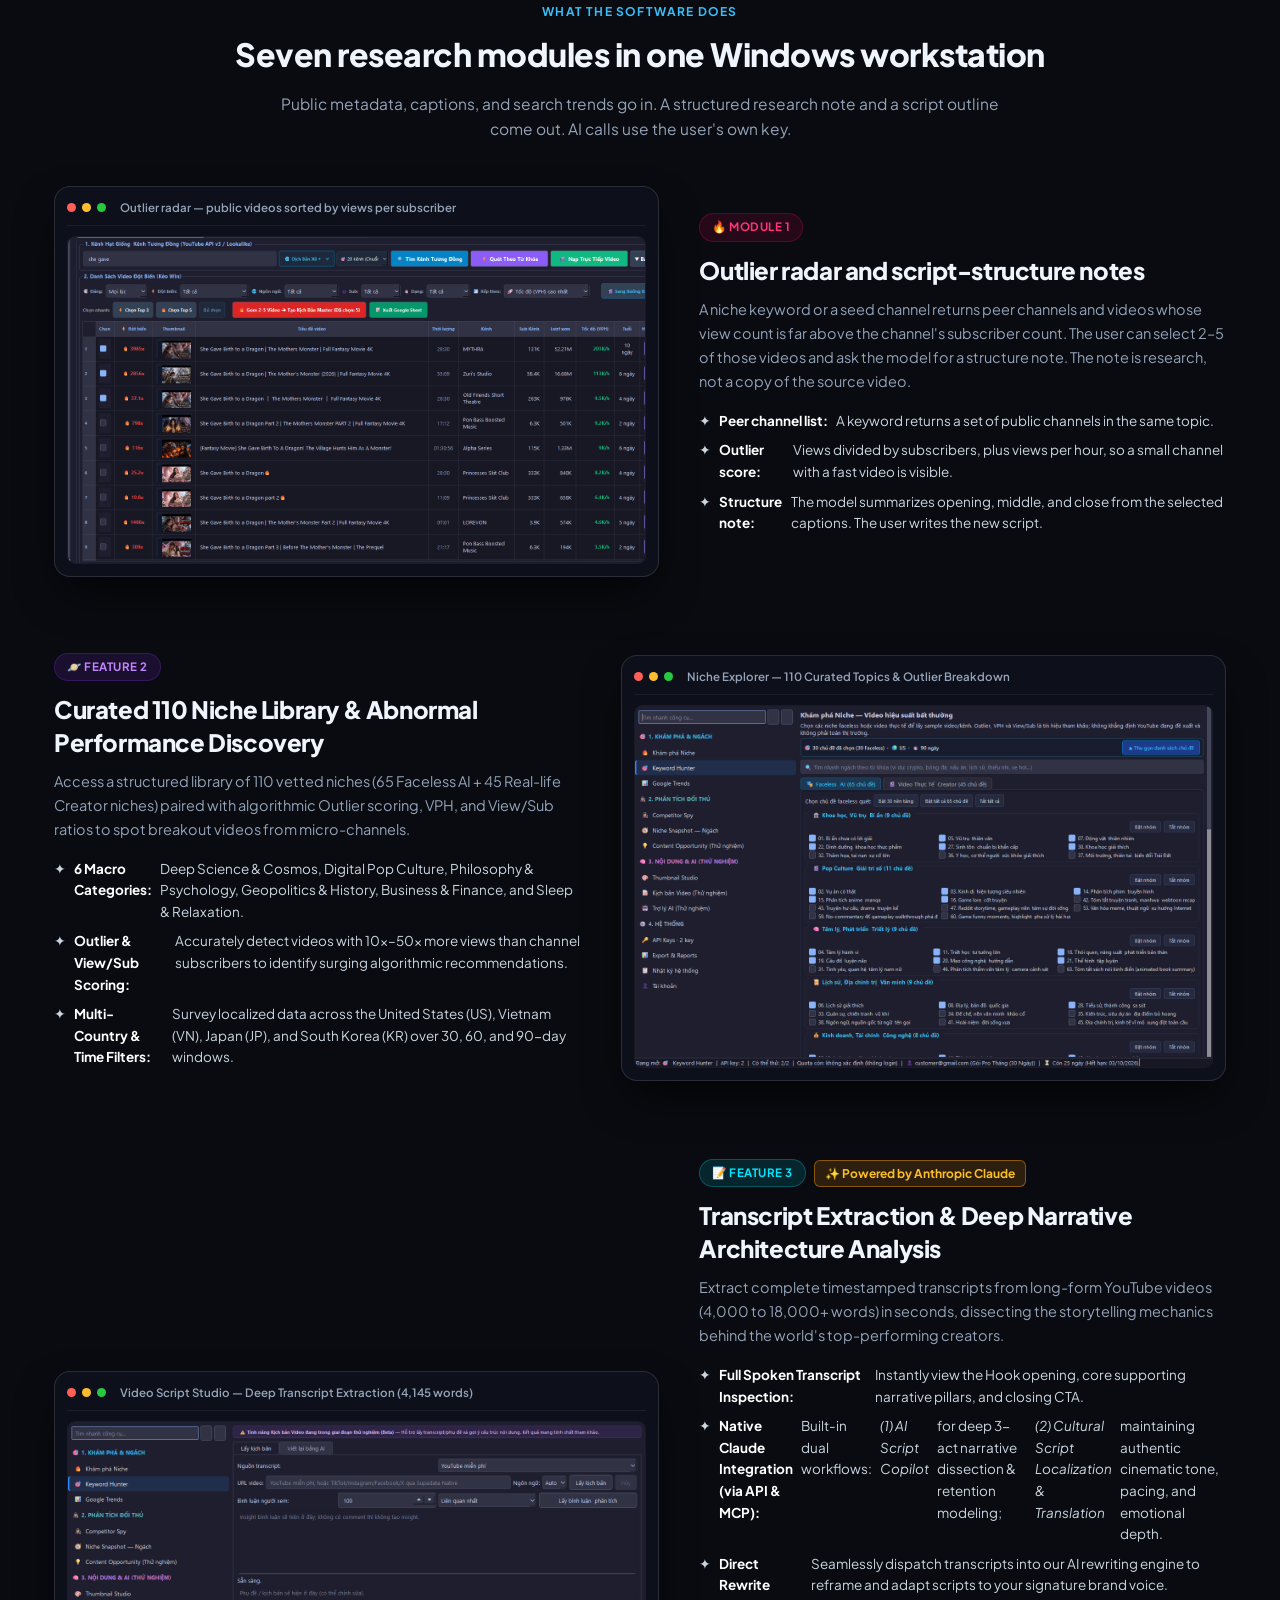
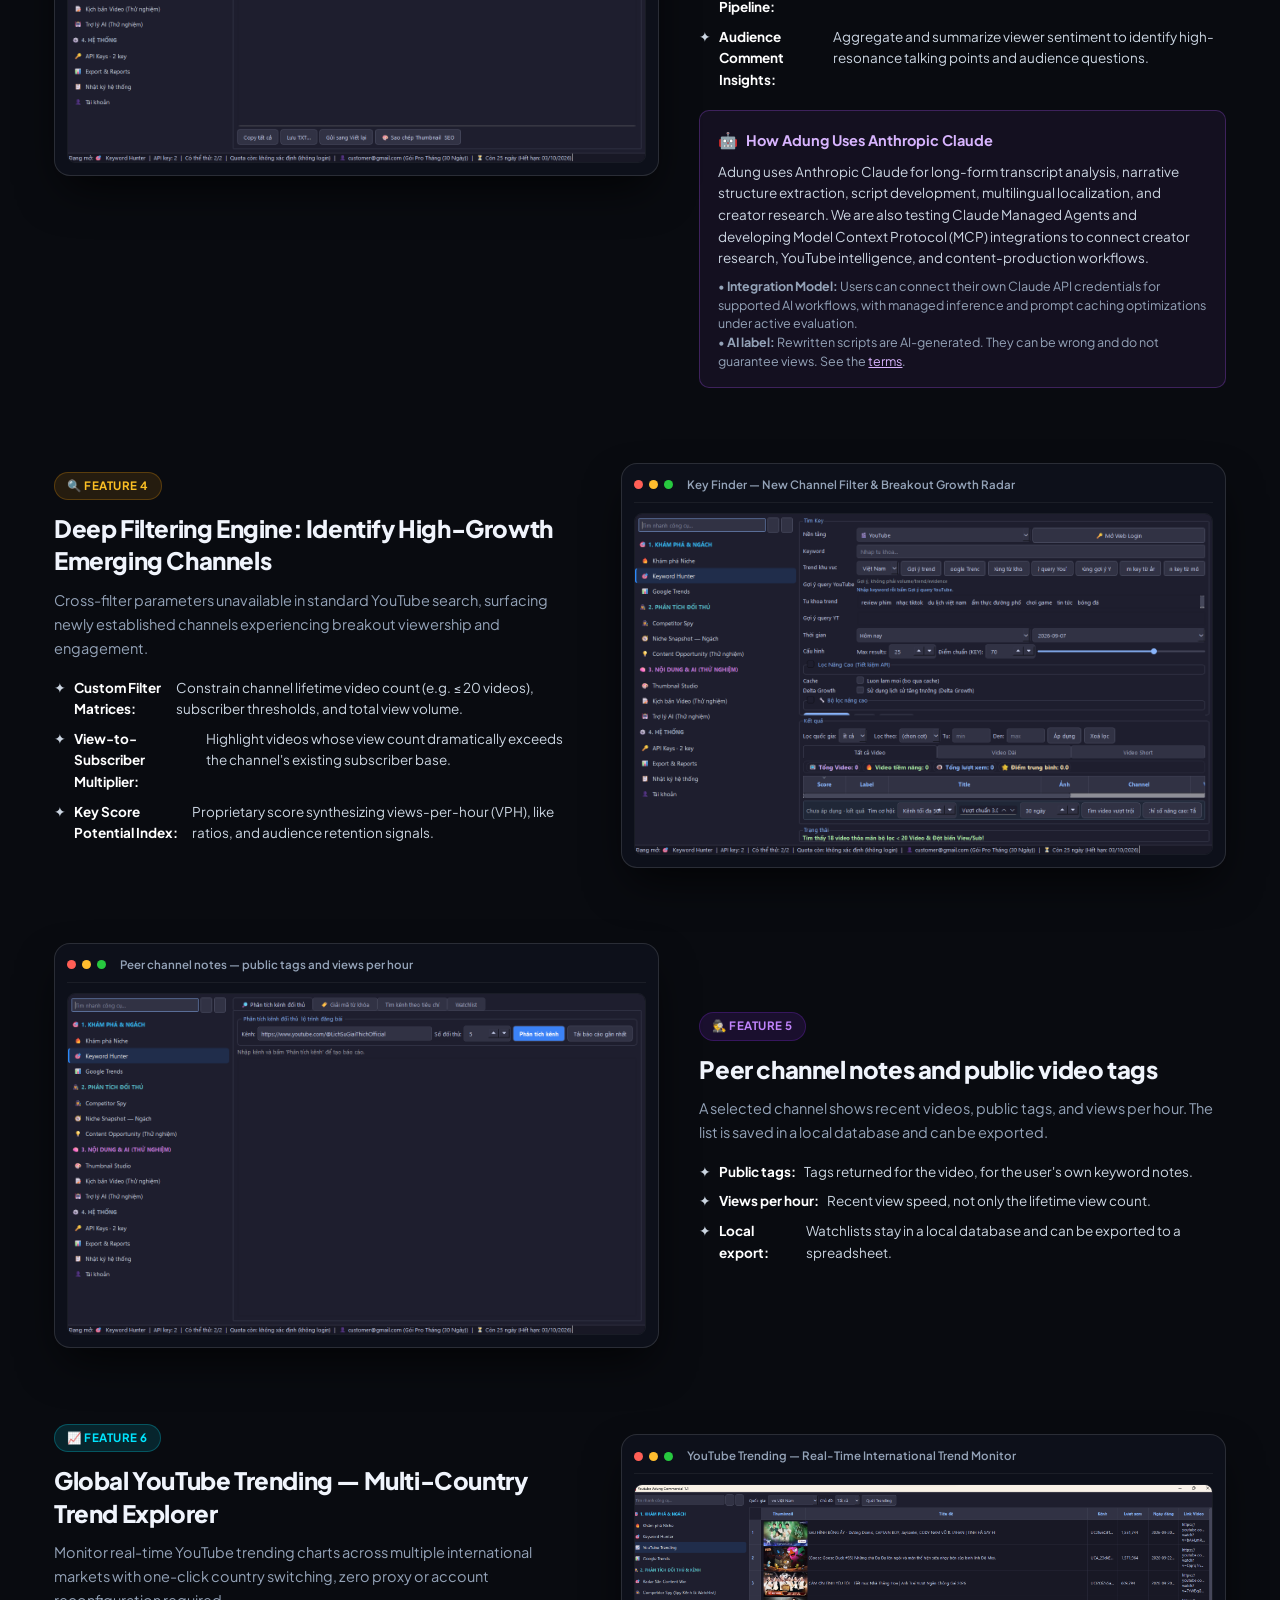
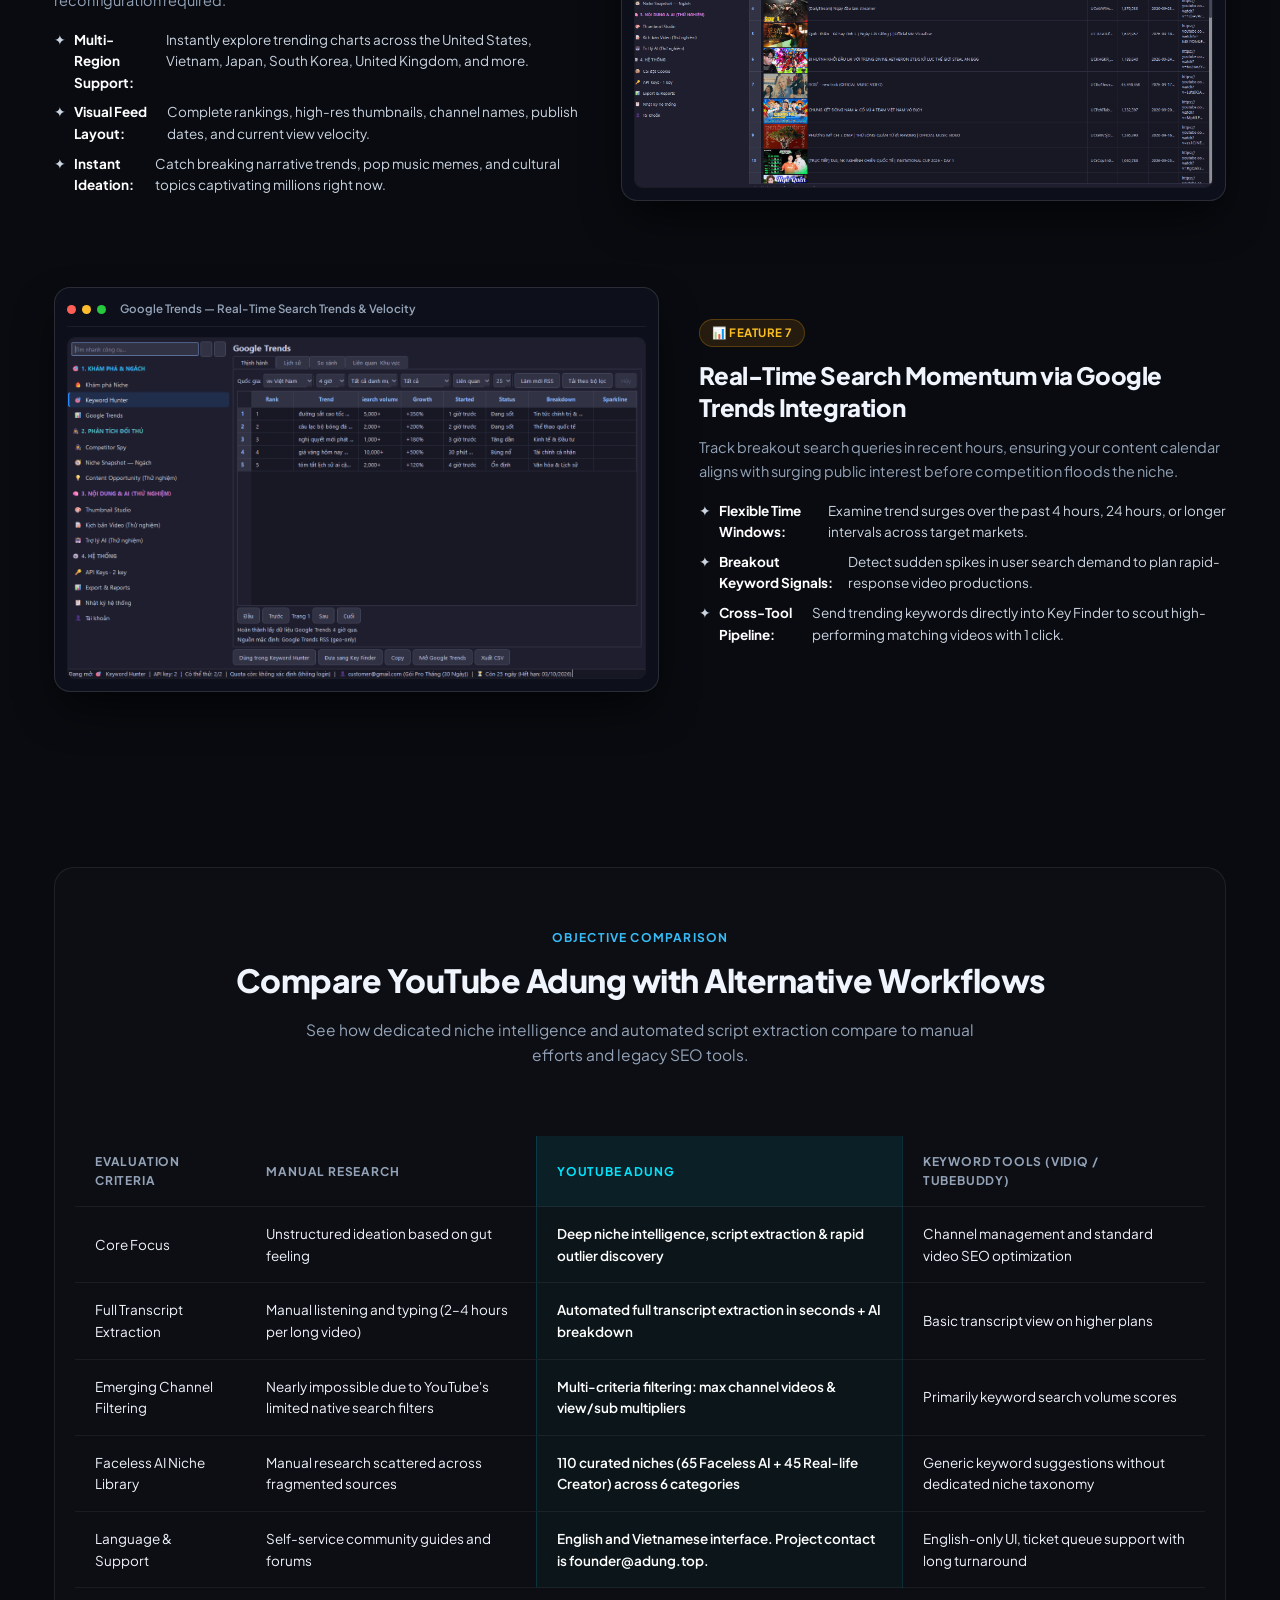
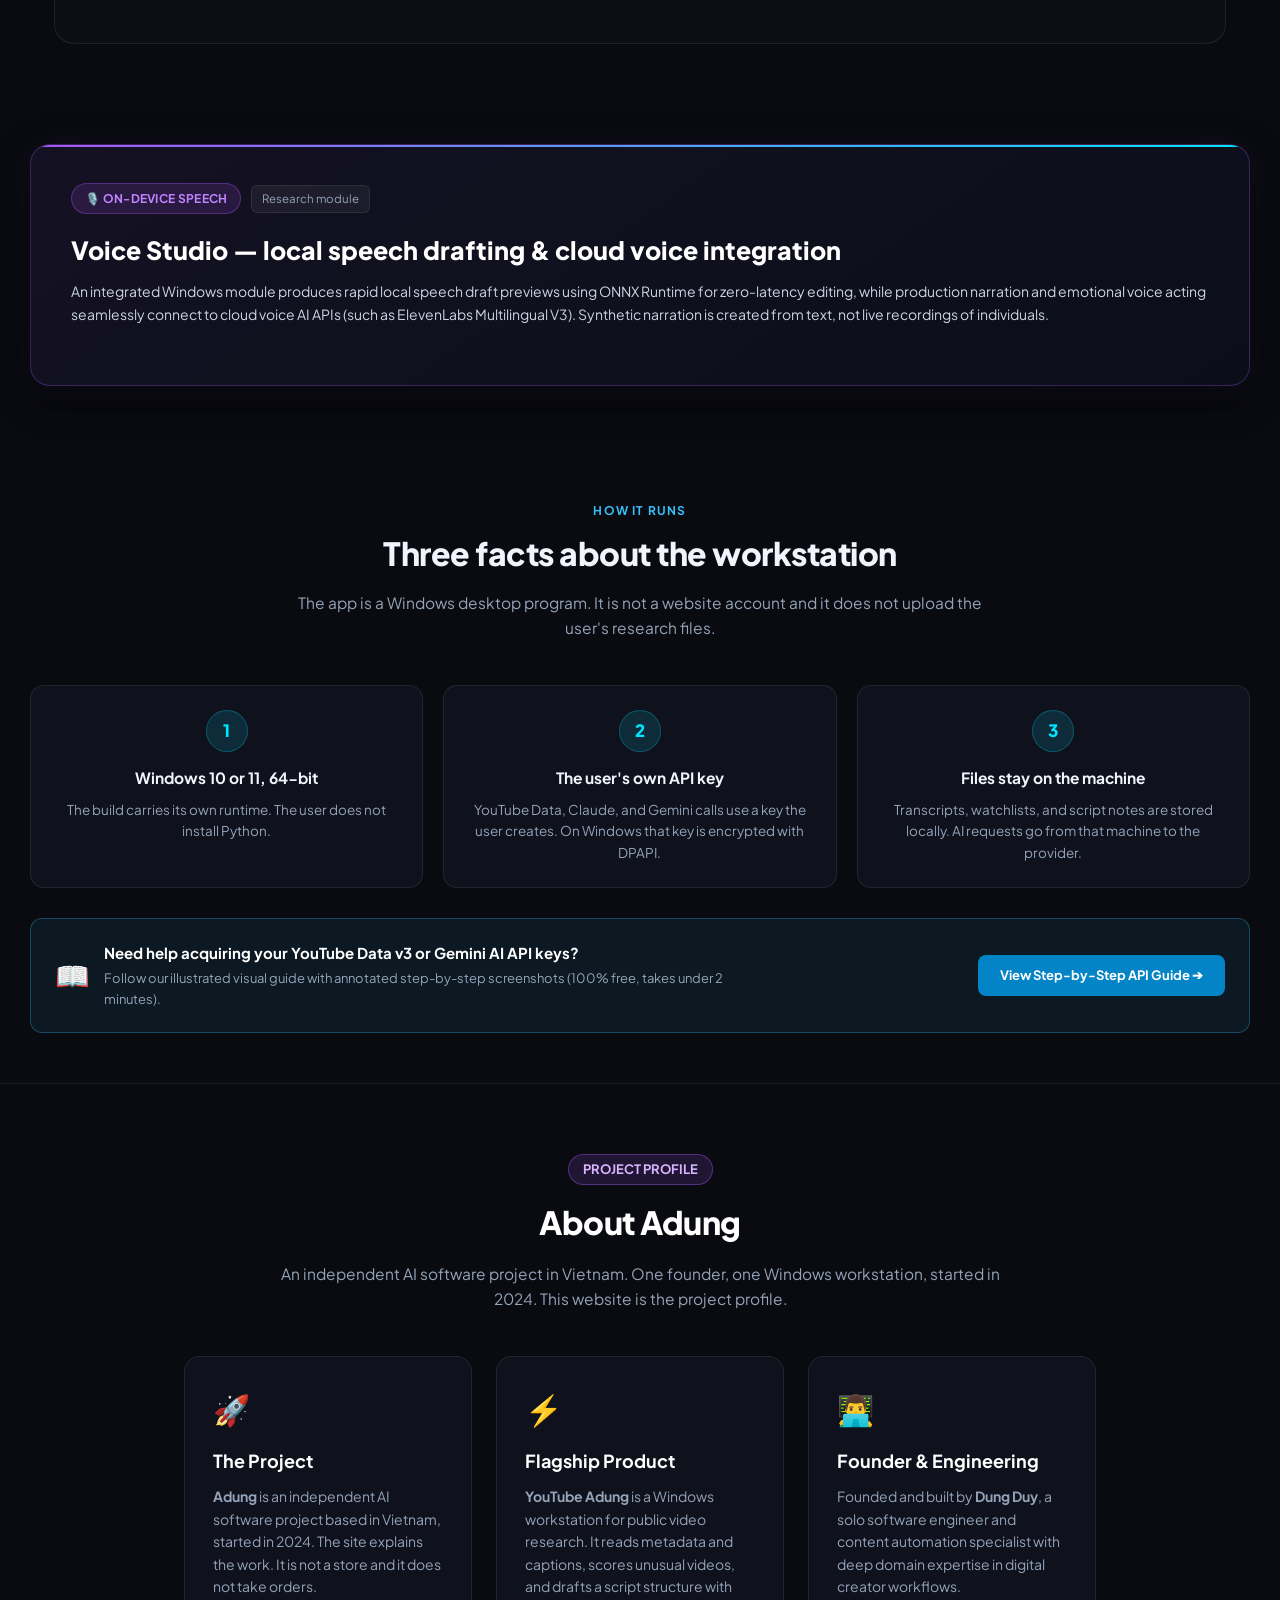
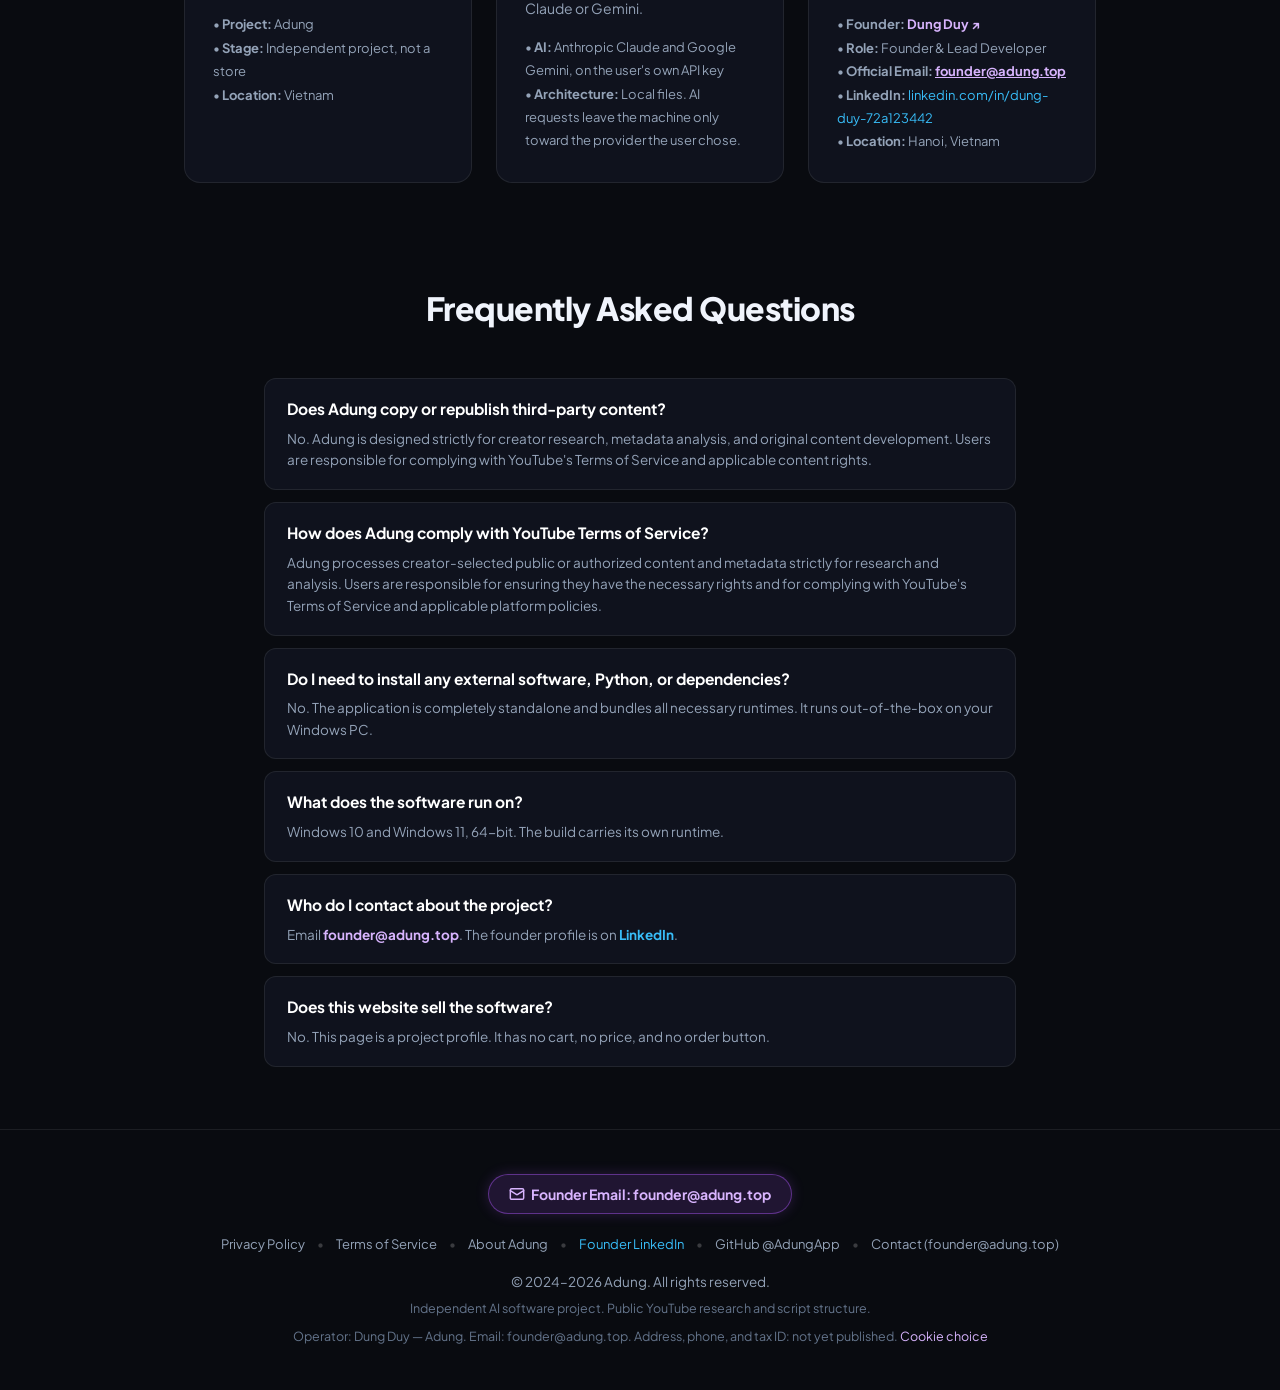
==== commit c5ee993d: "docs: harden Adung Studio Book verification perimeter and add real UI showcase" ====
--- a/index.html
+++ b/index.html
@@ -1821,8 +1821,8 @@
                 <span class="voice-badge-tag">Research module</span>
             </div>
             <div class="voice-info">
-                <h2>Voice Studio — local speech from a script</h2>
-                <p class="voice-lead">A second Windows module turns a script into a WAV or MP3 on the same machine, using ONNX Runtime. It does not call a cloud speech API. The voice is synthetic, including voices styled after real narrators. It is not a recording of that person.</p>
+                <h2>Voice Studio — local speech drafting &amp; cloud voice integration</h2>
+                <p class="voice-lead">An integrated Windows module produces rapid local speech draft previews using ONNX Runtime for zero-latency editing, while production narration and emotional voice acting seamlessly connect to cloud voice AI APIs (such as ElevenLabs Multilingual V3). Synthetic narration is created from text, not live recordings of individuals.</p>
             </div>
         </div>
     </section>
